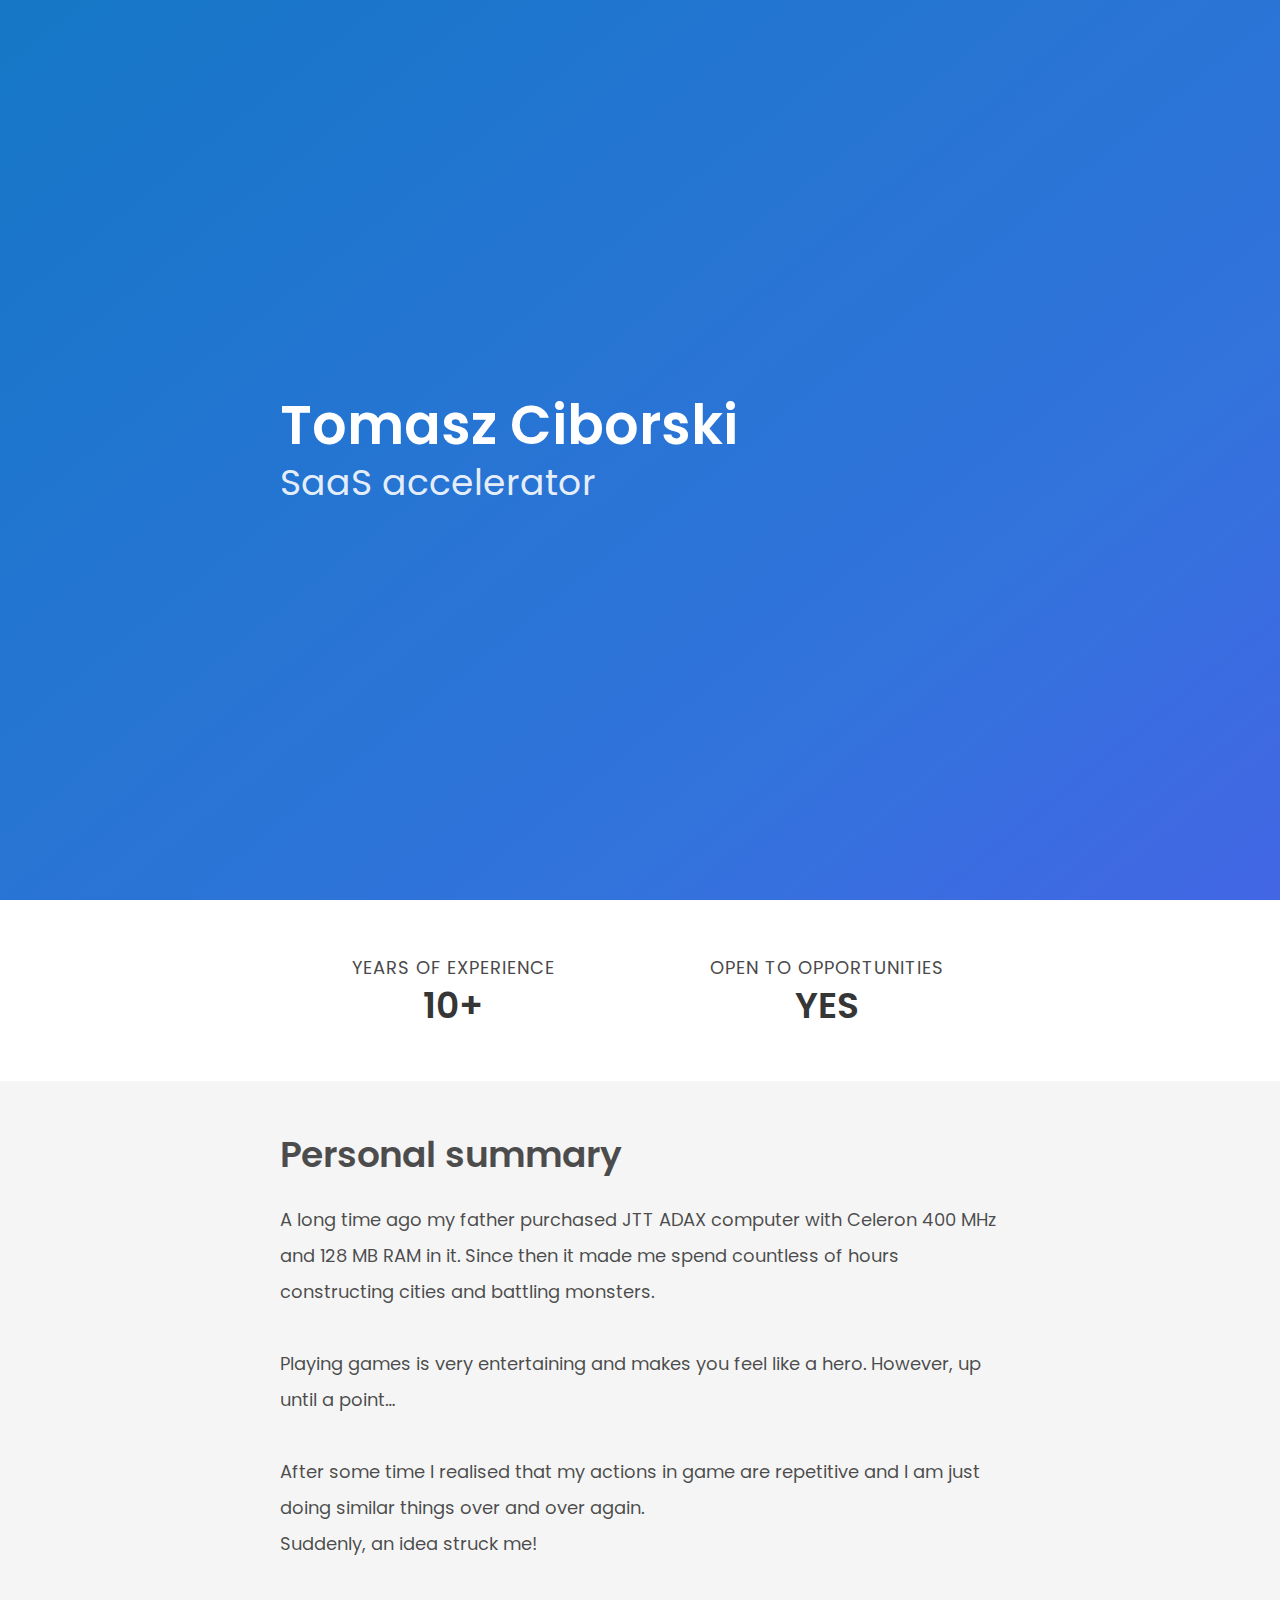
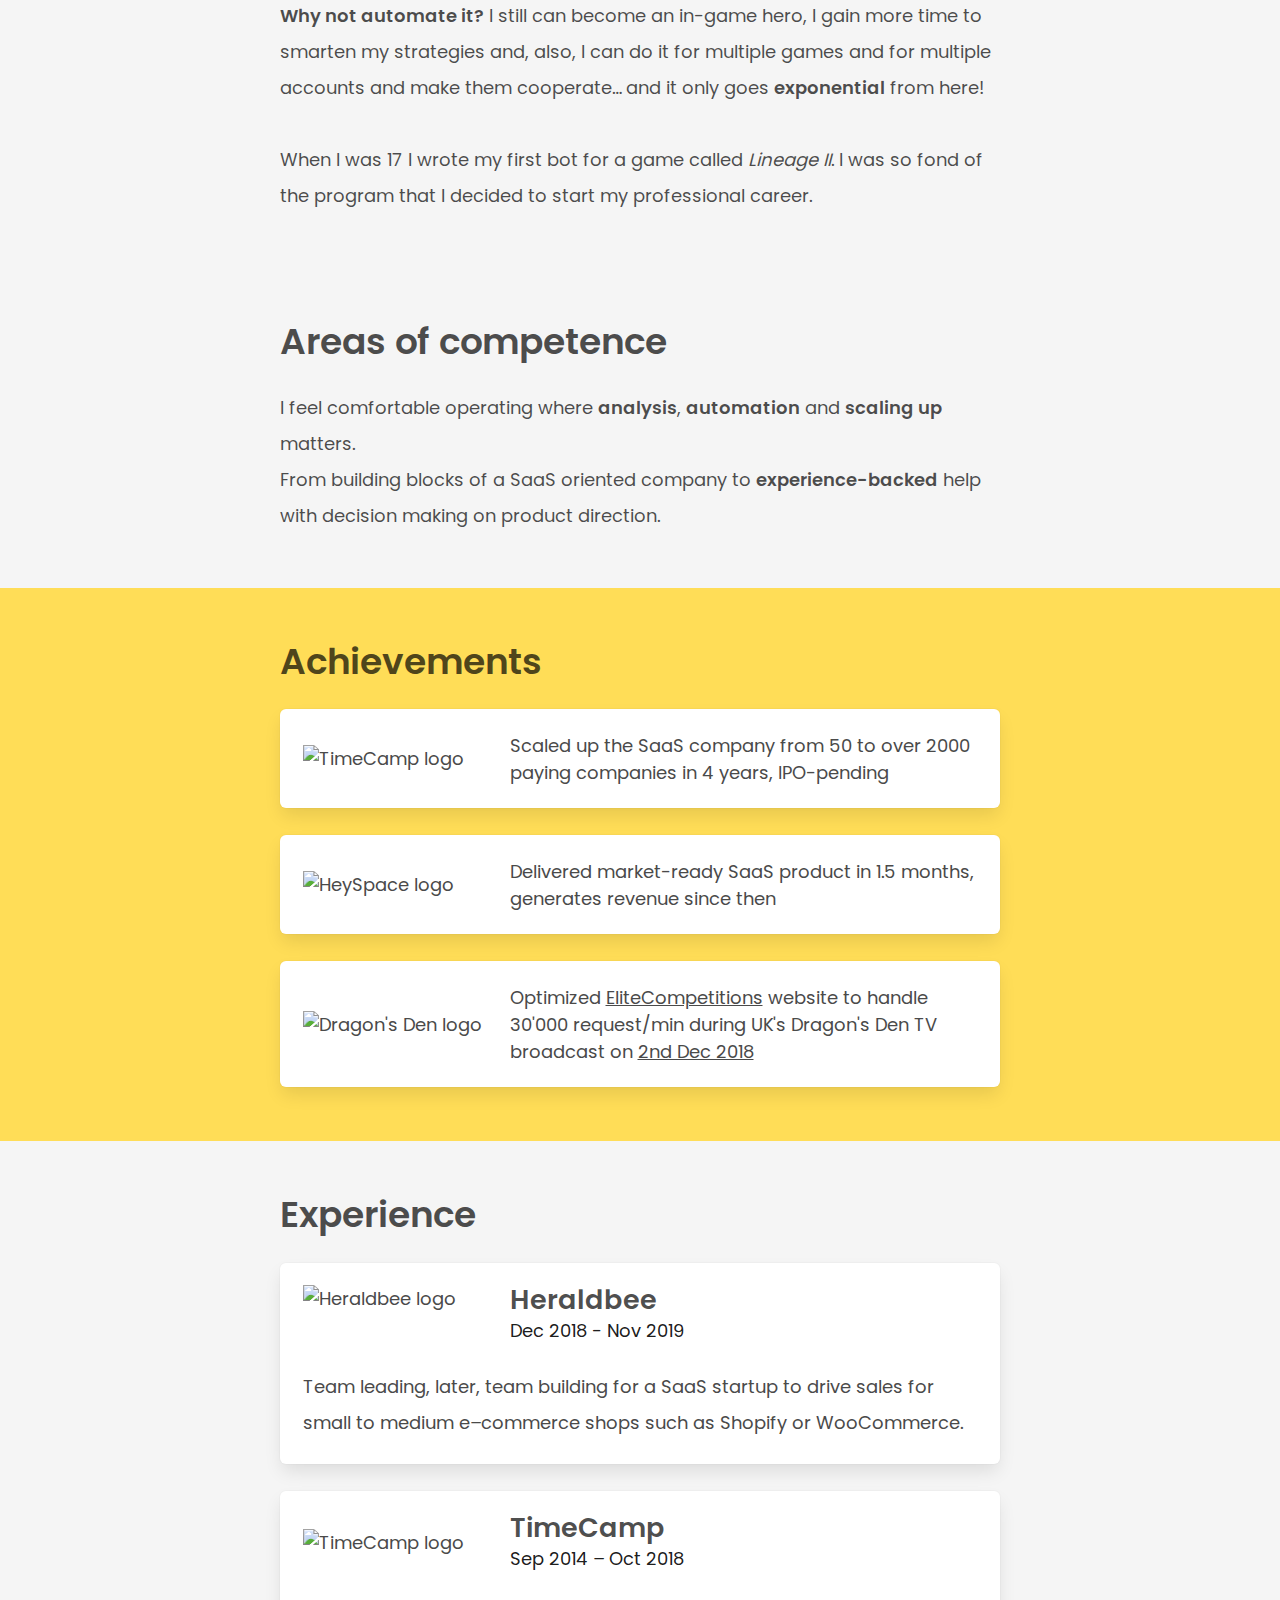
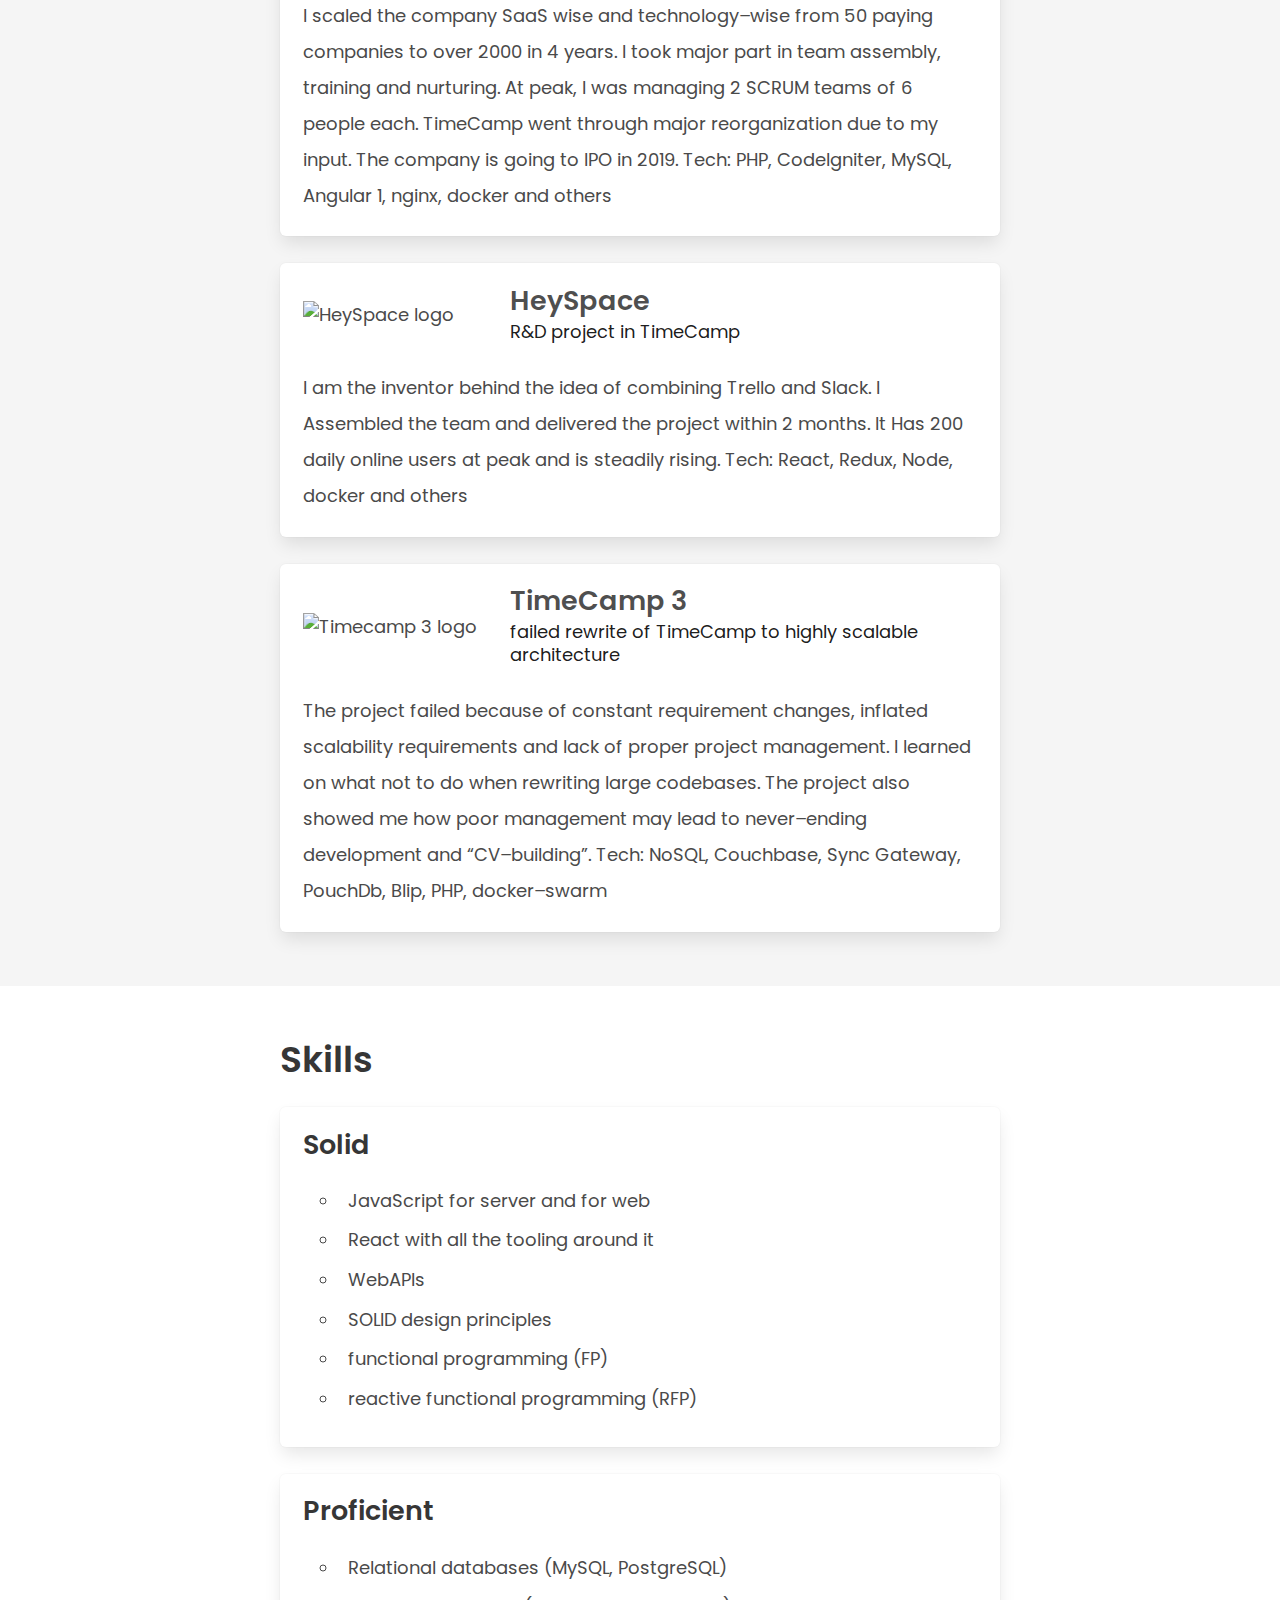
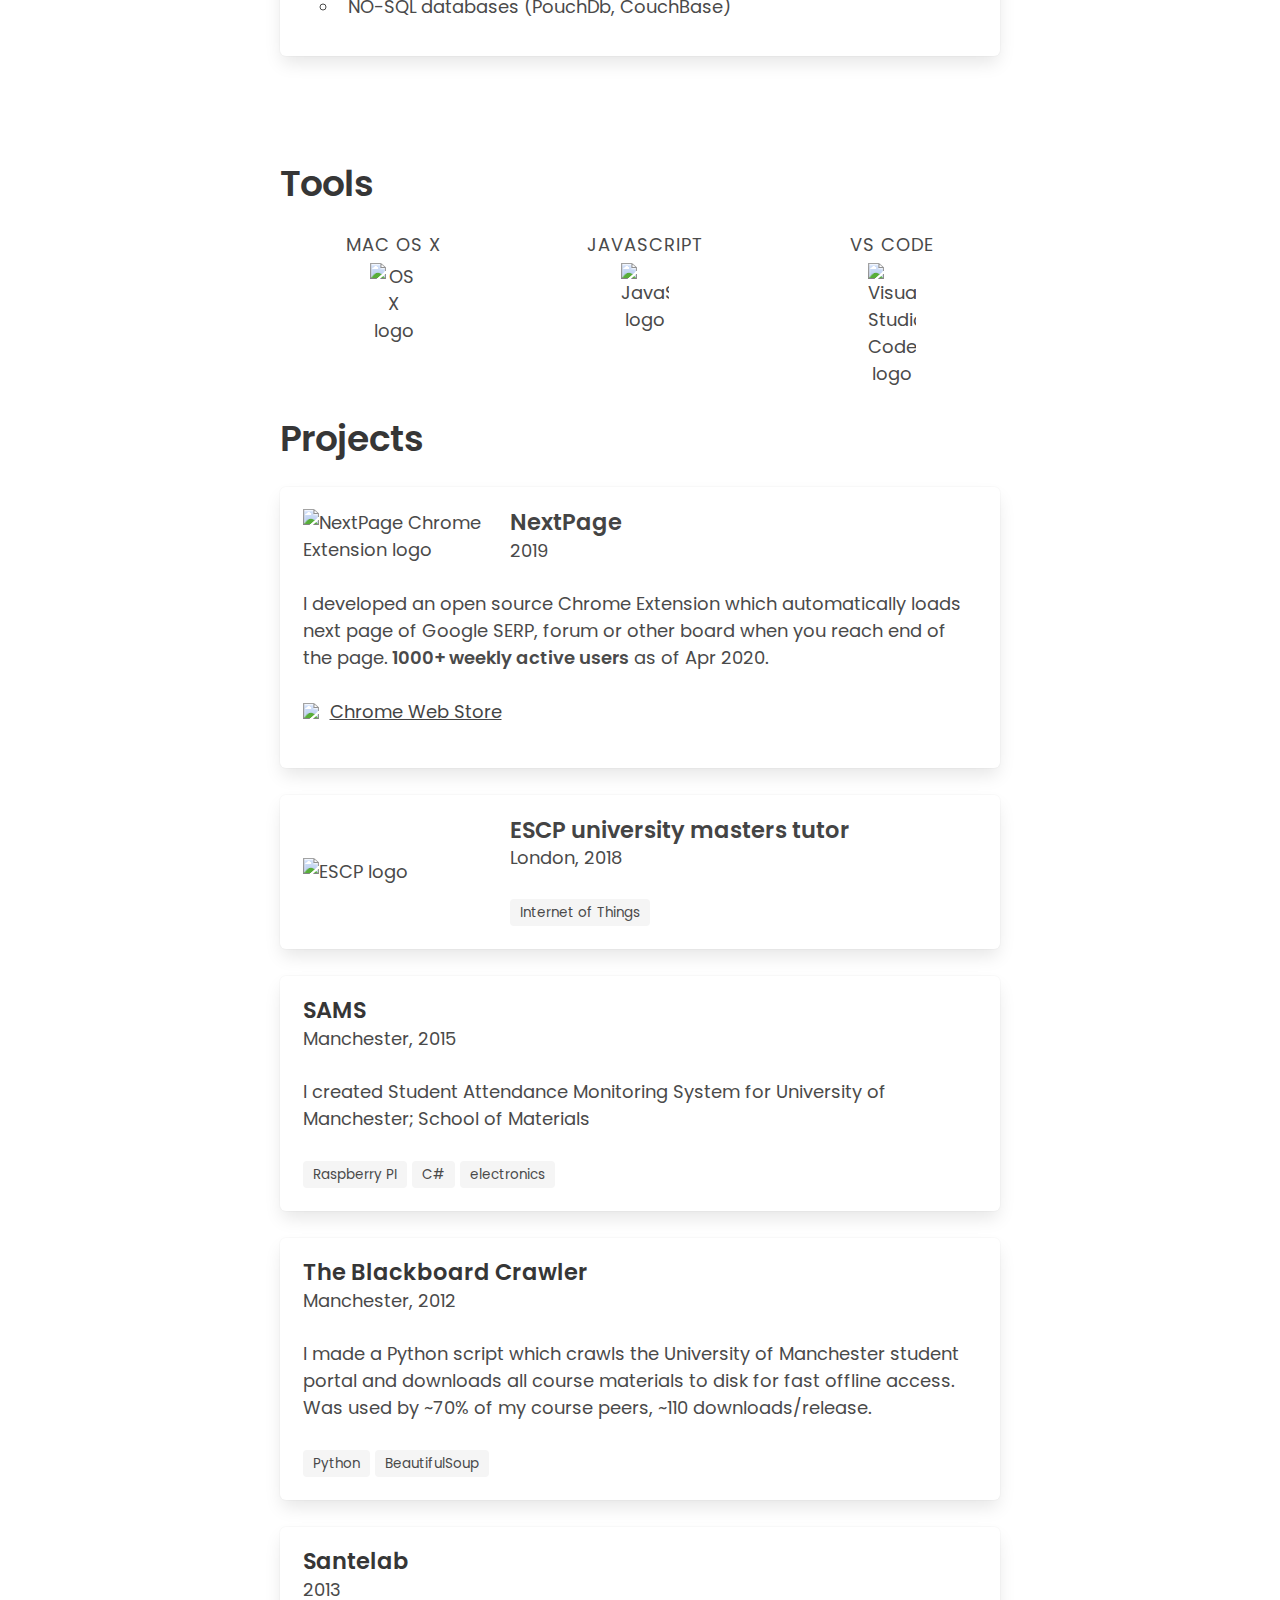
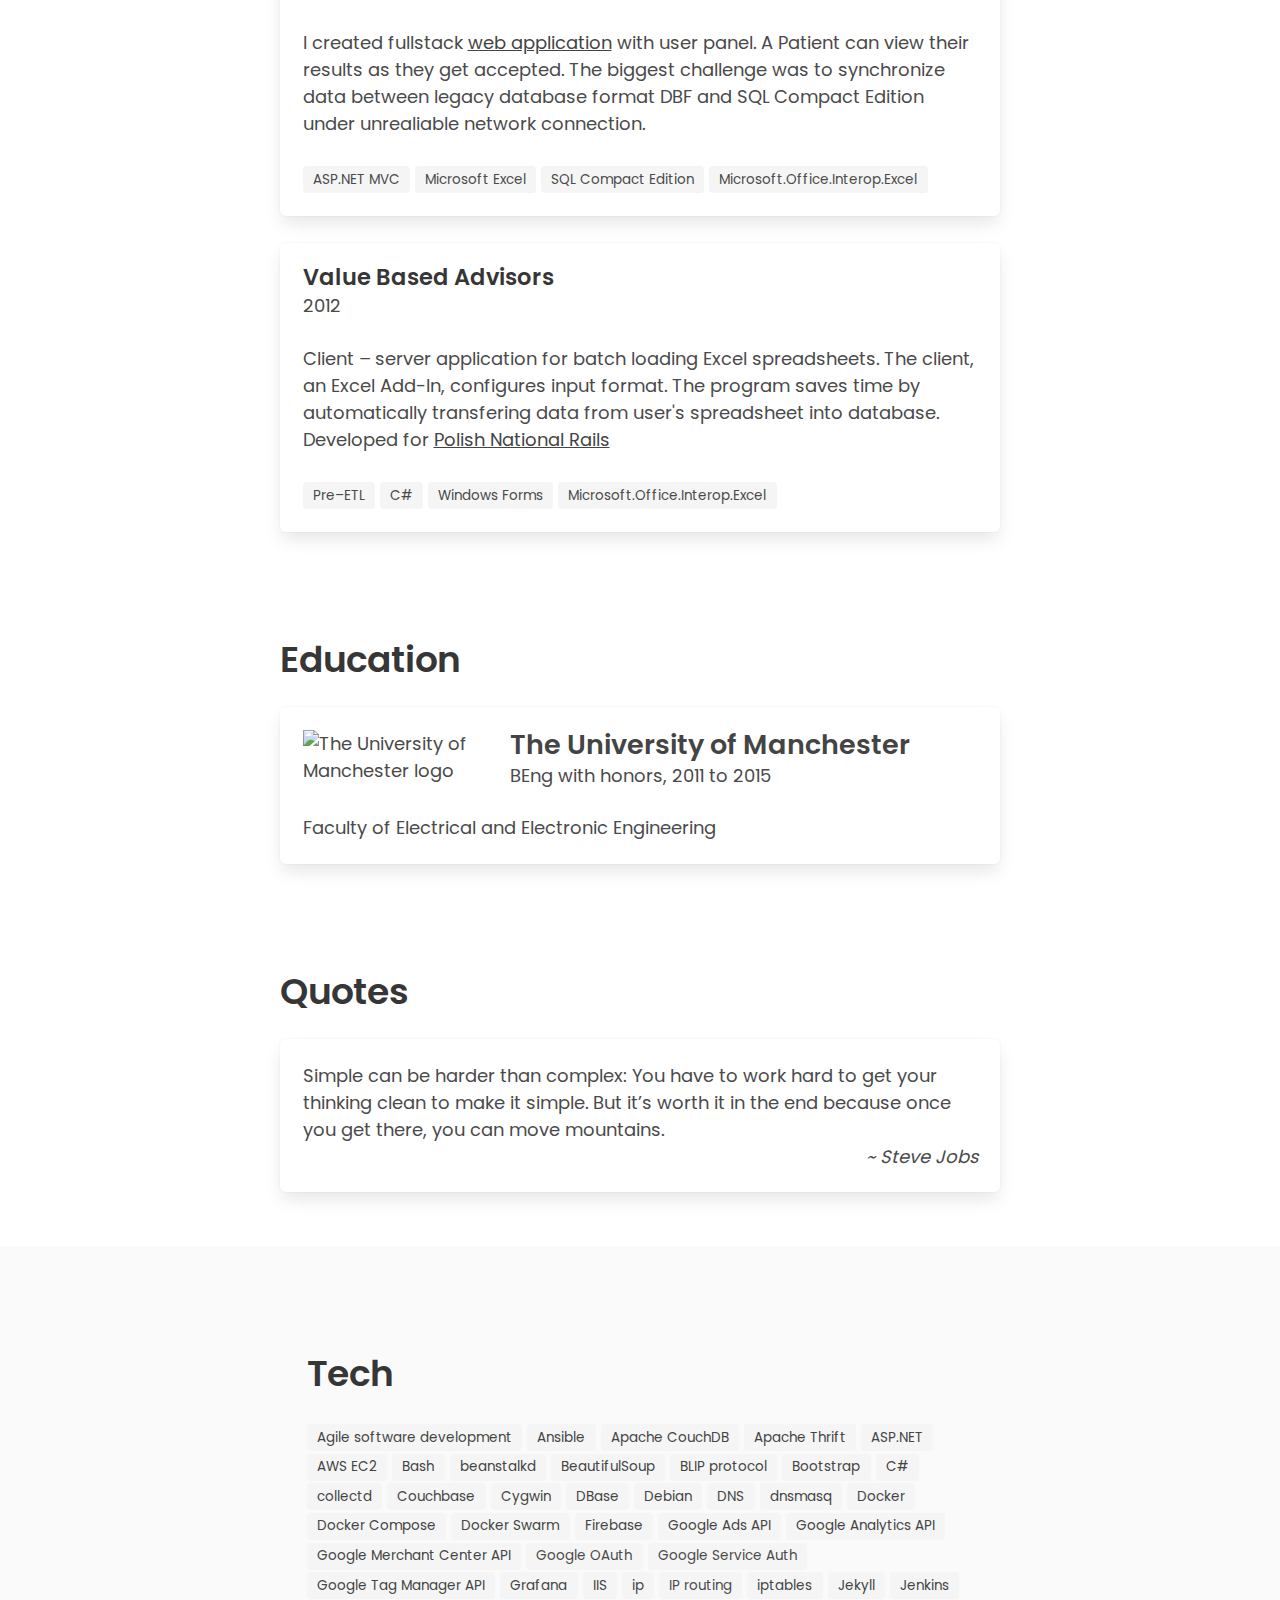
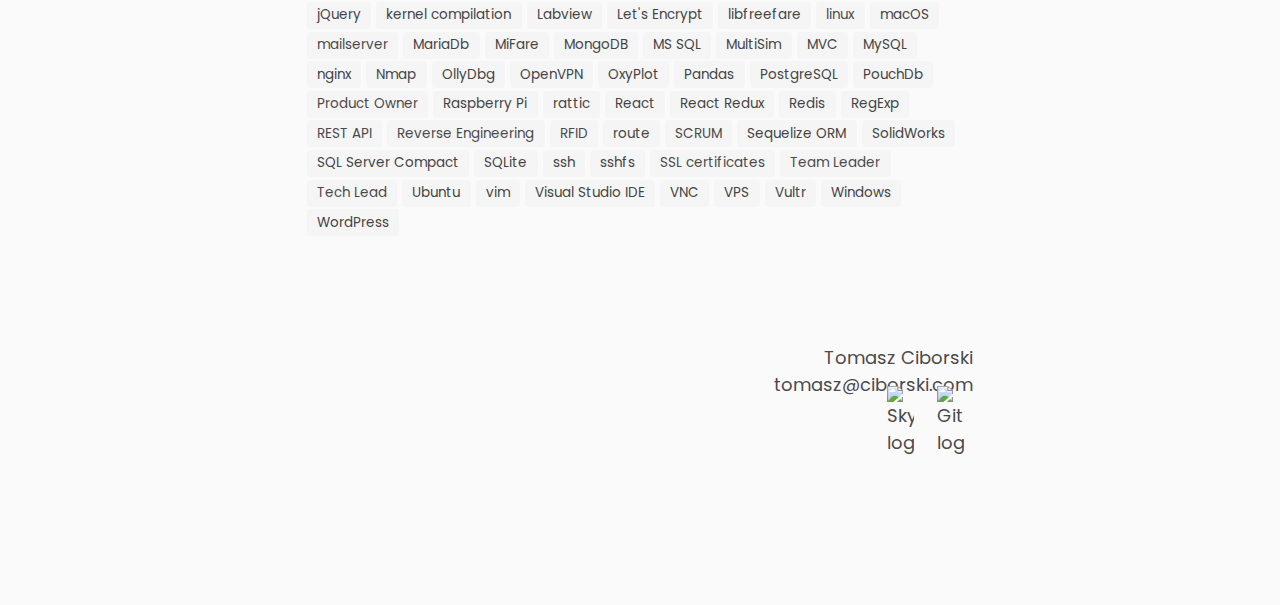
==== index.html @ 99faaf5c "bring old stuff to here" ====
<!DOCTYPE html>
<html lang="en">

<head>
    <meta charset="utf-8">
    <meta name="viewport" content="width=device-width, initial-scale=1">
    <meta name="Description" content="Tomasz Ciborski CV">
    <title>Tomasz Ciborski &middot; summary</title>
    <link rel="stylesheet" type="text/css" href="/assets/style.css">
    <script src="/assets/lozad.min.js"></script>
    <!-- Google Tag Manager -->
    <script>(function (w, d, s, l, i) {
            w[l] = w[l] || []; w[l].push({
                'gtm.start':
                    new Date().getTime(), event: 'gtm.js'
            }); var f = d.getElementsByTagName(s)[0],
                j = d.createElement(s), dl = l != 'dataLayer' ? '&l=' + l : ''; j.async = true; j.src =
                    'https://www.googletagmanager.com/gtm.js?id=' + i + dl; f.parentNode.insertBefore(j, f);
        })(window, document, 'script', 'dataLayer', 'GTM-WVVPSFJ');</script>
    <!-- End Google Tag Manager -->

    <link rel="apple-touch-icon" sizes="180x180" href="/apple-touch-icon.png?v=xQO565GLd0">
    <link rel="icon" type="image/png" sizes="32x32" href="/favicon-32x32.png?v=xQO565GLd0">
    <link rel="icon" type="image/png" sizes="16x16" href="/favicon-16x16.png?v=xQO565GLd0">
    <link rel="manifest" href="/site.webmanifest?v=xQO565GLd0">
    <link rel="mask-icon" href="/safari-pinned-tab.svg?v=xQO565GLd0" color="#2776d4">
    <link rel="shortcut icon" href="/favicon.ico?v=xQO565GLd0">
    <meta name="apple-mobile-web-app-title" content="Ciborski">
    <meta name="application-name" content="Ciborski">
    <meta name="msapplication-TileColor" content="#2b5797">
    <meta name="msapplication-TileImage" content="/mstile-144x144.png?v=xQO565GLd0">
    <meta name="theme-color" content="#2776d4">
</head>

<body>
    <!-- Google Tag Manager (noscript) -->
    <noscript><iframe src="https://www.googletagmanager.com/ns.html?id=GTM-WVVPSFJ" height="0" width="0"
            style="display:none;visibility:hidden"></iframe></noscript>
    <!-- End Google Tag Manager (noscript) -->

    <section class="hero is-link is-fullheight is-bold">
        <div class="hero-body">
            <div class="container for-reading">
                <h1 class="title is-1">
                    Tomasz Ciborski
                </h1>
                <h2 class="subtitle is-3">
                    SaaS accelerator
                </h2>
            </div>
        </div>
    </section>

    <section class="hero ">
        <div class="hero-body">
            <div class="container for-reading">
                <div class="columns">
                    <div class="column has-text-centered">
                        <div>
                            <p class="heading dont-break">Years of experience</p>
                            <p class="title">10+</p>
                        </div>
                    </div>

                    <div class="column has-text-centered">
                        <div>
                            <p class="heading dont-break">Open to opportunities
                            <p class="title">YES</p>
                        </div>
                    </div>
                </div>
            </div>
        </div>
    </section>


    
    <section class="hero is-light">
        <div class="hero-body">
            <div class="container for-reading">
                <h3 class="title is-3">
                    Personal summary
                </h3>

                <p class="is-long-text">

                    A long time ago my father purchased JTT ADAX computer with Celeron 400 MHz and 128 MB RAM in it. Since then it made me spend countless of hours constructing cities and battling monsters. </br>
                </br>
                    Playing games is very entertaining and makes you feel like a hero. However, up until a point…</br>
                </br>
                    After some time I realised that my actions in game are repetitive and I am just doing similar things over and over again.</br>
                    Suddenly, an idea struck me!</br>
                </br>
                    <b>Why not automate it?</b> I still can become an in-game hero, I gain more time to smarten my strategies and, also, I can do it for multiple games and for multiple accounts and make them cooperate… and it only goes <b>exponential</b> from here!</br>
                </br>
                    When I was 17 I wrote my first bot for a game called <i>Lineage II</i>. I was so fond of the program that I decided to start my professional career.</br>
                </p>
            </div>
        </div>
    </section>

    <section class="hero is-light">
        <div class="hero-body">
            <div class="container for-reading">
                <h3 class="title is-3">
                    Areas of competence
                </h3>

                <p class="is-long-text content">
                    I feel comfortable operating where <b>analysis</b>, <b>automation</b> and <b>scaling up</b> matters.<br />
                    From building blocks of a SaaS oriented company to <b>experience-backed</b> help with decision making on product direction.
                </p>
            </div>
        </div>
    </section>


    <section class="hero is-warning">
        <div class="hero-body">
            <div class="container for-reading">
                <h3 class="title is-3">
                    Achievements
                </h3>

                <div class="box">
                    <div class="columns is-vcentered">
                        <div class="column is-narrow">
                            <figure class="image logo">
                                <img alt="TimeCamp logo" class="lozad" data-src="/assets/timecamp.png">
                            </figure>
                        </div>
                        <div class="column">
                            <p>Scaled up the SaaS company from 50 to over 2000 paying companies in 4 years, IPO-pending
                            </p>
                        </div>
                    </div>
                </div>

                <div class="box">
                    <div class="columns is-vcentered">
                        <div class="column is-narrow">
                            <figure class="image logo">
                                <img alt="HeySpace logo" class="lozad" data-src="/assets/heyspace.svg">
                            </figure>
                        </div>
                        <div class="column">
                            <p>Delivered market-ready SaaS product in 1.5 months, generates revenue
                                since then</p>
                        </div>
                    </div>
                </div>

                <div class="box">
                    <div class="columns is-vcentered">
                        <div class="column is-narrow">
                            <figure class="image logo">
                                <img alt="Dragon's Den logo" class="lozad" data-src="/assets/dragons_den.jpeg">
                            </figure>
                        </div>
                        <div class="column">
                            <p>Optimized <a target="_blank" class="is-hyperlink in-text-link" rel="noopener nofollow"
                                    href="https://elitecompetitions.co.uk/">EliteCompetitions</a> website to handle
                                30'000
                                request/min during UK's Dragon's
                                Den TV broadcast on <a class="is-hyperlink in-text-link" target="_blank"
                                    rel="noopener nofollow" href="https://youtu.be/pZqvL4LUOiI">2nd Dec 2018</a></p>
                        </div>
                    </div>
                </div>
            </div>
        </div>
    </section>



    <section class="hero is-light">
        <div class="hero-body">
            <div class="container for-reading">


                <h1 class="title">
                    Experience
                </h1>


                <div class="box">
                    <div class="columns">
                        <div class="column is-narrow">
                            <figure class="image logo">
                                <img alt="Heraldbee logo" class="lozad" data-src="/assets/heraldbee.svg">
                            </figure>
                        </div>
                        <div class="column">
                            <p class="title is-4"><a target="_blank" rel="noopener nofollow"
                                    href="https://heraldbee.com/" class="is-hyperlink">Heraldbee</a></p>
                            <p class="subtitle is-6">Dec 2018 - Nov 2019</p>
                        </div>
                    </div>
                    <div class="content">
                        <p class="is-long-text">
                            Team leading, later, team building for a SaaS startup to drive sales for small
                            to
                            medium
                            e–commerce shops such as Shopify or WooCommerce.
                        </p>
                    </div>

                </div>

                <div class="box">

                    <div class="columns is-vcentered">
                        <div class="column is-narrow">
                            <figure class="image logo">
                                <img alt="TimeCamp logo" class="lozad" data-src="/assets/timecamp.png">
                            </figure>
                        </div>
                        <div class="column">
                            <p class="title is-4"><a target="_blank" rel="noopener nofollow"
                                    href="https://www.timecamp.com/" class="is-hyperlink">TimeCamp</a></p>
                            <p class="subtitle is-6">Sep 2014 – Oct 2018</p>
                        </div>
                    </div>
                    <div class="content">
                        <p class="is-long-text">
                            I scaled the company SaaS wise and technology–wise from 50 paying companies to over 2000
                            in 4
                            years.
                            I
                            took
                            major part in team assembly, training and nurturing. At peak, I was managing 2 SCRUM
                            teams of 6
                            people
                            each.
                            TimeCamp went through major reorganization due to my input. The company is going to IPO
                            in 2019.
                            Tech: PHP, CodeIgniter, MySQL, Angular 1, nginx, docker and others
                        </p>
                    </div>

                </div>

                <div class="box">
                    <div class="columns is-vcentered">
                        <div class="column is-narrow">
                            <figure class="image logo">
                                <img alt="HeySpace logo" class="lozad" data-src="/assets/heyspace.svg">
                            </figure>
                        </div>
                        <div class="column">
                            <p class="title is-4"><a target="_blank" rel="noopener nofollow" href="https://hey.space/"
                                    class="is-hyperlink">HeySpace</a></p>
                            <p class="subtitle is-6">R&D project in TimeCamp</p>
                        </div>
                    </div>
                    <div class="content">
                        <p class="is-long-text">
                            I am the inventor behind the idea of combining Trello and Slack. I Assembled the team and
                            delivered
                            the
                            project within 2 months. It Has 200 daily online users at peak and is steadily rising.
                            Tech: React, Redux, Node, docker and others
                        </p>
                    </div>
                </div>

                <div class="box">
                    <div class="columns is-vcentered">
                        <div class="column is-narrow">
                            <figure class="image logo">
                                <img alt="Timecamp 3 logo" class="lozad" data-src="/assets/timecamp3.svg">
                            </figure>
                        </div>
                        <div class="column">
                            <p class="title is-4">TimeCamp 3</p>
                            <p class="subtitle is-6">failed rewrite of TimeCamp to highly scalable architecture</p>
                        </div>
                    </div>
                    <div class="content">
                        <p class="is-long-text">
                            The project failed because of constant requirement changes, inflated scalability
                            requirements
                            and
                            lack
                            of
                            proper project management. I learned on what not to do when rewriting large codebases. The
                            project
                            also
                            showed me how poor management may lead to never–ending development and “CV–building”.
                            Tech: NoSQL, Couchbase, Sync Gateway, PouchDb, Blip, PHP, docker–swarm
                        </p>
                    </div>
                </div>

            </div>
        </div>
    </section>

    <section class="hero">
        <div class="hero-body">
            <div class="container for-reading">

                <h3 class="title is-3">
                    Skills
                </h3>

                <div class="box">
                    <h4 class="title is-4">Solid</h4>
                    <ul class="nice-list">
                        <li>JavaScript for server and for web</li>
                        <li>React with all the tooling around it</li>
                        <li>WebAPIs</li>
                        <li>SOLID design principles</li>
                        <li>functional programming (FP)</li>
                        <li>reactive functional programming (RFP)</li>
                    </ul>
                </div>
              <div class="box">
                    <h4 class="title is-4">Proficient</h4>
                    <ul class="nice-list">
                        <li>Relational databases (MySQL, PostgreSQL)</li>
                        <li>NO-SQL databases (PouchDb, CouchBase)</li>
                    </ul>
              </div>
            </div>
    </section>


    <section class="hero">
        <div class="hero-body">
            <div class="container for-reading">

                <h3 class="title is-3">
                    Tools
                </h3>

                <div class="level is-mobile">
                    <div class="level-item has-text-centered">
                        <a target="_blank" rel="noopener nofollow" href="https://www.apple.com/lae/macos">
                            <div>
                                <p class="heading">Mac OS X</p>
                                <figure class="image is-48x48 is-inline-block">
                                    <img alt="OS X logo" class="lozad" data-src="/assets/os_x.png">
                                </figure>
                            </div>
                        </a>
                    </div>
                    <div class="level-item has-text-centered">
                        <a target="_blank" rel="noopener nofollow"
                            href="https://www.ecma-international.org/publications/standards/Ecma-262.htm">
                            <div>
                                <p class="heading">JavaScript</p>
                                <figure class="image is-48x48 is-inline-block">
                                    <img alt="JavaScript logo" class="lozad" data-src="/assets/javascript.svg">
                                </figure>
                            </div>
                        </a>
                    </div>
                    <div class="level-item has-text-centered">
                        <a target="_blank" rel="noopener nofollow" href="https://code.visualstudio.com/">
                            <div>
                                <p class="heading">VS Code</p>
                                <figure class="image is-48x48 is-inline-block">
                                    <img alt="Visual Studio Code logo" class="lozad" data-src="/assets/vs_code.svg">
                                </figure>
                            </div>
                        </a>
                    </div>
                </div>
            </div>
    </section>



    <section class="section">
        <div class="container for-reading">

            <h3 class="title is-3">
                Projects
            </h3>

            <div class="box">
                <div class="columns is-vcentered">
                    <div class="column is-narrow">
                        <figure class="image logo">
                            <img alt="NextPage Chrome Extension logo" class="lozad" data-src="/assets/npce.svg">
                        </figure>
                    </div>
                    <div class="column">
                        <p class="title is-5"><a target="_blank" rel="noopener nofollow"
                                href="https://chrome.google.com/webstore/detail/nextpage-auto-load-next-p/iokagnmembcjfocpbfmdojdghbfjpmkb?hl=en"
                                class="is-hyperlink">NextPage</a></p>
                        <p class="subtitle is-6">2019</p>
                    </div>
                </div>
                <p class="content">
                    I developed an open source Chrome Extension which automatically loads next page of Google SERP, forum or other board when you
                    reach
                    end of the page. <b>1000+ weekly active users</b> as of Apr 2020.
                </p>
                <p class="content">
                    <a target="_blank" rel="noopener nofollow"
                        href="https://chrome.google.com/webstore/detail/nextpage-auto-load-next-p/iokagnmembcjfocpbfmdojdghbfjpmkb?hl=en"
                        class="is-hyperlink in-text-link with-icon">

                        <span class="icon">
                            <img alt="external link symbol" class="lozad is-inline-image" data-src="/assets/external-link-alt.svg">
                        </span>
                        Chrome Web Store
                    </a>

                </p>
            </div>

            <div class="box">
                <div class="columns is-vcentered">
                    <div class="column is-narrow">
                        <figure class="image logo">
                            <img alt="ESCP logo" class="lozad" data-src="/assets/escp.png">
                        </figure>
                    </div>
                    <div class="column">
                        <p class="title is-5"><a target="_blank" rel="noopener nofollow"
                                href="https://www.escpeurope.eu/" class="is-hyperlink">ESCP university masters tutor</a>
                        </p>
                        <p class="subtitle is-6">London, 2018</p>
                        <p class="content">
                            <span class="tag">Internet of Things</span>
                        </p>
                    </div>
                </div>
            </div>

            <div class="box">
                <div class="columns is-vcentered">

                    <div class="column">
                        <p class="title is-5">SAMS</p>
                        <p class="subtitle is-6">Manchester, 2015</p>
                    </div>
                </div>
                <p class="content">
                    I created Student Attendance Monitoring System for University of Manchester; School of
                    Materials
                </p>
                <p class="content">
                    <span class="tag">Raspberry PI</span>
                    <span class="tag">C#</span>
                    <span class="tag">electronics</span>
                </p>
            </div>

            <div class="box">
                <div class="columns is-vcentered">
                    <div class="column">
                        <p class="title is-5">The Blackboard Crawler</p>
                        <p class="subtitle is-6">Manchester, 2012</p>
                    </div>
                </div>
                <p class="content">
                    I made a Python script which crawls the University of Manchester student
                    portal
                    and
                    downloads all course materials to disk for fast offline access. Was used by ~70% of my course peers,
                    ~110 downloads/release.
                </p>
                <p class="content">
                    <span class="tag">Python</span>
                    <span class="tag">BeautifulSoup</span>
                </p>
            </div>

            <div class="box">
                <div class="columns is-vcentered">
                    <div class="column">
                        <p class="title is-5">Santelab</p>
                        <p class="subtitle is-6">2013</p>
                    </div>
                </div>

                <p class="content">
                    I created fullstack <a target="_blank" class="is-hyperlink in-text-link" rel="noopener nofollow"
                        href="https://santelab.pl/">web
                        application</a>
                    with user panel. A Patient can view their results as they get accepted. The biggest challenge
                    was to synchronize data between
                    legacy database format DBF and SQL Compact Edition under unrealiable network connection.
                </p>

                <p class="content">
                    <span class="tag">ASP.NET MVC</span>
                    <span class="tag">Microsoft Excel</span>
                    <span class="tag">SQL Compact Edition</span>
                    <span class="tag">Microsoft.Office.Interop.Excel</span>
                </p>
            </div>

            <div class="box">
                <div class="columns is-vcentered">
                    <div class="column">
                        <p class="title is-5">Value Based Advisors</p>
                        <p class="subtitle is-6">2012</p>
                    </div>
                </div>

                <p class="content">
                    Client – server application for batch loading Excel spreadsheets. The client, an Excel Add-In,
                    configures input format. The program saves time by automatically transfering data from user's
                    spreadsheet into database.
                    Developed for <span title="Polskie Koleje Panstwowe"><a class="is-hyperlink in-text-link"
                            target="_blank" rel="noopener nofollow" href="https://www.pkp.pl/">Polish National Rails</a></span>
                </p>
                <p class="content">
                    <span class="tag">Pre–ETL</span>
                    <span class="tag">C#</span>
                    <span class="tag">Windows Forms</span>
                    <span class="tag">Microsoft.Office.Interop.Excel</span>
                </p>
            </div>


        </div>
    </section>


    <section class="section">
        <div class="container for-reading">

            <h3 class="title is-3">
                Education
            </h3>

            <div class="box">

                <div class="columns">
                    <div class="column is-narrow">
                        <figure class="image logo">
                            <img alt="The University of Manchester logo" class="lozad"
                                data-src="/assets/the_university_of_manchester.png">
                        </figure>
                    </div>
                    <div class="column">
                        <p class="title is-4"><a target="_blank" rel="noopener nofollow"
                                href="https://www.manchester.ac.uk/" class="is-hyperlink">The University of
                                Manchester</a></p>
                        <p class="subtitle is-6">BEng with honors, 2011 to 2015</p>
                    </div>
                </div>
                <p>
                    Faculty of Electrical and Electronic Engineering
                </p>

            </div>
        </div>
    </section>

    <section class="section">
        <div class="container for-reading">

            <h3 class="title is-3">
                Quotes
            </h3>

            <div class="box">
                <p class="is-quote-string">
                    Simple can be harder than complex: You have to work hard to get your thinking clean to make it simple. But it’s worth it in the end because once you get there, you can move mountains.</p>
                <p class="is-italic has-text-right">~ Steve Jobs</p>
            </div>

        </div>
    </section>

    <footer class="footer">
        <div class="container for-reading">
            <section class="section">
                <h3 class="title is-3">
                    Tech
                </h3>

                <script>
                    (function () {
                        var tech = [{ name: "ASP.NET", url: 'https://dotnet.microsoft.com/' }, { name: "AWS EC2", url: 'https://aws.amazon.com/ec2/' }, { name: "Apache CouchDB", url: 'https://couchdb.apache.org/' }, { name: "BeautifulSoup", url: 'https://pypi.org/project/beautifulsoup4/' }, { name: "C#", url: 'https://en.wikipedia.org/wiki/C_Sharp_(programming_language)' }, { name: "Couchbase", url: 'https://www.couchbase.com/' }, { name: "DBase", url: 'https://en.wikipedia.org/wiki/.dbf' }, { name: "DNS", url: 'https://www.cloudflare.com/' }, { name: "Debian", url: 'https://www.debian.org/' }, { name: "Firebase", url: 'https://firebase.google.com/' }, { name: "Google Ads API", url: 'https://developers.google.com/adwords/api' }, { name: "Google Merchant Center API", url: 'https://developers.google.com/shopping-content/v2' }, { name: "Google Tag Manager API", url: 'https://tagmanager.google.com/' }, { name: 'Google Analytics API', url: 'https://analytics.google.com/' }, { name: 'Google OAuth' }, { name: 'Google Service Auth' }, { name: 'REST API' }, { name: "IIS", url: 'https://www.iis.net/' }, { name: "Labview", url: 'https://www.ni.com/en-us/shop/labview.html' }, { name: "MS SQL", url: 'https://www.microsoft.com/en-us/sql-server/sql-server-downloads' }, { name: "MVC", url: 'https://en.wikipedia.org/wiki/Model%E2%80%93view%E2%80%93controller' }, { name: "MariaDb", url: 'https://mariadb.org/' }, { name: "MiFare", url: 'https://www.mifare.net/en/products/chip-card-ics/mifare-desfire/' }, { name: "MongoDB", url: 'https://www.mongodb.com/' }, { name: "MultiSim", url: 'https://www.multisim.com/' }, { name: "MySQL", url: 'https://www.mysql.com/' }, { name: "PostgreSQL", url: 'https://www.postgresql.org/' }, { name: "PouchDb", url: 'https://pouchdb.com/' }, { name: "RFID" }, { name: "Raspberry Pi", url: 'https://www.raspberrypi.org/' }, { name: "React", url: 'https://reactjs.org/' }, { name: "Redis", url: 'https://redis.io/' }, { name: "React Redux", url: 'https://react-redux.js.org/' }, { name: "RegExp", url: 'https://developer.mozilla.org/en-US/docs/Web/JavaScript/Guide/Regular_Expressions' }, { name: "Reverse Engineering" }, { name: "SQL Server Compact", url: 'https://en.wikipedia.org/wiki/SQL_Server_Compact' }, { name: "SQLite", url: 'https://www.sqlite.org/' }, { name: "SSL certificates" }, { name: "SolidWorks", url: 'https://www.solidworks.com/' }, { name: "Ubuntu", url: 'https://ubuntu.com/' }, { name: "Visual Studio IDE", url: 'https://visualstudio.microsoft.com/' }, { name: "Vultr", url: 'https://www.vultr.com/' }, { name: "WordPress", url: 'https://wordpress.org/' }, { name: "Agile software development", url: 'https://en.wikipedia.org/wiki/Agile_software_development' }, { name: "Ansible", url: 'https://www.ansible.com/' }, { name: "Apache Thrift", url: 'https://thrift.apache.org/' }, { name: "Bash", url: 'https://www.gnu.org/software/bash/' }, { name: "beanstalkd", url: 'https://beanstalkd.github.io/' }, { name: "BLIP protocol", url: 'https://github.com/couchbaselabs/BLIP-Cocoa' }, { name: "Bootstrap", url: 'https://getbootstrap.com/' }, { name: "collectd", url: 'http://collectd.org/' }, { name: "Cygwin", url: 'https://www.cygwin.com/' }, { name: "dnsmasq", url: 'https://linux.die.net/man/8/dnsmasq' }, { name: "Docker", url: 'https://www.docker.com/' }, { name: "Docker Compose", url: 'https://github.com/docker/compose' }, { name: "Docker Swarm", url: 'https://github.com/docker/swarm' }, { name: "Grafana", url: 'https://grafana.com/' }, { name: "ip", url: 'https://linux.die.net/man/8/ip' }, { name: "iptables", url: 'https://linux.die.net/man/8/iptables' }, { name: "jQuery", url: 'https://jquery.com/' }, { name: "Jekyll", url: 'https://jekyllrb.com/' }, { name: "Jenkins", url: 'https://jenkins.io/' }, { name: "kernel compilation", url: 'https://www.kernel.org/' }, { name: "Let's Encrypt", url: 'https://letsencrypt.org/' }, { name: "libfreefare", url: 'https://github.com/episage/sharp-free-fare' }, { name: "linux" }, { name: "macOS", url: 'https://www.apple.com/lae/macos' }, { name: "mailserver" }, { name: "nginx", url: 'https://www.nginx.com/' }, { name: "Nmap", url: 'https://nmap.org/' }, { name: "OllyDbg", url: 'http://www.ollydbg.de/' }, { name: "OpenVPN", url: 'https://openvpn.net/' }, { name: "OxyPlot", url: 'https://oxyplot.github.io/' }, { name: "Pandas", url: 'https://pandas.pydata.org/' }, { name: "Product Owner" }, { name: "Team Leader" }, { name: "Tech Lead" }, { name: "rattic", url: 'https://github.com/tildaslash/RatticWeb' }, { name: "route", url: 'https://linux.die.net/man/8/route' }, { name: "IP routing" }, { name: "SCRUM" }, { name: "Sequelize ORM", url: 'https://sequelize.org/' }, { name: "ssh", url: 'https://linux.die.net/man/1/ssh' }, { name: "sshfs", url: 'https://linux.die.net/man/1/sshfs' }, { name: "vim", url: 'https://linux.die.net/man/1/vim' }, { name: "VNC", url: 'https://en.wikipedia.org/wiki/Virtual_Network_Computing' }, { name: "VPS", url: 'https://en.wikipedia.org/wiki/Virtual_private_server' }, { name: "Windows", url: 'https://www.microsoft.com/en-us/windows' },];
                        tech = tech.sort((a, b) => {
                            let nameA = a.name.toLowerCase();
                            let nameB = b.name.toLowerCase();
                            if (nameA < nameB) { return -1; }
                            if (nameA > nameB) { return 1; }
                            return 0;
                        });

                        tech.forEach(t => {
                            let begin = [];
                            let end = [];

                            begin.push(`<span class="tag">`);
                            end.unshift(`</span>\n`);

                            if (t.url) {
                                begin.push(`<a target="_blank" rel="noopener nofollow" href="${t.url}" class="is-hyperlink ">`);
                                end.unshift(`</a>`);
                            }

                            var s = begin.join('') + t.name + end.join('');

                            document.write(s);
                        });
                    })();
                </script>

            </section>
            <section class="section has-text-right">

                <p class="has-text-right">Tomasz Ciborski</p>
                <p class="has-text-right">
                    tomasz@cibo<span style="display:none">REMOVE_THIS@_TEXT</span>rski.com
                </p>
                <a target="_blank" rel="noopener nofollow" href="skype:episage?call">
                    <span class="icon is-footer-icon">
                        <img alt="Skype logo" class="lozad" data-src="image/fa/skype.svg">
                    </span>
                </a>
                <a target="_blank" rel="noopener nofollow" href="https://github.com/episage">
                    <span class="icon is-footer-icon">
                        <img alt="GitHub logo" class="lozad" data-src="image/fa/github.svg">
                    </span>
                </a>


            </section>


        </div>
    </footer>
    <script>
        const observer = lozad(); // lazy loads elements with default selector as '.lozad'
        observer.observe();
    </script>
</body>

</html>
---- assets/style.css ----
@charset "UTF-8";
@font-face {
  font-family: "Poppins";
  src: url("/assets/poppins-regular-subset.woff2") format("woff2");
  font-weight: 400;
}
@font-face {
  font-family: "Poppins";
  src: url("/assets/poppins-semibold-subset.woff2") format("woff2");
  font-weight: 600;
}
.heading {
  font-size: 1rem !important;
}

/*! bulma.io v0.8.0 | MIT License | github.com/jgthms/bulma */
@keyframes spinAround {
  from {
    transform: rotate(0deg);
  }
  to {
    transform: rotate(359deg);
  }
}
.tabs, .pagination-previous,
.pagination-next,
.pagination-link,
.pagination-ellipsis, .breadcrumb, .file, .button, .is-unselectable, .modal-close, .delete {
  -webkit-touch-callout: none;
  -webkit-user-select: none;
  -moz-user-select: none;
  -ms-user-select: none;
  user-select: none;
}

.navbar-link:not(.is-arrowless)::after, .select:not(.is-multiple):not(.is-loading)::after {
  border: 3px solid transparent;
  border-radius: 2px;
  border-right: 0;
  border-top: 0;
  content: " ";
  display: block;
  height: 0.625em;
  margin-top: -0.4375em;
  pointer-events: none;
  position: absolute;
  top: 50%;
  transform: rotate(-45deg);
  transform-origin: center;
  width: 0.625em;
}

.tabs:not(:last-child), .pagination:not(:last-child), .message:not(:last-child), .list:not(:last-child), .level:not(:last-child), .breadcrumb:not(:last-child), .highlight:not(:last-child), .block:not(:last-child), .title:not(:last-child),
.subtitle:not(:last-child), .table-container:not(:last-child), .table:not(:last-child), .progress:not(:last-child), .notification:not(:last-child), .content:not(:last-child), .box:not(:last-child) {
  margin-bottom: 1.5rem;
}

.modal-close, .delete {
  -moz-appearance: none;
  -webkit-appearance: none;
  background-color: rgba(10, 10, 10, 0.2);
  border: none;
  border-radius: 290486px;
  cursor: pointer;
  pointer-events: auto;
  display: inline-block;
  flex-grow: 0;
  flex-shrink: 0;
  font-size: 0;
  height: 20px;
  max-height: 20px;
  max-width: 20px;
  min-height: 20px;
  min-width: 20px;
  outline: none;
  position: relative;
  vertical-align: top;
  width: 20px;
}
.modal-close::before, .delete::before, .modal-close::after, .delete::after {
  background-color: white;
  content: "";
  display: block;
  left: 50%;
  position: absolute;
  top: 50%;
  transform: translateX(-50%) translateY(-50%) rotate(45deg);
  transform-origin: center center;
}
.modal-close::before, .delete::before {
  height: 2px;
  width: 50%;
}
.modal-close::after, .delete::after {
  height: 50%;
  width: 2px;
}
.modal-close:hover, .delete:hover, .modal-close:focus, .delete:focus {
  background-color: rgba(10, 10, 10, 0.3);
}
.modal-close:active, .delete:active {
  background-color: rgba(10, 10, 10, 0.4);
}
.is-small.modal-close, .is-small.delete {
  height: 16px;
  max-height: 16px;
  max-width: 16px;
  min-height: 16px;
  min-width: 16px;
  width: 16px;
}
.is-medium.modal-close, .is-medium.delete {
  height: 24px;
  max-height: 24px;
  max-width: 24px;
  min-height: 24px;
  min-width: 24px;
  width: 24px;
}
.is-large.modal-close, .is-large.delete {
  height: 32px;
  max-height: 32px;
  max-width: 32px;
  min-height: 32px;
  min-width: 32px;
  width: 32px;
}

.control.is-loading::after, .select.is-loading::after, .loader, .button.is-loading::after {
  animation: spinAround 500ms infinite linear;
  border: 2px solid #dbdbdb;
  border-radius: 290486px;
  border-right-color: transparent;
  border-top-color: transparent;
  content: "";
  display: block;
  height: 1em;
  position: relative;
  width: 1em;
}

.hero-video, .modal-background, .modal, .image.is-square img,
.image.is-square .has-ratio, .image.is-1by1 img,
.image.is-1by1 .has-ratio, .image.is-5by4 img,
.image.is-5by4 .has-ratio, .image.is-4by3 img,
.image.is-4by3 .has-ratio, .image.is-3by2 img,
.image.is-3by2 .has-ratio, .image.is-5by3 img,
.image.is-5by3 .has-ratio, .image.is-16by9 img,
.image.is-16by9 .has-ratio, .image.is-2by1 img,
.image.is-2by1 .has-ratio, .image.is-3by1 img,
.image.is-3by1 .has-ratio, .image.is-4by5 img,
.image.is-4by5 .has-ratio, .image.is-3by4 img,
.image.is-3by4 .has-ratio, .image.is-2by3 img,
.image.is-2by3 .has-ratio, .image.is-3by5 img,
.image.is-3by5 .has-ratio, .image.is-9by16 img,
.image.is-9by16 .has-ratio, .image.is-1by2 img,
.image.is-1by2 .has-ratio, .image.is-1by3 img,
.image.is-1by3 .has-ratio, .is-overlay {
  bottom: 0;
  left: 0;
  position: absolute;
  right: 0;
  top: 0;
}

.pagination-previous,
.pagination-next,
.pagination-link,
.pagination-ellipsis, .file-cta,
.file-name, .select select, .textarea, .input, .button {
  -moz-appearance: none;
  -webkit-appearance: none;
  align-items: center;
  border: 1px solid transparent;
  border-radius: 4px;
  box-shadow: none;
  display: inline-flex;
  font-size: 1rem;
  height: 2.5em;
  justify-content: flex-start;
  line-height: 1.5;
  padding-bottom: calc(0.5em - 1px);
  padding-left: calc(0.75em - 1px);
  padding-right: calc(0.75em - 1px);
  padding-top: calc(0.5em - 1px);
  position: relative;
  vertical-align: top;
}
.pagination-previous:focus,
.pagination-next:focus,
.pagination-link:focus,
.pagination-ellipsis:focus, .file-cta:focus,
.file-name:focus, .select select:focus, .textarea:focus, .input:focus, .button:focus, .is-focused.pagination-previous,
.is-focused.pagination-next,
.is-focused.pagination-link,
.is-focused.pagination-ellipsis, .is-focused.file-cta,
.is-focused.file-name, .select select.is-focused, .is-focused.textarea, .is-focused.input, .is-focused.button, .pagination-previous:active,
.pagination-next:active,
.pagination-link:active,
.pagination-ellipsis:active, .file-cta:active,
.file-name:active, .select select:active, .textarea:active, .input:active, .button:active, .is-active.pagination-previous,
.is-active.pagination-next,
.is-active.pagination-link,
.is-active.pagination-ellipsis, .is-active.file-cta,
.is-active.file-name, .select select.is-active, .is-active.textarea, .is-active.input, .is-active.button {
  outline: none;
}
[disabled].pagination-previous,
[disabled].pagination-next,
[disabled].pagination-link,
[disabled].pagination-ellipsis, [disabled].file-cta,
[disabled].file-name, .select select[disabled], [disabled].textarea, [disabled].input, [disabled].button, fieldset[disabled] .pagination-previous,
fieldset[disabled] .pagination-next,
fieldset[disabled] .pagination-link,
fieldset[disabled] .pagination-ellipsis, fieldset[disabled] .file-cta,
fieldset[disabled] .file-name, fieldset[disabled] .select select, .select fieldset[disabled] select, fieldset[disabled] .textarea, fieldset[disabled] .input, fieldset[disabled] .button {
  cursor: not-allowed;
}

/*! minireset.css v0.0.6 | MIT License | github.com/jgthms/minireset.css */
html,
body,
p,
ol,
ul,
li,
dl,
dt,
dd,
blockquote,
figure,
fieldset,
legend,
textarea,
pre,
iframe,
hr,
h1,
h2,
h3,
h4,
h5,
h6 {
  margin: 0;
  padding: 0;
}

h1,
h2,
h3,
h4,
h5,
h6 {
  font-size: 100%;
  font-weight: normal;
}

ul {
  list-style: none;
}

button,
input,
select,
textarea {
  margin: 0;
}

html {
  box-sizing: border-box;
}

*, *::before, *::after {
  box-sizing: inherit;
}

img,
video {
  height: auto;
  max-width: 100%;
}

iframe {
  border: 0;
}

table {
  border-collapse: collapse;
  border-spacing: 0;
}

td,
th {
  padding: 0;
}
td:not([align]),
th:not([align]) {
  text-align: left;
}

html {
  background-color: white;
  font-size: 18px;
  -moz-osx-font-smoothing: grayscale;
  -webkit-font-smoothing: antialiased;
  min-width: 300px;
  overflow-x: hidden;
  overflow-y: scroll;
  text-rendering: optimizeLegibility;
  text-size-adjust: 100%;
}

article,
aside,
figure,
footer,
header,
hgroup,
section {
  display: block;
}

body,
button,
input,
select,
textarea {
  font-family: "Poppins", sans-serif;
}

code,
pre {
  -moz-osx-font-smoothing: auto;
  -webkit-font-smoothing: auto;
  font-family: monospace;
}

body {
  color: #4a4a4a;
  font-size: 1em;
  font-weight: 400;
  line-height: 1.5;
}

a {
  color: #3273dc;
  cursor: pointer;
  text-decoration: none;
}
a strong {
  color: currentColor;
}
a:hover {
  color: #363636;
}

code {
  background-color: whitesmoke;
  color: #f14668;
  font-size: 0.875em;
  font-weight: normal;
  padding: 0.25em 0.5em 0.25em;
}

hr {
  background-color: whitesmoke;
  border: none;
  display: block;
  height: 2px;
  margin: 1.5rem 0;
}

img {
  height: auto;
  max-width: 100%;
}

input[type=checkbox],
input[type=radio] {
  vertical-align: baseline;
}

small {
  font-size: 0.875em;
}

span {
  font-style: inherit;
  font-weight: inherit;
}

strong {
  color: #363636;
  font-weight: 700;
}

fieldset {
  border: none;
}

pre {
  -webkit-overflow-scrolling: touch;
  background-color: whitesmoke;
  color: #4a4a4a;
  font-size: 0.875em;
  overflow-x: auto;
  padding: 1.25rem 1.5rem;
  white-space: pre;
  word-wrap: normal;
}
pre code {
  background-color: transparent;
  color: currentColor;
  font-size: 1em;
  padding: 0;
}

table td,
table th {
  vertical-align: top;
}
table td:not([align]),
table th:not([align]) {
  text-align: left;
}
table th {
  color: #363636;
}

.is-clearfix::after {
  clear: both;
  content: " ";
  display: table;
}

.is-pulled-left {
  float: left !important;
}

.is-pulled-right {
  float: right !important;
}

.is-clipped {
  overflow: hidden !important;
}

.is-size-1 {
  font-size: 3rem !important;
}

.is-size-2 {
  font-size: 2.5rem !important;
}

.is-size-3 {
  font-size: 2rem !important;
}

.is-size-4 {
  font-size: 1.5rem !important;
}

.is-size-5 {
  font-size: 1.25rem !important;
}

.is-size-6 {
  font-size: 1rem !important;
}

.is-size-7 {
  font-size: 0.75rem !important;
}

@media screen and (max-width: 768px) {
  .is-size-1-mobile {
    font-size: 3rem !important;
  }

  .is-size-2-mobile {
    font-size: 2.5rem !important;
  }

  .is-size-3-mobile {
    font-size: 2rem !important;
  }

  .is-size-4-mobile {
    font-size: 1.5rem !important;
  }

  .is-size-5-mobile {
    font-size: 1.25rem !important;
  }

  .is-size-6-mobile {
    font-size: 1rem !important;
  }

  .is-size-7-mobile {
    font-size: 0.75rem !important;
  }
}
@media screen and (min-width: 769px), print {
  .is-size-1-tablet {
    font-size: 3rem !important;
  }

  .is-size-2-tablet {
    font-size: 2.5rem !important;
  }

  .is-size-3-tablet {
    font-size: 2rem !important;
  }

  .is-size-4-tablet {
    font-size: 1.5rem !important;
  }

  .is-size-5-tablet {
    font-size: 1.25rem !important;
  }

  .is-size-6-tablet {
    font-size: 1rem !important;
  }

  .is-size-7-tablet {
    font-size: 0.75rem !important;
  }
}
@media screen and (max-width: 1023px) {
  .is-size-1-touch {
    font-size: 3rem !important;
  }

  .is-size-2-touch {
    font-size: 2.5rem !important;
  }

  .is-size-3-touch {
    font-size: 2rem !important;
  }

  .is-size-4-touch {
    font-size: 1.5rem !important;
  }

  .is-size-5-touch {
    font-size: 1.25rem !important;
  }

  .is-size-6-touch {
    font-size: 1rem !important;
  }

  .is-size-7-touch {
    font-size: 0.75rem !important;
  }
}
@media screen and (min-width: 1024px) {
  .is-size-1-desktop {
    font-size: 3rem !important;
  }

  .is-size-2-desktop {
    font-size: 2.5rem !important;
  }

  .is-size-3-desktop {
    font-size: 2rem !important;
  }

  .is-size-4-desktop {
    font-size: 1.5rem !important;
  }

  .is-size-5-desktop {
    font-size: 1.25rem !important;
  }

  .is-size-6-desktop {
    font-size: 1rem !important;
  }

  .is-size-7-desktop {
    font-size: 0.75rem !important;
  }
}
@media screen and (min-width: 1216px) {
  .is-size-1-widescreen {
    font-size: 3rem !important;
  }

  .is-size-2-widescreen {
    font-size: 2.5rem !important;
  }

  .is-size-3-widescreen {
    font-size: 2rem !important;
  }

  .is-size-4-widescreen {
    font-size: 1.5rem !important;
  }

  .is-size-5-widescreen {
    font-size: 1.25rem !important;
  }

  .is-size-6-widescreen {
    font-size: 1rem !important;
  }

  .is-size-7-widescreen {
    font-size: 0.75rem !important;
  }
}
@media screen and (min-width: 1408px) {
  .is-size-1-fullhd {
    font-size: 3rem !important;
  }

  .is-size-2-fullhd {
    font-size: 2.5rem !important;
  }

  .is-size-3-fullhd {
    font-size: 2rem !important;
  }

  .is-size-4-fullhd {
    font-size: 1.5rem !important;
  }

  .is-size-5-fullhd {
    font-size: 1.25rem !important;
  }

  .is-size-6-fullhd {
    font-size: 1rem !important;
  }

  .is-size-7-fullhd {
    font-size: 0.75rem !important;
  }
}
.has-text-centered {
  text-align: center !important;
}

.has-text-justified {
  text-align: justify !important;
}

.has-text-left {
  text-align: left !important;
}

.has-text-right {
  text-align: right !important;
}

@media screen and (max-width: 768px) {
  .has-text-centered-mobile {
    text-align: center !important;
  }
}
@media screen and (min-width: 769px), print {
  .has-text-centered-tablet {
    text-align: center !important;
  }
}
@media screen and (min-width: 769px) and (max-width: 1023px) {
  .has-text-centered-tablet-only {
    text-align: center !important;
  }
}
@media screen and (max-width: 1023px) {
  .has-text-centered-touch {
    text-align: center !important;
  }
}
@media screen and (min-width: 1024px) {
  .has-text-centered-desktop {
    text-align: center !important;
  }
}
@media screen and (min-width: 1024px) and (max-width: 1215px) {
  .has-text-centered-desktop-only {
    text-align: center !important;
  }
}
@media screen and (min-width: 1216px) {
  .has-text-centered-widescreen {
    text-align: center !important;
  }
}
@media screen and (min-width: 1216px) and (max-width: 1407px) {
  .has-text-centered-widescreen-only {
    text-align: center !important;
  }
}
@media screen and (min-width: 1408px) {
  .has-text-centered-fullhd {
    text-align: center !important;
  }
}
@media screen and (max-width: 768px) {
  .has-text-justified-mobile {
    text-align: justify !important;
  }
}
@media screen and (min-width: 769px), print {
  .has-text-justified-tablet {
    text-align: justify !important;
  }
}
@media screen and (min-width: 769px) and (max-width: 1023px) {
  .has-text-justified-tablet-only {
    text-align: justify !important;
  }
}
@media screen and (max-width: 1023px) {
  .has-text-justified-touch {
    text-align: justify !important;
  }
}
@media screen and (min-width: 1024px) {
  .has-text-justified-desktop {
    text-align: justify !important;
  }
}
@media screen and (min-width: 1024px) and (max-width: 1215px) {
  .has-text-justified-desktop-only {
    text-align: justify !important;
  }
}
@media screen and (min-width: 1216px) {
  .has-text-justified-widescreen {
    text-align: justify !important;
  }
}
@media screen and (min-width: 1216px) and (max-width: 1407px) {
  .has-text-justified-widescreen-only {
    text-align: justify !important;
  }
}
@media screen and (min-width: 1408px) {
  .has-text-justified-fullhd {
    text-align: justify !important;
  }
}
@media screen and (max-width: 768px) {
  .has-text-left-mobile {
    text-align: left !important;
  }
}
@media screen and (min-width: 769px), print {
  .has-text-left-tablet {
    text-align: left !important;
  }
}
@media screen and (min-width: 769px) and (max-width: 1023px) {
  .has-text-left-tablet-only {
    text-align: left !important;
  }
}
@media screen and (max-width: 1023px) {
  .has-text-left-touch {
    text-align: left !important;
  }
}
@media screen and (min-width: 1024px) {
  .has-text-left-desktop {
    text-align: left !important;
  }
}
@media screen and (min-width: 1024px) and (max-width: 1215px) {
  .has-text-left-desktop-only {
    text-align: left !important;
  }
}
@media screen and (min-width: 1216px) {
  .has-text-left-widescreen {
    text-align: left !important;
  }
}
@media screen and (min-width: 1216px) and (max-width: 1407px) {
  .has-text-left-widescreen-only {
    text-align: left !important;
  }
}
@media screen and (min-width: 1408px) {
  .has-text-left-fullhd {
    text-align: left !important;
  }
}
@media screen and (max-width: 768px) {
  .has-text-right-mobile {
    text-align: right !important;
  }
}
@media screen and (min-width: 769px), print {
  .has-text-right-tablet {
    text-align: right !important;
  }
}
@media screen and (min-width: 769px) and (max-width: 1023px) {
  .has-text-right-tablet-only {
    text-align: right !important;
  }
}
@media screen and (max-width: 1023px) {
  .has-text-right-touch {
    text-align: right !important;
  }
}
@media screen and (min-width: 1024px) {
  .has-text-right-desktop {
    text-align: right !important;
  }
}
@media screen and (min-width: 1024px) and (max-width: 1215px) {
  .has-text-right-desktop-only {
    text-align: right !important;
  }
}
@media screen and (min-width: 1216px) {
  .has-text-right-widescreen {
    text-align: right !important;
  }
}
@media screen and (min-width: 1216px) and (max-width: 1407px) {
  .has-text-right-widescreen-only {
    text-align: right !important;
  }
}
@media screen and (min-width: 1408px) {
  .has-text-right-fullhd {
    text-align: right !important;
  }
}
.is-capitalized {
  text-transform: capitalize !important;
}

.is-lowercase {
  text-transform: lowercase !important;
}

.is-uppercase {
  text-transform: uppercase !important;
}

.is-italic {
  font-style: italic !important;
}

.has-text-white {
  color: white !important;
}

a.has-text-white:hover, a.has-text-white:focus {
  color: #e6e6e6 !important;
}

.has-background-white {
  background-color: white !important;
}

.has-text-black {
  color: #0a0a0a !important;
}

a.has-text-black:hover, a.has-text-black:focus {
  color: black !important;
}

.has-background-black {
  background-color: #0a0a0a !important;
}

.has-text-light {
  color: whitesmoke !important;
}

a.has-text-light:hover, a.has-text-light:focus {
  color: #dbdbdb !important;
}

.has-background-light {
  background-color: whitesmoke !important;
}

.has-text-dark {
  color: #363636 !important;
}

a.has-text-dark:hover, a.has-text-dark:focus {
  color: #1c1c1c !important;
}

.has-background-dark {
  background-color: #363636 !important;
}

.has-text-primary {
  color: #00d1b2 !important;
}

a.has-text-primary:hover, a.has-text-primary:focus {
  color: #009e86 !important;
}

.has-background-primary {
  background-color: #00d1b2 !important;
}

.has-text-link {
  color: #3273dc !important;
}

a.has-text-link:hover, a.has-text-link:focus {
  color: #205bbc !important;
}

.has-background-link {
  background-color: #3273dc !important;
}

.has-text-info {
  color: #3298dc !important;
}

a.has-text-info:hover, a.has-text-info:focus {
  color: #207dbc !important;
}

.has-background-info {
  background-color: #3298dc !important;
}

.has-text-success {
  color: #48c774 !important;
}

a.has-text-success:hover, a.has-text-success:focus {
  color: #34a85c !important;
}

.has-background-success {
  background-color: #48c774 !important;
}

.has-text-warning {
  color: #ffdd57 !important;
}

a.has-text-warning:hover, a.has-text-warning:focus {
  color: #ffd324 !important;
}

.has-background-warning {
  background-color: #ffdd57 !important;
}

.has-text-danger {
  color: #f14668 !important;
}

a.has-text-danger:hover, a.has-text-danger:focus {
  color: #ee1742 !important;
}

.has-background-danger {
  background-color: #f14668 !important;
}

.has-text-black-bis {
  color: #121212 !important;
}

.has-background-black-bis {
  background-color: #121212 !important;
}

.has-text-black-ter {
  color: #242424 !important;
}

.has-background-black-ter {
  background-color: #242424 !important;
}

.has-text-grey-darker {
  color: #363636 !important;
}

.has-background-grey-darker {
  background-color: #363636 !important;
}

.has-text-grey-dark {
  color: #4a4a4a !important;
}

.has-background-grey-dark {
  background-color: #4a4a4a !important;
}

.has-text-grey {
  color: #7a7a7a !important;
}

.has-background-grey {
  background-color: #7a7a7a !important;
}

.has-text-grey-light {
  color: #b5b5b5 !important;
}

.has-background-grey-light {
  background-color: #b5b5b5 !important;
}

.has-text-grey-lighter {
  color: #dbdbdb !important;
}

.has-background-grey-lighter {
  background-color: #dbdbdb !important;
}

.has-text-white-ter {
  color: whitesmoke !important;
}

.has-background-white-ter {
  background-color: whitesmoke !important;
}

.has-text-white-bis {
  color: #fafafa !important;
}

.has-background-white-bis {
  background-color: #fafafa !important;
}

.has-text-weight-light {
  font-weight: 300 !important;
}

.has-text-weight-normal {
  font-weight: 400 !important;
}

.has-text-weight-medium {
  font-weight: 500 !important;
}

.has-text-weight-semibold {
  font-weight: 600 !important;
}

.has-text-weight-bold {
  font-weight: 700 !important;
}

.is-family-primary {
  font-family: "Poppins", sans-serif !important;
}

.is-family-secondary {
  font-family: BlinkMacSystemFont, -apple-system, "Segoe UI", "Roboto", "Oxygen", "Ubuntu", "Cantarell", "Fira Sans", "Droid Sans", "Helvetica Neue", "Helvetica", "Arial", sans-serif !important;
}

.is-family-sans-serif {
  font-family: BlinkMacSystemFont, -apple-system, "Segoe UI", "Roboto", "Oxygen", "Ubuntu", "Cantarell", "Fira Sans", "Droid Sans", "Helvetica Neue", "Helvetica", "Arial", sans-serif !important;
}

.is-family-monospace {
  font-family: monospace !important;
}

.is-family-code {
  font-family: monospace !important;
}

.is-block {
  display: block !important;
}

@media screen and (max-width: 768px) {
  .is-block-mobile {
    display: block !important;
  }
}
@media screen and (min-width: 769px), print {
  .is-block-tablet {
    display: block !important;
  }
}
@media screen and (min-width: 769px) and (max-width: 1023px) {
  .is-block-tablet-only {
    display: block !important;
  }
}
@media screen and (max-width: 1023px) {
  .is-block-touch {
    display: block !important;
  }
}
@media screen and (min-width: 1024px) {
  .is-block-desktop {
    display: block !important;
  }
}
@media screen and (min-width: 1024px) and (max-width: 1215px) {
  .is-block-desktop-only {
    display: block !important;
  }
}
@media screen and (min-width: 1216px) {
  .is-block-widescreen {
    display: block !important;
  }
}
@media screen and (min-width: 1216px) and (max-width: 1407px) {
  .is-block-widescreen-only {
    display: block !important;
  }
}
@media screen and (min-width: 1408px) {
  .is-block-fullhd {
    display: block !important;
  }
}
.is-flex {
  display: flex !important;
}

@media screen and (max-width: 768px) {
  .is-flex-mobile {
    display: flex !important;
  }
}
@media screen and (min-width: 769px), print {
  .is-flex-tablet {
    display: flex !important;
  }
}
@media screen and (min-width: 769px) and (max-width: 1023px) {
  .is-flex-tablet-only {
    display: flex !important;
  }
}
@media screen and (max-width: 1023px) {
  .is-flex-touch {
    display: flex !important;
  }
}
@media screen and (min-width: 1024px) {
  .is-flex-desktop {
    display: flex !important;
  }
}
@media screen and (min-width: 1024px) and (max-width: 1215px) {
  .is-flex-desktop-only {
    display: flex !important;
  }
}
@media screen and (min-width: 1216px) {
  .is-flex-widescreen {
    display: flex !important;
  }
}
@media screen and (min-width: 1216px) and (max-width: 1407px) {
  .is-flex-widescreen-only {
    display: flex !important;
  }
}
@media screen and (min-width: 1408px) {
  .is-flex-fullhd {
    display: flex !important;
  }
}
.is-inline {
  display: inline !important;
}

@media screen and (max-width: 768px) {
  .is-inline-mobile {
    display: inline !important;
  }
}
@media screen and (min-width: 769px), print {
  .is-inline-tablet {
    display: inline !important;
  }
}
@media screen and (min-width: 769px) and (max-width: 1023px) {
  .is-inline-tablet-only {
    display: inline !important;
  }
}
@media screen and (max-width: 1023px) {
  .is-inline-touch {
    display: inline !important;
  }
}
@media screen and (min-width: 1024px) {
  .is-inline-desktop {
    display: inline !important;
  }
}
@media screen and (min-width: 1024px) and (max-width: 1215px) {
  .is-inline-desktop-only {
    display: inline !important;
  }
}
@media screen and (min-width: 1216px) {
  .is-inline-widescreen {
    display: inline !important;
  }
}
@media screen and (min-width: 1216px) and (max-width: 1407px) {
  .is-inline-widescreen-only {
    display: inline !important;
  }
}
@media screen and (min-width: 1408px) {
  .is-inline-fullhd {
    display: inline !important;
  }
}
.is-inline-block {
  display: inline-block !important;
}

@media screen and (max-width: 768px) {
  .is-inline-block-mobile {
    display: inline-block !important;
  }
}
@media screen and (min-width: 769px), print {
  .is-inline-block-tablet {
    display: inline-block !important;
  }
}
@media screen and (min-width: 769px) and (max-width: 1023px) {
  .is-inline-block-tablet-only {
    display: inline-block !important;
  }
}
@media screen and (max-width: 1023px) {
  .is-inline-block-touch {
    display: inline-block !important;
  }
}
@media screen and (min-width: 1024px) {
  .is-inline-block-desktop {
    display: inline-block !important;
  }
}
@media screen and (min-width: 1024px) and (max-width: 1215px) {
  .is-inline-block-desktop-only {
    display: inline-block !important;
  }
}
@media screen and (min-width: 1216px) {
  .is-inline-block-widescreen {
    display: inline-block !important;
  }
}
@media screen and (min-width: 1216px) and (max-width: 1407px) {
  .is-inline-block-widescreen-only {
    display: inline-block !important;
  }
}
@media screen and (min-width: 1408px) {
  .is-inline-block-fullhd {
    display: inline-block !important;
  }
}
.is-inline-flex {
  display: inline-flex !important;
}

@media screen and (max-width: 768px) {
  .is-inline-flex-mobile {
    display: inline-flex !important;
  }
}
@media screen and (min-width: 769px), print {
  .is-inline-flex-tablet {
    display: inline-flex !important;
  }
}
@media screen and (min-width: 769px) and (max-width: 1023px) {
  .is-inline-flex-tablet-only {
    display: inline-flex !important;
  }
}
@media screen and (max-width: 1023px) {
  .is-inline-flex-touch {
    display: inline-flex !important;
  }
}
@media screen and (min-width: 1024px) {
  .is-inline-flex-desktop {
    display: inline-flex !important;
  }
}
@media screen and (min-width: 1024px) and (max-width: 1215px) {
  .is-inline-flex-desktop-only {
    display: inline-flex !important;
  }
}
@media screen and (min-width: 1216px) {
  .is-inline-flex-widescreen {
    display: inline-flex !important;
  }
}
@media screen and (min-width: 1216px) and (max-width: 1407px) {
  .is-inline-flex-widescreen-only {
    display: inline-flex !important;
  }
}
@media screen and (min-width: 1408px) {
  .is-inline-flex-fullhd {
    display: inline-flex !important;
  }
}
.is-hidden {
  display: none !important;
}

.is-sr-only {
  border: none !important;
  clip: rect(0, 0, 0, 0) !important;
  height: 0.01em !important;
  overflow: hidden !important;
  padding: 0 !important;
  position: absolute !important;
  white-space: nowrap !important;
  width: 0.01em !important;
}

@media screen and (max-width: 768px) {
  .is-hidden-mobile {
    display: none !important;
  }
}
@media screen and (min-width: 769px), print {
  .is-hidden-tablet {
    display: none !important;
  }
}
@media screen and (min-width: 769px) and (max-width: 1023px) {
  .is-hidden-tablet-only {
    display: none !important;
  }
}
@media screen and (max-width: 1023px) {
  .is-hidden-touch {
    display: none !important;
  }
}
@media screen and (min-width: 1024px) {
  .is-hidden-desktop {
    display: none !important;
  }
}
@media screen and (min-width: 1024px) and (max-width: 1215px) {
  .is-hidden-desktop-only {
    display: none !important;
  }
}
@media screen and (min-width: 1216px) {
  .is-hidden-widescreen {
    display: none !important;
  }
}
@media screen and (min-width: 1216px) and (max-width: 1407px) {
  .is-hidden-widescreen-only {
    display: none !important;
  }
}
@media screen and (min-width: 1408px) {
  .is-hidden-fullhd {
    display: none !important;
  }
}
.is-invisible {
  visibility: hidden !important;
}

@media screen and (max-width: 768px) {
  .is-invisible-mobile {
    visibility: hidden !important;
  }
}
@media screen and (min-width: 769px), print {
  .is-invisible-tablet {
    visibility: hidden !important;
  }
}
@media screen and (min-width: 769px) and (max-width: 1023px) {
  .is-invisible-tablet-only {
    visibility: hidden !important;
  }
}
@media screen and (max-width: 1023px) {
  .is-invisible-touch {
    visibility: hidden !important;
  }
}
@media screen and (min-width: 1024px) {
  .is-invisible-desktop {
    visibility: hidden !important;
  }
}
@media screen and (min-width: 1024px) and (max-width: 1215px) {
  .is-invisible-desktop-only {
    visibility: hidden !important;
  }
}
@media screen and (min-width: 1216px) {
  .is-invisible-widescreen {
    visibility: hidden !important;
  }
}
@media screen and (min-width: 1216px) and (max-width: 1407px) {
  .is-invisible-widescreen-only {
    visibility: hidden !important;
  }
}
@media screen and (min-width: 1408px) {
  .is-invisible-fullhd {
    visibility: hidden !important;
  }
}
.is-marginless {
  margin: 0 !important;
}

.is-paddingless {
  padding: 0 !important;
}

.is-radiusless {
  border-radius: 0 !important;
}

.is-shadowless {
  box-shadow: none !important;
}

.is-relative {
  position: relative !important;
}

.box {
  background-color: white;
  border-radius: 6px;
  box-shadow: 0 0.5em 1em -0.125em rgba(10, 10, 10, 0.1), 0 0px 0 1px rgba(10, 10, 10, 0.02);
  color: #4a4a4a;
  display: block;
  padding: 1.25rem;
}

a.box:hover, a.box:focus {
  box-shadow: 0 0.5em 1em -0.125em rgba(10, 10, 10, 0.1), 0 0 0 1px #3273dc;
}
a.box:active {
  box-shadow: inset 0 1px 2px rgba(10, 10, 10, 0.2), 0 0 0 1px #3273dc;
}

.button {
  background-color: white;
  border-color: #dbdbdb;
  border-width: 1px;
  color: #363636;
  cursor: pointer;
  justify-content: center;
  padding-bottom: calc(0.5em - 1px);
  padding-left: 1em;
  padding-right: 1em;
  padding-top: calc(0.5em - 1px);
  text-align: center;
  white-space: nowrap;
}
.button strong {
  color: inherit;
}
.button .icon, .button .icon.is-small, .button .icon.is-medium, .button .icon.is-large {
  height: 1.5em;
  width: 1.5em;
}
.button .icon:first-child:not(:last-child) {
  margin-left: calc(-0.5em - 1px);
  margin-right: 0.25em;
}
.button .icon:last-child:not(:first-child) {
  margin-left: 0.25em;
  margin-right: calc(-0.5em - 1px);
}
.button .icon:first-child:last-child {
  margin-left: calc(-0.5em - 1px);
  margin-right: calc(-0.5em - 1px);
}
.button:hover, .button.is-hovered {
  border-color: #b5b5b5;
  color: #363636;
}
.button:focus, .button.is-focused {
  border-color: #3273dc;
  color: #363636;
}
.button:focus:not(:active), .button.is-focused:not(:active) {
  box-shadow: 0 0 0 0.125em rgba(50, 115, 220, 0.25);
}
.button:active, .button.is-active {
  border-color: #4a4a4a;
  color: #363636;
}
.button.is-text {
  background-color: transparent;
  border-color: transparent;
  color: #4a4a4a;
  text-decoration: underline;
}
.button.is-text:hover, .button.is-text.is-hovered, .button.is-text:focus, .button.is-text.is-focused {
  background-color: whitesmoke;
  color: #363636;
}
.button.is-text:active, .button.is-text.is-active {
  background-color: #e8e8e8;
  color: #363636;
}
.button.is-text[disabled], fieldset[disabled] .button.is-text {
  background-color: transparent;
  border-color: transparent;
  box-shadow: none;
}
.button.is-white {
  background-color: white;
  border-color: transparent;
  color: #0a0a0a;
}
.button.is-white:hover, .button.is-white.is-hovered {
  background-color: #f9f9f9;
  border-color: transparent;
  color: #0a0a0a;
}
.button.is-white:focus, .button.is-white.is-focused {
  border-color: transparent;
  color: #0a0a0a;
}
.button.is-white:focus:not(:active), .button.is-white.is-focused:not(:active) {
  box-shadow: 0 0 0 0.125em rgba(255, 255, 255, 0.25);
}
.button.is-white:active, .button.is-white.is-active {
  background-color: #f2f2f2;
  border-color: transparent;
  color: #0a0a0a;
}
.button.is-white[disabled], fieldset[disabled] .button.is-white {
  background-color: white;
  border-color: transparent;
  box-shadow: none;
}
.button.is-white.is-inverted {
  background-color: #0a0a0a;
  color: white;
}
.button.is-white.is-inverted:hover, .button.is-white.is-inverted.is-hovered {
  background-color: black;
}
.button.is-white.is-inverted[disabled], fieldset[disabled] .button.is-white.is-inverted {
  background-color: #0a0a0a;
  border-color: transparent;
  box-shadow: none;
  color: white;
}
.button.is-white.is-loading::after {
  border-color: transparent transparent #0a0a0a #0a0a0a !important;
}
.button.is-white.is-outlined {
  background-color: transparent;
  border-color: white;
  color: white;
}
.button.is-white.is-outlined:hover, .button.is-white.is-outlined.is-hovered, .button.is-white.is-outlined:focus, .button.is-white.is-outlined.is-focused {
  background-color: white;
  border-color: white;
  color: #0a0a0a;
}
.button.is-white.is-outlined.is-loading::after {
  border-color: transparent transparent white white !important;
}
.button.is-white.is-outlined.is-loading:hover::after, .button.is-white.is-outlined.is-loading.is-hovered::after, .button.is-white.is-outlined.is-loading:focus::after, .button.is-white.is-outlined.is-loading.is-focused::after {
  border-color: transparent transparent #0a0a0a #0a0a0a !important;
}
.button.is-white.is-outlined[disabled], fieldset[disabled] .button.is-white.is-outlined {
  background-color: transparent;
  border-color: white;
  box-shadow: none;
  color: white;
}
.button.is-white.is-inverted.is-outlined {
  background-color: transparent;
  border-color: #0a0a0a;
  color: #0a0a0a;
}
.button.is-white.is-inverted.is-outlined:hover, .button.is-white.is-inverted.is-outlined.is-hovered, .button.is-white.is-inverted.is-outlined:focus, .button.is-white.is-inverted.is-outlined.is-focused {
  background-color: #0a0a0a;
  color: white;
}
.button.is-white.is-inverted.is-outlined.is-loading:hover::after, .button.is-white.is-inverted.is-outlined.is-loading.is-hovered::after, .button.is-white.is-inverted.is-outlined.is-loading:focus::after, .button.is-white.is-inverted.is-outlined.is-loading.is-focused::after {
  border-color: transparent transparent white white !important;
}
.button.is-white.is-inverted.is-outlined[disabled], fieldset[disabled] .button.is-white.is-inverted.is-outlined {
  background-color: transparent;
  border-color: #0a0a0a;
  box-shadow: none;
  color: #0a0a0a;
}
.button.is-black {
  background-color: #0a0a0a;
  border-color: transparent;
  color: white;
}
.button.is-black:hover, .button.is-black.is-hovered {
  background-color: #040404;
  border-color: transparent;
  color: white;
}
.button.is-black:focus, .button.is-black.is-focused {
  border-color: transparent;
  color: white;
}
.button.is-black:focus:not(:active), .button.is-black.is-focused:not(:active) {
  box-shadow: 0 0 0 0.125em rgba(10, 10, 10, 0.25);
}
.button.is-black:active, .button.is-black.is-active {
  background-color: black;
  border-color: transparent;
  color: white;
}
.button.is-black[disabled], fieldset[disabled] .button.is-black {
  background-color: #0a0a0a;
  border-color: transparent;
  box-shadow: none;
}
.button.is-black.is-inverted {
  background-color: white;
  color: #0a0a0a;
}
.button.is-black.is-inverted:hover, .button.is-black.is-inverted.is-hovered {
  background-color: #f2f2f2;
}
.button.is-black.is-inverted[disabled], fieldset[disabled] .button.is-black.is-inverted {
  background-color: white;
  border-color: transparent;
  box-shadow: none;
  color: #0a0a0a;
}
.button.is-black.is-loading::after {
  border-color: transparent transparent white white !important;
}
.button.is-black.is-outlined {
  background-color: transparent;
  border-color: #0a0a0a;
  color: #0a0a0a;
}
.button.is-black.is-outlined:hover, .button.is-black.is-outlined.is-hovered, .button.is-black.is-outlined:focus, .button.is-black.is-outlined.is-focused {
  background-color: #0a0a0a;
  border-color: #0a0a0a;
  color: white;
}
.button.is-black.is-outlined.is-loading::after {
  border-color: transparent transparent #0a0a0a #0a0a0a !important;
}
.button.is-black.is-outlined.is-loading:hover::after, .button.is-black.is-outlined.is-loading.is-hovered::after, .button.is-black.is-outlined.is-loading:focus::after, .button.is-black.is-outlined.is-loading.is-focused::after {
  border-color: transparent transparent white white !important;
}
.button.is-black.is-outlined[disabled], fieldset[disabled] .button.is-black.is-outlined {
  background-color: transparent;
  border-color: #0a0a0a;
  box-shadow: none;
  color: #0a0a0a;
}
.button.is-black.is-inverted.is-outlined {
  background-color: transparent;
  border-color: white;
  color: white;
}
.button.is-black.is-inverted.is-outlined:hover, .button.is-black.is-inverted.is-outlined.is-hovered, .button.is-black.is-inverted.is-outlined:focus, .button.is-black.is-inverted.is-outlined.is-focused {
  background-color: white;
  color: #0a0a0a;
}
.button.is-black.is-inverted.is-outlined.is-loading:hover::after, .button.is-black.is-inverted.is-outlined.is-loading.is-hovered::after, .button.is-black.is-inverted.is-outlined.is-loading:focus::after, .button.is-black.is-inverted.is-outlined.is-loading.is-focused::after {
  border-color: transparent transparent #0a0a0a #0a0a0a !important;
}
.button.is-black.is-inverted.is-outlined[disabled], fieldset[disabled] .button.is-black.is-inverted.is-outlined {
  background-color: transparent;
  border-color: white;
  box-shadow: none;
  color: white;
}
.button.is-light {
  background-color: whitesmoke;
  border-color: transparent;
  color: rgba(0, 0, 0, 0.7);
}
.button.is-light:hover, .button.is-light.is-hovered {
  background-color: #eeeeee;
  border-color: transparent;
  color: rgba(0, 0, 0, 0.7);
}
.button.is-light:focus, .button.is-light.is-focused {
  border-color: transparent;
  color: rgba(0, 0, 0, 0.7);
}
.button.is-light:focus:not(:active), .button.is-light.is-focused:not(:active) {
  box-shadow: 0 0 0 0.125em rgba(245, 245, 245, 0.25);
}
.button.is-light:active, .button.is-light.is-active {
  background-color: #e8e8e8;
  border-color: transparent;
  color: rgba(0, 0, 0, 0.7);
}
.button.is-light[disabled], fieldset[disabled] .button.is-light {
  background-color: whitesmoke;
  border-color: transparent;
  box-shadow: none;
}
.button.is-light.is-inverted {
  background-color: rgba(0, 0, 0, 0.7);
  color: whitesmoke;
}
.button.is-light.is-inverted:hover, .button.is-light.is-inverted.is-hovered {
  background-color: rgba(0, 0, 0, 0.7);
}
.button.is-light.is-inverted[disabled], fieldset[disabled] .button.is-light.is-inverted {
  background-color: rgba(0, 0, 0, 0.7);
  border-color: transparent;
  box-shadow: none;
  color: whitesmoke;
}
.button.is-light.is-loading::after {
  border-color: transparent transparent rgba(0, 0, 0, 0.7) rgba(0, 0, 0, 0.7) !important;
}
.button.is-light.is-outlined {
  background-color: transparent;
  border-color: whitesmoke;
  color: whitesmoke;
}
.button.is-light.is-outlined:hover, .button.is-light.is-outlined.is-hovered, .button.is-light.is-outlined:focus, .button.is-light.is-outlined.is-focused {
  background-color: whitesmoke;
  border-color: whitesmoke;
  color: rgba(0, 0, 0, 0.7);
}
.button.is-light.is-outlined.is-loading::after {
  border-color: transparent transparent whitesmoke whitesmoke !important;
}
.button.is-light.is-outlined.is-loading:hover::after, .button.is-light.is-outlined.is-loading.is-hovered::after, .button.is-light.is-outlined.is-loading:focus::after, .button.is-light.is-outlined.is-loading.is-focused::after {
  border-color: transparent transparent rgba(0, 0, 0, 0.7) rgba(0, 0, 0, 0.7) !important;
}
.button.is-light.is-outlined[disabled], fieldset[disabled] .button.is-light.is-outlined {
  background-color: transparent;
  border-color: whitesmoke;
  box-shadow: none;
  color: whitesmoke;
}
.button.is-light.is-inverted.is-outlined {
  background-color: transparent;
  border-color: rgba(0, 0, 0, 0.7);
  color: rgba(0, 0, 0, 0.7);
}
.button.is-light.is-inverted.is-outlined:hover, .button.is-light.is-inverted.is-outlined.is-hovered, .button.is-light.is-inverted.is-outlined:focus, .button.is-light.is-inverted.is-outlined.is-focused {
  background-color: rgba(0, 0, 0, 0.7);
  color: whitesmoke;
}
.button.is-light.is-inverted.is-outlined.is-loading:hover::after, .button.is-light.is-inverted.is-outlined.is-loading.is-hovered::after, .button.is-light.is-inverted.is-outlined.is-loading:focus::after, .button.is-light.is-inverted.is-outlined.is-loading.is-focused::after {
  border-color: transparent transparent whitesmoke whitesmoke !important;
}
.button.is-light.is-inverted.is-outlined[disabled], fieldset[disabled] .button.is-light.is-inverted.is-outlined {
  background-color: transparent;
  border-color: rgba(0, 0, 0, 0.7);
  box-shadow: none;
  color: rgba(0, 0, 0, 0.7);
}
.button.is-dark {
  background-color: #363636;
  border-color: transparent;
  color: #fff;
}
.button.is-dark:hover, .button.is-dark.is-hovered {
  background-color: #2f2f2f;
  border-color: transparent;
  color: #fff;
}
.button.is-dark:focus, .button.is-dark.is-focused {
  border-color: transparent;
  color: #fff;
}
.button.is-dark:focus:not(:active), .button.is-dark.is-focused:not(:active) {
  box-shadow: 0 0 0 0.125em rgba(54, 54, 54, 0.25);
}
.button.is-dark:active, .button.is-dark.is-active {
  background-color: #292929;
  border-color: transparent;
  color: #fff;
}
.button.is-dark[disabled], fieldset[disabled] .button.is-dark {
  background-color: #363636;
  border-color: transparent;
  box-shadow: none;
}
.button.is-dark.is-inverted {
  background-color: #fff;
  color: #363636;
}
.button.is-dark.is-inverted:hover, .button.is-dark.is-inverted.is-hovered {
  background-color: #f2f2f2;
}
.button.is-dark.is-inverted[disabled], fieldset[disabled] .button.is-dark.is-inverted {
  background-color: #fff;
  border-color: transparent;
  box-shadow: none;
  color: #363636;
}
.button.is-dark.is-loading::after {
  border-color: transparent transparent #fff #fff !important;
}
.button.is-dark.is-outlined {
  background-color: transparent;
  border-color: #363636;
  color: #363636;
}
.button.is-dark.is-outlined:hover, .button.is-dark.is-outlined.is-hovered, .button.is-dark.is-outlined:focus, .button.is-dark.is-outlined.is-focused {
  background-color: #363636;
  border-color: #363636;
  color: #fff;
}
.button.is-dark.is-outlined.is-loading::after {
  border-color: transparent transparent #363636 #363636 !important;
}
.button.is-dark.is-outlined.is-loading:hover::after, .button.is-dark.is-outlined.is-loading.is-hovered::after, .button.is-dark.is-outlined.is-loading:focus::after, .button.is-dark.is-outlined.is-loading.is-focused::after {
  border-color: transparent transparent #fff #fff !important;
}
.button.is-dark.is-outlined[disabled], fieldset[disabled] .button.is-dark.is-outlined {
  background-color: transparent;
  border-color: #363636;
  box-shadow: none;
  color: #363636;
}
.button.is-dark.is-inverted.is-outlined {
  background-color: transparent;
  border-color: #fff;
  color: #fff;
}
.button.is-dark.is-inverted.is-outlined:hover, .button.is-dark.is-inverted.is-outlined.is-hovered, .button.is-dark.is-inverted.is-outlined:focus, .button.is-dark.is-inverted.is-outlined.is-focused {
  background-color: #fff;
  color: #363636;
}
.button.is-dark.is-inverted.is-outlined.is-loading:hover::after, .button.is-dark.is-inverted.is-outlined.is-loading.is-hovered::after, .button.is-dark.is-inverted.is-outlined.is-loading:focus::after, .button.is-dark.is-inverted.is-outlined.is-loading.is-focused::after {
  border-color: transparent transparent #363636 #363636 !important;
}
.button.is-dark.is-inverted.is-outlined[disabled], fieldset[disabled] .button.is-dark.is-inverted.is-outlined {
  background-color: transparent;
  border-color: #fff;
  box-shadow: none;
  color: #fff;
}
.button.is-primary {
  background-color: #00d1b2;
  border-color: transparent;
  color: #fff;
}
.button.is-primary:hover, .button.is-primary.is-hovered {
  background-color: #00c4a7;
  border-color: transparent;
  color: #fff;
}
.button.is-primary:focus, .button.is-primary.is-focused {
  border-color: transparent;
  color: #fff;
}
.button.is-primary:focus:not(:active), .button.is-primary.is-focused:not(:active) {
  box-shadow: 0 0 0 0.125em rgba(0, 209, 178, 0.25);
}
.button.is-primary:active, .button.is-primary.is-active {
  background-color: #00b89c;
  border-color: transparent;
  color: #fff;
}
.button.is-primary[disabled], fieldset[disabled] .button.is-primary {
  background-color: #00d1b2;
  border-color: transparent;
  box-shadow: none;
}
.button.is-primary.is-inverted {
  background-color: #fff;
  color: #00d1b2;
}
.button.is-primary.is-inverted:hover, .button.is-primary.is-inverted.is-hovered {
  background-color: #f2f2f2;
}
.button.is-primary.is-inverted[disabled], fieldset[disabled] .button.is-primary.is-inverted {
  background-color: #fff;
  border-color: transparent;
  box-shadow: none;
  color: #00d1b2;
}
.button.is-primary.is-loading::after {
  border-color: transparent transparent #fff #fff !important;
}
.button.is-primary.is-outlined {
  background-color: transparent;
  border-color: #00d1b2;
  color: #00d1b2;
}
.button.is-primary.is-outlined:hover, .button.is-primary.is-outlined.is-hovered, .button.is-primary.is-outlined:focus, .button.is-primary.is-outlined.is-focused {
  background-color: #00d1b2;
  border-color: #00d1b2;
  color: #fff;
}
.button.is-primary.is-outlined.is-loading::after {
  border-color: transparent transparent #00d1b2 #00d1b2 !important;
}
.button.is-primary.is-outlined.is-loading:hover::after, .button.is-primary.is-outlined.is-loading.is-hovered::after, .button.is-primary.is-outlined.is-loading:focus::after, .button.is-primary.is-outlined.is-loading.is-focused::after {
  border-color: transparent transparent #fff #fff !important;
}
.button.is-primary.is-outlined[disabled], fieldset[disabled] .button.is-primary.is-outlined {
  background-color: transparent;
  border-color: #00d1b2;
  box-shadow: none;
  color: #00d1b2;
}
.button.is-primary.is-inverted.is-outlined {
  background-color: transparent;
  border-color: #fff;
  color: #fff;
}
.button.is-primary.is-inverted.is-outlined:hover, .button.is-primary.is-inverted.is-outlined.is-hovered, .button.is-primary.is-inverted.is-outlined:focus, .button.is-primary.is-inverted.is-outlined.is-focused {
  background-color: #fff;
  color: #00d1b2;
}
.button.is-primary.is-inverted.is-outlined.is-loading:hover::after, .button.is-primary.is-inverted.is-outlined.is-loading.is-hovered::after, .button.is-primary.is-inverted.is-outlined.is-loading:focus::after, .button.is-primary.is-inverted.is-outlined.is-loading.is-focused::after {
  border-color: transparent transparent #00d1b2 #00d1b2 !important;
}
.button.is-primary.is-inverted.is-outlined[disabled], fieldset[disabled] .button.is-primary.is-inverted.is-outlined {
  background-color: transparent;
  border-color: #fff;
  box-shadow: none;
  color: #fff;
}
.button.is-primary.is-light {
  background-color: #ebfffc;
  color: #00947e;
}
.button.is-primary.is-light:hover, .button.is-primary.is-light.is-hovered {
  background-color: #defffa;
  border-color: transparent;
  color: #00947e;
}
.button.is-primary.is-light:active, .button.is-primary.is-light.is-active {
  background-color: #d1fff8;
  border-color: transparent;
  color: #00947e;
}
.button.is-link {
  background-color: #3273dc;
  border-color: transparent;
  color: #fff;
}
.button.is-link:hover, .button.is-link.is-hovered {
  background-color: #276cda;
  border-color: transparent;
  color: #fff;
}
.button.is-link:focus, .button.is-link.is-focused {
  border-color: transparent;
  color: #fff;
}
.button.is-link:focus:not(:active), .button.is-link.is-focused:not(:active) {
  box-shadow: 0 0 0 0.125em rgba(50, 115, 220, 0.25);
}
.button.is-link:active, .button.is-link.is-active {
  background-color: #2366d1;
  border-color: transparent;
  color: #fff;
}
.button.is-link[disabled], fieldset[disabled] .button.is-link {
  background-color: #3273dc;
  border-color: transparent;
  box-shadow: none;
}
.button.is-link.is-inverted {
  background-color: #fff;
  color: #3273dc;
}
.button.is-link.is-inverted:hover, .button.is-link.is-inverted.is-hovered {
  background-color: #f2f2f2;
}
.button.is-link.is-inverted[disabled], fieldset[disabled] .button.is-link.is-inverted {
  background-color: #fff;
  border-color: transparent;
  box-shadow: none;
  color: #3273dc;
}
.button.is-link.is-loading::after {
  border-color: transparent transparent #fff #fff !important;
}
.button.is-link.is-outlined {
  background-color: transparent;
  border-color: #3273dc;
  color: #3273dc;
}
.button.is-link.is-outlined:hover, .button.is-link.is-outlined.is-hovered, .button.is-link.is-outlined:focus, .button.is-link.is-outlined.is-focused {
  background-color: #3273dc;
  border-color: #3273dc;
  color: #fff;
}
.button.is-link.is-outlined.is-loading::after {
  border-color: transparent transparent #3273dc #3273dc !important;
}
.button.is-link.is-outlined.is-loading:hover::after, .button.is-link.is-outlined.is-loading.is-hovered::after, .button.is-link.is-outlined.is-loading:focus::after, .button.is-link.is-outlined.is-loading.is-focused::after {
  border-color: transparent transparent #fff #fff !important;
}
.button.is-link.is-outlined[disabled], fieldset[disabled] .button.is-link.is-outlined {
  background-color: transparent;
  border-color: #3273dc;
  box-shadow: none;
  color: #3273dc;
}
.button.is-link.is-inverted.is-outlined {
  background-color: transparent;
  border-color: #fff;
  color: #fff;
}
.button.is-link.is-inverted.is-outlined:hover, .button.is-link.is-inverted.is-outlined.is-hovered, .button.is-link.is-inverted.is-outlined:focus, .button.is-link.is-inverted.is-outlined.is-focused {
  background-color: #fff;
  color: #3273dc;
}
.button.is-link.is-inverted.is-outlined.is-loading:hover::after, .button.is-link.is-inverted.is-outlined.is-loading.is-hovered::after, .button.is-link.is-inverted.is-outlined.is-loading:focus::after, .button.is-link.is-inverted.is-outlined.is-loading.is-focused::after {
  border-color: transparent transparent #3273dc #3273dc !important;
}
.button.is-link.is-inverted.is-outlined[disabled], fieldset[disabled] .button.is-link.is-inverted.is-outlined {
  background-color: transparent;
  border-color: #fff;
  box-shadow: none;
  color: #fff;
}
.button.is-link.is-light {
  background-color: #eef3fc;
  color: #2160c4;
}
.button.is-link.is-light:hover, .button.is-link.is-light.is-hovered {
  background-color: #e3ecfa;
  border-color: transparent;
  color: #2160c4;
}
.button.is-link.is-light:active, .button.is-link.is-light.is-active {
  background-color: #d8e4f8;
  border-color: transparent;
  color: #2160c4;
}
.button.is-info {
  background-color: #3298dc;
  border-color: transparent;
  color: #fff;
}
.button.is-info:hover, .button.is-info.is-hovered {
  background-color: #2793da;
  border-color: transparent;
  color: #fff;
}
.button.is-info:focus, .button.is-info.is-focused {
  border-color: transparent;
  color: #fff;
}
.button.is-info:focus:not(:active), .button.is-info.is-focused:not(:active) {
  box-shadow: 0 0 0 0.125em rgba(50, 152, 220, 0.25);
}
.button.is-info:active, .button.is-info.is-active {
  background-color: #238cd1;
  border-color: transparent;
  color: #fff;
}
.button.is-info[disabled], fieldset[disabled] .button.is-info {
  background-color: #3298dc;
  border-color: transparent;
  box-shadow: none;
}
.button.is-info.is-inverted {
  background-color: #fff;
  color: #3298dc;
}
.button.is-info.is-inverted:hover, .button.is-info.is-inverted.is-hovered {
  background-color: #f2f2f2;
}
.button.is-info.is-inverted[disabled], fieldset[disabled] .button.is-info.is-inverted {
  background-color: #fff;
  border-color: transparent;
  box-shadow: none;
  color: #3298dc;
}
.button.is-info.is-loading::after {
  border-color: transparent transparent #fff #fff !important;
}
.button.is-info.is-outlined {
  background-color: transparent;
  border-color: #3298dc;
  color: #3298dc;
}
.button.is-info.is-outlined:hover, .button.is-info.is-outlined.is-hovered, .button.is-info.is-outlined:focus, .button.is-info.is-outlined.is-focused {
  background-color: #3298dc;
  border-color: #3298dc;
  color: #fff;
}
.button.is-info.is-outlined.is-loading::after {
  border-color: transparent transparent #3298dc #3298dc !important;
}
.button.is-info.is-outlined.is-loading:hover::after, .button.is-info.is-outlined.is-loading.is-hovered::after, .button.is-info.is-outlined.is-loading:focus::after, .button.is-info.is-outlined.is-loading.is-focused::after {
  border-color: transparent transparent #fff #fff !important;
}
.button.is-info.is-outlined[disabled], fieldset[disabled] .button.is-info.is-outlined {
  background-color: transparent;
  border-color: #3298dc;
  box-shadow: none;
  color: #3298dc;
}
.button.is-info.is-inverted.is-outlined {
  background-color: transparent;
  border-color: #fff;
  color: #fff;
}
.button.is-info.is-inverted.is-outlined:hover, .button.is-info.is-inverted.is-outlined.is-hovered, .button.is-info.is-inverted.is-outlined:focus, .button.is-info.is-inverted.is-outlined.is-focused {
  background-color: #fff;
  color: #3298dc;
}
.button.is-info.is-inverted.is-outlined.is-loading:hover::after, .button.is-info.is-inverted.is-outlined.is-loading.is-hovered::after, .button.is-info.is-inverted.is-outlined.is-loading:focus::after, .button.is-info.is-inverted.is-outlined.is-loading.is-focused::after {
  border-color: transparent transparent #3298dc #3298dc !important;
}
.button.is-info.is-inverted.is-outlined[disabled], fieldset[disabled] .button.is-info.is-inverted.is-outlined {
  background-color: transparent;
  border-color: #fff;
  box-shadow: none;
  color: #fff;
}
.button.is-info.is-light {
  background-color: #eef6fc;
  color: #1d72aa;
}
.button.is-info.is-light:hover, .button.is-info.is-light.is-hovered {
  background-color: #e3f1fa;
  border-color: transparent;
  color: #1d72aa;
}
.button.is-info.is-light:active, .button.is-info.is-light.is-active {
  background-color: #d8ebf8;
  border-color: transparent;
  color: #1d72aa;
}
.button.is-success {
  background-color: #48c774;
  border-color: transparent;
  color: #fff;
}
.button.is-success:hover, .button.is-success.is-hovered {
  background-color: #3ec46d;
  border-color: transparent;
  color: #fff;
}
.button.is-success:focus, .button.is-success.is-focused {
  border-color: transparent;
  color: #fff;
}
.button.is-success:focus:not(:active), .button.is-success.is-focused:not(:active) {
  box-shadow: 0 0 0 0.125em rgba(72, 199, 116, 0.25);
}
.button.is-success:active, .button.is-success.is-active {
  background-color: #3abb67;
  border-color: transparent;
  color: #fff;
}
.button.is-success[disabled], fieldset[disabled] .button.is-success {
  background-color: #48c774;
  border-color: transparent;
  box-shadow: none;
}
.button.is-success.is-inverted {
  background-color: #fff;
  color: #48c774;
}
.button.is-success.is-inverted:hover, .button.is-success.is-inverted.is-hovered {
  background-color: #f2f2f2;
}
.button.is-success.is-inverted[disabled], fieldset[disabled] .button.is-success.is-inverted {
  background-color: #fff;
  border-color: transparent;
  box-shadow: none;
  color: #48c774;
}
.button.is-success.is-loading::after {
  border-color: transparent transparent #fff #fff !important;
}
.button.is-success.is-outlined {
  background-color: transparent;
  border-color: #48c774;
  color: #48c774;
}
.button.is-success.is-outlined:hover, .button.is-success.is-outlined.is-hovered, .button.is-success.is-outlined:focus, .button.is-success.is-outlined.is-focused {
  background-color: #48c774;
  border-color: #48c774;
  color: #fff;
}
.button.is-success.is-outlined.is-loading::after {
  border-color: transparent transparent #48c774 #48c774 !important;
}
.button.is-success.is-outlined.is-loading:hover::after, .button.is-success.is-outlined.is-loading.is-hovered::after, .button.is-success.is-outlined.is-loading:focus::after, .button.is-success.is-outlined.is-loading.is-focused::after {
  border-color: transparent transparent #fff #fff !important;
}
.button.is-success.is-outlined[disabled], fieldset[disabled] .button.is-success.is-outlined {
  background-color: transparent;
  border-color: #48c774;
  box-shadow: none;
  color: #48c774;
}
.button.is-success.is-inverted.is-outlined {
  background-color: transparent;
  border-color: #fff;
  color: #fff;
}
.button.is-success.is-inverted.is-outlined:hover, .button.is-success.is-inverted.is-outlined.is-hovered, .button.is-success.is-inverted.is-outlined:focus, .button.is-success.is-inverted.is-outlined.is-focused {
  background-color: #fff;
  color: #48c774;
}
.button.is-success.is-inverted.is-outlined.is-loading:hover::after, .button.is-success.is-inverted.is-outlined.is-loading.is-hovered::after, .button.is-success.is-inverted.is-outlined.is-loading:focus::after, .button.is-success.is-inverted.is-outlined.is-loading.is-focused::after {
  border-color: transparent transparent #48c774 #48c774 !important;
}
.button.is-success.is-inverted.is-outlined[disabled], fieldset[disabled] .button.is-success.is-inverted.is-outlined {
  background-color: transparent;
  border-color: #fff;
  box-shadow: none;
  color: #fff;
}
.button.is-success.is-light {
  background-color: #effaf3;
  color: #257942;
}
.button.is-success.is-light:hover, .button.is-success.is-light.is-hovered {
  background-color: #e6f7ec;
  border-color: transparent;
  color: #257942;
}
.button.is-success.is-light:active, .button.is-success.is-light.is-active {
  background-color: #dcf4e4;
  border-color: transparent;
  color: #257942;
}
.button.is-warning {
  background-color: #ffdd57;
  border-color: transparent;
  color: rgba(0, 0, 0, 0.7);
}
.button.is-warning:hover, .button.is-warning.is-hovered {
  background-color: #ffdb4a;
  border-color: transparent;
  color: rgba(0, 0, 0, 0.7);
}
.button.is-warning:focus, .button.is-warning.is-focused {
  border-color: transparent;
  color: rgba(0, 0, 0, 0.7);
}
.button.is-warning:focus:not(:active), .button.is-warning.is-focused:not(:active) {
  box-shadow: 0 0 0 0.125em rgba(255, 221, 87, 0.25);
}
.button.is-warning:active, .button.is-warning.is-active {
  background-color: #ffd83d;
  border-color: transparent;
  color: rgba(0, 0, 0, 0.7);
}
.button.is-warning[disabled], fieldset[disabled] .button.is-warning {
  background-color: #ffdd57;
  border-color: transparent;
  box-shadow: none;
}
.button.is-warning.is-inverted {
  background-color: rgba(0, 0, 0, 0.7);
  color: #ffdd57;
}
.button.is-warning.is-inverted:hover, .button.is-warning.is-inverted.is-hovered {
  background-color: rgba(0, 0, 0, 0.7);
}
.button.is-warning.is-inverted[disabled], fieldset[disabled] .button.is-warning.is-inverted {
  background-color: rgba(0, 0, 0, 0.7);
  border-color: transparent;
  box-shadow: none;
  color: #ffdd57;
}
.button.is-warning.is-loading::after {
  border-color: transparent transparent rgba(0, 0, 0, 0.7) rgba(0, 0, 0, 0.7) !important;
}
.button.is-warning.is-outlined {
  background-color: transparent;
  border-color: #ffdd57;
  color: #ffdd57;
}
.button.is-warning.is-outlined:hover, .button.is-warning.is-outlined.is-hovered, .button.is-warning.is-outlined:focus, .button.is-warning.is-outlined.is-focused {
  background-color: #ffdd57;
  border-color: #ffdd57;
  color: rgba(0, 0, 0, 0.7);
}
.button.is-warning.is-outlined.is-loading::after {
  border-color: transparent transparent #ffdd57 #ffdd57 !important;
}
.button.is-warning.is-outlined.is-loading:hover::after, .button.is-warning.is-outlined.is-loading.is-hovered::after, .button.is-warning.is-outlined.is-loading:focus::after, .button.is-warning.is-outlined.is-loading.is-focused::after {
  border-color: transparent transparent rgba(0, 0, 0, 0.7) rgba(0, 0, 0, 0.7) !important;
}
.button.is-warning.is-outlined[disabled], fieldset[disabled] .button.is-warning.is-outlined {
  background-color: transparent;
  border-color: #ffdd57;
  box-shadow: none;
  color: #ffdd57;
}
.button.is-warning.is-inverted.is-outlined {
  background-color: transparent;
  border-color: rgba(0, 0, 0, 0.7);
  color: rgba(0, 0, 0, 0.7);
}
.button.is-warning.is-inverted.is-outlined:hover, .button.is-warning.is-inverted.is-outlined.is-hovered, .button.is-warning.is-inverted.is-outlined:focus, .button.is-warning.is-inverted.is-outlined.is-focused {
  background-color: rgba(0, 0, 0, 0.7);
  color: #ffdd57;
}
.button.is-warning.is-inverted.is-outlined.is-loading:hover::after, .button.is-warning.is-inverted.is-outlined.is-loading.is-hovered::after, .button.is-warning.is-inverted.is-outlined.is-loading:focus::after, .button.is-warning.is-inverted.is-outlined.is-loading.is-focused::after {
  border-color: transparent transparent #ffdd57 #ffdd57 !important;
}
.button.is-warning.is-inverted.is-outlined[disabled], fieldset[disabled] .button.is-warning.is-inverted.is-outlined {
  background-color: transparent;
  border-color: rgba(0, 0, 0, 0.7);
  box-shadow: none;
  color: rgba(0, 0, 0, 0.7);
}
.button.is-warning.is-light {
  background-color: #fffbeb;
  color: #947600;
}
.button.is-warning.is-light:hover, .button.is-warning.is-light.is-hovered {
  background-color: #fff8de;
  border-color: transparent;
  color: #947600;
}
.button.is-warning.is-light:active, .button.is-warning.is-light.is-active {
  background-color: #fff6d1;
  border-color: transparent;
  color: #947600;
}
.button.is-danger {
  background-color: #f14668;
  border-color: transparent;
  color: #fff;
}
.button.is-danger:hover, .button.is-danger.is-hovered {
  background-color: #f03a5f;
  border-color: transparent;
  color: #fff;
}
.button.is-danger:focus, .button.is-danger.is-focused {
  border-color: transparent;
  color: #fff;
}
.button.is-danger:focus:not(:active), .button.is-danger.is-focused:not(:active) {
  box-shadow: 0 0 0 0.125em rgba(241, 70, 104, 0.25);
}
.button.is-danger:active, .button.is-danger.is-active {
  background-color: #ef2e55;
  border-color: transparent;
  color: #fff;
}
.button.is-danger[disabled], fieldset[disabled] .button.is-danger {
  background-color: #f14668;
  border-color: transparent;
  box-shadow: none;
}
.button.is-danger.is-inverted {
  background-color: #fff;
  color: #f14668;
}
.button.is-danger.is-inverted:hover, .button.is-danger.is-inverted.is-hovered {
  background-color: #f2f2f2;
}
.button.is-danger.is-inverted[disabled], fieldset[disabled] .button.is-danger.is-inverted {
  background-color: #fff;
  border-color: transparent;
  box-shadow: none;
  color: #f14668;
}
.button.is-danger.is-loading::after {
  border-color: transparent transparent #fff #fff !important;
}
.button.is-danger.is-outlined {
  background-color: transparent;
  border-color: #f14668;
  color: #f14668;
}
.button.is-danger.is-outlined:hover, .button.is-danger.is-outlined.is-hovered, .button.is-danger.is-outlined:focus, .button.is-danger.is-outlined.is-focused {
  background-color: #f14668;
  border-color: #f14668;
  color: #fff;
}
.button.is-danger.is-outlined.is-loading::after {
  border-color: transparent transparent #f14668 #f14668 !important;
}
.button.is-danger.is-outlined.is-loading:hover::after, .button.is-danger.is-outlined.is-loading.is-hovered::after, .button.is-danger.is-outlined.is-loading:focus::after, .button.is-danger.is-outlined.is-loading.is-focused::after {
  border-color: transparent transparent #fff #fff !important;
}
.button.is-danger.is-outlined[disabled], fieldset[disabled] .button.is-danger.is-outlined {
  background-color: transparent;
  border-color: #f14668;
  box-shadow: none;
  color: #f14668;
}
.button.is-danger.is-inverted.is-outlined {
  background-color: transparent;
  border-color: #fff;
  color: #fff;
}
.button.is-danger.is-inverted.is-outlined:hover, .button.is-danger.is-inverted.is-outlined.is-hovered, .button.is-danger.is-inverted.is-outlined:focus, .button.is-danger.is-inverted.is-outlined.is-focused {
  background-color: #fff;
  color: #f14668;
}
.button.is-danger.is-inverted.is-outlined.is-loading:hover::after, .button.is-danger.is-inverted.is-outlined.is-loading.is-hovered::after, .button.is-danger.is-inverted.is-outlined.is-loading:focus::after, .button.is-danger.is-inverted.is-outlined.is-loading.is-focused::after {
  border-color: transparent transparent #f14668 #f14668 !important;
}
.button.is-danger.is-inverted.is-outlined[disabled], fieldset[disabled] .button.is-danger.is-inverted.is-outlined {
  background-color: transparent;
  border-color: #fff;
  box-shadow: none;
  color: #fff;
}
.button.is-danger.is-light {
  background-color: #feecf0;
  color: #cc0f35;
}
.button.is-danger.is-light:hover, .button.is-danger.is-light.is-hovered {
  background-color: #fde0e6;
  border-color: transparent;
  color: #cc0f35;
}
.button.is-danger.is-light:active, .button.is-danger.is-light.is-active {
  background-color: #fcd4dc;
  border-color: transparent;
  color: #cc0f35;
}
.button.is-small {
  border-radius: 2px;
  font-size: 0.75rem;
}
.button.is-normal {
  font-size: 1rem;
}
.button.is-medium {
  font-size: 1.25rem;
}
.button.is-large {
  font-size: 1.5rem;
}
.button[disabled], fieldset[disabled] .button {
  background-color: white;
  border-color: #dbdbdb;
  box-shadow: none;
  opacity: 0.5;
}
.button.is-fullwidth {
  display: flex;
  width: 100%;
}
.button.is-loading {
  color: transparent !important;
  pointer-events: none;
}
.button.is-loading::after {
  position: absolute;
  left: calc(50% - (1em / 2));
  top: calc(50% - (1em / 2));
  position: absolute !important;
}
.button.is-static {
  background-color: whitesmoke;
  border-color: #dbdbdb;
  color: #7a7a7a;
  box-shadow: none;
  pointer-events: none;
}
.button.is-rounded {
  border-radius: 290486px;
  padding-left: calc(1em + 0.25em);
  padding-right: calc(1em + 0.25em);
}

.buttons {
  align-items: center;
  display: flex;
  flex-wrap: wrap;
  justify-content: flex-start;
}
.buttons .button {
  margin-bottom: 0.5rem;
}
.buttons .button:not(:last-child):not(.is-fullwidth) {
  margin-right: 0.5rem;
}
.buttons:last-child {
  margin-bottom: -0.5rem;
}
.buttons:not(:last-child) {
  margin-bottom: 1rem;
}
.buttons.are-small .button:not(.is-normal):not(.is-medium):not(.is-large) {
  border-radius: 2px;
  font-size: 0.75rem;
}
.buttons.are-medium .button:not(.is-small):not(.is-normal):not(.is-large) {
  font-size: 1.25rem;
}
.buttons.are-large .button:not(.is-small):not(.is-normal):not(.is-medium) {
  font-size: 1.5rem;
}
.buttons.has-addons .button:not(:first-child) {
  border-bottom-left-radius: 0;
  border-top-left-radius: 0;
}
.buttons.has-addons .button:not(:last-child) {
  border-bottom-right-radius: 0;
  border-top-right-radius: 0;
  margin-right: -1px;
}
.buttons.has-addons .button:last-child {
  margin-right: 0;
}
.buttons.has-addons .button:hover, .buttons.has-addons .button.is-hovered {
  z-index: 2;
}
.buttons.has-addons .button:focus, .buttons.has-addons .button.is-focused, .buttons.has-addons .button:active, .buttons.has-addons .button.is-active, .buttons.has-addons .button.is-selected {
  z-index: 3;
}
.buttons.has-addons .button:focus:hover, .buttons.has-addons .button.is-focused:hover, .buttons.has-addons .button:active:hover, .buttons.has-addons .button.is-active:hover, .buttons.has-addons .button.is-selected:hover {
  z-index: 4;
}
.buttons.has-addons .button.is-expanded {
  flex-grow: 1;
  flex-shrink: 1;
}
.buttons.is-centered {
  justify-content: center;
}
.buttons.is-centered:not(.has-addons) .button:not(.is-fullwidth) {
  margin-left: 0.25rem;
  margin-right: 0.25rem;
}
.buttons.is-right {
  justify-content: flex-end;
}
.buttons.is-right:not(.has-addons) .button:not(.is-fullwidth) {
  margin-left: 0.25rem;
  margin-right: 0.25rem;
}

.container {
  flex-grow: 1;
  margin: 0 auto;
  position: relative;
  width: auto;
}
.container.is-fluid {
  max-width: none;
  padding-left: 32px;
  padding-right: 32px;
  width: 100%;
}
@media screen and (min-width: 1024px) {
  .container {
    max-width: 960px;
  }
}
@media screen and (max-width: 1215px) {
  .container.is-widescreen {
    max-width: 1152px;
  }
}
@media screen and (max-width: 1407px) {
  .container.is-fullhd {
    max-width: 1344px;
  }
}
@media screen and (min-width: 1216px) {
  .container {
    max-width: 1152px;
  }
}
@media screen and (min-width: 1408px) {
  .container {
    max-width: 1344px;
  }
}

.content li + li {
  margin-top: 0.25em;
}
.content p:not(:last-child),
.content dl:not(:last-child),
.content ol:not(:last-child),
.content ul:not(:last-child),
.content blockquote:not(:last-child),
.content pre:not(:last-child),
.content table:not(:last-child) {
  margin-bottom: 1em;
}
.content h1,
.content h2,
.content h3,
.content h4,
.content h5,
.content h6 {
  color: #363636;
  font-weight: 600;
  line-height: 1.125;
}
.content h1 {
  font-size: 2em;
  margin-bottom: 0.5em;
}
.content h1:not(:first-child) {
  margin-top: 1em;
}
.content h2 {
  font-size: 1.75em;
  margin-bottom: 0.5714em;
}
.content h2:not(:first-child) {
  margin-top: 1.1428em;
}
.content h3 {
  font-size: 1.5em;
  margin-bottom: 0.6666em;
}
.content h3:not(:first-child) {
  margin-top: 1.3333em;
}
.content h4 {
  font-size: 1.25em;
  margin-bottom: 0.8em;
}
.content h5 {
  font-size: 1.125em;
  margin-bottom: 0.8888em;
}
.content h6 {
  font-size: 1em;
  margin-bottom: 1em;
}
.content blockquote {
  background-color: whitesmoke;
  border-left: 5px solid #dbdbdb;
  padding: 1.25em 1.5em;
}
.content ol {
  list-style-position: outside;
  margin-left: 2em;
  margin-top: 1em;
}
.content ol:not([type]) {
  list-style-type: decimal;
}
.content ol:not([type]).is-lower-alpha {
  list-style-type: lower-alpha;
}
.content ol:not([type]).is-lower-roman {
  list-style-type: lower-roman;
}
.content ol:not([type]).is-upper-alpha {
  list-style-type: upper-alpha;
}
.content ol:not([type]).is-upper-roman {
  list-style-type: upper-roman;
}
.content ul {
  list-style: disc outside;
  margin-left: 2em;
  margin-top: 1em;
}
.content ul ul {
  list-style-type: circle;
  margin-top: 0.5em;
}
.content ul ul ul {
  list-style-type: square;
}
.content dd {
  margin-left: 2em;
}
.content figure {
  margin-left: 2em;
  margin-right: 2em;
  text-align: center;
}
.content figure:not(:first-child) {
  margin-top: 2em;
}
.content figure:not(:last-child) {
  margin-bottom: 2em;
}
.content figure img {
  display: inline-block;
}
.content figure figcaption {
  font-style: italic;
}
.content pre {
  -webkit-overflow-scrolling: touch;
  overflow-x: auto;
  padding: 1.25em 1.5em;
  white-space: pre;
  word-wrap: normal;
}
.content sup,
.content sub {
  font-size: 75%;
}
.content table {
  width: 100%;
}
.content table td,
.content table th {
  border: 1px solid #dbdbdb;
  border-width: 0 0 1px;
  padding: 0.5em 0.75em;
  vertical-align: top;
}
.content table th {
  color: #363636;
}
.content table th:not([align]) {
  text-align: left;
}
.content table thead td,
.content table thead th {
  border-width: 0 0 2px;
  color: #363636;
}
.content table tfoot td,
.content table tfoot th {
  border-width: 2px 0 0;
  color: #363636;
}
.content table tbody tr:last-child td,
.content table tbody tr:last-child th {
  border-bottom-width: 0;
}
.content .tabs li + li {
  margin-top: 0;
}
.content.is-small {
  font-size: 0.75rem;
}
.content.is-medium {
  font-size: 1.25rem;
}
.content.is-large {
  font-size: 1.5rem;
}

.icon {
  align-items: center;
  display: inline-flex;
  justify-content: center;
  height: 1.5rem;
  width: 1.5rem;
}
.icon.is-small {
  height: 1rem;
  width: 1rem;
}
.icon.is-medium {
  height: 2rem;
  width: 2rem;
}
.icon.is-large {
  height: 3rem;
  width: 3rem;
}

.image {
  display: block;
  position: relative;
}
.image img {
  display: block;
  height: auto;
  width: 100%;
}
.image img.is-rounded {
  border-radius: 290486px;
}
.image.is-fullwidth {
  width: 100%;
}
.image.is-square img,
.image.is-square .has-ratio, .image.is-1by1 img,
.image.is-1by1 .has-ratio, .image.is-5by4 img,
.image.is-5by4 .has-ratio, .image.is-4by3 img,
.image.is-4by3 .has-ratio, .image.is-3by2 img,
.image.is-3by2 .has-ratio, .image.is-5by3 img,
.image.is-5by3 .has-ratio, .image.is-16by9 img,
.image.is-16by9 .has-ratio, .image.is-2by1 img,
.image.is-2by1 .has-ratio, .image.is-3by1 img,
.image.is-3by1 .has-ratio, .image.is-4by5 img,
.image.is-4by5 .has-ratio, .image.is-3by4 img,
.image.is-3by4 .has-ratio, .image.is-2by3 img,
.image.is-2by3 .has-ratio, .image.is-3by5 img,
.image.is-3by5 .has-ratio, .image.is-9by16 img,
.image.is-9by16 .has-ratio, .image.is-1by2 img,
.image.is-1by2 .has-ratio, .image.is-1by3 img,
.image.is-1by3 .has-ratio {
  height: 100%;
  width: 100%;
}
.image.is-square, .image.is-1by1 {
  padding-top: 100%;
}
.image.is-5by4 {
  padding-top: 80%;
}
.image.is-4by3 {
  padding-top: 75%;
}
.image.is-3by2 {
  padding-top: 66.6666%;
}
.image.is-5by3 {
  padding-top: 60%;
}
.image.is-16by9 {
  padding-top: 56.25%;
}
.image.is-2by1 {
  padding-top: 50%;
}
.image.is-3by1 {
  padding-top: 33.3333%;
}
.image.is-4by5 {
  padding-top: 125%;
}
.image.is-3by4 {
  padding-top: 133.3333%;
}
.image.is-2by3 {
  padding-top: 150%;
}
.image.is-3by5 {
  padding-top: 166.6666%;
}
.image.is-9by16 {
  padding-top: 177.7777%;
}
.image.is-1by2 {
  padding-top: 200%;
}
.image.is-1by3 {
  padding-top: 300%;
}
.image.is-16x16 {
  height: 16px;
  width: 16px;
}
.image.is-24x24 {
  height: 24px;
  width: 24px;
}
.image.is-32x32 {
  height: 32px;
  width: 32px;
}
.image.is-48x48 {
  height: 48px;
  width: 48px;
}
.image.is-64x64 {
  height: 64px;
  width: 64px;
}
.image.is-96x96 {
  height: 96px;
  width: 96px;
}
.image.is-128x128 {
  height: 128px;
  width: 128px;
}

.notification {
  background-color: whitesmoke;
  border-radius: 4px;
  padding: 1.25rem 2.5rem 1.25rem 1.5rem;
  position: relative;
}
.notification a:not(.button):not(.dropdown-item) {
  color: currentColor;
  text-decoration: underline;
}
.notification strong {
  color: currentColor;
}
.notification code,
.notification pre {
  background: white;
}
.notification pre code {
  background: transparent;
}
.notification > .delete {
  position: absolute;
  right: 0.5rem;
  top: 0.5rem;
}
.notification .title,
.notification .subtitle,
.notification .content {
  color: currentColor;
}
.notification.is-white {
  background-color: white;
  color: #0a0a0a;
}
.notification.is-black {
  background-color: #0a0a0a;
  color: white;
}
.notification.is-light {
  background-color: whitesmoke;
  color: rgba(0, 0, 0, 0.7);
}
.notification.is-dark {
  background-color: #363636;
  color: #fff;
}
.notification.is-primary {
  background-color: #00d1b2;
  color: #fff;
}
.notification.is-link {
  background-color: #3273dc;
  color: #fff;
}
.notification.is-info {
  background-color: #3298dc;
  color: #fff;
}
.notification.is-success {
  background-color: #48c774;
  color: #fff;
}
.notification.is-warning {
  background-color: #ffdd57;
  color: rgba(0, 0, 0, 0.7);
}
.notification.is-danger {
  background-color: #f14668;
  color: #fff;
}

.progress {
  -moz-appearance: none;
  -webkit-appearance: none;
  border: none;
  border-radius: 290486px;
  display: block;
  height: 1rem;
  overflow: hidden;
  padding: 0;
  width: 100%;
}
.progress::-webkit-progress-bar {
  background-color: #ededed;
}
.progress::-webkit-progress-value {
  background-color: #4a4a4a;
}
.progress::-moz-progress-bar {
  background-color: #4a4a4a;
}
.progress::-ms-fill {
  background-color: #4a4a4a;
  border: none;
}
.progress.is-white::-webkit-progress-value {
  background-color: white;
}
.progress.is-white::-moz-progress-bar {
  background-color: white;
}
.progress.is-white::-ms-fill {
  background-color: white;
}
.progress.is-white:indeterminate {
  background-image: linear-gradient(to right, white 30%, #ededed 30%);
}
.progress.is-black::-webkit-progress-value {
  background-color: #0a0a0a;
}
.progress.is-black::-moz-progress-bar {
  background-color: #0a0a0a;
}
.progress.is-black::-ms-fill {
  background-color: #0a0a0a;
}
.progress.is-black:indeterminate {
  background-image: linear-gradient(to right, #0a0a0a 30%, #ededed 30%);
}
.progress.is-light::-webkit-progress-value {
  background-color: whitesmoke;
}
.progress.is-light::-moz-progress-bar {
  background-color: whitesmoke;
}
.progress.is-light::-ms-fill {
  background-color: whitesmoke;
}
.progress.is-light:indeterminate {
  background-image: linear-gradient(to right, whitesmoke 30%, #ededed 30%);
}
.progress.is-dark::-webkit-progress-value {
  background-color: #363636;
}
.progress.is-dark::-moz-progress-bar {
  background-color: #363636;
}
.progress.is-dark::-ms-fill {
  background-color: #363636;
}
.progress.is-dark:indeterminate {
  background-image: linear-gradient(to right, #363636 30%, #ededed 30%);
}
.progress.is-primary::-webkit-progress-value {
  background-color: #00d1b2;
}
.progress.is-primary::-moz-progress-bar {
  background-color: #00d1b2;
}
.progress.is-primary::-ms-fill {
  background-color: #00d1b2;
}
.progress.is-primary:indeterminate {
  background-image: linear-gradient(to right, #00d1b2 30%, #ededed 30%);
}
.progress.is-link::-webkit-progress-value {
  background-color: #3273dc;
}
.progress.is-link::-moz-progress-bar {
  background-color: #3273dc;
}
.progress.is-link::-ms-fill {
  background-color: #3273dc;
}
.progress.is-link:indeterminate {
  background-image: linear-gradient(to right, #3273dc 30%, #ededed 30%);
}
.progress.is-info::-webkit-progress-value {
  background-color: #3298dc;
}
.progress.is-info::-moz-progress-bar {
  background-color: #3298dc;
}
.progress.is-info::-ms-fill {
  background-color: #3298dc;
}
.progress.is-info:indeterminate {
  background-image: linear-gradient(to right, #3298dc 30%, #ededed 30%);
}
.progress.is-success::-webkit-progress-value {
  background-color: #48c774;
}
.progress.is-success::-moz-progress-bar {
  background-color: #48c774;
}
.progress.is-success::-ms-fill {
  background-color: #48c774;
}
.progress.is-success:indeterminate {
  background-image: linear-gradient(to right, #48c774 30%, #ededed 30%);
}
.progress.is-warning::-webkit-progress-value {
  background-color: #ffdd57;
}
.progress.is-warning::-moz-progress-bar {
  background-color: #ffdd57;
}
.progress.is-warning::-ms-fill {
  background-color: #ffdd57;
}
.progress.is-warning:indeterminate {
  background-image: linear-gradient(to right, #ffdd57 30%, #ededed 30%);
}
.progress.is-danger::-webkit-progress-value {
  background-color: #f14668;
}
.progress.is-danger::-moz-progress-bar {
  background-color: #f14668;
}
.progress.is-danger::-ms-fill {
  background-color: #f14668;
}
.progress.is-danger:indeterminate {
  background-image: linear-gradient(to right, #f14668 30%, #ededed 30%);
}
.progress:indeterminate {
  animation-duration: 1.5s;
  animation-iteration-count: infinite;
  animation-name: moveIndeterminate;
  animation-timing-function: linear;
  background-color: #ededed;
  background-image: linear-gradient(to right, #4a4a4a 30%, #ededed 30%);
  background-position: top left;
  background-repeat: no-repeat;
  background-size: 150% 150%;
}
.progress:indeterminate::-webkit-progress-bar {
  background-color: transparent;
}
.progress:indeterminate::-moz-progress-bar {
  background-color: transparent;
}
.progress.is-small {
  height: 0.75rem;
}
.progress.is-medium {
  height: 1.25rem;
}
.progress.is-large {
  height: 1.5rem;
}

@keyframes moveIndeterminate {
  from {
    background-position: 200% 0;
  }
  to {
    background-position: -200% 0;
  }
}
.table {
  background-color: white;
  color: #363636;
}
.table td,
.table th {
  border: 1px solid #dbdbdb;
  border-width: 0 0 1px;
  padding: 0.5em 0.75em;
  vertical-align: top;
}
.table td.is-white,
.table th.is-white {
  background-color: white;
  border-color: white;
  color: #0a0a0a;
}
.table td.is-black,
.table th.is-black {
  background-color: #0a0a0a;
  border-color: #0a0a0a;
  color: white;
}
.table td.is-light,
.table th.is-light {
  background-color: whitesmoke;
  border-color: whitesmoke;
  color: rgba(0, 0, 0, 0.7);
}
.table td.is-dark,
.table th.is-dark {
  background-color: #363636;
  border-color: #363636;
  color: #fff;
}
.table td.is-primary,
.table th.is-primary {
  background-color: #00d1b2;
  border-color: #00d1b2;
  color: #fff;
}
.table td.is-link,
.table th.is-link {
  background-color: #3273dc;
  border-color: #3273dc;
  color: #fff;
}
.table td.is-info,
.table th.is-info {
  background-color: #3298dc;
  border-color: #3298dc;
  color: #fff;
}
.table td.is-success,
.table th.is-success {
  background-color: #48c774;
  border-color: #48c774;
  color: #fff;
}
.table td.is-warning,
.table th.is-warning {
  background-color: #ffdd57;
  border-color: #ffdd57;
  color: rgba(0, 0, 0, 0.7);
}
.table td.is-danger,
.table th.is-danger {
  background-color: #f14668;
  border-color: #f14668;
  color: #fff;
}
.table td.is-narrow,
.table th.is-narrow {
  white-space: nowrap;
  width: 1%;
}
.table td.is-selected,
.table th.is-selected {
  background-color: #00d1b2;
  color: #fff;
}
.table td.is-selected a,
.table td.is-selected strong,
.table th.is-selected a,
.table th.is-selected strong {
  color: currentColor;
}
.table th {
  color: #363636;
}
.table th:not([align]) {
  text-align: left;
}
.table tr.is-selected {
  background-color: #00d1b2;
  color: #fff;
}
.table tr.is-selected a,
.table tr.is-selected strong {
  color: currentColor;
}
.table tr.is-selected td,
.table tr.is-selected th {
  border-color: #fff;
  color: currentColor;
}
.table thead {
  background-color: transparent;
}
.table thead td,
.table thead th {
  border-width: 0 0 2px;
  color: #363636;
}
.table tfoot {
  background-color: transparent;
}
.table tfoot td,
.table tfoot th {
  border-width: 2px 0 0;
  color: #363636;
}
.table tbody {
  background-color: transparent;
}
.table tbody tr:last-child td,
.table tbody tr:last-child th {
  border-bottom-width: 0;
}
.table.is-bordered td,
.table.is-bordered th {
  border-width: 1px;
}
.table.is-bordered tr:last-child td,
.table.is-bordered tr:last-child th {
  border-bottom-width: 1px;
}
.table.is-fullwidth {
  width: 100%;
}
.table.is-hoverable tbody tr:not(.is-selected):hover {
  background-color: #fafafa;
}
.table.is-hoverable.is-striped tbody tr:not(.is-selected):hover {
  background-color: #fafafa;
}
.table.is-hoverable.is-striped tbody tr:not(.is-selected):hover:nth-child(even) {
  background-color: whitesmoke;
}
.table.is-narrow td,
.table.is-narrow th {
  padding: 0.25em 0.5em;
}
.table.is-striped tbody tr:not(.is-selected):nth-child(even) {
  background-color: #fafafa;
}

.table-container {
  -webkit-overflow-scrolling: touch;
  overflow: auto;
  overflow-y: hidden;
  max-width: 100%;
}

.tags {
  align-items: center;
  display: flex;
  flex-wrap: wrap;
  justify-content: flex-start;
}
.tags .tag {
  margin-bottom: 0.5rem;
}
.tags .tag:not(:last-child) {
  margin-right: 0.5rem;
}
.tags:last-child {
  margin-bottom: -0.5rem;
}
.tags:not(:last-child) {
  margin-bottom: 1rem;
}
.tags.are-medium .tag:not(.is-normal):not(.is-large) {
  font-size: 1rem;
}
.tags.are-large .tag:not(.is-normal):not(.is-medium) {
  font-size: 1.25rem;
}
.tags.is-centered {
  justify-content: center;
}
.tags.is-centered .tag {
  margin-right: 0.25rem;
  margin-left: 0.25rem;
}
.tags.is-right {
  justify-content: flex-end;
}
.tags.is-right .tag:not(:first-child) {
  margin-left: 0.5rem;
}
.tags.is-right .tag:not(:last-child) {
  margin-right: 0;
}
.tags.has-addons .tag {
  margin-right: 0;
}
.tags.has-addons .tag:not(:first-child) {
  margin-left: 0;
  border-bottom-left-radius: 0;
  border-top-left-radius: 0;
}
.tags.has-addons .tag:not(:last-child) {
  border-bottom-right-radius: 0;
  border-top-right-radius: 0;
}

.tag:not(body) {
  align-items: center;
  background-color: whitesmoke;
  border-radius: 4px;
  color: #4a4a4a;
  display: inline-flex;
  font-size: 0.75rem;
  height: 2em;
  justify-content: center;
  line-height: 1.5;
  padding-left: 0.75em;
  padding-right: 0.75em;
  white-space: nowrap;
}
.tag:not(body) .delete {
  margin-left: 0.25rem;
  margin-right: -0.375rem;
}
.tag:not(body).is-white {
  background-color: white;
  color: #0a0a0a;
}
.tag:not(body).is-black {
  background-color: #0a0a0a;
  color: white;
}
.tag:not(body).is-light {
  background-color: whitesmoke;
  color: rgba(0, 0, 0, 0.7);
}
.tag:not(body).is-dark {
  background-color: #363636;
  color: #fff;
}
.tag:not(body).is-primary {
  background-color: #00d1b2;
  color: #fff;
}
.tag:not(body).is-primary.is-light {
  background-color: #ebfffc;
  color: #00947e;
}
.tag:not(body).is-link {
  background-color: #3273dc;
  color: #fff;
}
.tag:not(body).is-link.is-light {
  background-color: #eef3fc;
  color: #2160c4;
}
.tag:not(body).is-info {
  background-color: #3298dc;
  color: #fff;
}
.tag:not(body).is-info.is-light {
  background-color: #eef6fc;
  color: #1d72aa;
}
.tag:not(body).is-success {
  background-color: #48c774;
  color: #fff;
}
.tag:not(body).is-success.is-light {
  background-color: #effaf3;
  color: #257942;
}
.tag:not(body).is-warning {
  background-color: #ffdd57;
  color: rgba(0, 0, 0, 0.7);
}
.tag:not(body).is-warning.is-light {
  background-color: #fffbeb;
  color: #947600;
}
.tag:not(body).is-danger {
  background-color: #f14668;
  color: #fff;
}
.tag:not(body).is-danger.is-light {
  background-color: #feecf0;
  color: #cc0f35;
}
.tag:not(body).is-normal {
  font-size: 0.75rem;
}
.tag:not(body).is-medium {
  font-size: 1rem;
}
.tag:not(body).is-large {
  font-size: 1.25rem;
}
.tag:not(body) .icon:first-child:not(:last-child) {
  margin-left: -0.375em;
  margin-right: 0.1875em;
}
.tag:not(body) .icon:last-child:not(:first-child) {
  margin-left: 0.1875em;
  margin-right: -0.375em;
}
.tag:not(body) .icon:first-child:last-child {
  margin-left: -0.375em;
  margin-right: -0.375em;
}
.tag:not(body).is-delete {
  margin-left: 1px;
  padding: 0;
  position: relative;
  width: 2em;
}
.tag:not(body).is-delete::before, .tag:not(body).is-delete::after {
  background-color: currentColor;
  content: "";
  display: block;
  left: 50%;
  position: absolute;
  top: 50%;
  transform: translateX(-50%) translateY(-50%) rotate(45deg);
  transform-origin: center center;
}
.tag:not(body).is-delete::before {
  height: 1px;
  width: 50%;
}
.tag:not(body).is-delete::after {
  height: 50%;
  width: 1px;
}
.tag:not(body).is-delete:hover, .tag:not(body).is-delete:focus {
  background-color: #e8e8e8;
}
.tag:not(body).is-delete:active {
  background-color: #dbdbdb;
}
.tag:not(body).is-rounded {
  border-radius: 290486px;
}

a.tag:hover {
  text-decoration: underline;
}

.title,
.subtitle {
  word-break: break-word;
}
.title em,
.title span,
.subtitle em,
.subtitle span {
  font-weight: inherit;
}
.title sub,
.subtitle sub {
  font-size: 0.75em;
}
.title sup,
.subtitle sup {
  font-size: 0.75em;
}
.title .tag,
.subtitle .tag {
  vertical-align: middle;
}

.title {
  color: #363636;
  font-size: 2rem;
  font-weight: 600;
  line-height: 1.125;
}
.title strong {
  color: inherit;
  font-weight: inherit;
}
.title + .highlight {
  margin-top: -0.75rem;
}
.title:not(.is-spaced) + .subtitle {
  margin-top: -1.25rem;
}
.title.is-1 {
  font-size: 3rem;
}
.title.is-2 {
  font-size: 2.5rem;
}
.title.is-3 {
  font-size: 2rem;
}
.title.is-4 {
  font-size: 1.5rem;
}
.title.is-5 {
  font-size: 1.25rem;
}
.title.is-6 {
  font-size: 1rem;
}
.title.is-7 {
  font-size: 0.75rem;
}

.subtitle {
  color: #4a4a4a;
  font-size: 1.25rem;
  font-weight: 400;
  line-height: 1.25;
}
.subtitle strong {
  color: #363636;
  font-weight: 600;
}
.subtitle:not(.is-spaced) + .title {
  margin-top: -1.25rem;
}
.subtitle.is-1 {
  font-size: 3rem;
}
.subtitle.is-2 {
  font-size: 2.5rem;
}
.subtitle.is-3 {
  font-size: 2rem;
}
.subtitle.is-4 {
  font-size: 1.5rem;
}
.subtitle.is-5 {
  font-size: 1.25rem;
}
.subtitle.is-6 {
  font-size: 1rem;
}
.subtitle.is-7 {
  font-size: 0.75rem;
}

.heading {
  display: block;
  font-size: 11px;
  letter-spacing: 1px;
  margin-bottom: 5px;
  text-transform: uppercase;
}

.highlight {
  font-weight: 400;
  max-width: 100%;
  overflow: hidden;
  padding: 0;
}
.highlight pre {
  overflow: auto;
  max-width: 100%;
}

.number {
  align-items: center;
  background-color: whitesmoke;
  border-radius: 290486px;
  display: inline-flex;
  font-size: 1.25rem;
  height: 2em;
  justify-content: center;
  margin-right: 1.5rem;
  min-width: 2.5em;
  padding: 0.25rem 0.5rem;
  text-align: center;
  vertical-align: top;
}

.select select, .textarea, .input {
  background-color: white;
  border-color: #dbdbdb;
  border-radius: 4px;
  color: #363636;
}
.select select::-moz-placeholder, .textarea::-moz-placeholder, .input::-moz-placeholder {
  color: rgba(54, 54, 54, 0.3);
}
.select select::-webkit-input-placeholder, .textarea::-webkit-input-placeholder, .input::-webkit-input-placeholder {
  color: rgba(54, 54, 54, 0.3);
}
.select select:-moz-placeholder, .textarea:-moz-placeholder, .input:-moz-placeholder {
  color: rgba(54, 54, 54, 0.3);
}
.select select:-ms-input-placeholder, .textarea:-ms-input-placeholder, .input:-ms-input-placeholder {
  color: rgba(54, 54, 54, 0.3);
}
.select select:hover, .textarea:hover, .input:hover, .select select.is-hovered, .is-hovered.textarea, .is-hovered.input {
  border-color: #b5b5b5;
}
.select select:focus, .textarea:focus, .input:focus, .select select.is-focused, .is-focused.textarea, .is-focused.input, .select select:active, .textarea:active, .input:active, .select select.is-active, .is-active.textarea, .is-active.input {
  border-color: #3273dc;
  box-shadow: 0 0 0 0.125em rgba(50, 115, 220, 0.25);
}
.select select[disabled], [disabled].textarea, [disabled].input, fieldset[disabled] .select select, .select fieldset[disabled] select, fieldset[disabled] .textarea, fieldset[disabled] .input {
  background-color: whitesmoke;
  border-color: whitesmoke;
  box-shadow: none;
  color: #7a7a7a;
}
.select select[disabled]::-moz-placeholder, [disabled].textarea::-moz-placeholder, [disabled].input::-moz-placeholder, fieldset[disabled] .select select::-moz-placeholder, .select fieldset[disabled] select::-moz-placeholder, fieldset[disabled] .textarea::-moz-placeholder, fieldset[disabled] .input::-moz-placeholder {
  color: rgba(122, 122, 122, 0.3);
}
.select select[disabled]::-webkit-input-placeholder, [disabled].textarea::-webkit-input-placeholder, [disabled].input::-webkit-input-placeholder, fieldset[disabled] .select select::-webkit-input-placeholder, .select fieldset[disabled] select::-webkit-input-placeholder, fieldset[disabled] .textarea::-webkit-input-placeholder, fieldset[disabled] .input::-webkit-input-placeholder {
  color: rgba(122, 122, 122, 0.3);
}
.select select[disabled]:-moz-placeholder, [disabled].textarea:-moz-placeholder, [disabled].input:-moz-placeholder, fieldset[disabled] .select select:-moz-placeholder, .select fieldset[disabled] select:-moz-placeholder, fieldset[disabled] .textarea:-moz-placeholder, fieldset[disabled] .input:-moz-placeholder {
  color: rgba(122, 122, 122, 0.3);
}
.select select[disabled]:-ms-input-placeholder, [disabled].textarea:-ms-input-placeholder, [disabled].input:-ms-input-placeholder, fieldset[disabled] .select select:-ms-input-placeholder, .select fieldset[disabled] select:-ms-input-placeholder, fieldset[disabled] .textarea:-ms-input-placeholder, fieldset[disabled] .input:-ms-input-placeholder {
  color: rgba(122, 122, 122, 0.3);
}

.textarea, .input {
  box-shadow: inset 0 0.0625em 0.125em rgba(10, 10, 10, 0.05);
  max-width: 100%;
  width: 100%;
}
[readonly].textarea, [readonly].input {
  box-shadow: none;
}
.is-white.textarea, .is-white.input {
  border-color: white;
}
.is-white.textarea:focus, .is-white.input:focus, .is-white.is-focused.textarea, .is-white.is-focused.input, .is-white.textarea:active, .is-white.input:active, .is-white.is-active.textarea, .is-white.is-active.input {
  box-shadow: 0 0 0 0.125em rgba(255, 255, 255, 0.25);
}
.is-black.textarea, .is-black.input {
  border-color: #0a0a0a;
}
.is-black.textarea:focus, .is-black.input:focus, .is-black.is-focused.textarea, .is-black.is-focused.input, .is-black.textarea:active, .is-black.input:active, .is-black.is-active.textarea, .is-black.is-active.input {
  box-shadow: 0 0 0 0.125em rgba(10, 10, 10, 0.25);
}
.is-light.textarea, .is-light.input {
  border-color: whitesmoke;
}
.is-light.textarea:focus, .is-light.input:focus, .is-light.is-focused.textarea, .is-light.is-focused.input, .is-light.textarea:active, .is-light.input:active, .is-light.is-active.textarea, .is-light.is-active.input {
  box-shadow: 0 0 0 0.125em rgba(245, 245, 245, 0.25);
}
.is-dark.textarea, .is-dark.input {
  border-color: #363636;
}
.is-dark.textarea:focus, .is-dark.input:focus, .is-dark.is-focused.textarea, .is-dark.is-focused.input, .is-dark.textarea:active, .is-dark.input:active, .is-dark.is-active.textarea, .is-dark.is-active.input {
  box-shadow: 0 0 0 0.125em rgba(54, 54, 54, 0.25);
}
.is-primary.textarea, .is-primary.input {
  border-color: #00d1b2;
}
.is-primary.textarea:focus, .is-primary.input:focus, .is-primary.is-focused.textarea, .is-primary.is-focused.input, .is-primary.textarea:active, .is-primary.input:active, .is-primary.is-active.textarea, .is-primary.is-active.input {
  box-shadow: 0 0 0 0.125em rgba(0, 209, 178, 0.25);
}
.is-link.textarea, .is-link.input {
  border-color: #3273dc;
}
.is-link.textarea:focus, .is-link.input:focus, .is-link.is-focused.textarea, .is-link.is-focused.input, .is-link.textarea:active, .is-link.input:active, .is-link.is-active.textarea, .is-link.is-active.input {
  box-shadow: 0 0 0 0.125em rgba(50, 115, 220, 0.25);
}
.is-info.textarea, .is-info.input {
  border-color: #3298dc;
}
.is-info.textarea:focus, .is-info.input:focus, .is-info.is-focused.textarea, .is-info.is-focused.input, .is-info.textarea:active, .is-info.input:active, .is-info.is-active.textarea, .is-info.is-active.input {
  box-shadow: 0 0 0 0.125em rgba(50, 152, 220, 0.25);
}
.is-success.textarea, .is-success.input {
  border-color: #48c774;
}
.is-success.textarea:focus, .is-success.input:focus, .is-success.is-focused.textarea, .is-success.is-focused.input, .is-success.textarea:active, .is-success.input:active, .is-success.is-active.textarea, .is-success.is-active.input {
  box-shadow: 0 0 0 0.125em rgba(72, 199, 116, 0.25);
}
.is-warning.textarea, .is-warning.input {
  border-color: #ffdd57;
}
.is-warning.textarea:focus, .is-warning.input:focus, .is-warning.is-focused.textarea, .is-warning.is-focused.input, .is-warning.textarea:active, .is-warning.input:active, .is-warning.is-active.textarea, .is-warning.is-active.input {
  box-shadow: 0 0 0 0.125em rgba(255, 221, 87, 0.25);
}
.is-danger.textarea, .is-danger.input {
  border-color: #f14668;
}
.is-danger.textarea:focus, .is-danger.input:focus, .is-danger.is-focused.textarea, .is-danger.is-focused.input, .is-danger.textarea:active, .is-danger.input:active, .is-danger.is-active.textarea, .is-danger.is-active.input {
  box-shadow: 0 0 0 0.125em rgba(241, 70, 104, 0.25);
}
.is-small.textarea, .is-small.input {
  border-radius: 2px;
  font-size: 0.75rem;
}
.is-medium.textarea, .is-medium.input {
  font-size: 1.25rem;
}
.is-large.textarea, .is-large.input {
  font-size: 1.5rem;
}
.is-fullwidth.textarea, .is-fullwidth.input {
  display: block;
  width: 100%;
}
.is-inline.textarea, .is-inline.input {
  display: inline;
  width: auto;
}

.input.is-rounded {
  border-radius: 290486px;
  padding-left: calc(calc(0.75em - 1px) + 0.375em);
  padding-right: calc(calc(0.75em - 1px) + 0.375em);
}
.input.is-static {
  background-color: transparent;
  border-color: transparent;
  box-shadow: none;
  padding-left: 0;
  padding-right: 0;
}

.textarea {
  display: block;
  max-width: 100%;
  min-width: 100%;
  padding: calc(0.75em - 1px);
  resize: vertical;
}
.textarea:not([rows]) {
  max-height: 40em;
  min-height: 8em;
}
.textarea[rows] {
  height: initial;
}
.textarea.has-fixed-size {
  resize: none;
}

.radio, .checkbox {
  cursor: pointer;
  display: inline-block;
  line-height: 1.25;
  position: relative;
}
.radio input, .checkbox input {
  cursor: pointer;
}
.radio:hover, .checkbox:hover {
  color: #363636;
}
[disabled].radio, [disabled].checkbox, fieldset[disabled] .radio, fieldset[disabled] .checkbox {
  color: #7a7a7a;
  cursor: not-allowed;
}

.radio + .radio {
  margin-left: 0.5em;
}

.select {
  display: inline-block;
  max-width: 100%;
  position: relative;
  vertical-align: top;
}
.select:not(.is-multiple) {
  height: 2.5em;
}
.select:not(.is-multiple):not(.is-loading)::after {
  border-color: #3273dc;
  right: 1.125em;
  z-index: 4;
}
.select.is-rounded select {
  border-radius: 290486px;
  padding-left: 1em;
}
.select select {
  cursor: pointer;
  display: block;
  font-size: 1em;
  max-width: 100%;
  outline: none;
}
.select select::-ms-expand {
  display: none;
}
.select select[disabled]:hover, fieldset[disabled] .select select:hover {
  border-color: whitesmoke;
}
.select select:not([multiple]) {
  padding-right: 2.5em;
}
.select select[multiple] {
  height: auto;
  padding: 0;
}
.select select[multiple] option {
  padding: 0.5em 1em;
}
.select:not(.is-multiple):not(.is-loading):hover::after {
  border-color: #363636;
}
.select.is-white:not(:hover)::after {
  border-color: white;
}
.select.is-white select {
  border-color: white;
}
.select.is-white select:hover, .select.is-white select.is-hovered {
  border-color: #f2f2f2;
}
.select.is-white select:focus, .select.is-white select.is-focused, .select.is-white select:active, .select.is-white select.is-active {
  box-shadow: 0 0 0 0.125em rgba(255, 255, 255, 0.25);
}
.select.is-black:not(:hover)::after {
  border-color: #0a0a0a;
}
.select.is-black select {
  border-color: #0a0a0a;
}
.select.is-black select:hover, .select.is-black select.is-hovered {
  border-color: black;
}
.select.is-black select:focus, .select.is-black select.is-focused, .select.is-black select:active, .select.is-black select.is-active {
  box-shadow: 0 0 0 0.125em rgba(10, 10, 10, 0.25);
}
.select.is-light:not(:hover)::after {
  border-color: whitesmoke;
}
.select.is-light select {
  border-color: whitesmoke;
}
.select.is-light select:hover, .select.is-light select.is-hovered {
  border-color: #e8e8e8;
}
.select.is-light select:focus, .select.is-light select.is-focused, .select.is-light select:active, .select.is-light select.is-active {
  box-shadow: 0 0 0 0.125em rgba(245, 245, 245, 0.25);
}
.select.is-dark:not(:hover)::after {
  border-color: #363636;
}
.select.is-dark select {
  border-color: #363636;
}
.select.is-dark select:hover, .select.is-dark select.is-hovered {
  border-color: #292929;
}
.select.is-dark select:focus, .select.is-dark select.is-focused, .select.is-dark select:active, .select.is-dark select.is-active {
  box-shadow: 0 0 0 0.125em rgba(54, 54, 54, 0.25);
}
.select.is-primary:not(:hover)::after {
  border-color: #00d1b2;
}
.select.is-primary select {
  border-color: #00d1b2;
}
.select.is-primary select:hover, .select.is-primary select.is-hovered {
  border-color: #00b89c;
}
.select.is-primary select:focus, .select.is-primary select.is-focused, .select.is-primary select:active, .select.is-primary select.is-active {
  box-shadow: 0 0 0 0.125em rgba(0, 209, 178, 0.25);
}
.select.is-link:not(:hover)::after {
  border-color: #3273dc;
}
.select.is-link select {
  border-color: #3273dc;
}
.select.is-link select:hover, .select.is-link select.is-hovered {
  border-color: #2366d1;
}
.select.is-link select:focus, .select.is-link select.is-focused, .select.is-link select:active, .select.is-link select.is-active {
  box-shadow: 0 0 0 0.125em rgba(50, 115, 220, 0.25);
}
.select.is-info:not(:hover)::after {
  border-color: #3298dc;
}
.select.is-info select {
  border-color: #3298dc;
}
.select.is-info select:hover, .select.is-info select.is-hovered {
  border-color: #238cd1;
}
.select.is-info select:focus, .select.is-info select.is-focused, .select.is-info select:active, .select.is-info select.is-active {
  box-shadow: 0 0 0 0.125em rgba(50, 152, 220, 0.25);
}
.select.is-success:not(:hover)::after {
  border-color: #48c774;
}
.select.is-success select {
  border-color: #48c774;
}
.select.is-success select:hover, .select.is-success select.is-hovered {
  border-color: #3abb67;
}
.select.is-success select:focus, .select.is-success select.is-focused, .select.is-success select:active, .select.is-success select.is-active {
  box-shadow: 0 0 0 0.125em rgba(72, 199, 116, 0.25);
}
.select.is-warning:not(:hover)::after {
  border-color: #ffdd57;
}
.select.is-warning select {
  border-color: #ffdd57;
}
.select.is-warning select:hover, .select.is-warning select.is-hovered {
  border-color: #ffd83d;
}
.select.is-warning select:focus, .select.is-warning select.is-focused, .select.is-warning select:active, .select.is-warning select.is-active {
  box-shadow: 0 0 0 0.125em rgba(255, 221, 87, 0.25);
}
.select.is-danger:not(:hover)::after {
  border-color: #f14668;
}
.select.is-danger select {
  border-color: #f14668;
}
.select.is-danger select:hover, .select.is-danger select.is-hovered {
  border-color: #ef2e55;
}
.select.is-danger select:focus, .select.is-danger select.is-focused, .select.is-danger select:active, .select.is-danger select.is-active {
  box-shadow: 0 0 0 0.125em rgba(241, 70, 104, 0.25);
}
.select.is-small {
  border-radius: 2px;
  font-size: 0.75rem;
}
.select.is-medium {
  font-size: 1.25rem;
}
.select.is-large {
  font-size: 1.5rem;
}
.select.is-disabled::after {
  border-color: #7a7a7a;
}
.select.is-fullwidth {
  width: 100%;
}
.select.is-fullwidth select {
  width: 100%;
}
.select.is-loading::after {
  margin-top: 0;
  position: absolute;
  right: 0.625em;
  top: 0.625em;
  transform: none;
}
.select.is-loading.is-small:after {
  font-size: 0.75rem;
}
.select.is-loading.is-medium:after {
  font-size: 1.25rem;
}
.select.is-loading.is-large:after {
  font-size: 1.5rem;
}

.file {
  align-items: stretch;
  display: flex;
  justify-content: flex-start;
  position: relative;
}
.file.is-white .file-cta {
  background-color: white;
  border-color: transparent;
  color: #0a0a0a;
}
.file.is-white:hover .file-cta, .file.is-white.is-hovered .file-cta {
  background-color: #f9f9f9;
  border-color: transparent;
  color: #0a0a0a;
}
.file.is-white:focus .file-cta, .file.is-white.is-focused .file-cta {
  border-color: transparent;
  box-shadow: 0 0 0.5em rgba(255, 255, 255, 0.25);
  color: #0a0a0a;
}
.file.is-white:active .file-cta, .file.is-white.is-active .file-cta {
  background-color: #f2f2f2;
  border-color: transparent;
  color: #0a0a0a;
}
.file.is-black .file-cta {
  background-color: #0a0a0a;
  border-color: transparent;
  color: white;
}
.file.is-black:hover .file-cta, .file.is-black.is-hovered .file-cta {
  background-color: #040404;
  border-color: transparent;
  color: white;
}
.file.is-black:focus .file-cta, .file.is-black.is-focused .file-cta {
  border-color: transparent;
  box-shadow: 0 0 0.5em rgba(10, 10, 10, 0.25);
  color: white;
}
.file.is-black:active .file-cta, .file.is-black.is-active .file-cta {
  background-color: black;
  border-color: transparent;
  color: white;
}
.file.is-light .file-cta {
  background-color: whitesmoke;
  border-color: transparent;
  color: rgba(0, 0, 0, 0.7);
}
.file.is-light:hover .file-cta, .file.is-light.is-hovered .file-cta {
  background-color: #eeeeee;
  border-color: transparent;
  color: rgba(0, 0, 0, 0.7);
}
.file.is-light:focus .file-cta, .file.is-light.is-focused .file-cta {
  border-color: transparent;
  box-shadow: 0 0 0.5em rgba(245, 245, 245, 0.25);
  color: rgba(0, 0, 0, 0.7);
}
.file.is-light:active .file-cta, .file.is-light.is-active .file-cta {
  background-color: #e8e8e8;
  border-color: transparent;
  color: rgba(0, 0, 0, 0.7);
}
.file.is-dark .file-cta {
  background-color: #363636;
  border-color: transparent;
  color: #fff;
}
.file.is-dark:hover .file-cta, .file.is-dark.is-hovered .file-cta {
  background-color: #2f2f2f;
  border-color: transparent;
  color: #fff;
}
.file.is-dark:focus .file-cta, .file.is-dark.is-focused .file-cta {
  border-color: transparent;
  box-shadow: 0 0 0.5em rgba(54, 54, 54, 0.25);
  color: #fff;
}
.file.is-dark:active .file-cta, .file.is-dark.is-active .file-cta {
  background-color: #292929;
  border-color: transparent;
  color: #fff;
}
.file.is-primary .file-cta {
  background-color: #00d1b2;
  border-color: transparent;
  color: #fff;
}
.file.is-primary:hover .file-cta, .file.is-primary.is-hovered .file-cta {
  background-color: #00c4a7;
  border-color: transparent;
  color: #fff;
}
.file.is-primary:focus .file-cta, .file.is-primary.is-focused .file-cta {
  border-color: transparent;
  box-shadow: 0 0 0.5em rgba(0, 209, 178, 0.25);
  color: #fff;
}
.file.is-primary:active .file-cta, .file.is-primary.is-active .file-cta {
  background-color: #00b89c;
  border-color: transparent;
  color: #fff;
}
.file.is-link .file-cta {
  background-color: #3273dc;
  border-color: transparent;
  color: #fff;
}
.file.is-link:hover .file-cta, .file.is-link.is-hovered .file-cta {
  background-color: #276cda;
  border-color: transparent;
  color: #fff;
}
.file.is-link:focus .file-cta, .file.is-link.is-focused .file-cta {
  border-color: transparent;
  box-shadow: 0 0 0.5em rgba(50, 115, 220, 0.25);
  color: #fff;
}
.file.is-link:active .file-cta, .file.is-link.is-active .file-cta {
  background-color: #2366d1;
  border-color: transparent;
  color: #fff;
}
.file.is-info .file-cta {
  background-color: #3298dc;
  border-color: transparent;
  color: #fff;
}
.file.is-info:hover .file-cta, .file.is-info.is-hovered .file-cta {
  background-color: #2793da;
  border-color: transparent;
  color: #fff;
}
.file.is-info:focus .file-cta, .file.is-info.is-focused .file-cta {
  border-color: transparent;
  box-shadow: 0 0 0.5em rgba(50, 152, 220, 0.25);
  color: #fff;
}
.file.is-info:active .file-cta, .file.is-info.is-active .file-cta {
  background-color: #238cd1;
  border-color: transparent;
  color: #fff;
}
.file.is-success .file-cta {
  background-color: #48c774;
  border-color: transparent;
  color: #fff;
}
.file.is-success:hover .file-cta, .file.is-success.is-hovered .file-cta {
  background-color: #3ec46d;
  border-color: transparent;
  color: #fff;
}
.file.is-success:focus .file-cta, .file.is-success.is-focused .file-cta {
  border-color: transparent;
  box-shadow: 0 0 0.5em rgba(72, 199, 116, 0.25);
  color: #fff;
}
.file.is-success:active .file-cta, .file.is-success.is-active .file-cta {
  background-color: #3abb67;
  border-color: transparent;
  color: #fff;
}
.file.is-warning .file-cta {
  background-color: #ffdd57;
  border-color: transparent;
  color: rgba(0, 0, 0, 0.7);
}
.file.is-warning:hover .file-cta, .file.is-warning.is-hovered .file-cta {
  background-color: #ffdb4a;
  border-color: transparent;
  color: rgba(0, 0, 0, 0.7);
}
.file.is-warning:focus .file-cta, .file.is-warning.is-focused .file-cta {
  border-color: transparent;
  box-shadow: 0 0 0.5em rgba(255, 221, 87, 0.25);
  color: rgba(0, 0, 0, 0.7);
}
.file.is-warning:active .file-cta, .file.is-warning.is-active .file-cta {
  background-color: #ffd83d;
  border-color: transparent;
  color: rgba(0, 0, 0, 0.7);
}
.file.is-danger .file-cta {
  background-color: #f14668;
  border-color: transparent;
  color: #fff;
}
.file.is-danger:hover .file-cta, .file.is-danger.is-hovered .file-cta {
  background-color: #f03a5f;
  border-color: transparent;
  color: #fff;
}
.file.is-danger:focus .file-cta, .file.is-danger.is-focused .file-cta {
  border-color: transparent;
  box-shadow: 0 0 0.5em rgba(241, 70, 104, 0.25);
  color: #fff;
}
.file.is-danger:active .file-cta, .file.is-danger.is-active .file-cta {
  background-color: #ef2e55;
  border-color: transparent;
  color: #fff;
}
.file.is-small {
  font-size: 0.75rem;
}
.file.is-medium {
  font-size: 1.25rem;
}
.file.is-medium .file-icon .fa {
  font-size: 21px;
}
.file.is-large {
  font-size: 1.5rem;
}
.file.is-large .file-icon .fa {
  font-size: 28px;
}
.file.has-name .file-cta {
  border-bottom-right-radius: 0;
  border-top-right-radius: 0;
}
.file.has-name .file-name {
  border-bottom-left-radius: 0;
  border-top-left-radius: 0;
}
.file.has-name.is-empty .file-cta {
  border-radius: 4px;
}
.file.has-name.is-empty .file-name {
  display: none;
}
.file.is-boxed .file-label {
  flex-direction: column;
}
.file.is-boxed .file-cta {
  flex-direction: column;
  height: auto;
  padding: 1em 3em;
}
.file.is-boxed .file-name {
  border-width: 0 1px 1px;
}
.file.is-boxed .file-icon {
  height: 1.5em;
  width: 1.5em;
}
.file.is-boxed .file-icon .fa {
  font-size: 21px;
}
.file.is-boxed.is-small .file-icon .fa {
  font-size: 14px;
}
.file.is-boxed.is-medium .file-icon .fa {
  font-size: 28px;
}
.file.is-boxed.is-large .file-icon .fa {
  font-size: 35px;
}
.file.is-boxed.has-name .file-cta {
  border-radius: 4px 4px 0 0;
}
.file.is-boxed.has-name .file-name {
  border-radius: 0 0 4px 4px;
  border-width: 0 1px 1px;
}
.file.is-centered {
  justify-content: center;
}
.file.is-fullwidth .file-label {
  width: 100%;
}
.file.is-fullwidth .file-name {
  flex-grow: 1;
  max-width: none;
}
.file.is-right {
  justify-content: flex-end;
}
.file.is-right .file-cta {
  border-radius: 0 4px 4px 0;
}
.file.is-right .file-name {
  border-radius: 4px 0 0 4px;
  border-width: 1px 0 1px 1px;
  order: -1;
}

.file-label {
  align-items: stretch;
  display: flex;
  cursor: pointer;
  justify-content: flex-start;
  overflow: hidden;
  position: relative;
}
.file-label:hover .file-cta {
  background-color: #eeeeee;
  color: #363636;
}
.file-label:hover .file-name {
  border-color: #d5d5d5;
}
.file-label:active .file-cta {
  background-color: #e8e8e8;
  color: #363636;
}
.file-label:active .file-name {
  border-color: #cfcfcf;
}

.file-input {
  height: 100%;
  left: 0;
  opacity: 0;
  outline: none;
  position: absolute;
  top: 0;
  width: 100%;
}

.file-cta,
.file-name {
  border-color: #dbdbdb;
  border-radius: 4px;
  font-size: 1em;
  padding-left: 1em;
  padding-right: 1em;
  white-space: nowrap;
}

.file-cta {
  background-color: whitesmoke;
  color: #4a4a4a;
}

.file-name {
  border-color: #dbdbdb;
  border-style: solid;
  border-width: 1px 1px 1px 0;
  display: block;
  max-width: 16em;
  overflow: hidden;
  text-align: left;
  text-overflow: ellipsis;
}

.file-icon {
  align-items: center;
  display: flex;
  height: 1em;
  justify-content: center;
  margin-right: 0.5em;
  width: 1em;
}
.file-icon .fa {
  font-size: 14px;
}

.label {
  color: #363636;
  display: block;
  font-size: 1rem;
  font-weight: 700;
}
.label:not(:last-child) {
  margin-bottom: 0.5em;
}
.label.is-small {
  font-size: 0.75rem;
}
.label.is-medium {
  font-size: 1.25rem;
}
.label.is-large {
  font-size: 1.5rem;
}

.help {
  display: block;
  font-size: 0.75rem;
  margin-top: 0.25rem;
}
.help.is-white {
  color: white;
}
.help.is-black {
  color: #0a0a0a;
}
.help.is-light {
  color: whitesmoke;
}
.help.is-dark {
  color: #363636;
}
.help.is-primary {
  color: #00d1b2;
}
.help.is-link {
  color: #3273dc;
}
.help.is-info {
  color: #3298dc;
}
.help.is-success {
  color: #48c774;
}
.help.is-warning {
  color: #ffdd57;
}
.help.is-danger {
  color: #f14668;
}

.field:not(:last-child) {
  margin-bottom: 0.75rem;
}
.field.has-addons {
  display: flex;
  justify-content: flex-start;
}
.field.has-addons .control:not(:last-child) {
  margin-right: -1px;
}
.field.has-addons .control:not(:first-child):not(:last-child) .button,
.field.has-addons .control:not(:first-child):not(:last-child) .input,
.field.has-addons .control:not(:first-child):not(:last-child) .select select {
  border-radius: 0;
}
.field.has-addons .control:first-child:not(:only-child) .button,
.field.has-addons .control:first-child:not(:only-child) .input,
.field.has-addons .control:first-child:not(:only-child) .select select {
  border-bottom-right-radius: 0;
  border-top-right-radius: 0;
}
.field.has-addons .control:last-child:not(:only-child) .button,
.field.has-addons .control:last-child:not(:only-child) .input,
.field.has-addons .control:last-child:not(:only-child) .select select {
  border-bottom-left-radius: 0;
  border-top-left-radius: 0;
}
.field.has-addons .control .button:not([disabled]):hover, .field.has-addons .control .button:not([disabled]).is-hovered,
.field.has-addons .control .input:not([disabled]):hover,
.field.has-addons .control .input:not([disabled]).is-hovered,
.field.has-addons .control .select select:not([disabled]):hover,
.field.has-addons .control .select select:not([disabled]).is-hovered {
  z-index: 2;
}
.field.has-addons .control .button:not([disabled]):focus, .field.has-addons .control .button:not([disabled]).is-focused, .field.has-addons .control .button:not([disabled]):active, .field.has-addons .control .button:not([disabled]).is-active,
.field.has-addons .control .input:not([disabled]):focus,
.field.has-addons .control .input:not([disabled]).is-focused,
.field.has-addons .control .input:not([disabled]):active,
.field.has-addons .control .input:not([disabled]).is-active,
.field.has-addons .control .select select:not([disabled]):focus,
.field.has-addons .control .select select:not([disabled]).is-focused,
.field.has-addons .control .select select:not([disabled]):active,
.field.has-addons .control .select select:not([disabled]).is-active {
  z-index: 3;
}
.field.has-addons .control .button:not([disabled]):focus:hover, .field.has-addons .control .button:not([disabled]).is-focused:hover, .field.has-addons .control .button:not([disabled]):active:hover, .field.has-addons .control .button:not([disabled]).is-active:hover,
.field.has-addons .control .input:not([disabled]):focus:hover,
.field.has-addons .control .input:not([disabled]).is-focused:hover,
.field.has-addons .control .input:not([disabled]):active:hover,
.field.has-addons .control .input:not([disabled]).is-active:hover,
.field.has-addons .control .select select:not([disabled]):focus:hover,
.field.has-addons .control .select select:not([disabled]).is-focused:hover,
.field.has-addons .control .select select:not([disabled]):active:hover,
.field.has-addons .control .select select:not([disabled]).is-active:hover {
  z-index: 4;
}
.field.has-addons .control.is-expanded {
  flex-grow: 1;
  flex-shrink: 1;
}
.field.has-addons.has-addons-centered {
  justify-content: center;
}
.field.has-addons.has-addons-right {
  justify-content: flex-end;
}
.field.has-addons.has-addons-fullwidth .control {
  flex-grow: 1;
  flex-shrink: 0;
}
.field.is-grouped {
  display: flex;
  justify-content: flex-start;
}
.field.is-grouped > .control {
  flex-shrink: 0;
}
.field.is-grouped > .control:not(:last-child) {
  margin-bottom: 0;
  margin-right: 0.75rem;
}
.field.is-grouped > .control.is-expanded {
  flex-grow: 1;
  flex-shrink: 1;
}
.field.is-grouped.is-grouped-centered {
  justify-content: center;
}
.field.is-grouped.is-grouped-right {
  justify-content: flex-end;
}
.field.is-grouped.is-grouped-multiline {
  flex-wrap: wrap;
}
.field.is-grouped.is-grouped-multiline > .control:last-child, .field.is-grouped.is-grouped-multiline > .control:not(:last-child) {
  margin-bottom: 0.75rem;
}
.field.is-grouped.is-grouped-multiline:last-child {
  margin-bottom: -0.75rem;
}
.field.is-grouped.is-grouped-multiline:not(:last-child) {
  margin-bottom: 0;
}
@media screen and (min-width: 769px), print {
  .field.is-horizontal {
    display: flex;
  }
}

.field-label .label {
  font-size: inherit;
}
@media screen and (max-width: 768px) {
  .field-label {
    margin-bottom: 0.5rem;
  }
}
@media screen and (min-width: 769px), print {
  .field-label {
    flex-basis: 0;
    flex-grow: 1;
    flex-shrink: 0;
    margin-right: 1.5rem;
    text-align: right;
  }
  .field-label.is-small {
    font-size: 0.75rem;
    padding-top: 0.375em;
  }
  .field-label.is-normal {
    padding-top: 0.375em;
  }
  .field-label.is-medium {
    font-size: 1.25rem;
    padding-top: 0.375em;
  }
  .field-label.is-large {
    font-size: 1.5rem;
    padding-top: 0.375em;
  }
}

.field-body .field .field {
  margin-bottom: 0;
}
@media screen and (min-width: 769px), print {
  .field-body {
    display: flex;
    flex-basis: 0;
    flex-grow: 5;
    flex-shrink: 1;
  }
  .field-body .field {
    margin-bottom: 0;
  }
  .field-body > .field {
    flex-shrink: 1;
  }
  .field-body > .field:not(.is-narrow) {
    flex-grow: 1;
  }
  .field-body > .field:not(:last-child) {
    margin-right: 0.75rem;
  }
}

.control {
  box-sizing: border-box;
  clear: both;
  font-size: 1rem;
  position: relative;
  text-align: left;
}
.control.has-icons-left .input:focus ~ .icon,
.control.has-icons-left .select:focus ~ .icon, .control.has-icons-right .input:focus ~ .icon,
.control.has-icons-right .select:focus ~ .icon {
  color: #4a4a4a;
}
.control.has-icons-left .input.is-small ~ .icon,
.control.has-icons-left .select.is-small ~ .icon, .control.has-icons-right .input.is-small ~ .icon,
.control.has-icons-right .select.is-small ~ .icon {
  font-size: 0.75rem;
}
.control.has-icons-left .input.is-medium ~ .icon,
.control.has-icons-left .select.is-medium ~ .icon, .control.has-icons-right .input.is-medium ~ .icon,
.control.has-icons-right .select.is-medium ~ .icon {
  font-size: 1.25rem;
}
.control.has-icons-left .input.is-large ~ .icon,
.control.has-icons-left .select.is-large ~ .icon, .control.has-icons-right .input.is-large ~ .icon,
.control.has-icons-right .select.is-large ~ .icon {
  font-size: 1.5rem;
}
.control.has-icons-left .icon, .control.has-icons-right .icon {
  color: #dbdbdb;
  height: 2.5em;
  pointer-events: none;
  position: absolute;
  top: 0;
  width: 2.5em;
  z-index: 4;
}
.control.has-icons-left .input,
.control.has-icons-left .select select {
  padding-left: 2.5em;
}
.control.has-icons-left .icon.is-left {
  left: 0;
}
.control.has-icons-right .input,
.control.has-icons-right .select select {
  padding-right: 2.5em;
}
.control.has-icons-right .icon.is-right {
  right: 0;
}
.control.is-loading::after {
  position: absolute !important;
  right: 0.625em;
  top: 0.625em;
  z-index: 4;
}
.control.is-loading.is-small:after {
  font-size: 0.75rem;
}
.control.is-loading.is-medium:after {
  font-size: 1.25rem;
}
.control.is-loading.is-large:after {
  font-size: 1.5rem;
}

.breadcrumb {
  font-size: 1rem;
  white-space: nowrap;
}
.breadcrumb a {
  align-items: center;
  color: #3273dc;
  display: flex;
  justify-content: center;
  padding: 0 0.75em;
}
.breadcrumb a:hover {
  color: #363636;
}
.breadcrumb li {
  align-items: center;
  display: flex;
}
.breadcrumb li:first-child a {
  padding-left: 0;
}
.breadcrumb li.is-active a {
  color: #363636;
  cursor: default;
  pointer-events: none;
}
.breadcrumb li + li::before {
  color: #b5b5b5;
  content: "/";
}
.breadcrumb ul,
.breadcrumb ol {
  align-items: flex-start;
  display: flex;
  flex-wrap: wrap;
  justify-content: flex-start;
}
.breadcrumb .icon:first-child {
  margin-right: 0.5em;
}
.breadcrumb .icon:last-child {
  margin-left: 0.5em;
}
.breadcrumb.is-centered ol,
.breadcrumb.is-centered ul {
  justify-content: center;
}
.breadcrumb.is-right ol,
.breadcrumb.is-right ul {
  justify-content: flex-end;
}
.breadcrumb.is-small {
  font-size: 0.75rem;
}
.breadcrumb.is-medium {
  font-size: 1.25rem;
}
.breadcrumb.is-large {
  font-size: 1.5rem;
}
.breadcrumb.has-arrow-separator li + li::before {
  content: "→";
}
.breadcrumb.has-bullet-separator li + li::before {
  content: "•";
}
.breadcrumb.has-dot-separator li + li::before {
  content: "·";
}
.breadcrumb.has-succeeds-separator li + li::before {
  content: "≻";
}

.card {
  background-color: white;
  box-shadow: 0 0.5em 1em -0.125em rgba(10, 10, 10, 0.1), 0 0px 0 1px rgba(10, 10, 10, 0.02);
  color: #4a4a4a;
  max-width: 100%;
  position: relative;
}

.card-header {
  background-color: transparent;
  align-items: stretch;
  box-shadow: 0 0.125em 0.25em rgba(10, 10, 10, 0.1);
  display: flex;
}

.card-header-title {
  align-items: center;
  color: #363636;
  display: flex;
  flex-grow: 1;
  font-weight: 700;
  padding: 0.75rem 1rem;
}
.card-header-title.is-centered {
  justify-content: center;
}

.card-header-icon {
  align-items: center;
  cursor: pointer;
  display: flex;
  justify-content: center;
  padding: 0.75rem 1rem;
}

.card-image {
  display: block;
  position: relative;
}

.card-content {
  background-color: transparent;
  padding: 1.5rem;
}

.card-footer {
  background-color: transparent;
  border-top: 1px solid #ededed;
  align-items: stretch;
  display: flex;
}

.card-footer-item {
  align-items: center;
  display: flex;
  flex-basis: 0;
  flex-grow: 1;
  flex-shrink: 0;
  justify-content: center;
  padding: 0.75rem;
}
.card-footer-item:not(:last-child) {
  border-right: 1px solid #ededed;
}

.card .media:not(:last-child) {
  margin-bottom: 1.5rem;
}

.dropdown {
  display: inline-flex;
  position: relative;
  vertical-align: top;
}
.dropdown.is-active .dropdown-menu, .dropdown.is-hoverable:hover .dropdown-menu {
  display: block;
}
.dropdown.is-right .dropdown-menu {
  left: auto;
  right: 0;
}
.dropdown.is-up .dropdown-menu {
  bottom: 100%;
  padding-bottom: 4px;
  padding-top: initial;
  top: auto;
}

.dropdown-menu {
  display: none;
  left: 0;
  min-width: 12rem;
  padding-top: 4px;
  position: absolute;
  top: 100%;
  z-index: 20;
}

.dropdown-content {
  background-color: white;
  border-radius: 4px;
  box-shadow: 0 0.5em 1em -0.125em rgba(10, 10, 10, 0.1), 0 0px 0 1px rgba(10, 10, 10, 0.02);
  padding-bottom: 0.5rem;
  padding-top: 0.5rem;
}

.dropdown-item {
  color: #4a4a4a;
  display: block;
  font-size: 0.875rem;
  line-height: 1.5;
  padding: 0.375rem 1rem;
  position: relative;
}

a.dropdown-item,
button.dropdown-item {
  padding-right: 3rem;
  text-align: left;
  white-space: nowrap;
  width: 100%;
}
a.dropdown-item:hover,
button.dropdown-item:hover {
  background-color: whitesmoke;
  color: #0a0a0a;
}
a.dropdown-item.is-active,
button.dropdown-item.is-active {
  background-color: #3273dc;
  color: #fff;
}

.dropdown-divider {
  background-color: #ededed;
  border: none;
  display: block;
  height: 1px;
  margin: 0.5rem 0;
}

.level {
  align-items: center;
  justify-content: space-between;
}
.level code {
  border-radius: 4px;
}
.level img {
  display: inline-block;
  vertical-align: top;
}
.level.is-mobile {
  display: flex;
}
.level.is-mobile .level-left,
.level.is-mobile .level-right {
  display: flex;
}
.level.is-mobile .level-left + .level-right {
  margin-top: 0;
}
.level.is-mobile .level-item:not(:last-child) {
  margin-bottom: 0;
  margin-right: 0.75rem;
}
.level.is-mobile .level-item:not(.is-narrow) {
  flex-grow: 1;
}
@media screen and (min-width: 769px), print {
  .level {
    display: flex;
  }
  .level > .level-item:not(.is-narrow) {
    flex-grow: 1;
  }
}

.level-item {
  align-items: center;
  display: flex;
  flex-basis: auto;
  flex-grow: 0;
  flex-shrink: 0;
  justify-content: center;
}
.level-item .title,
.level-item .subtitle {
  margin-bottom: 0;
}
@media screen and (max-width: 768px) {
  .level-item:not(:last-child) {
    margin-bottom: 0.75rem;
  }
}

.level-left,
.level-right {
  flex-basis: auto;
  flex-grow: 0;
  flex-shrink: 0;
}
.level-left .level-item.is-flexible,
.level-right .level-item.is-flexible {
  flex-grow: 1;
}
@media screen and (min-width: 769px), print {
  .level-left .level-item:not(:last-child),
.level-right .level-item:not(:last-child) {
    margin-right: 0.75rem;
  }
}

.level-left {
  align-items: center;
  justify-content: flex-start;
}
@media screen and (max-width: 768px) {
  .level-left + .level-right {
    margin-top: 1.5rem;
  }
}
@media screen and (min-width: 769px), print {
  .level-left {
    display: flex;
  }
}

.level-right {
  align-items: center;
  justify-content: flex-end;
}
@media screen and (min-width: 769px), print {
  .level-right {
    display: flex;
  }
}

.list {
  background-color: white;
  border-radius: 4px;
  box-shadow: 0 2px 3px rgba(10, 10, 10, 0.1), 0 0 0 1px rgba(10, 10, 10, 0.1);
}

.list-item {
  display: block;
  padding: 0.5em 1em;
}
.list-item:not(a) {
  color: #4a4a4a;
}
.list-item:first-child {
  border-top-left-radius: 4px;
  border-top-right-radius: 4px;
}
.list-item:last-child {
  border-bottom-left-radius: 4px;
  border-bottom-right-radius: 4px;
}
.list-item:not(:last-child) {
  border-bottom: 1px solid #dbdbdb;
}
.list-item.is-active {
  background-color: #3273dc;
  color: #fff;
}

a.list-item {
  background-color: whitesmoke;
  cursor: pointer;
}

.media {
  align-items: flex-start;
  display: flex;
  text-align: left;
}
.media .content:not(:last-child) {
  margin-bottom: 0.75rem;
}
.media .media {
  border-top: 1px solid rgba(219, 219, 219, 0.5);
  display: flex;
  padding-top: 0.75rem;
}
.media .media .content:not(:last-child),
.media .media .control:not(:last-child) {
  margin-bottom: 0.5rem;
}
.media .media .media {
  padding-top: 0.5rem;
}
.media .media .media + .media {
  margin-top: 0.5rem;
}
.media + .media {
  border-top: 1px solid rgba(219, 219, 219, 0.5);
  margin-top: 1rem;
  padding-top: 1rem;
}
.media.is-large + .media {
  margin-top: 1.5rem;
  padding-top: 1.5rem;
}

.media-left,
.media-right {
  flex-basis: auto;
  flex-grow: 0;
  flex-shrink: 0;
}

.media-left {
  margin-right: 1rem;
}

.media-right {
  margin-left: 1rem;
}

.media-content {
  flex-basis: auto;
  flex-grow: 1;
  flex-shrink: 1;
  text-align: left;
}

@media screen and (max-width: 768px) {
  .media-content {
    overflow-x: auto;
  }
}
.menu {
  font-size: 1rem;
}
.menu.is-small {
  font-size: 0.75rem;
}
.menu.is-medium {
  font-size: 1.25rem;
}
.menu.is-large {
  font-size: 1.5rem;
}

.menu-list {
  line-height: 1.25;
}
.menu-list a {
  border-radius: 2px;
  color: #4a4a4a;
  display: block;
  padding: 0.5em 0.75em;
}
.menu-list a:hover {
  background-color: whitesmoke;
  color: #363636;
}
.menu-list a.is-active {
  background-color: #3273dc;
  color: #fff;
}
.menu-list li ul {
  border-left: 1px solid #dbdbdb;
  margin: 0.75em;
  padding-left: 0.75em;
}

.menu-label {
  color: #7a7a7a;
  font-size: 0.75em;
  letter-spacing: 0.1em;
  text-transform: uppercase;
}
.menu-label:not(:first-child) {
  margin-top: 1em;
}
.menu-label:not(:last-child) {
  margin-bottom: 1em;
}

.message {
  background-color: whitesmoke;
  border-radius: 4px;
  font-size: 1rem;
}
.message strong {
  color: currentColor;
}
.message a:not(.button):not(.tag):not(.dropdown-item) {
  color: currentColor;
  text-decoration: underline;
}
.message.is-small {
  font-size: 0.75rem;
}
.message.is-medium {
  font-size: 1.25rem;
}
.message.is-large {
  font-size: 1.5rem;
}
.message.is-white {
  background-color: white;
}
.message.is-white .message-header {
  background-color: white;
  color: #0a0a0a;
}
.message.is-white .message-body {
  border-color: white;
}
.message.is-black {
  background-color: #fafafa;
}
.message.is-black .message-header {
  background-color: #0a0a0a;
  color: white;
}
.message.is-black .message-body {
  border-color: #0a0a0a;
}
.message.is-light {
  background-color: #fafafa;
}
.message.is-light .message-header {
  background-color: whitesmoke;
  color: rgba(0, 0, 0, 0.7);
}
.message.is-light .message-body {
  border-color: whitesmoke;
}
.message.is-dark {
  background-color: #fafafa;
}
.message.is-dark .message-header {
  background-color: #363636;
  color: #fff;
}
.message.is-dark .message-body {
  border-color: #363636;
}
.message.is-primary {
  background-color: #ebfffc;
}
.message.is-primary .message-header {
  background-color: #00d1b2;
  color: #fff;
}
.message.is-primary .message-body {
  border-color: #00d1b2;
  color: #00947e;
}
.message.is-link {
  background-color: #eef3fc;
}
.message.is-link .message-header {
  background-color: #3273dc;
  color: #fff;
}
.message.is-link .message-body {
  border-color: #3273dc;
  color: #2160c4;
}
.message.is-info {
  background-color: #eef6fc;
}
.message.is-info .message-header {
  background-color: #3298dc;
  color: #fff;
}
.message.is-info .message-body {
  border-color: #3298dc;
  color: #1d72aa;
}
.message.is-success {
  background-color: #effaf3;
}
.message.is-success .message-header {
  background-color: #48c774;
  color: #fff;
}
.message.is-success .message-body {
  border-color: #48c774;
  color: #257942;
}
.message.is-warning {
  background-color: #fffbeb;
}
.message.is-warning .message-header {
  background-color: #ffdd57;
  color: rgba(0, 0, 0, 0.7);
}
.message.is-warning .message-body {
  border-color: #ffdd57;
  color: #947600;
}
.message.is-danger {
  background-color: #feecf0;
}
.message.is-danger .message-header {
  background-color: #f14668;
  color: #fff;
}
.message.is-danger .message-body {
  border-color: #f14668;
  color: #cc0f35;
}

.message-header {
  align-items: center;
  background-color: #4a4a4a;
  border-radius: 4px 4px 0 0;
  color: #fff;
  display: flex;
  font-weight: 700;
  justify-content: space-between;
  line-height: 1.25;
  padding: 0.75em 1em;
  position: relative;
}
.message-header .delete {
  flex-grow: 0;
  flex-shrink: 0;
  margin-left: 0.75em;
}
.message-header + .message-body {
  border-width: 0;
  border-top-left-radius: 0;
  border-top-right-radius: 0;
}

.message-body {
  border-color: #dbdbdb;
  border-radius: 4px;
  border-style: solid;
  border-width: 0 0 0 4px;
  color: #4a4a4a;
  padding: 1.25em 1.5em;
}
.message-body code,
.message-body pre {
  background-color: white;
}
.message-body pre code {
  background-color: transparent;
}

.modal {
  align-items: center;
  display: none;
  flex-direction: column;
  justify-content: center;
  overflow: hidden;
  position: fixed;
  z-index: 40;
}
.modal.is-active {
  display: flex;
}

.modal-background {
  background-color: rgba(10, 10, 10, 0.86);
}

.modal-content,
.modal-card {
  margin: 0 20px;
  max-height: calc(100vh - 160px);
  overflow: auto;
  position: relative;
  width: 100%;
}
@media screen and (min-width: 769px), print {
  .modal-content,
.modal-card {
    margin: 0 auto;
    max-height: calc(100vh - 40px);
    width: 640px;
  }
}

.modal-close {
  background: none;
  height: 40px;
  position: fixed;
  right: 20px;
  top: 20px;
  width: 40px;
}

.modal-card {
  display: flex;
  flex-direction: column;
  max-height: calc(100vh - 40px);
  overflow: hidden;
  -ms-overflow-y: visible;
}

.modal-card-head,
.modal-card-foot {
  align-items: center;
  background-color: whitesmoke;
  display: flex;
  flex-shrink: 0;
  justify-content: flex-start;
  padding: 20px;
  position: relative;
}

.modal-card-head {
  border-bottom: 1px solid #dbdbdb;
  border-top-left-radius: 6px;
  border-top-right-radius: 6px;
}

.modal-card-title {
  color: #363636;
  flex-grow: 1;
  flex-shrink: 0;
  font-size: 1.5rem;
  line-height: 1;
}

.modal-card-foot {
  border-bottom-left-radius: 6px;
  border-bottom-right-radius: 6px;
  border-top: 1px solid #dbdbdb;
}
.modal-card-foot .button:not(:last-child) {
  margin-right: 0.5em;
}

.modal-card-body {
  -webkit-overflow-scrolling: touch;
  background-color: white;
  flex-grow: 1;
  flex-shrink: 1;
  overflow: auto;
  padding: 20px;
}

.navbar {
  background-color: white;
  min-height: 3.25rem;
  position: relative;
  z-index: 30;
}
.navbar.is-white {
  background-color: white;
  color: #0a0a0a;
}
.navbar.is-white .navbar-brand > .navbar-item,
.navbar.is-white .navbar-brand .navbar-link {
  color: #0a0a0a;
}
.navbar.is-white .navbar-brand > a.navbar-item:focus, .navbar.is-white .navbar-brand > a.navbar-item:hover, .navbar.is-white .navbar-brand > a.navbar-item.is-active,
.navbar.is-white .navbar-brand .navbar-link:focus,
.navbar.is-white .navbar-brand .navbar-link:hover,
.navbar.is-white .navbar-brand .navbar-link.is-active {
  background-color: #f2f2f2;
  color: #0a0a0a;
}
.navbar.is-white .navbar-brand .navbar-link::after {
  border-color: #0a0a0a;
}
.navbar.is-white .navbar-burger {
  color: #0a0a0a;
}
@media screen and (min-width: 1024px) {
  .navbar.is-white .navbar-start > .navbar-item,
.navbar.is-white .navbar-start .navbar-link,
.navbar.is-white .navbar-end > .navbar-item,
.navbar.is-white .navbar-end .navbar-link {
    color: #0a0a0a;
  }
  .navbar.is-white .navbar-start > a.navbar-item:focus, .navbar.is-white .navbar-start > a.navbar-item:hover, .navbar.is-white .navbar-start > a.navbar-item.is-active,
.navbar.is-white .navbar-start .navbar-link:focus,
.navbar.is-white .navbar-start .navbar-link:hover,
.navbar.is-white .navbar-start .navbar-link.is-active,
.navbar.is-white .navbar-end > a.navbar-item:focus,
.navbar.is-white .navbar-end > a.navbar-item:hover,
.navbar.is-white .navbar-end > a.navbar-item.is-active,
.navbar.is-white .navbar-end .navbar-link:focus,
.navbar.is-white .navbar-end .navbar-link:hover,
.navbar.is-white .navbar-end .navbar-link.is-active {
    background-color: #f2f2f2;
    color: #0a0a0a;
  }
  .navbar.is-white .navbar-start .navbar-link::after,
.navbar.is-white .navbar-end .navbar-link::after {
    border-color: #0a0a0a;
  }
  .navbar.is-white .navbar-item.has-dropdown:focus .navbar-link,
.navbar.is-white .navbar-item.has-dropdown:hover .navbar-link,
.navbar.is-white .navbar-item.has-dropdown.is-active .navbar-link {
    background-color: #f2f2f2;
    color: #0a0a0a;
  }
  .navbar.is-white .navbar-dropdown a.navbar-item.is-active {
    background-color: white;
    color: #0a0a0a;
  }
}
.navbar.is-black {
  background-color: #0a0a0a;
  color: white;
}
.navbar.is-black .navbar-brand > .navbar-item,
.navbar.is-black .navbar-brand .navbar-link {
  color: white;
}
.navbar.is-black .navbar-brand > a.navbar-item:focus, .navbar.is-black .navbar-brand > a.navbar-item:hover, .navbar.is-black .navbar-brand > a.navbar-item.is-active,
.navbar.is-black .navbar-brand .navbar-link:focus,
.navbar.is-black .navbar-brand .navbar-link:hover,
.navbar.is-black .navbar-brand .navbar-link.is-active {
  background-color: black;
  color: white;
}
.navbar.is-black .navbar-brand .navbar-link::after {
  border-color: white;
}
.navbar.is-black .navbar-burger {
  color: white;
}
@media screen and (min-width: 1024px) {
  .navbar.is-black .navbar-start > .navbar-item,
.navbar.is-black .navbar-start .navbar-link,
.navbar.is-black .navbar-end > .navbar-item,
.navbar.is-black .navbar-end .navbar-link {
    color: white;
  }
  .navbar.is-black .navbar-start > a.navbar-item:focus, .navbar.is-black .navbar-start > a.navbar-item:hover, .navbar.is-black .navbar-start > a.navbar-item.is-active,
.navbar.is-black .navbar-start .navbar-link:focus,
.navbar.is-black .navbar-start .navbar-link:hover,
.navbar.is-black .navbar-start .navbar-link.is-active,
.navbar.is-black .navbar-end > a.navbar-item:focus,
.navbar.is-black .navbar-end > a.navbar-item:hover,
.navbar.is-black .navbar-end > a.navbar-item.is-active,
.navbar.is-black .navbar-end .navbar-link:focus,
.navbar.is-black .navbar-end .navbar-link:hover,
.navbar.is-black .navbar-end .navbar-link.is-active {
    background-color: black;
    color: white;
  }
  .navbar.is-black .navbar-start .navbar-link::after,
.navbar.is-black .navbar-end .navbar-link::after {
    border-color: white;
  }
  .navbar.is-black .navbar-item.has-dropdown:focus .navbar-link,
.navbar.is-black .navbar-item.has-dropdown:hover .navbar-link,
.navbar.is-black .navbar-item.has-dropdown.is-active .navbar-link {
    background-color: black;
    color: white;
  }
  .navbar.is-black .navbar-dropdown a.navbar-item.is-active {
    background-color: #0a0a0a;
    color: white;
  }
}
.navbar.is-light {
  background-color: whitesmoke;
  color: rgba(0, 0, 0, 0.7);
}
.navbar.is-light .navbar-brand > .navbar-item,
.navbar.is-light .navbar-brand .navbar-link {
  color: rgba(0, 0, 0, 0.7);
}
.navbar.is-light .navbar-brand > a.navbar-item:focus, .navbar.is-light .navbar-brand > a.navbar-item:hover, .navbar.is-light .navbar-brand > a.navbar-item.is-active,
.navbar.is-light .navbar-brand .navbar-link:focus,
.navbar.is-light .navbar-brand .navbar-link:hover,
.navbar.is-light .navbar-brand .navbar-link.is-active {
  background-color: #e8e8e8;
  color: rgba(0, 0, 0, 0.7);
}
.navbar.is-light .navbar-brand .navbar-link::after {
  border-color: rgba(0, 0, 0, 0.7);
}
.navbar.is-light .navbar-burger {
  color: rgba(0, 0, 0, 0.7);
}
@media screen and (min-width: 1024px) {
  .navbar.is-light .navbar-start > .navbar-item,
.navbar.is-light .navbar-start .navbar-link,
.navbar.is-light .navbar-end > .navbar-item,
.navbar.is-light .navbar-end .navbar-link {
    color: rgba(0, 0, 0, 0.7);
  }
  .navbar.is-light .navbar-start > a.navbar-item:focus, .navbar.is-light .navbar-start > a.navbar-item:hover, .navbar.is-light .navbar-start > a.navbar-item.is-active,
.navbar.is-light .navbar-start .navbar-link:focus,
.navbar.is-light .navbar-start .navbar-link:hover,
.navbar.is-light .navbar-start .navbar-link.is-active,
.navbar.is-light .navbar-end > a.navbar-item:focus,
.navbar.is-light .navbar-end > a.navbar-item:hover,
.navbar.is-light .navbar-end > a.navbar-item.is-active,
.navbar.is-light .navbar-end .navbar-link:focus,
.navbar.is-light .navbar-end .navbar-link:hover,
.navbar.is-light .navbar-end .navbar-link.is-active {
    background-color: #e8e8e8;
    color: rgba(0, 0, 0, 0.7);
  }
  .navbar.is-light .navbar-start .navbar-link::after,
.navbar.is-light .navbar-end .navbar-link::after {
    border-color: rgba(0, 0, 0, 0.7);
  }
  .navbar.is-light .navbar-item.has-dropdown:focus .navbar-link,
.navbar.is-light .navbar-item.has-dropdown:hover .navbar-link,
.navbar.is-light .navbar-item.has-dropdown.is-active .navbar-link {
    background-color: #e8e8e8;
    color: rgba(0, 0, 0, 0.7);
  }
  .navbar.is-light .navbar-dropdown a.navbar-item.is-active {
    background-color: whitesmoke;
    color: rgba(0, 0, 0, 0.7);
  }
}
.navbar.is-dark {
  background-color: #363636;
  color: #fff;
}
.navbar.is-dark .navbar-brand > .navbar-item,
.navbar.is-dark .navbar-brand .navbar-link {
  color: #fff;
}
.navbar.is-dark .navbar-brand > a.navbar-item:focus, .navbar.is-dark .navbar-brand > a.navbar-item:hover, .navbar.is-dark .navbar-brand > a.navbar-item.is-active,
.navbar.is-dark .navbar-brand .navbar-link:focus,
.navbar.is-dark .navbar-brand .navbar-link:hover,
.navbar.is-dark .navbar-brand .navbar-link.is-active {
  background-color: #292929;
  color: #fff;
}
.navbar.is-dark .navbar-brand .navbar-link::after {
  border-color: #fff;
}
.navbar.is-dark .navbar-burger {
  color: #fff;
}
@media screen and (min-width: 1024px) {
  .navbar.is-dark .navbar-start > .navbar-item,
.navbar.is-dark .navbar-start .navbar-link,
.navbar.is-dark .navbar-end > .navbar-item,
.navbar.is-dark .navbar-end .navbar-link {
    color: #fff;
  }
  .navbar.is-dark .navbar-start > a.navbar-item:focus, .navbar.is-dark .navbar-start > a.navbar-item:hover, .navbar.is-dark .navbar-start > a.navbar-item.is-active,
.navbar.is-dark .navbar-start .navbar-link:focus,
.navbar.is-dark .navbar-start .navbar-link:hover,
.navbar.is-dark .navbar-start .navbar-link.is-active,
.navbar.is-dark .navbar-end > a.navbar-item:focus,
.navbar.is-dark .navbar-end > a.navbar-item:hover,
.navbar.is-dark .navbar-end > a.navbar-item.is-active,
.navbar.is-dark .navbar-end .navbar-link:focus,
.navbar.is-dark .navbar-end .navbar-link:hover,
.navbar.is-dark .navbar-end .navbar-link.is-active {
    background-color: #292929;
    color: #fff;
  }
  .navbar.is-dark .navbar-start .navbar-link::after,
.navbar.is-dark .navbar-end .navbar-link::after {
    border-color: #fff;
  }
  .navbar.is-dark .navbar-item.has-dropdown:focus .navbar-link,
.navbar.is-dark .navbar-item.has-dropdown:hover .navbar-link,
.navbar.is-dark .navbar-item.has-dropdown.is-active .navbar-link {
    background-color: #292929;
    color: #fff;
  }
  .navbar.is-dark .navbar-dropdown a.navbar-item.is-active {
    background-color: #363636;
    color: #fff;
  }
}
.navbar.is-primary {
  background-color: #00d1b2;
  color: #fff;
}
.navbar.is-primary .navbar-brand > .navbar-item,
.navbar.is-primary .navbar-brand .navbar-link {
  color: #fff;
}
.navbar.is-primary .navbar-brand > a.navbar-item:focus, .navbar.is-primary .navbar-brand > a.navbar-item:hover, .navbar.is-primary .navbar-brand > a.navbar-item.is-active,
.navbar.is-primary .navbar-brand .navbar-link:focus,
.navbar.is-primary .navbar-brand .navbar-link:hover,
.navbar.is-primary .navbar-brand .navbar-link.is-active {
  background-color: #00b89c;
  color: #fff;
}
.navbar.is-primary .navbar-brand .navbar-link::after {
  border-color: #fff;
}
.navbar.is-primary .navbar-burger {
  color: #fff;
}
@media screen and (min-width: 1024px) {
  .navbar.is-primary .navbar-start > .navbar-item,
.navbar.is-primary .navbar-start .navbar-link,
.navbar.is-primary .navbar-end > .navbar-item,
.navbar.is-primary .navbar-end .navbar-link {
    color: #fff;
  }
  .navbar.is-primary .navbar-start > a.navbar-item:focus, .navbar.is-primary .navbar-start > a.navbar-item:hover, .navbar.is-primary .navbar-start > a.navbar-item.is-active,
.navbar.is-primary .navbar-start .navbar-link:focus,
.navbar.is-primary .navbar-start .navbar-link:hover,
.navbar.is-primary .navbar-start .navbar-link.is-active,
.navbar.is-primary .navbar-end > a.navbar-item:focus,
.navbar.is-primary .navbar-end > a.navbar-item:hover,
.navbar.is-primary .navbar-end > a.navbar-item.is-active,
.navbar.is-primary .navbar-end .navbar-link:focus,
.navbar.is-primary .navbar-end .navbar-link:hover,
.navbar.is-primary .navbar-end .navbar-link.is-active {
    background-color: #00b89c;
    color: #fff;
  }
  .navbar.is-primary .navbar-start .navbar-link::after,
.navbar.is-primary .navbar-end .navbar-link::after {
    border-color: #fff;
  }
  .navbar.is-primary .navbar-item.has-dropdown:focus .navbar-link,
.navbar.is-primary .navbar-item.has-dropdown:hover .navbar-link,
.navbar.is-primary .navbar-item.has-dropdown.is-active .navbar-link {
    background-color: #00b89c;
    color: #fff;
  }
  .navbar.is-primary .navbar-dropdown a.navbar-item.is-active {
    background-color: #00d1b2;
    color: #fff;
  }
}
.navbar.is-link {
  background-color: #3273dc;
  color: #fff;
}
.navbar.is-link .navbar-brand > .navbar-item,
.navbar.is-link .navbar-brand .navbar-link {
  color: #fff;
}
.navbar.is-link .navbar-brand > a.navbar-item:focus, .navbar.is-link .navbar-brand > a.navbar-item:hover, .navbar.is-link .navbar-brand > a.navbar-item.is-active,
.navbar.is-link .navbar-brand .navbar-link:focus,
.navbar.is-link .navbar-brand .navbar-link:hover,
.navbar.is-link .navbar-brand .navbar-link.is-active {
  background-color: #2366d1;
  color: #fff;
}
.navbar.is-link .navbar-brand .navbar-link::after {
  border-color: #fff;
}
.navbar.is-link .navbar-burger {
  color: #fff;
}
@media screen and (min-width: 1024px) {
  .navbar.is-link .navbar-start > .navbar-item,
.navbar.is-link .navbar-start .navbar-link,
.navbar.is-link .navbar-end > .navbar-item,
.navbar.is-link .navbar-end .navbar-link {
    color: #fff;
  }
  .navbar.is-link .navbar-start > a.navbar-item:focus, .navbar.is-link .navbar-start > a.navbar-item:hover, .navbar.is-link .navbar-start > a.navbar-item.is-active,
.navbar.is-link .navbar-start .navbar-link:focus,
.navbar.is-link .navbar-start .navbar-link:hover,
.navbar.is-link .navbar-start .navbar-link.is-active,
.navbar.is-link .navbar-end > a.navbar-item:focus,
.navbar.is-link .navbar-end > a.navbar-item:hover,
.navbar.is-link .navbar-end > a.navbar-item.is-active,
.navbar.is-link .navbar-end .navbar-link:focus,
.navbar.is-link .navbar-end .navbar-link:hover,
.navbar.is-link .navbar-end .navbar-link.is-active {
    background-color: #2366d1;
    color: #fff;
  }
  .navbar.is-link .navbar-start .navbar-link::after,
.navbar.is-link .navbar-end .navbar-link::after {
    border-color: #fff;
  }
  .navbar.is-link .navbar-item.has-dropdown:focus .navbar-link,
.navbar.is-link .navbar-item.has-dropdown:hover .navbar-link,
.navbar.is-link .navbar-item.has-dropdown.is-active .navbar-link {
    background-color: #2366d1;
    color: #fff;
  }
  .navbar.is-link .navbar-dropdown a.navbar-item.is-active {
    background-color: #3273dc;
    color: #fff;
  }
}
.navbar.is-info {
  background-color: #3298dc;
  color: #fff;
}
.navbar.is-info .navbar-brand > .navbar-item,
.navbar.is-info .navbar-brand .navbar-link {
  color: #fff;
}
.navbar.is-info .navbar-brand > a.navbar-item:focus, .navbar.is-info .navbar-brand > a.navbar-item:hover, .navbar.is-info .navbar-brand > a.navbar-item.is-active,
.navbar.is-info .navbar-brand .navbar-link:focus,
.navbar.is-info .navbar-brand .navbar-link:hover,
.navbar.is-info .navbar-brand .navbar-link.is-active {
  background-color: #238cd1;
  color: #fff;
}
.navbar.is-info .navbar-brand .navbar-link::after {
  border-color: #fff;
}
.navbar.is-info .navbar-burger {
  color: #fff;
}
@media screen and (min-width: 1024px) {
  .navbar.is-info .navbar-start > .navbar-item,
.navbar.is-info .navbar-start .navbar-link,
.navbar.is-info .navbar-end > .navbar-item,
.navbar.is-info .navbar-end .navbar-link {
    color: #fff;
  }
  .navbar.is-info .navbar-start > a.navbar-item:focus, .navbar.is-info .navbar-start > a.navbar-item:hover, .navbar.is-info .navbar-start > a.navbar-item.is-active,
.navbar.is-info .navbar-start .navbar-link:focus,
.navbar.is-info .navbar-start .navbar-link:hover,
.navbar.is-info .navbar-start .navbar-link.is-active,
.navbar.is-info .navbar-end > a.navbar-item:focus,
.navbar.is-info .navbar-end > a.navbar-item:hover,
.navbar.is-info .navbar-end > a.navbar-item.is-active,
.navbar.is-info .navbar-end .navbar-link:focus,
.navbar.is-info .navbar-end .navbar-link:hover,
.navbar.is-info .navbar-end .navbar-link.is-active {
    background-color: #238cd1;
    color: #fff;
  }
  .navbar.is-info .navbar-start .navbar-link::after,
.navbar.is-info .navbar-end .navbar-link::after {
    border-color: #fff;
  }
  .navbar.is-info .navbar-item.has-dropdown:focus .navbar-link,
.navbar.is-info .navbar-item.has-dropdown:hover .navbar-link,
.navbar.is-info .navbar-item.has-dropdown.is-active .navbar-link {
    background-color: #238cd1;
    color: #fff;
  }
  .navbar.is-info .navbar-dropdown a.navbar-item.is-active {
    background-color: #3298dc;
    color: #fff;
  }
}
.navbar.is-success {
  background-color: #48c774;
  color: #fff;
}
.navbar.is-success .navbar-brand > .navbar-item,
.navbar.is-success .navbar-brand .navbar-link {
  color: #fff;
}
.navbar.is-success .navbar-brand > a.navbar-item:focus, .navbar.is-success .navbar-brand > a.navbar-item:hover, .navbar.is-success .navbar-brand > a.navbar-item.is-active,
.navbar.is-success .navbar-brand .navbar-link:focus,
.navbar.is-success .navbar-brand .navbar-link:hover,
.navbar.is-success .navbar-brand .navbar-link.is-active {
  background-color: #3abb67;
  color: #fff;
}
.navbar.is-success .navbar-brand .navbar-link::after {
  border-color: #fff;
}
.navbar.is-success .navbar-burger {
  color: #fff;
}
@media screen and (min-width: 1024px) {
  .navbar.is-success .navbar-start > .navbar-item,
.navbar.is-success .navbar-start .navbar-link,
.navbar.is-success .navbar-end > .navbar-item,
.navbar.is-success .navbar-end .navbar-link {
    color: #fff;
  }
  .navbar.is-success .navbar-start > a.navbar-item:focus, .navbar.is-success .navbar-start > a.navbar-item:hover, .navbar.is-success .navbar-start > a.navbar-item.is-active,
.navbar.is-success .navbar-start .navbar-link:focus,
.navbar.is-success .navbar-start .navbar-link:hover,
.navbar.is-success .navbar-start .navbar-link.is-active,
.navbar.is-success .navbar-end > a.navbar-item:focus,
.navbar.is-success .navbar-end > a.navbar-item:hover,
.navbar.is-success .navbar-end > a.navbar-item.is-active,
.navbar.is-success .navbar-end .navbar-link:focus,
.navbar.is-success .navbar-end .navbar-link:hover,
.navbar.is-success .navbar-end .navbar-link.is-active {
    background-color: #3abb67;
    color: #fff;
  }
  .navbar.is-success .navbar-start .navbar-link::after,
.navbar.is-success .navbar-end .navbar-link::after {
    border-color: #fff;
  }
  .navbar.is-success .navbar-item.has-dropdown:focus .navbar-link,
.navbar.is-success .navbar-item.has-dropdown:hover .navbar-link,
.navbar.is-success .navbar-item.has-dropdown.is-active .navbar-link {
    background-color: #3abb67;
    color: #fff;
  }
  .navbar.is-success .navbar-dropdown a.navbar-item.is-active {
    background-color: #48c774;
    color: #fff;
  }
}
.navbar.is-warning {
  background-color: #ffdd57;
  color: rgba(0, 0, 0, 0.7);
}
.navbar.is-warning .navbar-brand > .navbar-item,
.navbar.is-warning .navbar-brand .navbar-link {
  color: rgba(0, 0, 0, 0.7);
}
.navbar.is-warning .navbar-brand > a.navbar-item:focus, .navbar.is-warning .navbar-brand > a.navbar-item:hover, .navbar.is-warning .navbar-brand > a.navbar-item.is-active,
.navbar.is-warning .navbar-brand .navbar-link:focus,
.navbar.is-warning .navbar-brand .navbar-link:hover,
.navbar.is-warning .navbar-brand .navbar-link.is-active {
  background-color: #ffd83d;
  color: rgba(0, 0, 0, 0.7);
}
.navbar.is-warning .navbar-brand .navbar-link::after {
  border-color: rgba(0, 0, 0, 0.7);
}
.navbar.is-warning .navbar-burger {
  color: rgba(0, 0, 0, 0.7);
}
@media screen and (min-width: 1024px) {
  .navbar.is-warning .navbar-start > .navbar-item,
.navbar.is-warning .navbar-start .navbar-link,
.navbar.is-warning .navbar-end > .navbar-item,
.navbar.is-warning .navbar-end .navbar-link {
    color: rgba(0, 0, 0, 0.7);
  }
  .navbar.is-warning .navbar-start > a.navbar-item:focus, .navbar.is-warning .navbar-start > a.navbar-item:hover, .navbar.is-warning .navbar-start > a.navbar-item.is-active,
.navbar.is-warning .navbar-start .navbar-link:focus,
.navbar.is-warning .navbar-start .navbar-link:hover,
.navbar.is-warning .navbar-start .navbar-link.is-active,
.navbar.is-warning .navbar-end > a.navbar-item:focus,
.navbar.is-warning .navbar-end > a.navbar-item:hover,
.navbar.is-warning .navbar-end > a.navbar-item.is-active,
.navbar.is-warning .navbar-end .navbar-link:focus,
.navbar.is-warning .navbar-end .navbar-link:hover,
.navbar.is-warning .navbar-end .navbar-link.is-active {
    background-color: #ffd83d;
    color: rgba(0, 0, 0, 0.7);
  }
  .navbar.is-warning .navbar-start .navbar-link::after,
.navbar.is-warning .navbar-end .navbar-link::after {
    border-color: rgba(0, 0, 0, 0.7);
  }
  .navbar.is-warning .navbar-item.has-dropdown:focus .navbar-link,
.navbar.is-warning .navbar-item.has-dropdown:hover .navbar-link,
.navbar.is-warning .navbar-item.has-dropdown.is-active .navbar-link {
    background-color: #ffd83d;
    color: rgba(0, 0, 0, 0.7);
  }
  .navbar.is-warning .navbar-dropdown a.navbar-item.is-active {
    background-color: #ffdd57;
    color: rgba(0, 0, 0, 0.7);
  }
}
.navbar.is-danger {
  background-color: #f14668;
  color: #fff;
}
.navbar.is-danger .navbar-brand > .navbar-item,
.navbar.is-danger .navbar-brand .navbar-link {
  color: #fff;
}
.navbar.is-danger .navbar-brand > a.navbar-item:focus, .navbar.is-danger .navbar-brand > a.navbar-item:hover, .navbar.is-danger .navbar-brand > a.navbar-item.is-active,
.navbar.is-danger .navbar-brand .navbar-link:focus,
.navbar.is-danger .navbar-brand .navbar-link:hover,
.navbar.is-danger .navbar-brand .navbar-link.is-active {
  background-color: #ef2e55;
  color: #fff;
}
.navbar.is-danger .navbar-brand .navbar-link::after {
  border-color: #fff;
}
.navbar.is-danger .navbar-burger {
  color: #fff;
}
@media screen and (min-width: 1024px) {
  .navbar.is-danger .navbar-start > .navbar-item,
.navbar.is-danger .navbar-start .navbar-link,
.navbar.is-danger .navbar-end > .navbar-item,
.navbar.is-danger .navbar-end .navbar-link {
    color: #fff;
  }
  .navbar.is-danger .navbar-start > a.navbar-item:focus, .navbar.is-danger .navbar-start > a.navbar-item:hover, .navbar.is-danger .navbar-start > a.navbar-item.is-active,
.navbar.is-danger .navbar-start .navbar-link:focus,
.navbar.is-danger .navbar-start .navbar-link:hover,
.navbar.is-danger .navbar-start .navbar-link.is-active,
.navbar.is-danger .navbar-end > a.navbar-item:focus,
.navbar.is-danger .navbar-end > a.navbar-item:hover,
.navbar.is-danger .navbar-end > a.navbar-item.is-active,
.navbar.is-danger .navbar-end .navbar-link:focus,
.navbar.is-danger .navbar-end .navbar-link:hover,
.navbar.is-danger .navbar-end .navbar-link.is-active {
    background-color: #ef2e55;
    color: #fff;
  }
  .navbar.is-danger .navbar-start .navbar-link::after,
.navbar.is-danger .navbar-end .navbar-link::after {
    border-color: #fff;
  }
  .navbar.is-danger .navbar-item.has-dropdown:focus .navbar-link,
.navbar.is-danger .navbar-item.has-dropdown:hover .navbar-link,
.navbar.is-danger .navbar-item.has-dropdown.is-active .navbar-link {
    background-color: #ef2e55;
    color: #fff;
  }
  .navbar.is-danger .navbar-dropdown a.navbar-item.is-active {
    background-color: #f14668;
    color: #fff;
  }
}
.navbar > .container {
  align-items: stretch;
  display: flex;
  min-height: 3.25rem;
  width: 100%;
}
.navbar.has-shadow {
  box-shadow: 0 2px 0 0 whitesmoke;
}
.navbar.is-fixed-bottom, .navbar.is-fixed-top {
  left: 0;
  position: fixed;
  right: 0;
  z-index: 30;
}
.navbar.is-fixed-bottom {
  bottom: 0;
}
.navbar.is-fixed-bottom.has-shadow {
  box-shadow: 0 -2px 0 0 whitesmoke;
}
.navbar.is-fixed-top {
  top: 0;
}

html.has-navbar-fixed-top,
body.has-navbar-fixed-top {
  padding-top: 3.25rem;
}
html.has-navbar-fixed-bottom,
body.has-navbar-fixed-bottom {
  padding-bottom: 3.25rem;
}

.navbar-brand,
.navbar-tabs {
  align-items: stretch;
  display: flex;
  flex-shrink: 0;
  min-height: 3.25rem;
}

.navbar-brand a.navbar-item:focus, .navbar-brand a.navbar-item:hover {
  background-color: transparent;
}

.navbar-tabs {
  -webkit-overflow-scrolling: touch;
  max-width: 100vw;
  overflow-x: auto;
  overflow-y: hidden;
}

.navbar-burger {
  color: #4a4a4a;
  cursor: pointer;
  display: block;
  height: 3.25rem;
  position: relative;
  width: 3.25rem;
  margin-left: auto;
}
.navbar-burger span {
  background-color: currentColor;
  display: block;
  height: 1px;
  left: calc(50% - 8px);
  position: absolute;
  transform-origin: center;
  transition-duration: 86ms;
  transition-property: background-color, opacity, transform;
  transition-timing-function: ease-out;
  width: 16px;
}
.navbar-burger span:nth-child(1) {
  top: calc(50% - 6px);
}
.navbar-burger span:nth-child(2) {
  top: calc(50% - 1px);
}
.navbar-burger span:nth-child(3) {
  top: calc(50% + 4px);
}
.navbar-burger:hover {
  background-color: rgba(0, 0, 0, 0.05);
}
.navbar-burger.is-active span:nth-child(1) {
  transform: translateY(5px) rotate(45deg);
}
.navbar-burger.is-active span:nth-child(2) {
  opacity: 0;
}
.navbar-burger.is-active span:nth-child(3) {
  transform: translateY(-5px) rotate(-45deg);
}

.navbar-menu {
  display: none;
}

.navbar-item,
.navbar-link {
  color: #4a4a4a;
  display: block;
  line-height: 1.5;
  padding: 0.5rem 0.75rem;
  position: relative;
}
.navbar-item .icon:only-child,
.navbar-link .icon:only-child {
  margin-left: -0.25rem;
  margin-right: -0.25rem;
}

a.navbar-item,
.navbar-link {
  cursor: pointer;
}
a.navbar-item:focus, a.navbar-item:focus-within, a.navbar-item:hover, a.navbar-item.is-active,
.navbar-link:focus,
.navbar-link:focus-within,
.navbar-link:hover,
.navbar-link.is-active {
  background-color: #fafafa;
  color: #3273dc;
}

.navbar-item {
  display: block;
  flex-grow: 0;
  flex-shrink: 0;
}
.navbar-item img {
  max-height: 1.75rem;
}
.navbar-item.has-dropdown {
  padding: 0;
}
.navbar-item.is-expanded {
  flex-grow: 1;
  flex-shrink: 1;
}
.navbar-item.is-tab {
  border-bottom: 1px solid transparent;
  min-height: 3.25rem;
  padding-bottom: calc(0.5rem - 1px);
}
.navbar-item.is-tab:focus, .navbar-item.is-tab:hover {
  background-color: transparent;
  border-bottom-color: #3273dc;
}
.navbar-item.is-tab.is-active {
  background-color: transparent;
  border-bottom-color: #3273dc;
  border-bottom-style: solid;
  border-bottom-width: 3px;
  color: #3273dc;
  padding-bottom: calc(0.5rem - 3px);
}

.navbar-content {
  flex-grow: 1;
  flex-shrink: 1;
}

.navbar-link:not(.is-arrowless) {
  padding-right: 2.5em;
}
.navbar-link:not(.is-arrowless)::after {
  border-color: #3273dc;
  margin-top: -0.375em;
  right: 1.125em;
}

.navbar-dropdown {
  font-size: 0.875rem;
  padding-bottom: 0.5rem;
  padding-top: 0.5rem;
}
.navbar-dropdown .navbar-item {
  padding-left: 1.5rem;
  padding-right: 1.5rem;
}

.navbar-divider {
  background-color: whitesmoke;
  border: none;
  display: none;
  height: 2px;
  margin: 0.5rem 0;
}

@media screen and (max-width: 1023px) {
  .navbar > .container {
    display: block;
  }

  .navbar-brand .navbar-item,
.navbar-tabs .navbar-item {
    align-items: center;
    display: flex;
  }

  .navbar-link::after {
    display: none;
  }

  .navbar-menu {
    background-color: white;
    box-shadow: 0 8px 16px rgba(10, 10, 10, 0.1);
    padding: 0.5rem 0;
  }
  .navbar-menu.is-active {
    display: block;
  }

  .navbar.is-fixed-bottom-touch, .navbar.is-fixed-top-touch {
    left: 0;
    position: fixed;
    right: 0;
    z-index: 30;
  }
  .navbar.is-fixed-bottom-touch {
    bottom: 0;
  }
  .navbar.is-fixed-bottom-touch.has-shadow {
    box-shadow: 0 -2px 3px rgba(10, 10, 10, 0.1);
  }
  .navbar.is-fixed-top-touch {
    top: 0;
  }
  .navbar.is-fixed-top .navbar-menu, .navbar.is-fixed-top-touch .navbar-menu {
    -webkit-overflow-scrolling: touch;
    max-height: calc(100vh - 3.25rem);
    overflow: auto;
  }

  html.has-navbar-fixed-top-touch,
body.has-navbar-fixed-top-touch {
    padding-top: 3.25rem;
  }
  html.has-navbar-fixed-bottom-touch,
body.has-navbar-fixed-bottom-touch {
    padding-bottom: 3.25rem;
  }
}
@media screen and (min-width: 1024px) {
  .navbar,
.navbar-menu,
.navbar-start,
.navbar-end {
    align-items: stretch;
    display: flex;
  }

  .navbar {
    min-height: 3.25rem;
  }
  .navbar.is-spaced {
    padding: 1rem 2rem;
  }
  .navbar.is-spaced .navbar-start,
.navbar.is-spaced .navbar-end {
    align-items: center;
  }
  .navbar.is-spaced a.navbar-item,
.navbar.is-spaced .navbar-link {
    border-radius: 4px;
  }
  .navbar.is-transparent a.navbar-item:focus, .navbar.is-transparent a.navbar-item:hover, .navbar.is-transparent a.navbar-item.is-active,
.navbar.is-transparent .navbar-link:focus,
.navbar.is-transparent .navbar-link:hover,
.navbar.is-transparent .navbar-link.is-active {
    background-color: transparent !important;
  }
  .navbar.is-transparent .navbar-item.has-dropdown.is-active .navbar-link, .navbar.is-transparent .navbar-item.has-dropdown.is-hoverable:focus .navbar-link, .navbar.is-transparent .navbar-item.has-dropdown.is-hoverable:focus-within .navbar-link, .navbar.is-transparent .navbar-item.has-dropdown.is-hoverable:hover .navbar-link {
    background-color: transparent !important;
  }
  .navbar.is-transparent .navbar-dropdown a.navbar-item:focus, .navbar.is-transparent .navbar-dropdown a.navbar-item:hover {
    background-color: whitesmoke;
    color: #0a0a0a;
  }
  .navbar.is-transparent .navbar-dropdown a.navbar-item.is-active {
    background-color: whitesmoke;
    color: #3273dc;
  }

  .navbar-burger {
    display: none;
  }

  .navbar-item,
.navbar-link {
    align-items: center;
    display: flex;
  }

  .navbar-item {
    display: flex;
  }
  .navbar-item.has-dropdown {
    align-items: stretch;
  }
  .navbar-item.has-dropdown-up .navbar-link::after {
    transform: rotate(135deg) translate(0.25em, -0.25em);
  }
  .navbar-item.has-dropdown-up .navbar-dropdown {
    border-bottom: 2px solid #dbdbdb;
    border-radius: 6px 6px 0 0;
    border-top: none;
    bottom: 100%;
    box-shadow: 0 -8px 8px rgba(10, 10, 10, 0.1);
    top: auto;
  }
  .navbar-item.is-active .navbar-dropdown, .navbar-item.is-hoverable:focus .navbar-dropdown, .navbar-item.is-hoverable:focus-within .navbar-dropdown, .navbar-item.is-hoverable:hover .navbar-dropdown {
    display: block;
  }
  .navbar.is-spaced .navbar-item.is-active .navbar-dropdown, .navbar-item.is-active .navbar-dropdown.is-boxed, .navbar.is-spaced .navbar-item.is-hoverable:focus .navbar-dropdown, .navbar-item.is-hoverable:focus .navbar-dropdown.is-boxed, .navbar.is-spaced .navbar-item.is-hoverable:focus-within .navbar-dropdown, .navbar-item.is-hoverable:focus-within .navbar-dropdown.is-boxed, .navbar.is-spaced .navbar-item.is-hoverable:hover .navbar-dropdown, .navbar-item.is-hoverable:hover .navbar-dropdown.is-boxed {
    opacity: 1;
    pointer-events: auto;
    transform: translateY(0);
  }

  .navbar-menu {
    flex-grow: 1;
    flex-shrink: 0;
  }

  .navbar-start {
    justify-content: flex-start;
    margin-right: auto;
  }

  .navbar-end {
    justify-content: flex-end;
    margin-left: auto;
  }

  .navbar-dropdown {
    background-color: white;
    border-bottom-left-radius: 6px;
    border-bottom-right-radius: 6px;
    border-top: 2px solid #dbdbdb;
    box-shadow: 0 8px 8px rgba(10, 10, 10, 0.1);
    display: none;
    font-size: 0.875rem;
    left: 0;
    min-width: 100%;
    position: absolute;
    top: 100%;
    z-index: 20;
  }
  .navbar-dropdown .navbar-item {
    padding: 0.375rem 1rem;
    white-space: nowrap;
  }
  .navbar-dropdown a.navbar-item {
    padding-right: 3rem;
  }
  .navbar-dropdown a.navbar-item:focus, .navbar-dropdown a.navbar-item:hover {
    background-color: whitesmoke;
    color: #0a0a0a;
  }
  .navbar-dropdown a.navbar-item.is-active {
    background-color: whitesmoke;
    color: #3273dc;
  }
  .navbar.is-spaced .navbar-dropdown, .navbar-dropdown.is-boxed {
    border-radius: 6px;
    border-top: none;
    box-shadow: 0 8px 8px rgba(10, 10, 10, 0.1), 0 0 0 1px rgba(10, 10, 10, 0.1);
    display: block;
    opacity: 0;
    pointer-events: none;
    top: calc(100% + (-4px));
    transform: translateY(-5px);
    transition-duration: 86ms;
    transition-property: opacity, transform;
  }
  .navbar-dropdown.is-right {
    left: auto;
    right: 0;
  }

  .navbar-divider {
    display: block;
  }

  .navbar > .container .navbar-brand,
.container > .navbar .navbar-brand {
    margin-left: -0.75rem;
  }
  .navbar > .container .navbar-menu,
.container > .navbar .navbar-menu {
    margin-right: -0.75rem;
  }

  .navbar.is-fixed-bottom-desktop, .navbar.is-fixed-top-desktop {
    left: 0;
    position: fixed;
    right: 0;
    z-index: 30;
  }
  .navbar.is-fixed-bottom-desktop {
    bottom: 0;
  }
  .navbar.is-fixed-bottom-desktop.has-shadow {
    box-shadow: 0 -2px 3px rgba(10, 10, 10, 0.1);
  }
  .navbar.is-fixed-top-desktop {
    top: 0;
  }

  html.has-navbar-fixed-top-desktop,
body.has-navbar-fixed-top-desktop {
    padding-top: 3.25rem;
  }
  html.has-navbar-fixed-bottom-desktop,
body.has-navbar-fixed-bottom-desktop {
    padding-bottom: 3.25rem;
  }
  html.has-spaced-navbar-fixed-top,
body.has-spaced-navbar-fixed-top {
    padding-top: 5.25rem;
  }
  html.has-spaced-navbar-fixed-bottom,
body.has-spaced-navbar-fixed-bottom {
    padding-bottom: 5.25rem;
  }

  a.navbar-item.is-active,
.navbar-link.is-active {
    color: #0a0a0a;
  }
  a.navbar-item.is-active:not(:focus):not(:hover),
.navbar-link.is-active:not(:focus):not(:hover) {
    background-color: transparent;
  }

  .navbar-item.has-dropdown:focus .navbar-link, .navbar-item.has-dropdown:hover .navbar-link, .navbar-item.has-dropdown.is-active .navbar-link {
    background-color: #fafafa;
  }
}
.hero.is-fullheight-with-navbar {
  min-height: calc(100vh - 3.25rem);
}

.pagination {
  font-size: 1rem;
  margin: -0.25rem;
}
.pagination.is-small {
  font-size: 0.75rem;
}
.pagination.is-medium {
  font-size: 1.25rem;
}
.pagination.is-large {
  font-size: 1.5rem;
}
.pagination.is-rounded .pagination-previous,
.pagination.is-rounded .pagination-next {
  padding-left: 1em;
  padding-right: 1em;
  border-radius: 290486px;
}
.pagination.is-rounded .pagination-link {
  border-radius: 290486px;
}

.pagination,
.pagination-list {
  align-items: center;
  display: flex;
  justify-content: center;
  text-align: center;
}

.pagination-previous,
.pagination-next,
.pagination-link,
.pagination-ellipsis {
  font-size: 1em;
  justify-content: center;
  margin: 0.25rem;
  padding-left: 0.5em;
  padding-right: 0.5em;
  text-align: center;
}

.pagination-previous,
.pagination-next,
.pagination-link {
  border-color: #dbdbdb;
  color: #363636;
  min-width: 2.5em;
}
.pagination-previous:hover,
.pagination-next:hover,
.pagination-link:hover {
  border-color: #b5b5b5;
  color: #363636;
}
.pagination-previous:focus,
.pagination-next:focus,
.pagination-link:focus {
  border-color: #3273dc;
}
.pagination-previous:active,
.pagination-next:active,
.pagination-link:active {
  box-shadow: inset 0 1px 2px rgba(10, 10, 10, 0.2);
}
.pagination-previous[disabled],
.pagination-next[disabled],
.pagination-link[disabled] {
  background-color: #dbdbdb;
  border-color: #dbdbdb;
  box-shadow: none;
  color: #7a7a7a;
  opacity: 0.5;
}

.pagination-previous,
.pagination-next {
  padding-left: 0.75em;
  padding-right: 0.75em;
  white-space: nowrap;
}

.pagination-link.is-current {
  background-color: #3273dc;
  border-color: #3273dc;
  color: #fff;
}

.pagination-ellipsis {
  color: #b5b5b5;
  pointer-events: none;
}

.pagination-list {
  flex-wrap: wrap;
}

@media screen and (max-width: 768px) {
  .pagination {
    flex-wrap: wrap;
  }

  .pagination-previous,
.pagination-next {
    flex-grow: 1;
    flex-shrink: 1;
  }

  .pagination-list li {
    flex-grow: 1;
    flex-shrink: 1;
  }
}
@media screen and (min-width: 769px), print {
  .pagination-list {
    flex-grow: 1;
    flex-shrink: 1;
    justify-content: flex-start;
    order: 1;
  }

  .pagination-previous {
    order: 2;
  }

  .pagination-next {
    order: 3;
  }

  .pagination {
    justify-content: space-between;
  }
  .pagination.is-centered .pagination-previous {
    order: 1;
  }
  .pagination.is-centered .pagination-list {
    justify-content: center;
    order: 2;
  }
  .pagination.is-centered .pagination-next {
    order: 3;
  }
  .pagination.is-right .pagination-previous {
    order: 1;
  }
  .pagination.is-right .pagination-next {
    order: 2;
  }
  .pagination.is-right .pagination-list {
    justify-content: flex-end;
    order: 3;
  }
}
.panel {
  border-radius: 6px;
  box-shadow: 0 0.5em 1em -0.125em rgba(10, 10, 10, 0.1), 0 0px 0 1px rgba(10, 10, 10, 0.02);
  font-size: 1rem;
}
.panel:not(:last-child) {
  margin-bottom: 1.5rem;
}
.panel.is-white .panel-heading {
  background-color: white;
  color: #0a0a0a;
}
.panel.is-white .panel-tabs a.is-active {
  border-bottom-color: white;
}
.panel.is-white .panel-block.is-active .panel-icon {
  color: white;
}
.panel.is-black .panel-heading {
  background-color: #0a0a0a;
  color: white;
}
.panel.is-black .panel-tabs a.is-active {
  border-bottom-color: #0a0a0a;
}
.panel.is-black .panel-block.is-active .panel-icon {
  color: #0a0a0a;
}
.panel.is-light .panel-heading {
  background-color: whitesmoke;
  color: rgba(0, 0, 0, 0.7);
}
.panel.is-light .panel-tabs a.is-active {
  border-bottom-color: whitesmoke;
}
.panel.is-light .panel-block.is-active .panel-icon {
  color: whitesmoke;
}
.panel.is-dark .panel-heading {
  background-color: #363636;
  color: #fff;
}
.panel.is-dark .panel-tabs a.is-active {
  border-bottom-color: #363636;
}
.panel.is-dark .panel-block.is-active .panel-icon {
  color: #363636;
}
.panel.is-primary .panel-heading {
  background-color: #00d1b2;
  color: #fff;
}
.panel.is-primary .panel-tabs a.is-active {
  border-bottom-color: #00d1b2;
}
.panel.is-primary .panel-block.is-active .panel-icon {
  color: #00d1b2;
}
.panel.is-link .panel-heading {
  background-color: #3273dc;
  color: #fff;
}
.panel.is-link .panel-tabs a.is-active {
  border-bottom-color: #3273dc;
}
.panel.is-link .panel-block.is-active .panel-icon {
  color: #3273dc;
}
.panel.is-info .panel-heading {
  background-color: #3298dc;
  color: #fff;
}
.panel.is-info .panel-tabs a.is-active {
  border-bottom-color: #3298dc;
}
.panel.is-info .panel-block.is-active .panel-icon {
  color: #3298dc;
}
.panel.is-success .panel-heading {
  background-color: #48c774;
  color: #fff;
}
.panel.is-success .panel-tabs a.is-active {
  border-bottom-color: #48c774;
}
.panel.is-success .panel-block.is-active .panel-icon {
  color: #48c774;
}
.panel.is-warning .panel-heading {
  background-color: #ffdd57;
  color: rgba(0, 0, 0, 0.7);
}
.panel.is-warning .panel-tabs a.is-active {
  border-bottom-color: #ffdd57;
}
.panel.is-warning .panel-block.is-active .panel-icon {
  color: #ffdd57;
}
.panel.is-danger .panel-heading {
  background-color: #f14668;
  color: #fff;
}
.panel.is-danger .panel-tabs a.is-active {
  border-bottom-color: #f14668;
}
.panel.is-danger .panel-block.is-active .panel-icon {
  color: #f14668;
}

.panel-tabs:not(:last-child),
.panel-block:not(:last-child) {
  border-bottom: 1px solid #ededed;
}

.panel-heading {
  background-color: #ededed;
  border-radius: 6px 6px 0 0;
  color: #363636;
  font-size: 1.25em;
  font-weight: 700;
  line-height: 1.25;
  padding: 0.75em 1em;
}

.panel-tabs {
  align-items: flex-end;
  display: flex;
  font-size: 0.875em;
  justify-content: center;
}
.panel-tabs a {
  border-bottom: 1px solid #dbdbdb;
  margin-bottom: -1px;
  padding: 0.5em;
}
.panel-tabs a.is-active {
  border-bottom-color: #4a4a4a;
  color: #363636;
}

.panel-list a {
  color: #4a4a4a;
}
.panel-list a:hover {
  color: #3273dc;
}

.panel-block {
  align-items: center;
  color: #363636;
  display: flex;
  justify-content: flex-start;
  padding: 0.5em 0.75em;
}
.panel-block input[type=checkbox] {
  margin-right: 0.75em;
}
.panel-block > .control {
  flex-grow: 1;
  flex-shrink: 1;
  width: 100%;
}
.panel-block.is-wrapped {
  flex-wrap: wrap;
}
.panel-block.is-active {
  border-left-color: #3273dc;
  color: #363636;
}
.panel-block.is-active .panel-icon {
  color: #3273dc;
}
.panel-block:last-child {
  border-bottom-left-radius: 6px;
  border-bottom-right-radius: 6px;
}

a.panel-block,
label.panel-block {
  cursor: pointer;
}
a.panel-block:hover,
label.panel-block:hover {
  background-color: whitesmoke;
}

.panel-icon {
  display: inline-block;
  font-size: 14px;
  height: 1em;
  line-height: 1em;
  text-align: center;
  vertical-align: top;
  width: 1em;
  color: #7a7a7a;
  margin-right: 0.75em;
}
.panel-icon .fa {
  font-size: inherit;
  line-height: inherit;
}

.tabs {
  -webkit-overflow-scrolling: touch;
  align-items: stretch;
  display: flex;
  font-size: 1rem;
  justify-content: space-between;
  overflow: hidden;
  overflow-x: auto;
  white-space: nowrap;
}
.tabs a {
  align-items: center;
  border-bottom-color: #dbdbdb;
  border-bottom-style: solid;
  border-bottom-width: 1px;
  color: #4a4a4a;
  display: flex;
  justify-content: center;
  margin-bottom: -1px;
  padding: 0.5em 1em;
  vertical-align: top;
}
.tabs a:hover {
  border-bottom-color: #363636;
  color: #363636;
}
.tabs li {
  display: block;
}
.tabs li.is-active a {
  border-bottom-color: #3273dc;
  color: #3273dc;
}
.tabs ul {
  align-items: center;
  border-bottom-color: #dbdbdb;
  border-bottom-style: solid;
  border-bottom-width: 1px;
  display: flex;
  flex-grow: 1;
  flex-shrink: 0;
  justify-content: flex-start;
}
.tabs ul.is-left {
  padding-right: 0.75em;
}
.tabs ul.is-center {
  flex: none;
  justify-content: center;
  padding-left: 0.75em;
  padding-right: 0.75em;
}
.tabs ul.is-right {
  justify-content: flex-end;
  padding-left: 0.75em;
}
.tabs .icon:first-child {
  margin-right: 0.5em;
}
.tabs .icon:last-child {
  margin-left: 0.5em;
}
.tabs.is-centered ul {
  justify-content: center;
}
.tabs.is-right ul {
  justify-content: flex-end;
}
.tabs.is-boxed a {
  border: 1px solid transparent;
  border-radius: 4px 4px 0 0;
}
.tabs.is-boxed a:hover {
  background-color: whitesmoke;
  border-bottom-color: #dbdbdb;
}
.tabs.is-boxed li.is-active a {
  background-color: white;
  border-color: #dbdbdb;
  border-bottom-color: transparent !important;
}
.tabs.is-fullwidth li {
  flex-grow: 1;
  flex-shrink: 0;
}
.tabs.is-toggle a {
  border-color: #dbdbdb;
  border-style: solid;
  border-width: 1px;
  margin-bottom: 0;
  position: relative;
}
.tabs.is-toggle a:hover {
  background-color: whitesmoke;
  border-color: #b5b5b5;
  z-index: 2;
}
.tabs.is-toggle li + li {
  margin-left: -1px;
}
.tabs.is-toggle li:first-child a {
  border-radius: 4px 0 0 4px;
}
.tabs.is-toggle li:last-child a {
  border-radius: 0 4px 4px 0;
}
.tabs.is-toggle li.is-active a {
  background-color: #3273dc;
  border-color: #3273dc;
  color: #fff;
  z-index: 1;
}
.tabs.is-toggle ul {
  border-bottom: none;
}
.tabs.is-toggle.is-toggle-rounded li:first-child a {
  border-bottom-left-radius: 290486px;
  border-top-left-radius: 290486px;
  padding-left: 1.25em;
}
.tabs.is-toggle.is-toggle-rounded li:last-child a {
  border-bottom-right-radius: 290486px;
  border-top-right-radius: 290486px;
  padding-right: 1.25em;
}
.tabs.is-small {
  font-size: 0.75rem;
}
.tabs.is-medium {
  font-size: 1.25rem;
}
.tabs.is-large {
  font-size: 1.5rem;
}

.column {
  display: block;
  flex-basis: 0;
  flex-grow: 1;
  flex-shrink: 1;
  padding: 0.75rem;
}
.columns.is-mobile > .column.is-narrow {
  flex: none;
}
.columns.is-mobile > .column.is-full {
  flex: none;
  width: 100%;
}
.columns.is-mobile > .column.is-three-quarters {
  flex: none;
  width: 75%;
}
.columns.is-mobile > .column.is-two-thirds {
  flex: none;
  width: 66.6666%;
}
.columns.is-mobile > .column.is-half {
  flex: none;
  width: 50%;
}
.columns.is-mobile > .column.is-one-third {
  flex: none;
  width: 33.3333%;
}
.columns.is-mobile > .column.is-one-quarter {
  flex: none;
  width: 25%;
}
.columns.is-mobile > .column.is-one-fifth {
  flex: none;
  width: 20%;
}
.columns.is-mobile > .column.is-two-fifths {
  flex: none;
  width: 40%;
}
.columns.is-mobile > .column.is-three-fifths {
  flex: none;
  width: 60%;
}
.columns.is-mobile > .column.is-four-fifths {
  flex: none;
  width: 80%;
}
.columns.is-mobile > .column.is-offset-three-quarters {
  margin-left: 75%;
}
.columns.is-mobile > .column.is-offset-two-thirds {
  margin-left: 66.6666%;
}
.columns.is-mobile > .column.is-offset-half {
  margin-left: 50%;
}
.columns.is-mobile > .column.is-offset-one-third {
  margin-left: 33.3333%;
}
.columns.is-mobile > .column.is-offset-one-quarter {
  margin-left: 25%;
}
.columns.is-mobile > .column.is-offset-one-fifth {
  margin-left: 20%;
}
.columns.is-mobile > .column.is-offset-two-fifths {
  margin-left: 40%;
}
.columns.is-mobile > .column.is-offset-three-fifths {
  margin-left: 60%;
}
.columns.is-mobile > .column.is-offset-four-fifths {
  margin-left: 80%;
}
.columns.is-mobile > .column.is-0 {
  flex: none;
  width: 0%;
}
.columns.is-mobile > .column.is-offset-0 {
  margin-left: 0%;
}
.columns.is-mobile > .column.is-1 {
  flex: none;
  width: 8.3333333333%;
}
.columns.is-mobile > .column.is-offset-1 {
  margin-left: 8.3333333333%;
}
.columns.is-mobile > .column.is-2 {
  flex: none;
  width: 16.6666666667%;
}
.columns.is-mobile > .column.is-offset-2 {
  margin-left: 16.6666666667%;
}
.columns.is-mobile > .column.is-3 {
  flex: none;
  width: 25%;
}
.columns.is-mobile > .column.is-offset-3 {
  margin-left: 25%;
}
.columns.is-mobile > .column.is-4 {
  flex: none;
  width: 33.3333333333%;
}
.columns.is-mobile > .column.is-offset-4 {
  margin-left: 33.3333333333%;
}
.columns.is-mobile > .column.is-5 {
  flex: none;
  width: 41.6666666667%;
}
.columns.is-mobile > .column.is-offset-5 {
  margin-left: 41.6666666667%;
}
.columns.is-mobile > .column.is-6 {
  flex: none;
  width: 50%;
}
.columns.is-mobile > .column.is-offset-6 {
  margin-left: 50%;
}
.columns.is-mobile > .column.is-7 {
  flex: none;
  width: 58.3333333333%;
}
.columns.is-mobile > .column.is-offset-7 {
  margin-left: 58.3333333333%;
}
.columns.is-mobile > .column.is-8 {
  flex: none;
  width: 66.6666666667%;
}
.columns.is-mobile > .column.is-offset-8 {
  margin-left: 66.6666666667%;
}
.columns.is-mobile > .column.is-9 {
  flex: none;
  width: 75%;
}
.columns.is-mobile > .column.is-offset-9 {
  margin-left: 75%;
}
.columns.is-mobile > .column.is-10 {
  flex: none;
  width: 83.3333333333%;
}
.columns.is-mobile > .column.is-offset-10 {
  margin-left: 83.3333333333%;
}
.columns.is-mobile > .column.is-11 {
  flex: none;
  width: 91.6666666667%;
}
.columns.is-mobile > .column.is-offset-11 {
  margin-left: 91.6666666667%;
}
.columns.is-mobile > .column.is-12 {
  flex: none;
  width: 100%;
}
.columns.is-mobile > .column.is-offset-12 {
  margin-left: 100%;
}
@media screen and (max-width: 768px) {
  .column.is-narrow-mobile {
    flex: none;
  }
  .column.is-full-mobile {
    flex: none;
    width: 100%;
  }
  .column.is-three-quarters-mobile {
    flex: none;
    width: 75%;
  }
  .column.is-two-thirds-mobile {
    flex: none;
    width: 66.6666%;
  }
  .column.is-half-mobile {
    flex: none;
    width: 50%;
  }
  .column.is-one-third-mobile {
    flex: none;
    width: 33.3333%;
  }
  .column.is-one-quarter-mobile {
    flex: none;
    width: 25%;
  }
  .column.is-one-fifth-mobile {
    flex: none;
    width: 20%;
  }
  .column.is-two-fifths-mobile {
    flex: none;
    width: 40%;
  }
  .column.is-three-fifths-mobile {
    flex: none;
    width: 60%;
  }
  .column.is-four-fifths-mobile {
    flex: none;
    width: 80%;
  }
  .column.is-offset-three-quarters-mobile {
    margin-left: 75%;
  }
  .column.is-offset-two-thirds-mobile {
    margin-left: 66.6666%;
  }
  .column.is-offset-half-mobile {
    margin-left: 50%;
  }
  .column.is-offset-one-third-mobile {
    margin-left: 33.3333%;
  }
  .column.is-offset-one-quarter-mobile {
    margin-left: 25%;
  }
  .column.is-offset-one-fifth-mobile {
    margin-left: 20%;
  }
  .column.is-offset-two-fifths-mobile {
    margin-left: 40%;
  }
  .column.is-offset-three-fifths-mobile {
    margin-left: 60%;
  }
  .column.is-offset-four-fifths-mobile {
    margin-left: 80%;
  }
  .column.is-0-mobile {
    flex: none;
    width: 0%;
  }
  .column.is-offset-0-mobile {
    margin-left: 0%;
  }
  .column.is-1-mobile {
    flex: none;
    width: 8.3333333333%;
  }
  .column.is-offset-1-mobile {
    margin-left: 8.3333333333%;
  }
  .column.is-2-mobile {
    flex: none;
    width: 16.6666666667%;
  }
  .column.is-offset-2-mobile {
    margin-left: 16.6666666667%;
  }
  .column.is-3-mobile {
    flex: none;
    width: 25%;
  }
  .column.is-offset-3-mobile {
    margin-left: 25%;
  }
  .column.is-4-mobile {
    flex: none;
    width: 33.3333333333%;
  }
  .column.is-offset-4-mobile {
    margin-left: 33.3333333333%;
  }
  .column.is-5-mobile {
    flex: none;
    width: 41.6666666667%;
  }
  .column.is-offset-5-mobile {
    margin-left: 41.6666666667%;
  }
  .column.is-6-mobile {
    flex: none;
    width: 50%;
  }
  .column.is-offset-6-mobile {
    margin-left: 50%;
  }
  .column.is-7-mobile {
    flex: none;
    width: 58.3333333333%;
  }
  .column.is-offset-7-mobile {
    margin-left: 58.3333333333%;
  }
  .column.is-8-mobile {
    flex: none;
    width: 66.6666666667%;
  }
  .column.is-offset-8-mobile {
    margin-left: 66.6666666667%;
  }
  .column.is-9-mobile {
    flex: none;
    width: 75%;
  }
  .column.is-offset-9-mobile {
    margin-left: 75%;
  }
  .column.is-10-mobile {
    flex: none;
    width: 83.3333333333%;
  }
  .column.is-offset-10-mobile {
    margin-left: 83.3333333333%;
  }
  .column.is-11-mobile {
    flex: none;
    width: 91.6666666667%;
  }
  .column.is-offset-11-mobile {
    margin-left: 91.6666666667%;
  }
  .column.is-12-mobile {
    flex: none;
    width: 100%;
  }
  .column.is-offset-12-mobile {
    margin-left: 100%;
  }
}
@media screen and (min-width: 769px), print {
  .column.is-narrow, .column.is-narrow-tablet {
    flex: none;
  }
  .column.is-full, .column.is-full-tablet {
    flex: none;
    width: 100%;
  }
  .column.is-three-quarters, .column.is-three-quarters-tablet {
    flex: none;
    width: 75%;
  }
  .column.is-two-thirds, .column.is-two-thirds-tablet {
    flex: none;
    width: 66.6666%;
  }
  .column.is-half, .column.is-half-tablet {
    flex: none;
    width: 50%;
  }
  .column.is-one-third, .column.is-one-third-tablet {
    flex: none;
    width: 33.3333%;
  }
  .column.is-one-quarter, .column.is-one-quarter-tablet {
    flex: none;
    width: 25%;
  }
  .column.is-one-fifth, .column.is-one-fifth-tablet {
    flex: none;
    width: 20%;
  }
  .column.is-two-fifths, .column.is-two-fifths-tablet {
    flex: none;
    width: 40%;
  }
  .column.is-three-fifths, .column.is-three-fifths-tablet {
    flex: none;
    width: 60%;
  }
  .column.is-four-fifths, .column.is-four-fifths-tablet {
    flex: none;
    width: 80%;
  }
  .column.is-offset-three-quarters, .column.is-offset-three-quarters-tablet {
    margin-left: 75%;
  }
  .column.is-offset-two-thirds, .column.is-offset-two-thirds-tablet {
    margin-left: 66.6666%;
  }
  .column.is-offset-half, .column.is-offset-half-tablet {
    margin-left: 50%;
  }
  .column.is-offset-one-third, .column.is-offset-one-third-tablet {
    margin-left: 33.3333%;
  }
  .column.is-offset-one-quarter, .column.is-offset-one-quarter-tablet {
    margin-left: 25%;
  }
  .column.is-offset-one-fifth, .column.is-offset-one-fifth-tablet {
    margin-left: 20%;
  }
  .column.is-offset-two-fifths, .column.is-offset-two-fifths-tablet {
    margin-left: 40%;
  }
  .column.is-offset-three-fifths, .column.is-offset-three-fifths-tablet {
    margin-left: 60%;
  }
  .column.is-offset-four-fifths, .column.is-offset-four-fifths-tablet {
    margin-left: 80%;
  }
  .column.is-0, .column.is-0-tablet {
    flex: none;
    width: 0%;
  }
  .column.is-offset-0, .column.is-offset-0-tablet {
    margin-left: 0%;
  }
  .column.is-1, .column.is-1-tablet {
    flex: none;
    width: 8.3333333333%;
  }
  .column.is-offset-1, .column.is-offset-1-tablet {
    margin-left: 8.3333333333%;
  }
  .column.is-2, .column.is-2-tablet {
    flex: none;
    width: 16.6666666667%;
  }
  .column.is-offset-2, .column.is-offset-2-tablet {
    margin-left: 16.6666666667%;
  }
  .column.is-3, .column.is-3-tablet {
    flex: none;
    width: 25%;
  }
  .column.is-offset-3, .column.is-offset-3-tablet {
    margin-left: 25%;
  }
  .column.is-4, .column.is-4-tablet {
    flex: none;
    width: 33.3333333333%;
  }
  .column.is-offset-4, .column.is-offset-4-tablet {
    margin-left: 33.3333333333%;
  }
  .column.is-5, .column.is-5-tablet {
    flex: none;
    width: 41.6666666667%;
  }
  .column.is-offset-5, .column.is-offset-5-tablet {
    margin-left: 41.6666666667%;
  }
  .column.is-6, .column.is-6-tablet {
    flex: none;
    width: 50%;
  }
  .column.is-offset-6, .column.is-offset-6-tablet {
    margin-left: 50%;
  }
  .column.is-7, .column.is-7-tablet {
    flex: none;
    width: 58.3333333333%;
  }
  .column.is-offset-7, .column.is-offset-7-tablet {
    margin-left: 58.3333333333%;
  }
  .column.is-8, .column.is-8-tablet {
    flex: none;
    width: 66.6666666667%;
  }
  .column.is-offset-8, .column.is-offset-8-tablet {
    margin-left: 66.6666666667%;
  }
  .column.is-9, .column.is-9-tablet {
    flex: none;
    width: 75%;
  }
  .column.is-offset-9, .column.is-offset-9-tablet {
    margin-left: 75%;
  }
  .column.is-10, .column.is-10-tablet {
    flex: none;
    width: 83.3333333333%;
  }
  .column.is-offset-10, .column.is-offset-10-tablet {
    margin-left: 83.3333333333%;
  }
  .column.is-11, .column.is-11-tablet {
    flex: none;
    width: 91.6666666667%;
  }
  .column.is-offset-11, .column.is-offset-11-tablet {
    margin-left: 91.6666666667%;
  }
  .column.is-12, .column.is-12-tablet {
    flex: none;
    width: 100%;
  }
  .column.is-offset-12, .column.is-offset-12-tablet {
    margin-left: 100%;
  }
}
@media screen and (max-width: 1023px) {
  .column.is-narrow-touch {
    flex: none;
  }
  .column.is-full-touch {
    flex: none;
    width: 100%;
  }
  .column.is-three-quarters-touch {
    flex: none;
    width: 75%;
  }
  .column.is-two-thirds-touch {
    flex: none;
    width: 66.6666%;
  }
  .column.is-half-touch {
    flex: none;
    width: 50%;
  }
  .column.is-one-third-touch {
    flex: none;
    width: 33.3333%;
  }
  .column.is-one-quarter-touch {
    flex: none;
    width: 25%;
  }
  .column.is-one-fifth-touch {
    flex: none;
    width: 20%;
  }
  .column.is-two-fifths-touch {
    flex: none;
    width: 40%;
  }
  .column.is-three-fifths-touch {
    flex: none;
    width: 60%;
  }
  .column.is-four-fifths-touch {
    flex: none;
    width: 80%;
  }
  .column.is-offset-three-quarters-touch {
    margin-left: 75%;
  }
  .column.is-offset-two-thirds-touch {
    margin-left: 66.6666%;
  }
  .column.is-offset-half-touch {
    margin-left: 50%;
  }
  .column.is-offset-one-third-touch {
    margin-left: 33.3333%;
  }
  .column.is-offset-one-quarter-touch {
    margin-left: 25%;
  }
  .column.is-offset-one-fifth-touch {
    margin-left: 20%;
  }
  .column.is-offset-two-fifths-touch {
    margin-left: 40%;
  }
  .column.is-offset-three-fifths-touch {
    margin-left: 60%;
  }
  .column.is-offset-four-fifths-touch {
    margin-left: 80%;
  }
  .column.is-0-touch {
    flex: none;
    width: 0%;
  }
  .column.is-offset-0-touch {
    margin-left: 0%;
  }
  .column.is-1-touch {
    flex: none;
    width: 8.3333333333%;
  }
  .column.is-offset-1-touch {
    margin-left: 8.3333333333%;
  }
  .column.is-2-touch {
    flex: none;
    width: 16.6666666667%;
  }
  .column.is-offset-2-touch {
    margin-left: 16.6666666667%;
  }
  .column.is-3-touch {
    flex: none;
    width: 25%;
  }
  .column.is-offset-3-touch {
    margin-left: 25%;
  }
  .column.is-4-touch {
    flex: none;
    width: 33.3333333333%;
  }
  .column.is-offset-4-touch {
    margin-left: 33.3333333333%;
  }
  .column.is-5-touch {
    flex: none;
    width: 41.6666666667%;
  }
  .column.is-offset-5-touch {
    margin-left: 41.6666666667%;
  }
  .column.is-6-touch {
    flex: none;
    width: 50%;
  }
  .column.is-offset-6-touch {
    margin-left: 50%;
  }
  .column.is-7-touch {
    flex: none;
    width: 58.3333333333%;
  }
  .column.is-offset-7-touch {
    margin-left: 58.3333333333%;
  }
  .column.is-8-touch {
    flex: none;
    width: 66.6666666667%;
  }
  .column.is-offset-8-touch {
    margin-left: 66.6666666667%;
  }
  .column.is-9-touch {
    flex: none;
    width: 75%;
  }
  .column.is-offset-9-touch {
    margin-left: 75%;
  }
  .column.is-10-touch {
    flex: none;
    width: 83.3333333333%;
  }
  .column.is-offset-10-touch {
    margin-left: 83.3333333333%;
  }
  .column.is-11-touch {
    flex: none;
    width: 91.6666666667%;
  }
  .column.is-offset-11-touch {
    margin-left: 91.6666666667%;
  }
  .column.is-12-touch {
    flex: none;
    width: 100%;
  }
  .column.is-offset-12-touch {
    margin-left: 100%;
  }
}
@media screen and (min-width: 1024px) {
  .column.is-narrow-desktop {
    flex: none;
  }
  .column.is-full-desktop {
    flex: none;
    width: 100%;
  }
  .column.is-three-quarters-desktop {
    flex: none;
    width: 75%;
  }
  .column.is-two-thirds-desktop {
    flex: none;
    width: 66.6666%;
  }
  .column.is-half-desktop {
    flex: none;
    width: 50%;
  }
  .column.is-one-third-desktop {
    flex: none;
    width: 33.3333%;
  }
  .column.is-one-quarter-desktop {
    flex: none;
    width: 25%;
  }
  .column.is-one-fifth-desktop {
    flex: none;
    width: 20%;
  }
  .column.is-two-fifths-desktop {
    flex: none;
    width: 40%;
  }
  .column.is-three-fifths-desktop {
    flex: none;
    width: 60%;
  }
  .column.is-four-fifths-desktop {
    flex: none;
    width: 80%;
  }
  .column.is-offset-three-quarters-desktop {
    margin-left: 75%;
  }
  .column.is-offset-two-thirds-desktop {
    margin-left: 66.6666%;
  }
  .column.is-offset-half-desktop {
    margin-left: 50%;
  }
  .column.is-offset-one-third-desktop {
    margin-left: 33.3333%;
  }
  .column.is-offset-one-quarter-desktop {
    margin-left: 25%;
  }
  .column.is-offset-one-fifth-desktop {
    margin-left: 20%;
  }
  .column.is-offset-two-fifths-desktop {
    margin-left: 40%;
  }
  .column.is-offset-three-fifths-desktop {
    margin-left: 60%;
  }
  .column.is-offset-four-fifths-desktop {
    margin-left: 80%;
  }
  .column.is-0-desktop {
    flex: none;
    width: 0%;
  }
  .column.is-offset-0-desktop {
    margin-left: 0%;
  }
  .column.is-1-desktop {
    flex: none;
    width: 8.3333333333%;
  }
  .column.is-offset-1-desktop {
    margin-left: 8.3333333333%;
  }
  .column.is-2-desktop {
    flex: none;
    width: 16.6666666667%;
  }
  .column.is-offset-2-desktop {
    margin-left: 16.6666666667%;
  }
  .column.is-3-desktop {
    flex: none;
    width: 25%;
  }
  .column.is-offset-3-desktop {
    margin-left: 25%;
  }
  .column.is-4-desktop {
    flex: none;
    width: 33.3333333333%;
  }
  .column.is-offset-4-desktop {
    margin-left: 33.3333333333%;
  }
  .column.is-5-desktop {
    flex: none;
    width: 41.6666666667%;
  }
  .column.is-offset-5-desktop {
    margin-left: 41.6666666667%;
  }
  .column.is-6-desktop {
    flex: none;
    width: 50%;
  }
  .column.is-offset-6-desktop {
    margin-left: 50%;
  }
  .column.is-7-desktop {
    flex: none;
    width: 58.3333333333%;
  }
  .column.is-offset-7-desktop {
    margin-left: 58.3333333333%;
  }
  .column.is-8-desktop {
    flex: none;
    width: 66.6666666667%;
  }
  .column.is-offset-8-desktop {
    margin-left: 66.6666666667%;
  }
  .column.is-9-desktop {
    flex: none;
    width: 75%;
  }
  .column.is-offset-9-desktop {
    margin-left: 75%;
  }
  .column.is-10-desktop {
    flex: none;
    width: 83.3333333333%;
  }
  .column.is-offset-10-desktop {
    margin-left: 83.3333333333%;
  }
  .column.is-11-desktop {
    flex: none;
    width: 91.6666666667%;
  }
  .column.is-offset-11-desktop {
    margin-left: 91.6666666667%;
  }
  .column.is-12-desktop {
    flex: none;
    width: 100%;
  }
  .column.is-offset-12-desktop {
    margin-left: 100%;
  }
}
@media screen and (min-width: 1216px) {
  .column.is-narrow-widescreen {
    flex: none;
  }
  .column.is-full-widescreen {
    flex: none;
    width: 100%;
  }
  .column.is-three-quarters-widescreen {
    flex: none;
    width: 75%;
  }
  .column.is-two-thirds-widescreen {
    flex: none;
    width: 66.6666%;
  }
  .column.is-half-widescreen {
    flex: none;
    width: 50%;
  }
  .column.is-one-third-widescreen {
    flex: none;
    width: 33.3333%;
  }
  .column.is-one-quarter-widescreen {
    flex: none;
    width: 25%;
  }
  .column.is-one-fifth-widescreen {
    flex: none;
    width: 20%;
  }
  .column.is-two-fifths-widescreen {
    flex: none;
    width: 40%;
  }
  .column.is-three-fifths-widescreen {
    flex: none;
    width: 60%;
  }
  .column.is-four-fifths-widescreen {
    flex: none;
    width: 80%;
  }
  .column.is-offset-three-quarters-widescreen {
    margin-left: 75%;
  }
  .column.is-offset-two-thirds-widescreen {
    margin-left: 66.6666%;
  }
  .column.is-offset-half-widescreen {
    margin-left: 50%;
  }
  .column.is-offset-one-third-widescreen {
    margin-left: 33.3333%;
  }
  .column.is-offset-one-quarter-widescreen {
    margin-left: 25%;
  }
  .column.is-offset-one-fifth-widescreen {
    margin-left: 20%;
  }
  .column.is-offset-two-fifths-widescreen {
    margin-left: 40%;
  }
  .column.is-offset-three-fifths-widescreen {
    margin-left: 60%;
  }
  .column.is-offset-four-fifths-widescreen {
    margin-left: 80%;
  }
  .column.is-0-widescreen {
    flex: none;
    width: 0%;
  }
  .column.is-offset-0-widescreen {
    margin-left: 0%;
  }
  .column.is-1-widescreen {
    flex: none;
    width: 8.3333333333%;
  }
  .column.is-offset-1-widescreen {
    margin-left: 8.3333333333%;
  }
  .column.is-2-widescreen {
    flex: none;
    width: 16.6666666667%;
  }
  .column.is-offset-2-widescreen {
    margin-left: 16.6666666667%;
  }
  .column.is-3-widescreen {
    flex: none;
    width: 25%;
  }
  .column.is-offset-3-widescreen {
    margin-left: 25%;
  }
  .column.is-4-widescreen {
    flex: none;
    width: 33.3333333333%;
  }
  .column.is-offset-4-widescreen {
    margin-left: 33.3333333333%;
  }
  .column.is-5-widescreen {
    flex: none;
    width: 41.6666666667%;
  }
  .column.is-offset-5-widescreen {
    margin-left: 41.6666666667%;
  }
  .column.is-6-widescreen {
    flex: none;
    width: 50%;
  }
  .column.is-offset-6-widescreen {
    margin-left: 50%;
  }
  .column.is-7-widescreen {
    flex: none;
    width: 58.3333333333%;
  }
  .column.is-offset-7-widescreen {
    margin-left: 58.3333333333%;
  }
  .column.is-8-widescreen {
    flex: none;
    width: 66.6666666667%;
  }
  .column.is-offset-8-widescreen {
    margin-left: 66.6666666667%;
  }
  .column.is-9-widescreen {
    flex: none;
    width: 75%;
  }
  .column.is-offset-9-widescreen {
    margin-left: 75%;
  }
  .column.is-10-widescreen {
    flex: none;
    width: 83.3333333333%;
  }
  .column.is-offset-10-widescreen {
    margin-left: 83.3333333333%;
  }
  .column.is-11-widescreen {
    flex: none;
    width: 91.6666666667%;
  }
  .column.is-offset-11-widescreen {
    margin-left: 91.6666666667%;
  }
  .column.is-12-widescreen {
    flex: none;
    width: 100%;
  }
  .column.is-offset-12-widescreen {
    margin-left: 100%;
  }
}
@media screen and (min-width: 1408px) {
  .column.is-narrow-fullhd {
    flex: none;
  }
  .column.is-full-fullhd {
    flex: none;
    width: 100%;
  }
  .column.is-three-quarters-fullhd {
    flex: none;
    width: 75%;
  }
  .column.is-two-thirds-fullhd {
    flex: none;
    width: 66.6666%;
  }
  .column.is-half-fullhd {
    flex: none;
    width: 50%;
  }
  .column.is-one-third-fullhd {
    flex: none;
    width: 33.3333%;
  }
  .column.is-one-quarter-fullhd {
    flex: none;
    width: 25%;
  }
  .column.is-one-fifth-fullhd {
    flex: none;
    width: 20%;
  }
  .column.is-two-fifths-fullhd {
    flex: none;
    width: 40%;
  }
  .column.is-three-fifths-fullhd {
    flex: none;
    width: 60%;
  }
  .column.is-four-fifths-fullhd {
    flex: none;
    width: 80%;
  }
  .column.is-offset-three-quarters-fullhd {
    margin-left: 75%;
  }
  .column.is-offset-two-thirds-fullhd {
    margin-left: 66.6666%;
  }
  .column.is-offset-half-fullhd {
    margin-left: 50%;
  }
  .column.is-offset-one-third-fullhd {
    margin-left: 33.3333%;
  }
  .column.is-offset-one-quarter-fullhd {
    margin-left: 25%;
  }
  .column.is-offset-one-fifth-fullhd {
    margin-left: 20%;
  }
  .column.is-offset-two-fifths-fullhd {
    margin-left: 40%;
  }
  .column.is-offset-three-fifths-fullhd {
    margin-left: 60%;
  }
  .column.is-offset-four-fifths-fullhd {
    margin-left: 80%;
  }
  .column.is-0-fullhd {
    flex: none;
    width: 0%;
  }
  .column.is-offset-0-fullhd {
    margin-left: 0%;
  }
  .column.is-1-fullhd {
    flex: none;
    width: 8.3333333333%;
  }
  .column.is-offset-1-fullhd {
    margin-left: 8.3333333333%;
  }
  .column.is-2-fullhd {
    flex: none;
    width: 16.6666666667%;
  }
  .column.is-offset-2-fullhd {
    margin-left: 16.6666666667%;
  }
  .column.is-3-fullhd {
    flex: none;
    width: 25%;
  }
  .column.is-offset-3-fullhd {
    margin-left: 25%;
  }
  .column.is-4-fullhd {
    flex: none;
    width: 33.3333333333%;
  }
  .column.is-offset-4-fullhd {
    margin-left: 33.3333333333%;
  }
  .column.is-5-fullhd {
    flex: none;
    width: 41.6666666667%;
  }
  .column.is-offset-5-fullhd {
    margin-left: 41.6666666667%;
  }
  .column.is-6-fullhd {
    flex: none;
    width: 50%;
  }
  .column.is-offset-6-fullhd {
    margin-left: 50%;
  }
  .column.is-7-fullhd {
    flex: none;
    width: 58.3333333333%;
  }
  .column.is-offset-7-fullhd {
    margin-left: 58.3333333333%;
  }
  .column.is-8-fullhd {
    flex: none;
    width: 66.6666666667%;
  }
  .column.is-offset-8-fullhd {
    margin-left: 66.6666666667%;
  }
  .column.is-9-fullhd {
    flex: none;
    width: 75%;
  }
  .column.is-offset-9-fullhd {
    margin-left: 75%;
  }
  .column.is-10-fullhd {
    flex: none;
    width: 83.3333333333%;
  }
  .column.is-offset-10-fullhd {
    margin-left: 83.3333333333%;
  }
  .column.is-11-fullhd {
    flex: none;
    width: 91.6666666667%;
  }
  .column.is-offset-11-fullhd {
    margin-left: 91.6666666667%;
  }
  .column.is-12-fullhd {
    flex: none;
    width: 100%;
  }
  .column.is-offset-12-fullhd {
    margin-left: 100%;
  }
}

.columns {
  margin-left: -0.75rem;
  margin-right: -0.75rem;
  margin-top: -0.75rem;
}
.columns:last-child {
  margin-bottom: -0.75rem;
}
.columns:not(:last-child) {
  margin-bottom: calc(1.5rem - 0.75rem);
}
.columns.is-centered {
  justify-content: center;
}
.columns.is-gapless {
  margin-left: 0;
  margin-right: 0;
  margin-top: 0;
}
.columns.is-gapless > .column {
  margin: 0;
  padding: 0 !important;
}
.columns.is-gapless:not(:last-child) {
  margin-bottom: 1.5rem;
}
.columns.is-gapless:last-child {
  margin-bottom: 0;
}
.columns.is-mobile {
  display: flex;
}
.columns.is-multiline {
  flex-wrap: wrap;
}
.columns.is-vcentered {
  align-items: center;
}
@media screen and (min-width: 769px), print {
  .columns:not(.is-desktop) {
    display: flex;
  }
}
@media screen and (min-width: 1024px) {
  .columns.is-desktop {
    display: flex;
  }
}

.columns.is-variable {
  --columnGap: 0.75rem;
  margin-left: calc(-1 * var(--columnGap));
  margin-right: calc(-1 * var(--columnGap));
}
.columns.is-variable .column {
  padding-left: var(--columnGap);
  padding-right: var(--columnGap);
}
.columns.is-variable.is-0 {
  --columnGap: 0rem;
}
@media screen and (max-width: 768px) {
  .columns.is-variable.is-0-mobile {
    --columnGap: 0rem;
  }
}
@media screen and (min-width: 769px), print {
  .columns.is-variable.is-0-tablet {
    --columnGap: 0rem;
  }
}
@media screen and (min-width: 769px) and (max-width: 1023px) {
  .columns.is-variable.is-0-tablet-only {
    --columnGap: 0rem;
  }
}
@media screen and (max-width: 1023px) {
  .columns.is-variable.is-0-touch {
    --columnGap: 0rem;
  }
}
@media screen and (min-width: 1024px) {
  .columns.is-variable.is-0-desktop {
    --columnGap: 0rem;
  }
}
@media screen and (min-width: 1024px) and (max-width: 1215px) {
  .columns.is-variable.is-0-desktop-only {
    --columnGap: 0rem;
  }
}
@media screen and (min-width: 1216px) {
  .columns.is-variable.is-0-widescreen {
    --columnGap: 0rem;
  }
}
@media screen and (min-width: 1216px) and (max-width: 1407px) {
  .columns.is-variable.is-0-widescreen-only {
    --columnGap: 0rem;
  }
}
@media screen and (min-width: 1408px) {
  .columns.is-variable.is-0-fullhd {
    --columnGap: 0rem;
  }
}
.columns.is-variable.is-1 {
  --columnGap: 0.25rem;
}
@media screen and (max-width: 768px) {
  .columns.is-variable.is-1-mobile {
    --columnGap: 0.25rem;
  }
}
@media screen and (min-width: 769px), print {
  .columns.is-variable.is-1-tablet {
    --columnGap: 0.25rem;
  }
}
@media screen and (min-width: 769px) and (max-width: 1023px) {
  .columns.is-variable.is-1-tablet-only {
    --columnGap: 0.25rem;
  }
}
@media screen and (max-width: 1023px) {
  .columns.is-variable.is-1-touch {
    --columnGap: 0.25rem;
  }
}
@media screen and (min-width: 1024px) {
  .columns.is-variable.is-1-desktop {
    --columnGap: 0.25rem;
  }
}
@media screen and (min-width: 1024px) and (max-width: 1215px) {
  .columns.is-variable.is-1-desktop-only {
    --columnGap: 0.25rem;
  }
}
@media screen and (min-width: 1216px) {
  .columns.is-variable.is-1-widescreen {
    --columnGap: 0.25rem;
  }
}
@media screen and (min-width: 1216px) and (max-width: 1407px) {
  .columns.is-variable.is-1-widescreen-only {
    --columnGap: 0.25rem;
  }
}
@media screen and (min-width: 1408px) {
  .columns.is-variable.is-1-fullhd {
    --columnGap: 0.25rem;
  }
}
.columns.is-variable.is-2 {
  --columnGap: 0.5rem;
}
@media screen and (max-width: 768px) {
  .columns.is-variable.is-2-mobile {
    --columnGap: 0.5rem;
  }
}
@media screen and (min-width: 769px), print {
  .columns.is-variable.is-2-tablet {
    --columnGap: 0.5rem;
  }
}
@media screen and (min-width: 769px) and (max-width: 1023px) {
  .columns.is-variable.is-2-tablet-only {
    --columnGap: 0.5rem;
  }
}
@media screen and (max-width: 1023px) {
  .columns.is-variable.is-2-touch {
    --columnGap: 0.5rem;
  }
}
@media screen and (min-width: 1024px) {
  .columns.is-variable.is-2-desktop {
    --columnGap: 0.5rem;
  }
}
@media screen and (min-width: 1024px) and (max-width: 1215px) {
  .columns.is-variable.is-2-desktop-only {
    --columnGap: 0.5rem;
  }
}
@media screen and (min-width: 1216px) {
  .columns.is-variable.is-2-widescreen {
    --columnGap: 0.5rem;
  }
}
@media screen and (min-width: 1216px) and (max-width: 1407px) {
  .columns.is-variable.is-2-widescreen-only {
    --columnGap: 0.5rem;
  }
}
@media screen and (min-width: 1408px) {
  .columns.is-variable.is-2-fullhd {
    --columnGap: 0.5rem;
  }
}
.columns.is-variable.is-3 {
  --columnGap: 0.75rem;
}
@media screen and (max-width: 768px) {
  .columns.is-variable.is-3-mobile {
    --columnGap: 0.75rem;
  }
}
@media screen and (min-width: 769px), print {
  .columns.is-variable.is-3-tablet {
    --columnGap: 0.75rem;
  }
}
@media screen and (min-width: 769px) and (max-width: 1023px) {
  .columns.is-variable.is-3-tablet-only {
    --columnGap: 0.75rem;
  }
}
@media screen and (max-width: 1023px) {
  .columns.is-variable.is-3-touch {
    --columnGap: 0.75rem;
  }
}
@media screen and (min-width: 1024px) {
  .columns.is-variable.is-3-desktop {
    --columnGap: 0.75rem;
  }
}
@media screen and (min-width: 1024px) and (max-width: 1215px) {
  .columns.is-variable.is-3-desktop-only {
    --columnGap: 0.75rem;
  }
}
@media screen and (min-width: 1216px) {
  .columns.is-variable.is-3-widescreen {
    --columnGap: 0.75rem;
  }
}
@media screen and (min-width: 1216px) and (max-width: 1407px) {
  .columns.is-variable.is-3-widescreen-only {
    --columnGap: 0.75rem;
  }
}
@media screen and (min-width: 1408px) {
  .columns.is-variable.is-3-fullhd {
    --columnGap: 0.75rem;
  }
}
.columns.is-variable.is-4 {
  --columnGap: 1rem;
}
@media screen and (max-width: 768px) {
  .columns.is-variable.is-4-mobile {
    --columnGap: 1rem;
  }
}
@media screen and (min-width: 769px), print {
  .columns.is-variable.is-4-tablet {
    --columnGap: 1rem;
  }
}
@media screen and (min-width: 769px) and (max-width: 1023px) {
  .columns.is-variable.is-4-tablet-only {
    --columnGap: 1rem;
  }
}
@media screen and (max-width: 1023px) {
  .columns.is-variable.is-4-touch {
    --columnGap: 1rem;
  }
}
@media screen and (min-width: 1024px) {
  .columns.is-variable.is-4-desktop {
    --columnGap: 1rem;
  }
}
@media screen and (min-width: 1024px) and (max-width: 1215px) {
  .columns.is-variable.is-4-desktop-only {
    --columnGap: 1rem;
  }
}
@media screen and (min-width: 1216px) {
  .columns.is-variable.is-4-widescreen {
    --columnGap: 1rem;
  }
}
@media screen and (min-width: 1216px) and (max-width: 1407px) {
  .columns.is-variable.is-4-widescreen-only {
    --columnGap: 1rem;
  }
}
@media screen and (min-width: 1408px) {
  .columns.is-variable.is-4-fullhd {
    --columnGap: 1rem;
  }
}
.columns.is-variable.is-5 {
  --columnGap: 1.25rem;
}
@media screen and (max-width: 768px) {
  .columns.is-variable.is-5-mobile {
    --columnGap: 1.25rem;
  }
}
@media screen and (min-width: 769px), print {
  .columns.is-variable.is-5-tablet {
    --columnGap: 1.25rem;
  }
}
@media screen and (min-width: 769px) and (max-width: 1023px) {
  .columns.is-variable.is-5-tablet-only {
    --columnGap: 1.25rem;
  }
}
@media screen and (max-width: 1023px) {
  .columns.is-variable.is-5-touch {
    --columnGap: 1.25rem;
  }
}
@media screen and (min-width: 1024px) {
  .columns.is-variable.is-5-desktop {
    --columnGap: 1.25rem;
  }
}
@media screen and (min-width: 1024px) and (max-width: 1215px) {
  .columns.is-variable.is-5-desktop-only {
    --columnGap: 1.25rem;
  }
}
@media screen and (min-width: 1216px) {
  .columns.is-variable.is-5-widescreen {
    --columnGap: 1.25rem;
  }
}
@media screen and (min-width: 1216px) and (max-width: 1407px) {
  .columns.is-variable.is-5-widescreen-only {
    --columnGap: 1.25rem;
  }
}
@media screen and (min-width: 1408px) {
  .columns.is-variable.is-5-fullhd {
    --columnGap: 1.25rem;
  }
}
.columns.is-variable.is-6 {
  --columnGap: 1.5rem;
}
@media screen and (max-width: 768px) {
  .columns.is-variable.is-6-mobile {
    --columnGap: 1.5rem;
  }
}
@media screen and (min-width: 769px), print {
  .columns.is-variable.is-6-tablet {
    --columnGap: 1.5rem;
  }
}
@media screen and (min-width: 769px) and (max-width: 1023px) {
  .columns.is-variable.is-6-tablet-only {
    --columnGap: 1.5rem;
  }
}
@media screen and (max-width: 1023px) {
  .columns.is-variable.is-6-touch {
    --columnGap: 1.5rem;
  }
}
@media screen and (min-width: 1024px) {
  .columns.is-variable.is-6-desktop {
    --columnGap: 1.5rem;
  }
}
@media screen and (min-width: 1024px) and (max-width: 1215px) {
  .columns.is-variable.is-6-desktop-only {
    --columnGap: 1.5rem;
  }
}
@media screen and (min-width: 1216px) {
  .columns.is-variable.is-6-widescreen {
    --columnGap: 1.5rem;
  }
}
@media screen and (min-width: 1216px) and (max-width: 1407px) {
  .columns.is-variable.is-6-widescreen-only {
    --columnGap: 1.5rem;
  }
}
@media screen and (min-width: 1408px) {
  .columns.is-variable.is-6-fullhd {
    --columnGap: 1.5rem;
  }
}
.columns.is-variable.is-7 {
  --columnGap: 1.75rem;
}
@media screen and (max-width: 768px) {
  .columns.is-variable.is-7-mobile {
    --columnGap: 1.75rem;
  }
}
@media screen and (min-width: 769px), print {
  .columns.is-variable.is-7-tablet {
    --columnGap: 1.75rem;
  }
}
@media screen and (min-width: 769px) and (max-width: 1023px) {
  .columns.is-variable.is-7-tablet-only {
    --columnGap: 1.75rem;
  }
}
@media screen and (max-width: 1023px) {
  .columns.is-variable.is-7-touch {
    --columnGap: 1.75rem;
  }
}
@media screen and (min-width: 1024px) {
  .columns.is-variable.is-7-desktop {
    --columnGap: 1.75rem;
  }
}
@media screen and (min-width: 1024px) and (max-width: 1215px) {
  .columns.is-variable.is-7-desktop-only {
    --columnGap: 1.75rem;
  }
}
@media screen and (min-width: 1216px) {
  .columns.is-variable.is-7-widescreen {
    --columnGap: 1.75rem;
  }
}
@media screen and (min-width: 1216px) and (max-width: 1407px) {
  .columns.is-variable.is-7-widescreen-only {
    --columnGap: 1.75rem;
  }
}
@media screen and (min-width: 1408px) {
  .columns.is-variable.is-7-fullhd {
    --columnGap: 1.75rem;
  }
}
.columns.is-variable.is-8 {
  --columnGap: 2rem;
}
@media screen and (max-width: 768px) {
  .columns.is-variable.is-8-mobile {
    --columnGap: 2rem;
  }
}
@media screen and (min-width: 769px), print {
  .columns.is-variable.is-8-tablet {
    --columnGap: 2rem;
  }
}
@media screen and (min-width: 769px) and (max-width: 1023px) {
  .columns.is-variable.is-8-tablet-only {
    --columnGap: 2rem;
  }
}
@media screen and (max-width: 1023px) {
  .columns.is-variable.is-8-touch {
    --columnGap: 2rem;
  }
}
@media screen and (min-width: 1024px) {
  .columns.is-variable.is-8-desktop {
    --columnGap: 2rem;
  }
}
@media screen and (min-width: 1024px) and (max-width: 1215px) {
  .columns.is-variable.is-8-desktop-only {
    --columnGap: 2rem;
  }
}
@media screen and (min-width: 1216px) {
  .columns.is-variable.is-8-widescreen {
    --columnGap: 2rem;
  }
}
@media screen and (min-width: 1216px) and (max-width: 1407px) {
  .columns.is-variable.is-8-widescreen-only {
    --columnGap: 2rem;
  }
}
@media screen and (min-width: 1408px) {
  .columns.is-variable.is-8-fullhd {
    --columnGap: 2rem;
  }
}

.tile {
  align-items: stretch;
  display: block;
  flex-basis: 0;
  flex-grow: 1;
  flex-shrink: 1;
  min-height: min-content;
}
.tile.is-ancestor {
  margin-left: -0.75rem;
  margin-right: -0.75rem;
  margin-top: -0.75rem;
}
.tile.is-ancestor:last-child {
  margin-bottom: -0.75rem;
}
.tile.is-ancestor:not(:last-child) {
  margin-bottom: 0.75rem;
}
.tile.is-child {
  margin: 0 !important;
}
.tile.is-parent {
  padding: 0.75rem;
}
.tile.is-vertical {
  flex-direction: column;
}
.tile.is-vertical > .tile.is-child:not(:last-child) {
  margin-bottom: 1.5rem !important;
}
@media screen and (min-width: 769px), print {
  .tile:not(.is-child) {
    display: flex;
  }
  .tile.is-1 {
    flex: none;
    width: 8.3333333333%;
  }
  .tile.is-2 {
    flex: none;
    width: 16.6666666667%;
  }
  .tile.is-3 {
    flex: none;
    width: 25%;
  }
  .tile.is-4 {
    flex: none;
    width: 33.3333333333%;
  }
  .tile.is-5 {
    flex: none;
    width: 41.6666666667%;
  }
  .tile.is-6 {
    flex: none;
    width: 50%;
  }
  .tile.is-7 {
    flex: none;
    width: 58.3333333333%;
  }
  .tile.is-8 {
    flex: none;
    width: 66.6666666667%;
  }
  .tile.is-9 {
    flex: none;
    width: 75%;
  }
  .tile.is-10 {
    flex: none;
    width: 83.3333333333%;
  }
  .tile.is-11 {
    flex: none;
    width: 91.6666666667%;
  }
  .tile.is-12 {
    flex: none;
    width: 100%;
  }
}

.hero {
  align-items: stretch;
  display: flex;
  flex-direction: column;
  justify-content: space-between;
}
.hero .navbar {
  background: none;
}
.hero .tabs ul {
  border-bottom: none;
}
.hero.is-white {
  background-color: white;
  color: #0a0a0a;
}
.hero.is-white a:not(.button):not(.dropdown-item):not(.tag):not(.pagination-link.is-current),
.hero.is-white strong {
  color: inherit;
}
.hero.is-white .title {
  color: #0a0a0a;
}
.hero.is-white .subtitle {
  color: rgba(10, 10, 10, 0.9);
}
.hero.is-white .subtitle a:not(.button),
.hero.is-white .subtitle strong {
  color: #0a0a0a;
}
@media screen and (max-width: 1023px) {
  .hero.is-white .navbar-menu {
    background-color: white;
  }
}
.hero.is-white .navbar-item,
.hero.is-white .navbar-link {
  color: rgba(10, 10, 10, 0.7);
}
.hero.is-white a.navbar-item:hover, .hero.is-white a.navbar-item.is-active,
.hero.is-white .navbar-link:hover,
.hero.is-white .navbar-link.is-active {
  background-color: #f2f2f2;
  color: #0a0a0a;
}
.hero.is-white .tabs a {
  color: #0a0a0a;
  opacity: 0.9;
}
.hero.is-white .tabs a:hover {
  opacity: 1;
}
.hero.is-white .tabs li.is-active a {
  opacity: 1;
}
.hero.is-white .tabs.is-boxed a, .hero.is-white .tabs.is-toggle a {
  color: #0a0a0a;
}
.hero.is-white .tabs.is-boxed a:hover, .hero.is-white .tabs.is-toggle a:hover {
  background-color: rgba(10, 10, 10, 0.1);
}
.hero.is-white .tabs.is-boxed li.is-active a, .hero.is-white .tabs.is-boxed li.is-active a:hover, .hero.is-white .tabs.is-toggle li.is-active a, .hero.is-white .tabs.is-toggle li.is-active a:hover {
  background-color: #0a0a0a;
  border-color: #0a0a0a;
  color: white;
}
.hero.is-white.is-bold {
  background-image: linear-gradient(141deg, #e8e3e4 0%, white 71%, white 100%);
}
@media screen and (max-width: 768px) {
  .hero.is-white.is-bold .navbar-menu {
    background-image: linear-gradient(141deg, #e8e3e4 0%, white 71%, white 100%);
  }
}
.hero.is-black {
  background-color: #0a0a0a;
  color: white;
}
.hero.is-black a:not(.button):not(.dropdown-item):not(.tag):not(.pagination-link.is-current),
.hero.is-black strong {
  color: inherit;
}
.hero.is-black .title {
  color: white;
}
.hero.is-black .subtitle {
  color: rgba(255, 255, 255, 0.9);
}
.hero.is-black .subtitle a:not(.button),
.hero.is-black .subtitle strong {
  color: white;
}
@media screen and (max-width: 1023px) {
  .hero.is-black .navbar-menu {
    background-color: #0a0a0a;
  }
}
.hero.is-black .navbar-item,
.hero.is-black .navbar-link {
  color: rgba(255, 255, 255, 0.7);
}
.hero.is-black a.navbar-item:hover, .hero.is-black a.navbar-item.is-active,
.hero.is-black .navbar-link:hover,
.hero.is-black .navbar-link.is-active {
  background-color: black;
  color: white;
}
.hero.is-black .tabs a {
  color: white;
  opacity: 0.9;
}
.hero.is-black .tabs a:hover {
  opacity: 1;
}
.hero.is-black .tabs li.is-active a {
  opacity: 1;
}
.hero.is-black .tabs.is-boxed a, .hero.is-black .tabs.is-toggle a {
  color: white;
}
.hero.is-black .tabs.is-boxed a:hover, .hero.is-black .tabs.is-toggle a:hover {
  background-color: rgba(10, 10, 10, 0.1);
}
.hero.is-black .tabs.is-boxed li.is-active a, .hero.is-black .tabs.is-boxed li.is-active a:hover, .hero.is-black .tabs.is-toggle li.is-active a, .hero.is-black .tabs.is-toggle li.is-active a:hover {
  background-color: white;
  border-color: white;
  color: #0a0a0a;
}
.hero.is-black.is-bold {
  background-image: linear-gradient(141deg, black 0%, #0a0a0a 71%, #181616 100%);
}
@media screen and (max-width: 768px) {
  .hero.is-black.is-bold .navbar-menu {
    background-image: linear-gradient(141deg, black 0%, #0a0a0a 71%, #181616 100%);
  }
}
.hero.is-light {
  background-color: whitesmoke;
  color: rgba(0, 0, 0, 0.7);
}
.hero.is-light a:not(.button):not(.dropdown-item):not(.tag):not(.pagination-link.is-current),
.hero.is-light strong {
  color: inherit;
}
.hero.is-light .title {
  color: rgba(0, 0, 0, 0.7);
}
.hero.is-light .subtitle {
  color: rgba(0, 0, 0, 0.9);
}
.hero.is-light .subtitle a:not(.button),
.hero.is-light .subtitle strong {
  color: rgba(0, 0, 0, 0.7);
}
@media screen and (max-width: 1023px) {
  .hero.is-light .navbar-menu {
    background-color: whitesmoke;
  }
}
.hero.is-light .navbar-item,
.hero.is-light .navbar-link {
  color: rgba(0, 0, 0, 0.7);
}
.hero.is-light a.navbar-item:hover, .hero.is-light a.navbar-item.is-active,
.hero.is-light .navbar-link:hover,
.hero.is-light .navbar-link.is-active {
  background-color: #e8e8e8;
  color: rgba(0, 0, 0, 0.7);
}
.hero.is-light .tabs a {
  color: rgba(0, 0, 0, 0.7);
  opacity: 0.9;
}
.hero.is-light .tabs a:hover {
  opacity: 1;
}
.hero.is-light .tabs li.is-active a {
  opacity: 1;
}
.hero.is-light .tabs.is-boxed a, .hero.is-light .tabs.is-toggle a {
  color: rgba(0, 0, 0, 0.7);
}
.hero.is-light .tabs.is-boxed a:hover, .hero.is-light .tabs.is-toggle a:hover {
  background-color: rgba(10, 10, 10, 0.1);
}
.hero.is-light .tabs.is-boxed li.is-active a, .hero.is-light .tabs.is-boxed li.is-active a:hover, .hero.is-light .tabs.is-toggle li.is-active a, .hero.is-light .tabs.is-toggle li.is-active a:hover {
  background-color: rgba(0, 0, 0, 0.7);
  border-color: rgba(0, 0, 0, 0.7);
  color: whitesmoke;
}
.hero.is-light.is-bold {
  background-image: linear-gradient(141deg, #dfd8d9 0%, whitesmoke 71%, white 100%);
}
@media screen and (max-width: 768px) {
  .hero.is-light.is-bold .navbar-menu {
    background-image: linear-gradient(141deg, #dfd8d9 0%, whitesmoke 71%, white 100%);
  }
}
.hero.is-dark {
  background-color: #363636;
  color: #fff;
}
.hero.is-dark a:not(.button):not(.dropdown-item):not(.tag):not(.pagination-link.is-current),
.hero.is-dark strong {
  color: inherit;
}
.hero.is-dark .title {
  color: #fff;
}
.hero.is-dark .subtitle {
  color: rgba(255, 255, 255, 0.9);
}
.hero.is-dark .subtitle a:not(.button),
.hero.is-dark .subtitle strong {
  color: #fff;
}
@media screen and (max-width: 1023px) {
  .hero.is-dark .navbar-menu {
    background-color: #363636;
  }
}
.hero.is-dark .navbar-item,
.hero.is-dark .navbar-link {
  color: rgba(255, 255, 255, 0.7);
}
.hero.is-dark a.navbar-item:hover, .hero.is-dark a.navbar-item.is-active,
.hero.is-dark .navbar-link:hover,
.hero.is-dark .navbar-link.is-active {
  background-color: #292929;
  color: #fff;
}
.hero.is-dark .tabs a {
  color: #fff;
  opacity: 0.9;
}
.hero.is-dark .tabs a:hover {
  opacity: 1;
}
.hero.is-dark .tabs li.is-active a {
  opacity: 1;
}
.hero.is-dark .tabs.is-boxed a, .hero.is-dark .tabs.is-toggle a {
  color: #fff;
}
.hero.is-dark .tabs.is-boxed a:hover, .hero.is-dark .tabs.is-toggle a:hover {
  background-color: rgba(10, 10, 10, 0.1);
}
.hero.is-dark .tabs.is-boxed li.is-active a, .hero.is-dark .tabs.is-boxed li.is-active a:hover, .hero.is-dark .tabs.is-toggle li.is-active a, .hero.is-dark .tabs.is-toggle li.is-active a:hover {
  background-color: #fff;
  border-color: #fff;
  color: #363636;
}
.hero.is-dark.is-bold {
  background-image: linear-gradient(141deg, #1f191a 0%, #363636 71%, #46403f 100%);
}
@media screen and (max-width: 768px) {
  .hero.is-dark.is-bold .navbar-menu {
    background-image: linear-gradient(141deg, #1f191a 0%, #363636 71%, #46403f 100%);
  }
}
.hero.is-primary {
  background-color: #00d1b2;
  color: #fff;
}
.hero.is-primary a:not(.button):not(.dropdown-item):not(.tag):not(.pagination-link.is-current),
.hero.is-primary strong {
  color: inherit;
}
.hero.is-primary .title {
  color: #fff;
}
.hero.is-primary .subtitle {
  color: rgba(255, 255, 255, 0.9);
}
.hero.is-primary .subtitle a:not(.button),
.hero.is-primary .subtitle strong {
  color: #fff;
}
@media screen and (max-width: 1023px) {
  .hero.is-primary .navbar-menu {
    background-color: #00d1b2;
  }
}
.hero.is-primary .navbar-item,
.hero.is-primary .navbar-link {
  color: rgba(255, 255, 255, 0.7);
}
.hero.is-primary a.navbar-item:hover, .hero.is-primary a.navbar-item.is-active,
.hero.is-primary .navbar-link:hover,
.hero.is-primary .navbar-link.is-active {
  background-color: #00b89c;
  color: #fff;
}
.hero.is-primary .tabs a {
  color: #fff;
  opacity: 0.9;
}
.hero.is-primary .tabs a:hover {
  opacity: 1;
}
.hero.is-primary .tabs li.is-active a {
  opacity: 1;
}
.hero.is-primary .tabs.is-boxed a, .hero.is-primary .tabs.is-toggle a {
  color: #fff;
}
.hero.is-primary .tabs.is-boxed a:hover, .hero.is-primary .tabs.is-toggle a:hover {
  background-color: rgba(10, 10, 10, 0.1);
}
.hero.is-primary .tabs.is-boxed li.is-active a, .hero.is-primary .tabs.is-boxed li.is-active a:hover, .hero.is-primary .tabs.is-toggle li.is-active a, .hero.is-primary .tabs.is-toggle li.is-active a:hover {
  background-color: #fff;
  border-color: #fff;
  color: #00d1b2;
}
.hero.is-primary.is-bold {
  background-image: linear-gradient(141deg, #009e6c 0%, #00d1b2 71%, #00e7eb 100%);
}
@media screen and (max-width: 768px) {
  .hero.is-primary.is-bold .navbar-menu {
    background-image: linear-gradient(141deg, #009e6c 0%, #00d1b2 71%, #00e7eb 100%);
  }
}
.hero.is-link {
  background-color: #3273dc;
  color: #fff;
}
.hero.is-link a:not(.button):not(.dropdown-item):not(.tag):not(.pagination-link.is-current),
.hero.is-link strong {
  color: inherit;
}
.hero.is-link .title {
  color: #fff;
}
.hero.is-link .subtitle {
  color: rgba(255, 255, 255, 0.9);
}
.hero.is-link .subtitle a:not(.button),
.hero.is-link .subtitle strong {
  color: #fff;
}
@media screen and (max-width: 1023px) {
  .hero.is-link .navbar-menu {
    background-color: #3273dc;
  }
}
.hero.is-link .navbar-item,
.hero.is-link .navbar-link {
  color: rgba(255, 255, 255, 0.7);
}
.hero.is-link a.navbar-item:hover, .hero.is-link a.navbar-item.is-active,
.hero.is-link .navbar-link:hover,
.hero.is-link .navbar-link.is-active {
  background-color: #2366d1;
  color: #fff;
}
.hero.is-link .tabs a {
  color: #fff;
  opacity: 0.9;
}
.hero.is-link .tabs a:hover {
  opacity: 1;
}
.hero.is-link .tabs li.is-active a {
  opacity: 1;
}
.hero.is-link .tabs.is-boxed a, .hero.is-link .tabs.is-toggle a {
  color: #fff;
}
.hero.is-link .tabs.is-boxed a:hover, .hero.is-link .tabs.is-toggle a:hover {
  background-color: rgba(10, 10, 10, 0.1);
}
.hero.is-link .tabs.is-boxed li.is-active a, .hero.is-link .tabs.is-boxed li.is-active a:hover, .hero.is-link .tabs.is-toggle li.is-active a, .hero.is-link .tabs.is-toggle li.is-active a:hover {
  background-color: #fff;
  border-color: #fff;
  color: #3273dc;
}
.hero.is-link.is-bold {
  background-image: linear-gradient(141deg, #1577c6 0%, #3273dc 71%, #4366e5 100%);
}
@media screen and (max-width: 768px) {
  .hero.is-link.is-bold .navbar-menu {
    background-image: linear-gradient(141deg, #1577c6 0%, #3273dc 71%, #4366e5 100%);
  }
}
.hero.is-info {
  background-color: #3298dc;
  color: #fff;
}
.hero.is-info a:not(.button):not(.dropdown-item):not(.tag):not(.pagination-link.is-current),
.hero.is-info strong {
  color: inherit;
}
.hero.is-info .title {
  color: #fff;
}
.hero.is-info .subtitle {
  color: rgba(255, 255, 255, 0.9);
}
.hero.is-info .subtitle a:not(.button),
.hero.is-info .subtitle strong {
  color: #fff;
}
@media screen and (max-width: 1023px) {
  .hero.is-info .navbar-menu {
    background-color: #3298dc;
  }
}
.hero.is-info .navbar-item,
.hero.is-info .navbar-link {
  color: rgba(255, 255, 255, 0.7);
}
.hero.is-info a.navbar-item:hover, .hero.is-info a.navbar-item.is-active,
.hero.is-info .navbar-link:hover,
.hero.is-info .navbar-link.is-active {
  background-color: #238cd1;
  color: #fff;
}
.hero.is-info .tabs a {
  color: #fff;
  opacity: 0.9;
}
.hero.is-info .tabs a:hover {
  opacity: 1;
}
.hero.is-info .tabs li.is-active a {
  opacity: 1;
}
.hero.is-info .tabs.is-boxed a, .hero.is-info .tabs.is-toggle a {
  color: #fff;
}
.hero.is-info .tabs.is-boxed a:hover, .hero.is-info .tabs.is-toggle a:hover {
  background-color: rgba(10, 10, 10, 0.1);
}
.hero.is-info .tabs.is-boxed li.is-active a, .hero.is-info .tabs.is-boxed li.is-active a:hover, .hero.is-info .tabs.is-toggle li.is-active a, .hero.is-info .tabs.is-toggle li.is-active a:hover {
  background-color: #fff;
  border-color: #fff;
  color: #3298dc;
}
.hero.is-info.is-bold {
  background-image: linear-gradient(141deg, #159dc6 0%, #3298dc 71%, #4389e5 100%);
}
@media screen and (max-width: 768px) {
  .hero.is-info.is-bold .navbar-menu {
    background-image: linear-gradient(141deg, #159dc6 0%, #3298dc 71%, #4389e5 100%);
  }
}
.hero.is-success {
  background-color: #48c774;
  color: #fff;
}
.hero.is-success a:not(.button):not(.dropdown-item):not(.tag):not(.pagination-link.is-current),
.hero.is-success strong {
  color: inherit;
}
.hero.is-success .title {
  color: #fff;
}
.hero.is-success .subtitle {
  color: rgba(255, 255, 255, 0.9);
}
.hero.is-success .subtitle a:not(.button),
.hero.is-success .subtitle strong {
  color: #fff;
}
@media screen and (max-width: 1023px) {
  .hero.is-success .navbar-menu {
    background-color: #48c774;
  }
}
.hero.is-success .navbar-item,
.hero.is-success .navbar-link {
  color: rgba(255, 255, 255, 0.7);
}
.hero.is-success a.navbar-item:hover, .hero.is-success a.navbar-item.is-active,
.hero.is-success .navbar-link:hover,
.hero.is-success .navbar-link.is-active {
  background-color: #3abb67;
  color: #fff;
}
.hero.is-success .tabs a {
  color: #fff;
  opacity: 0.9;
}
.hero.is-success .tabs a:hover {
  opacity: 1;
}
.hero.is-success .tabs li.is-active a {
  opacity: 1;
}
.hero.is-success .tabs.is-boxed a, .hero.is-success .tabs.is-toggle a {
  color: #fff;
}
.hero.is-success .tabs.is-boxed a:hover, .hero.is-success .tabs.is-toggle a:hover {
  background-color: rgba(10, 10, 10, 0.1);
}
.hero.is-success .tabs.is-boxed li.is-active a, .hero.is-success .tabs.is-boxed li.is-active a:hover, .hero.is-success .tabs.is-toggle li.is-active a, .hero.is-success .tabs.is-toggle li.is-active a:hover {
  background-color: #fff;
  border-color: #fff;
  color: #48c774;
}
.hero.is-success.is-bold {
  background-image: linear-gradient(141deg, #29b342 0%, #48c774 71%, #56d296 100%);
}
@media screen and (max-width: 768px) {
  .hero.is-success.is-bold .navbar-menu {
    background-image: linear-gradient(141deg, #29b342 0%, #48c774 71%, #56d296 100%);
  }
}
.hero.is-warning {
  background-color: #ffdd57;
  color: rgba(0, 0, 0, 0.7);
}
.hero.is-warning a:not(.button):not(.dropdown-item):not(.tag):not(.pagination-link.is-current),
.hero.is-warning strong {
  color: inherit;
}
.hero.is-warning .title {
  color: rgba(0, 0, 0, 0.7);
}
.hero.is-warning .subtitle {
  color: rgba(0, 0, 0, 0.9);
}
.hero.is-warning .subtitle a:not(.button),
.hero.is-warning .subtitle strong {
  color: rgba(0, 0, 0, 0.7);
}
@media screen and (max-width: 1023px) {
  .hero.is-warning .navbar-menu {
    background-color: #ffdd57;
  }
}
.hero.is-warning .navbar-item,
.hero.is-warning .navbar-link {
  color: rgba(0, 0, 0, 0.7);
}
.hero.is-warning a.navbar-item:hover, .hero.is-warning a.navbar-item.is-active,
.hero.is-warning .navbar-link:hover,
.hero.is-warning .navbar-link.is-active {
  background-color: #ffd83d;
  color: rgba(0, 0, 0, 0.7);
}
.hero.is-warning .tabs a {
  color: rgba(0, 0, 0, 0.7);
  opacity: 0.9;
}
.hero.is-warning .tabs a:hover {
  opacity: 1;
}
.hero.is-warning .tabs li.is-active a {
  opacity: 1;
}
.hero.is-warning .tabs.is-boxed a, .hero.is-warning .tabs.is-toggle a {
  color: rgba(0, 0, 0, 0.7);
}
.hero.is-warning .tabs.is-boxed a:hover, .hero.is-warning .tabs.is-toggle a:hover {
  background-color: rgba(10, 10, 10, 0.1);
}
.hero.is-warning .tabs.is-boxed li.is-active a, .hero.is-warning .tabs.is-boxed li.is-active a:hover, .hero.is-warning .tabs.is-toggle li.is-active a, .hero.is-warning .tabs.is-toggle li.is-active a:hover {
  background-color: rgba(0, 0, 0, 0.7);
  border-color: rgba(0, 0, 0, 0.7);
  color: #ffdd57;
}
.hero.is-warning.is-bold {
  background-image: linear-gradient(141deg, #ffaf24 0%, #ffdd57 71%, #fffa70 100%);
}
@media screen and (max-width: 768px) {
  .hero.is-warning.is-bold .navbar-menu {
    background-image: linear-gradient(141deg, #ffaf24 0%, #ffdd57 71%, #fffa70 100%);
  }
}
.hero.is-danger {
  background-color: #f14668;
  color: #fff;
}
.hero.is-danger a:not(.button):not(.dropdown-item):not(.tag):not(.pagination-link.is-current),
.hero.is-danger strong {
  color: inherit;
}
.hero.is-danger .title {
  color: #fff;
}
.hero.is-danger .subtitle {
  color: rgba(255, 255, 255, 0.9);
}
.hero.is-danger .subtitle a:not(.button),
.hero.is-danger .subtitle strong {
  color: #fff;
}
@media screen and (max-width: 1023px) {
  .hero.is-danger .navbar-menu {
    background-color: #f14668;
  }
}
.hero.is-danger .navbar-item,
.hero.is-danger .navbar-link {
  color: rgba(255, 255, 255, 0.7);
}
.hero.is-danger a.navbar-item:hover, .hero.is-danger a.navbar-item.is-active,
.hero.is-danger .navbar-link:hover,
.hero.is-danger .navbar-link.is-active {
  background-color: #ef2e55;
  color: #fff;
}
.hero.is-danger .tabs a {
  color: #fff;
  opacity: 0.9;
}
.hero.is-danger .tabs a:hover {
  opacity: 1;
}
.hero.is-danger .tabs li.is-active a {
  opacity: 1;
}
.hero.is-danger .tabs.is-boxed a, .hero.is-danger .tabs.is-toggle a {
  color: #fff;
}
.hero.is-danger .tabs.is-boxed a:hover, .hero.is-danger .tabs.is-toggle a:hover {
  background-color: rgba(10, 10, 10, 0.1);
}
.hero.is-danger .tabs.is-boxed li.is-active a, .hero.is-danger .tabs.is-boxed li.is-active a:hover, .hero.is-danger .tabs.is-toggle li.is-active a, .hero.is-danger .tabs.is-toggle li.is-active a:hover {
  background-color: #fff;
  border-color: #fff;
  color: #f14668;
}
.hero.is-danger.is-bold {
  background-image: linear-gradient(141deg, #fa0a62 0%, #f14668 71%, #f7595f 100%);
}
@media screen and (max-width: 768px) {
  .hero.is-danger.is-bold .navbar-menu {
    background-image: linear-gradient(141deg, #fa0a62 0%, #f14668 71%, #f7595f 100%);
  }
}
.hero.is-small .hero-body {
  padding-bottom: 1.5rem;
  padding-top: 1.5rem;
}
@media screen and (min-width: 769px), print {
  .hero.is-medium .hero-body {
    padding-bottom: 9rem;
    padding-top: 9rem;
  }
}
@media screen and (min-width: 769px), print {
  .hero.is-large .hero-body {
    padding-bottom: 18rem;
    padding-top: 18rem;
  }
}
.hero.is-halfheight .hero-body, .hero.is-fullheight .hero-body, .hero.is-fullheight-with-navbar .hero-body {
  align-items: center;
  display: flex;
}
.hero.is-halfheight .hero-body > .container, .hero.is-fullheight .hero-body > .container, .hero.is-fullheight-with-navbar .hero-body > .container {
  flex-grow: 1;
  flex-shrink: 1;
}
.hero.is-halfheight {
  min-height: 50vh;
}
.hero.is-fullheight {
  min-height: 100vh;
}

.hero-video {
  overflow: hidden;
}
.hero-video video {
  left: 50%;
  min-height: 100%;
  min-width: 100%;
  position: absolute;
  top: 50%;
  transform: translate3d(-50%, -50%, 0);
}
.hero-video.is-transparent {
  opacity: 0.3;
}
@media screen and (max-width: 768px) {
  .hero-video {
    display: none;
  }
}

.hero-buttons {
  margin-top: 1.5rem;
}
@media screen and (max-width: 768px) {
  .hero-buttons .button {
    display: flex;
  }
  .hero-buttons .button:not(:last-child) {
    margin-bottom: 0.75rem;
  }
}
@media screen and (min-width: 769px), print {
  .hero-buttons {
    display: flex;
    justify-content: center;
  }
  .hero-buttons .button:not(:last-child) {
    margin-right: 1.5rem;
  }
}

.hero-head,
.hero-foot {
  flex-grow: 0;
  flex-shrink: 0;
}

.hero-body {
  flex-grow: 1;
  flex-shrink: 0;
  padding: 3rem 1.5rem;
}

.section {
  padding: 3rem 1.5rem;
}
@media screen and (min-width: 1024px) {
  .section.is-medium {
    padding: 9rem 1.5rem;
  }
  .section.is-large {
    padding: 18rem 1.5rem;
  }
}

.footer {
  background-color: #fafafa;
  padding: 3rem 1.5rem 6rem;
}

a {
  color: inherit;
}

.is-long-text {
  line-height: 2rem;
}

.for-reading {
  max-width: 40em;
}

.logo {
  width: 10em;
}

.is-hyperlink {
  color: #444;
  font-size: 1em;
}
.is-hyperlink:hover {
  background: #f0f0ff;
  font-size: 1em;
  text-decoration: underline;
}
.is-hyperlink:active {
  background-color: #427fed;
  color: #fffff6;
  color: white;
  font-size: 1em;
}
.is-hyperlink.in-text-link {
  text-decoration: underline;
}
.is-hyperlink.with-icon {
  display: inline-flex;
  align-items: center;
}

@media print {
  .box {
    page-break-inside: avoid;
  }

  .title {
    page-break-after: avoid;
  }
}
.with-help-cursor {
  cursor: help;
}

.dont-break {
  white-space: nowrap;
}

.is-footer-icon {
  margin: 0.5rem;
}

.is-inline-image {
  height: 1rem;
}

.nice-list li {
  list-style-type: circle;
  margin-bottom: 0.7rem;
  margin-left: 2rem;
  padding-left: 0.5rem;
}

/*# sourceMappingURL=style.css.map */
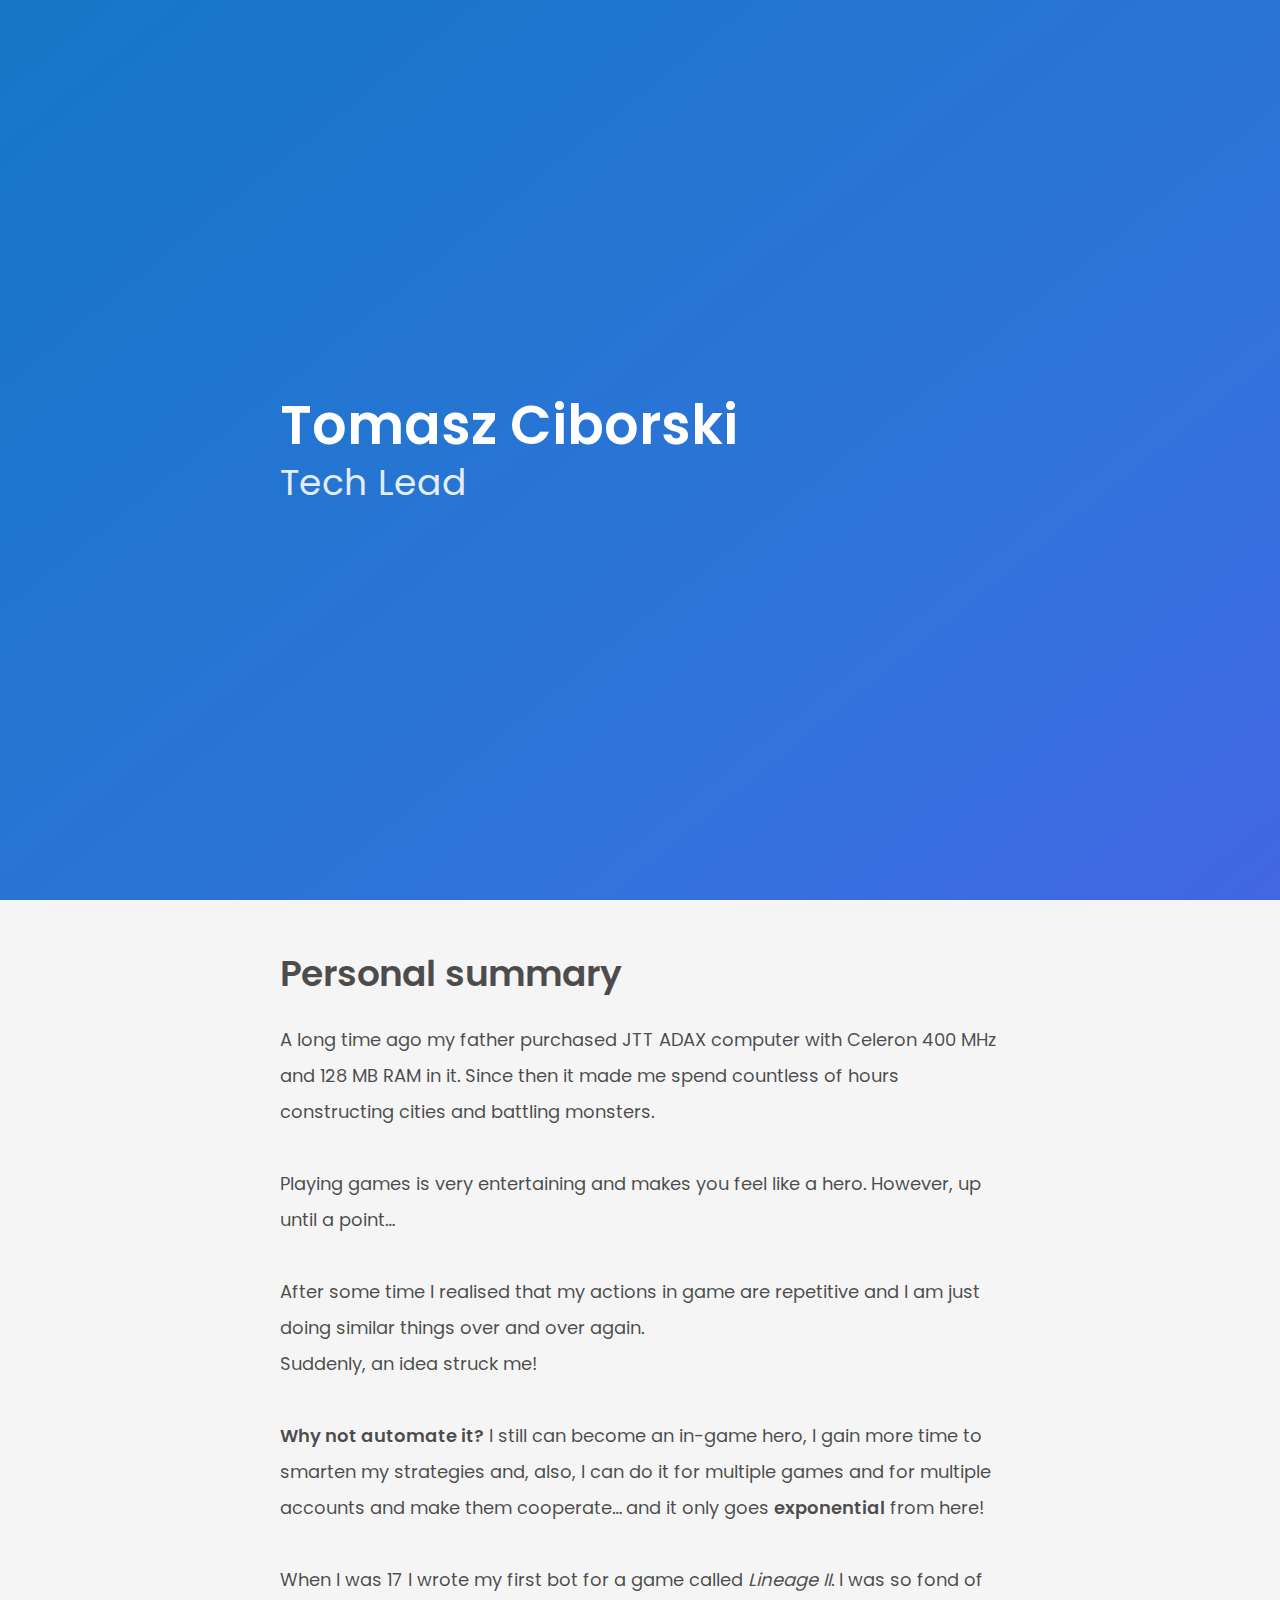
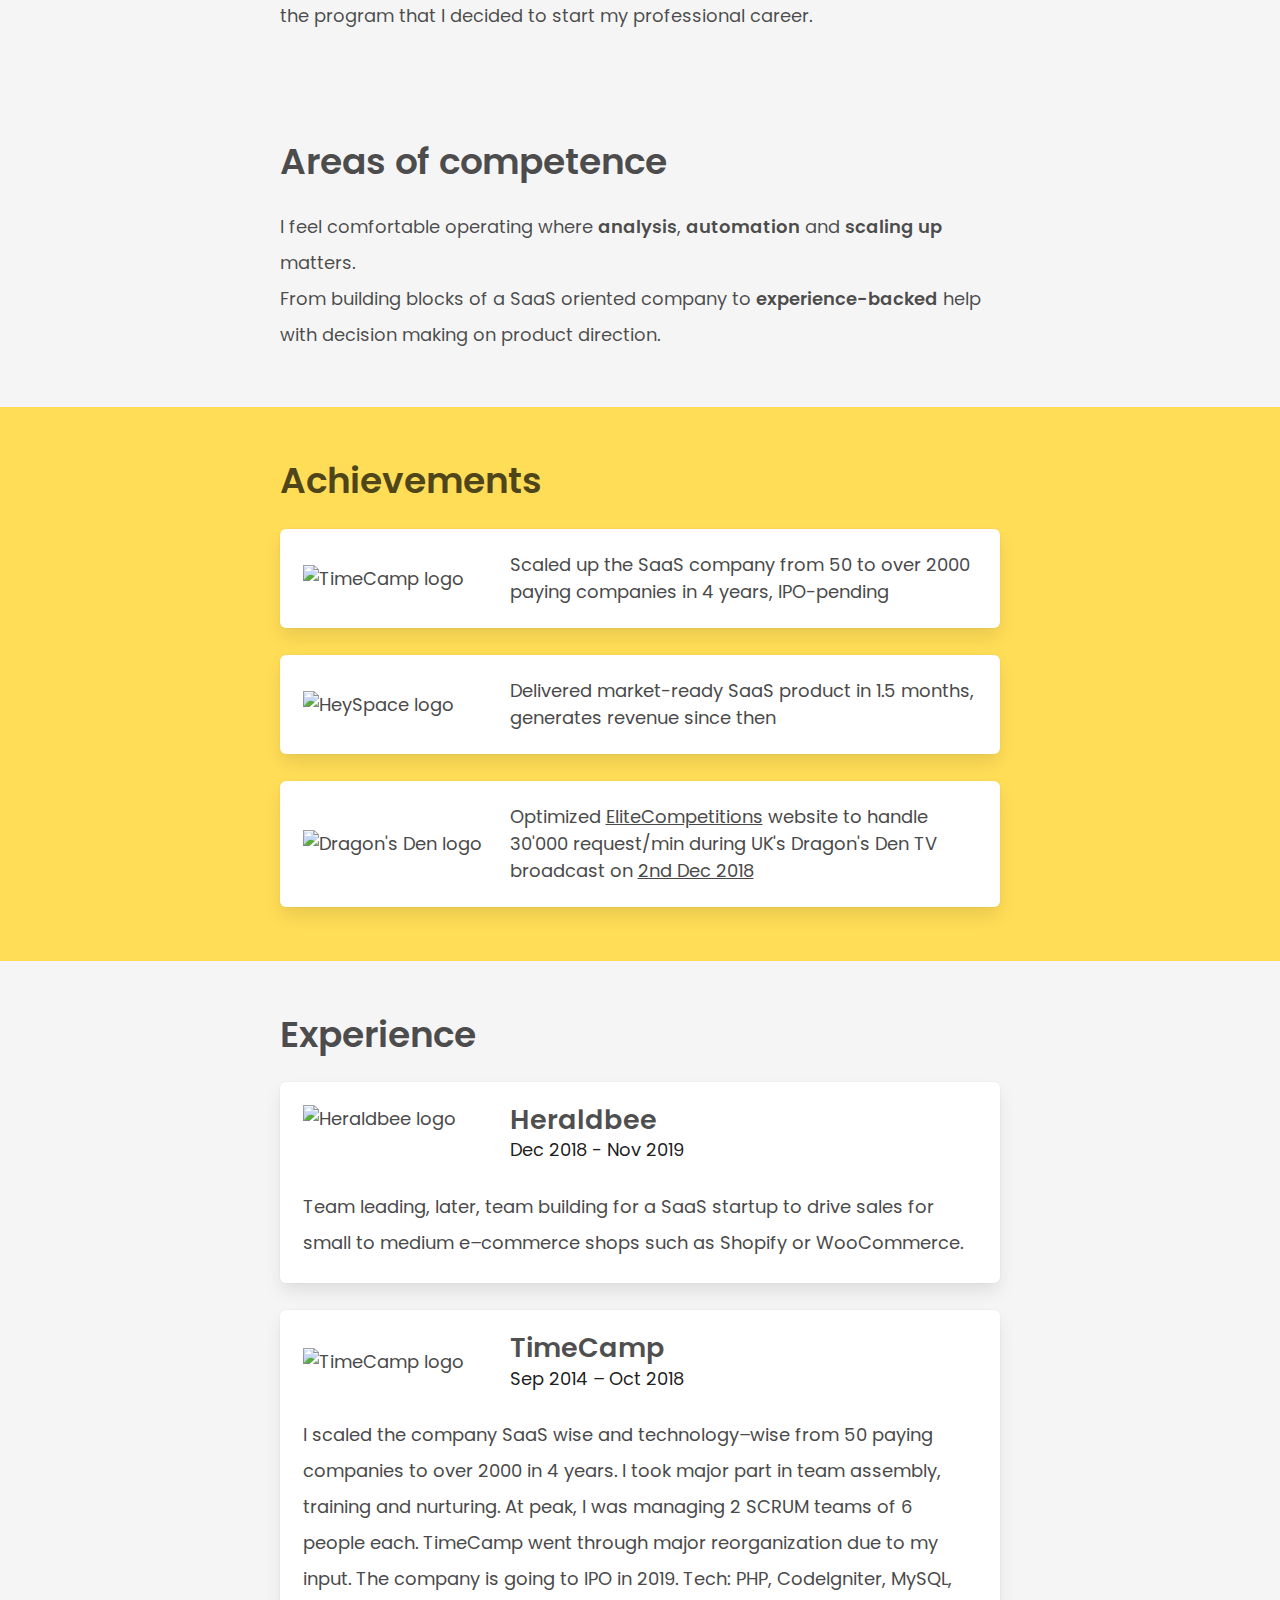
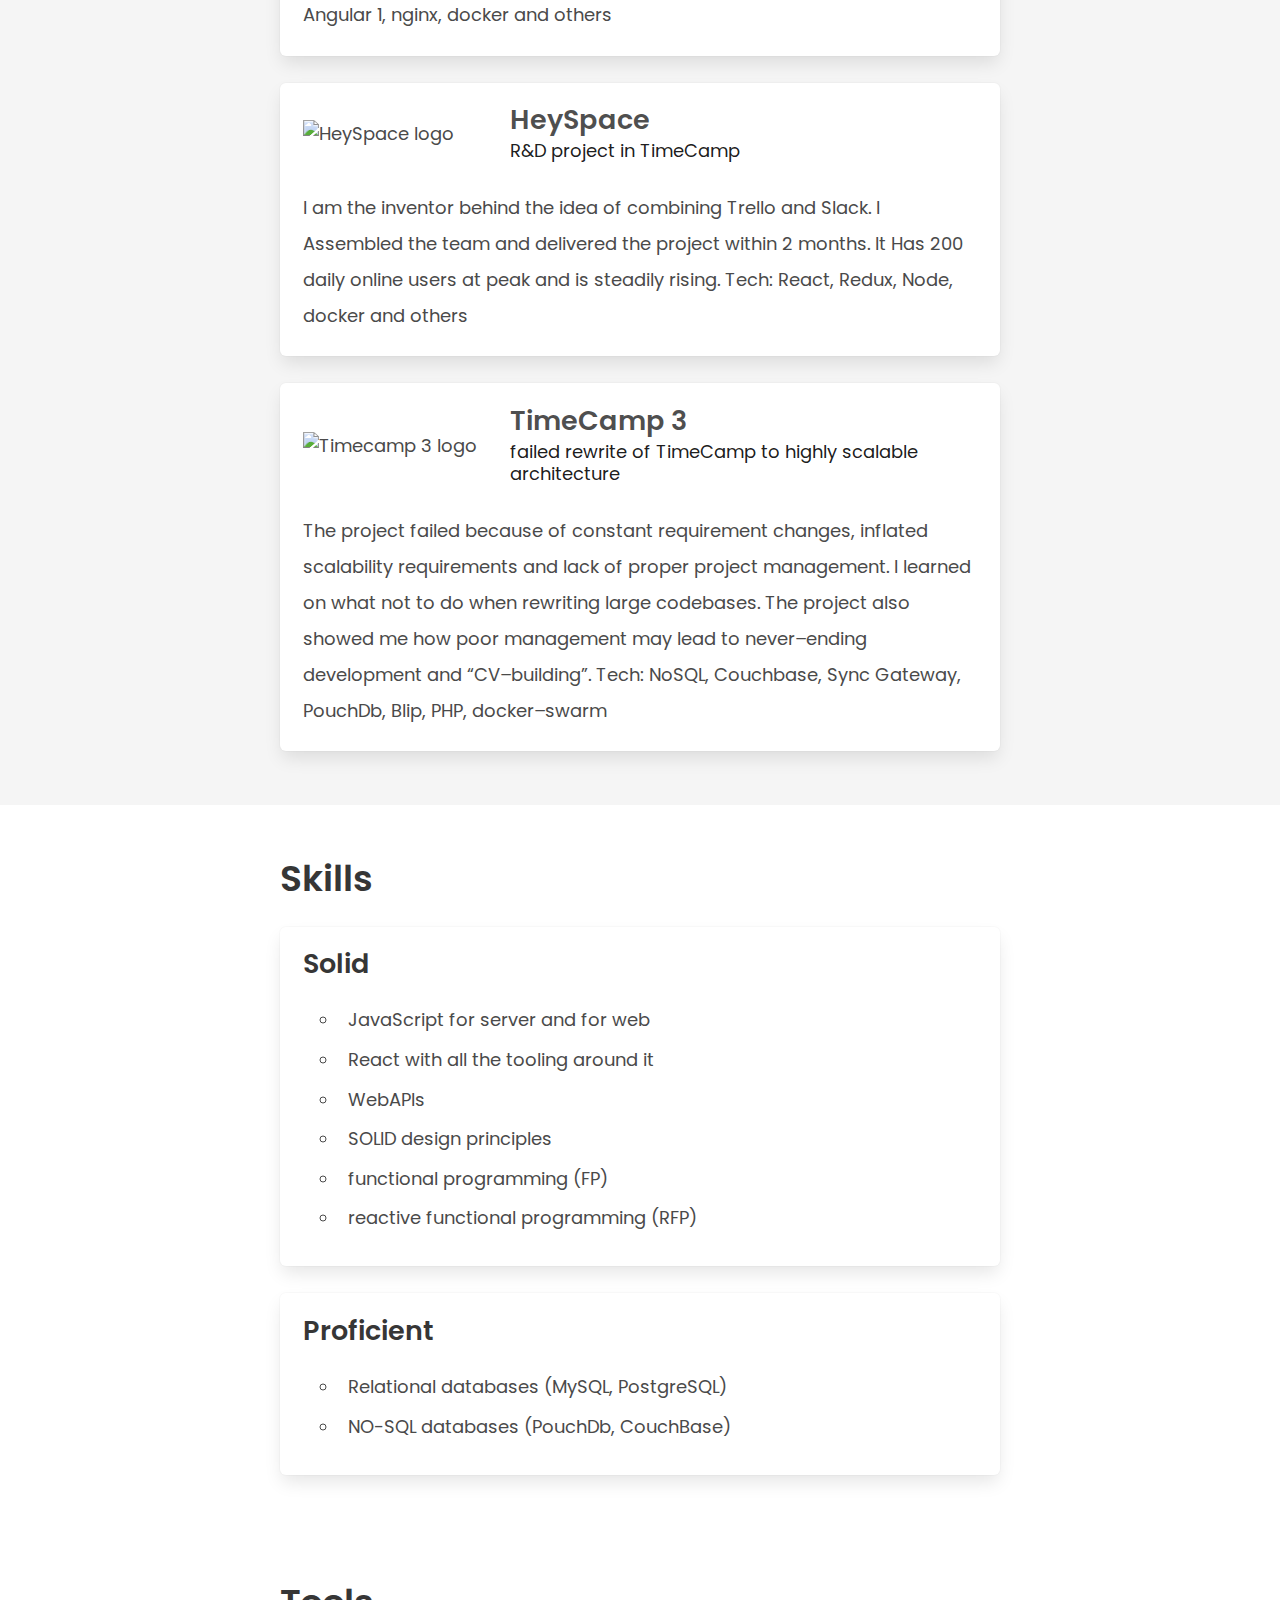
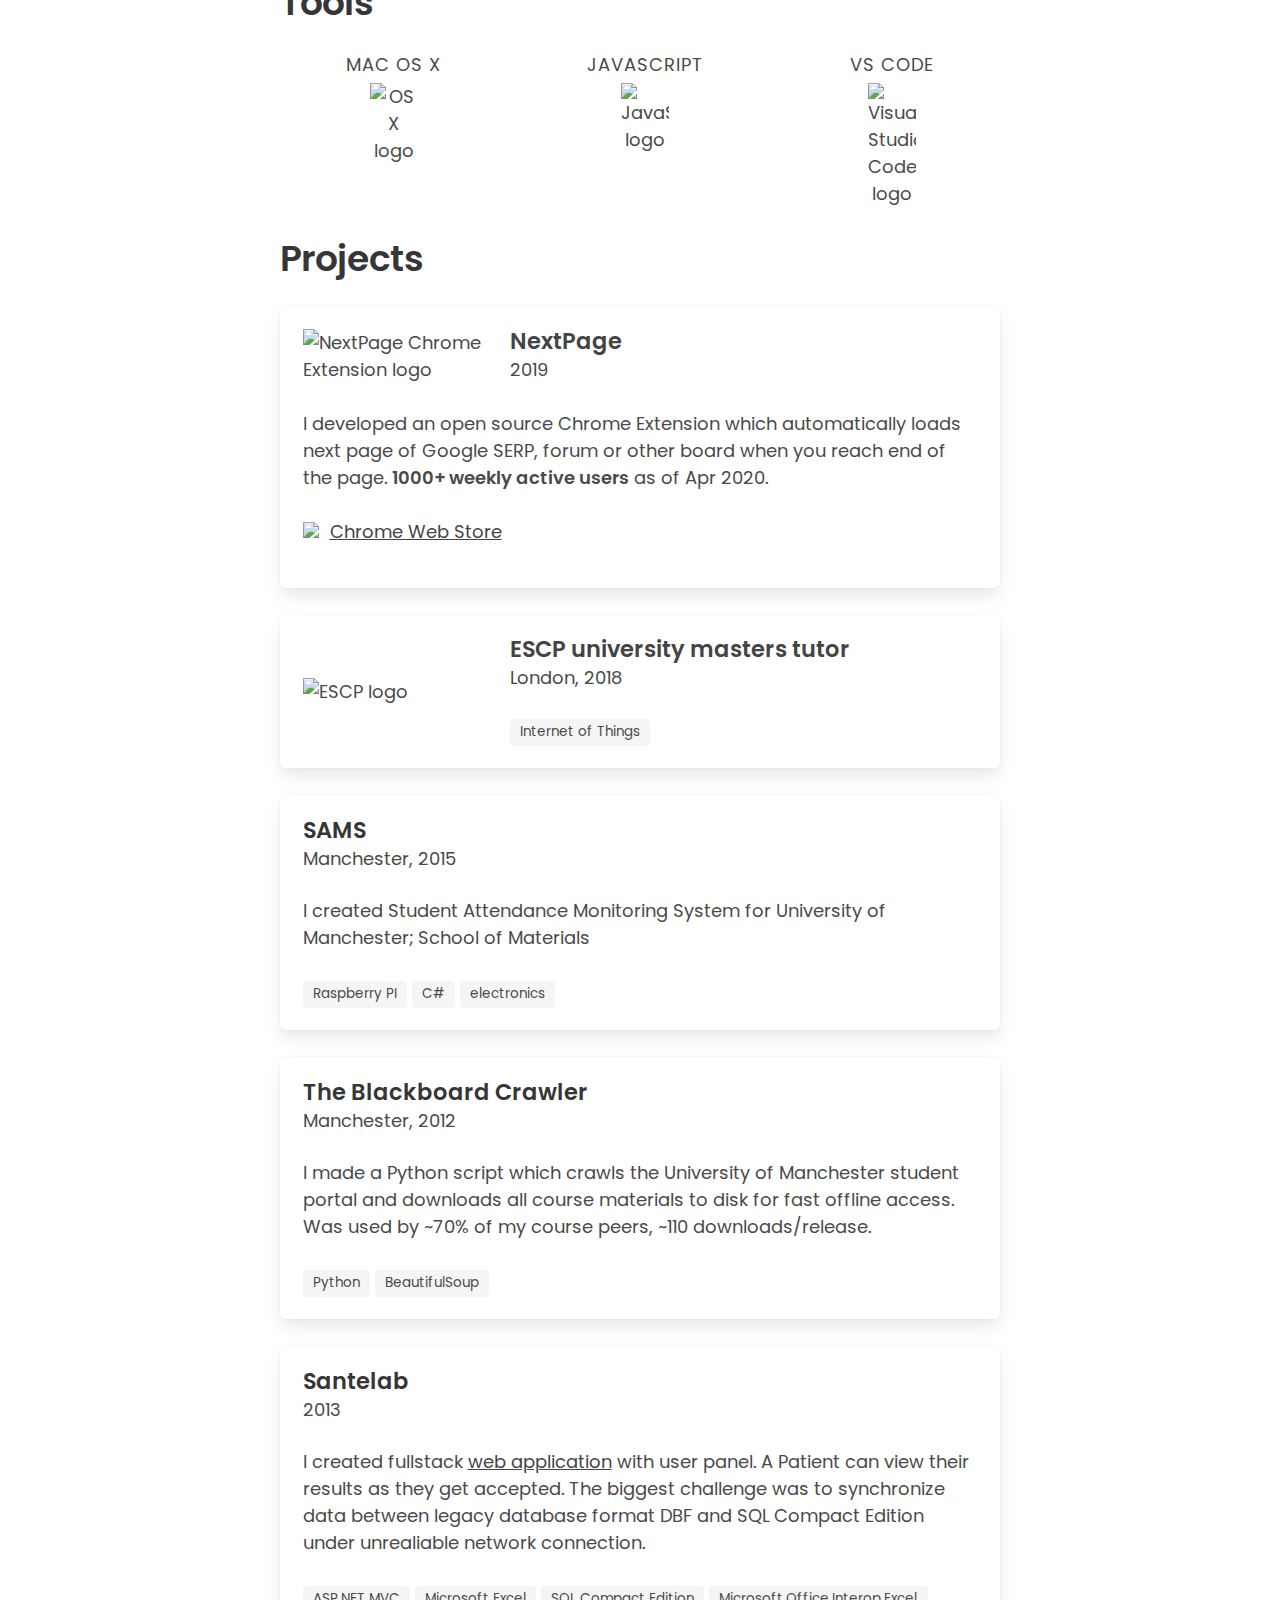
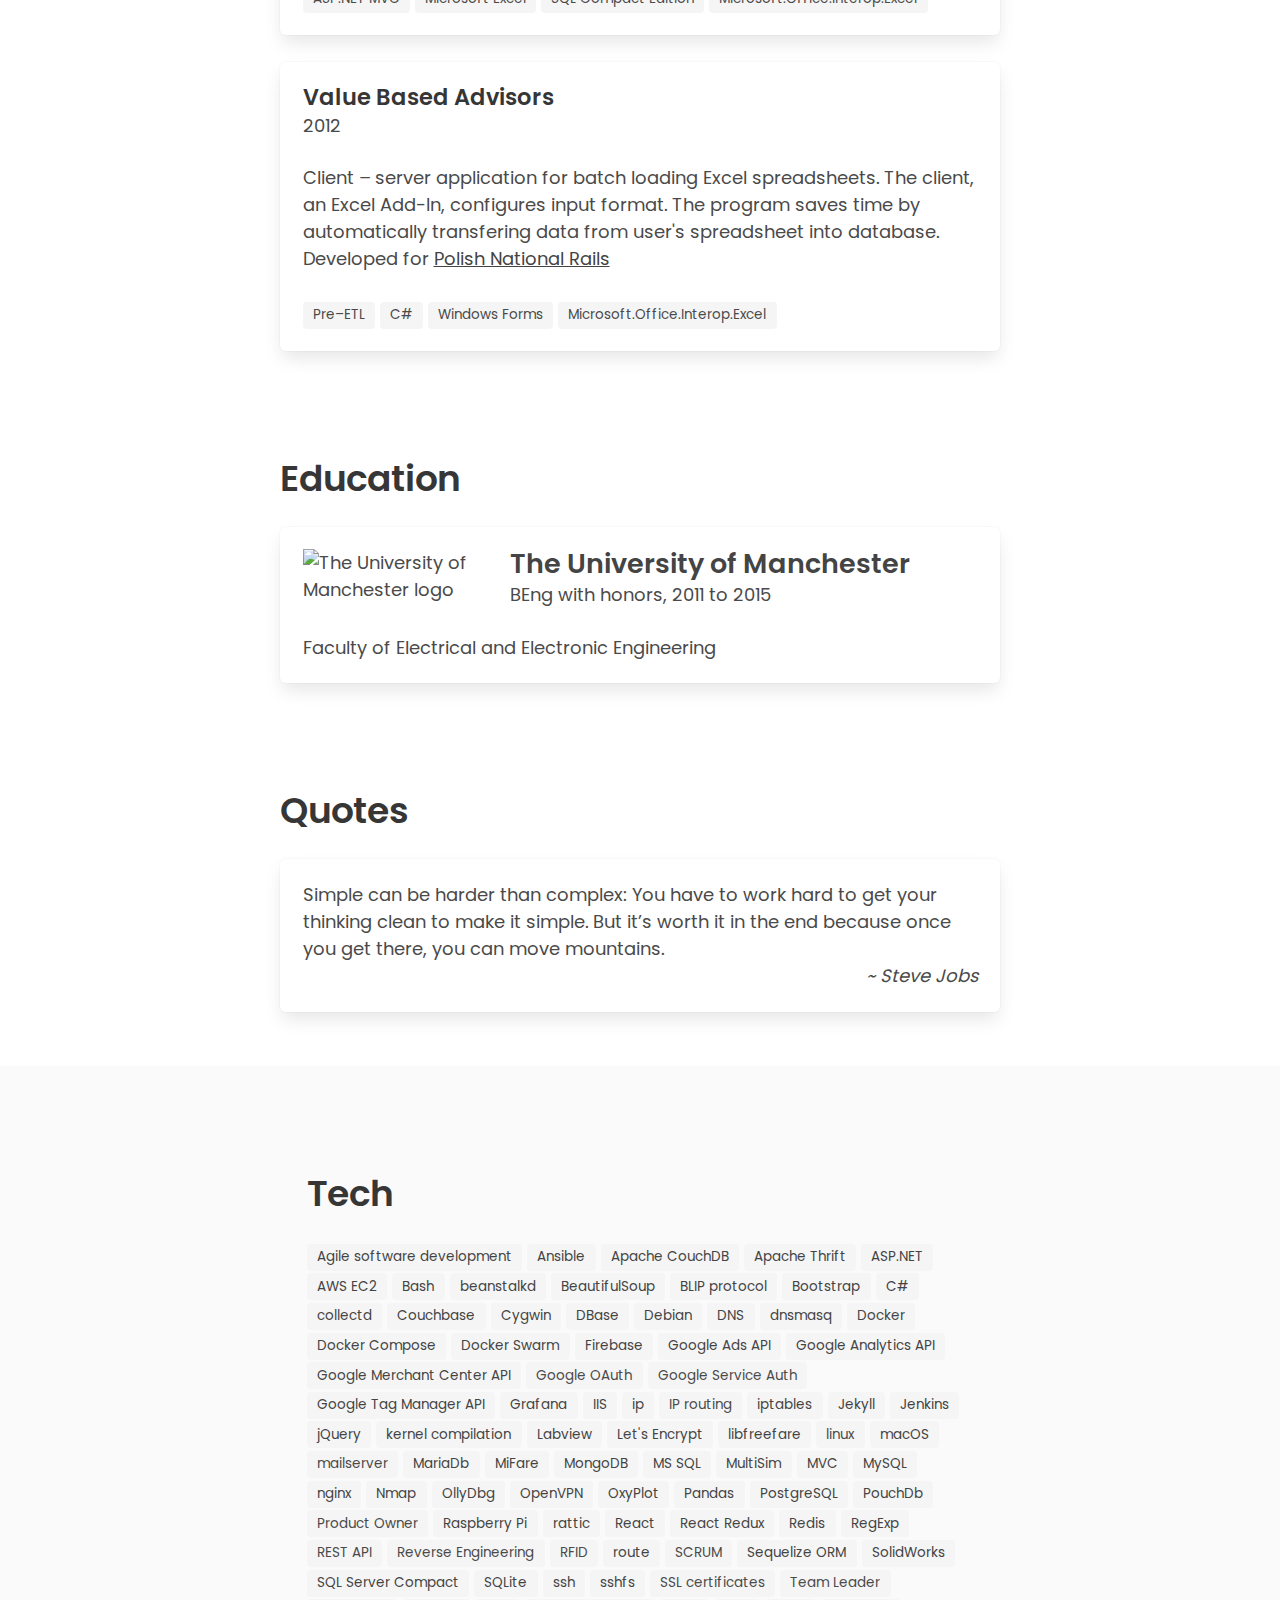
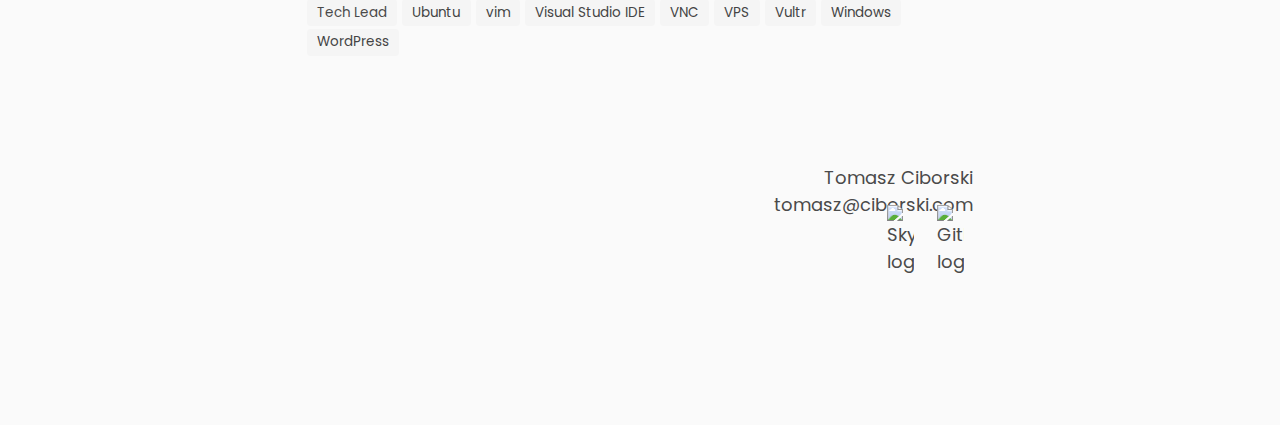
==== commit e957f012: "copywriting" ====
--- a/index.html
+++ b/index.html
@@ -45,13 +45,13 @@
                     Tomasz Ciborski
                 </h1>
                 <h2 class="subtitle is-3">
-                    SaaS accelerator
+                    Tech Lead
                 </h2>
             </div>
         </div>
     </section>
 
-    <section class="hero ">
+    <!-- <section class="hero ">
         <div class="hero-body">
             <div class="container for-reading">
                 <div class="columns">
@@ -71,7 +71,7 @@
                 </div>
             </div>
         </div>
-    </section>
+    </section> -->
 
 
     
@@ -616,12 +616,12 @@
                 </p>
                 <a target="_blank" rel="noopener nofollow" href="skype:episage?call">
                     <span class="icon is-footer-icon">
-                        <img alt="Skype logo" class="lozad" data-src="image/fa/skype.svg">
+                        <img alt="Skype logo" class="lozad" data-src="/assets/skype.svg">
                     </span>
                 </a>
                 <a target="_blank" rel="noopener nofollow" href="https://github.com/episage">
                     <span class="icon is-footer-icon">
-                        <img alt="GitHub logo" class="lozad" data-src="image/fa/github.svg">
+                        <img alt="GitHub logo" class="lozad" data-src="/assets/github.svg">
                     </span>
                 </a>
 
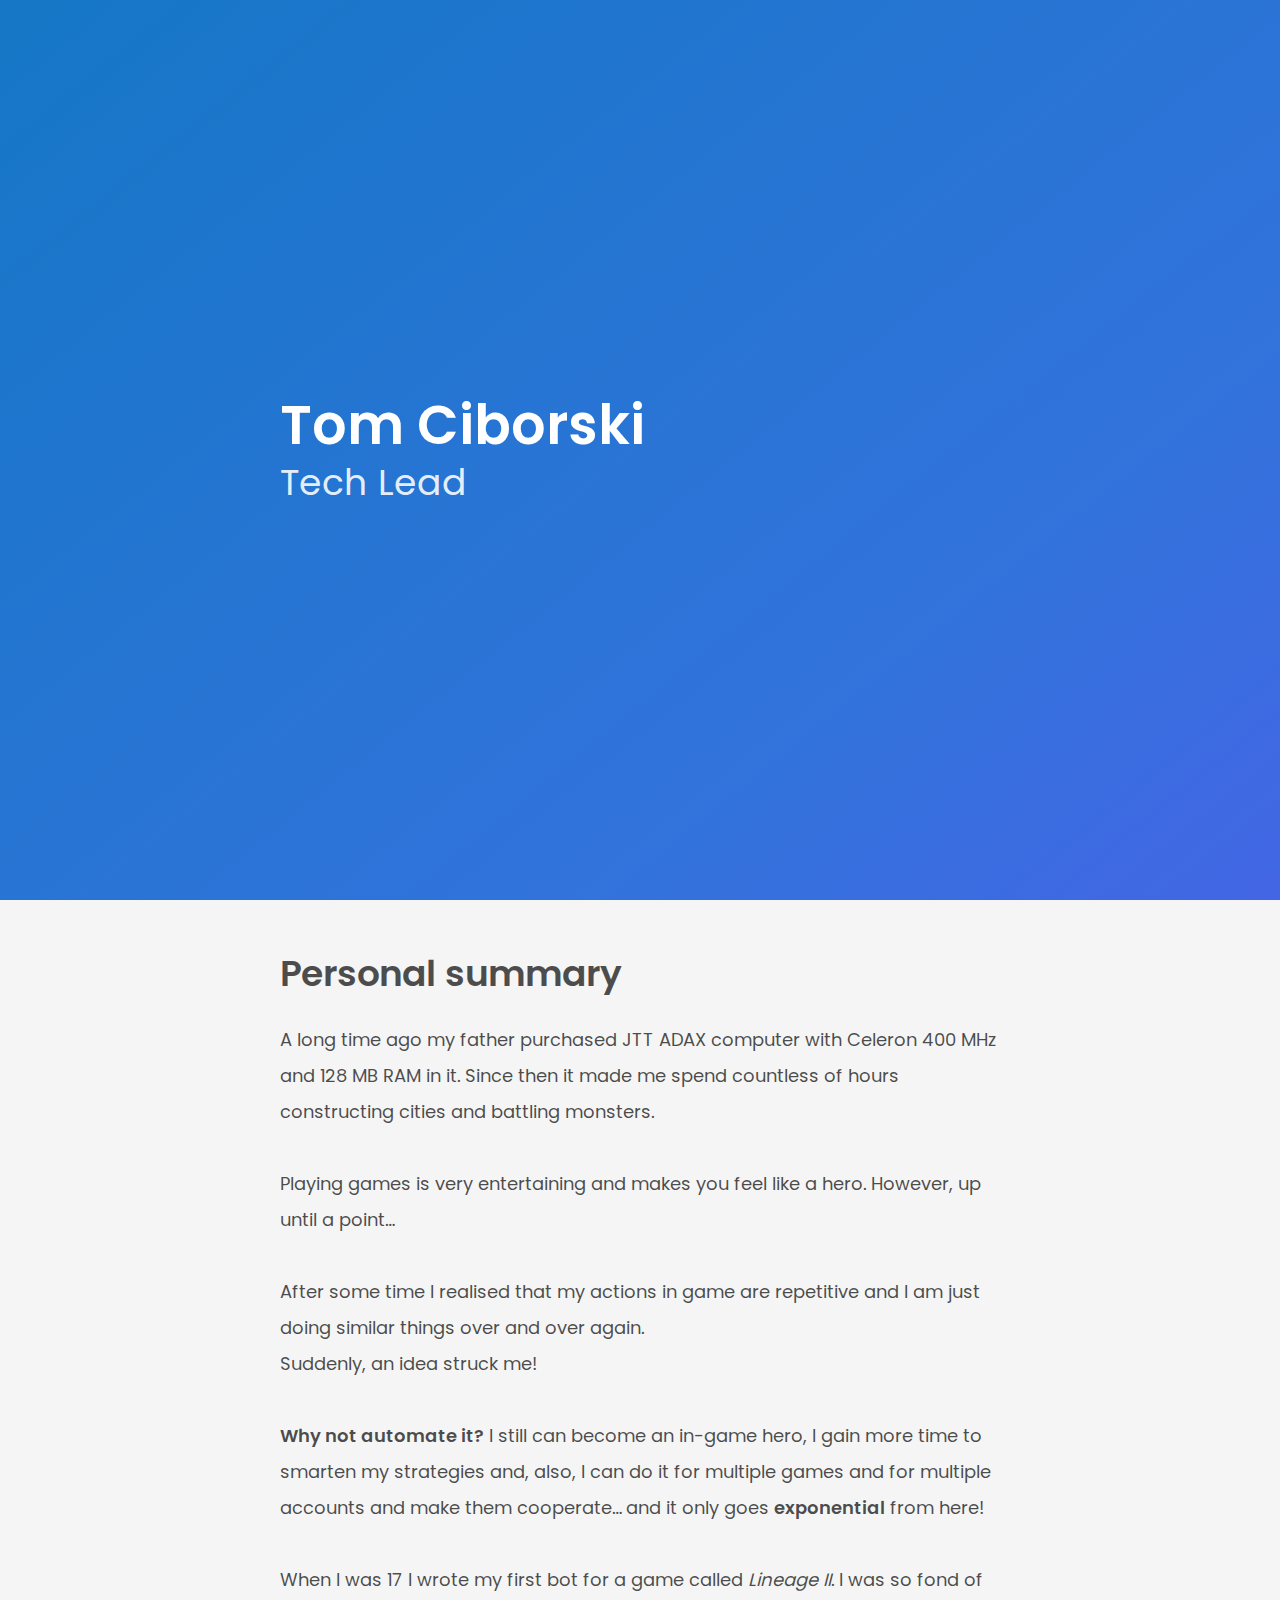
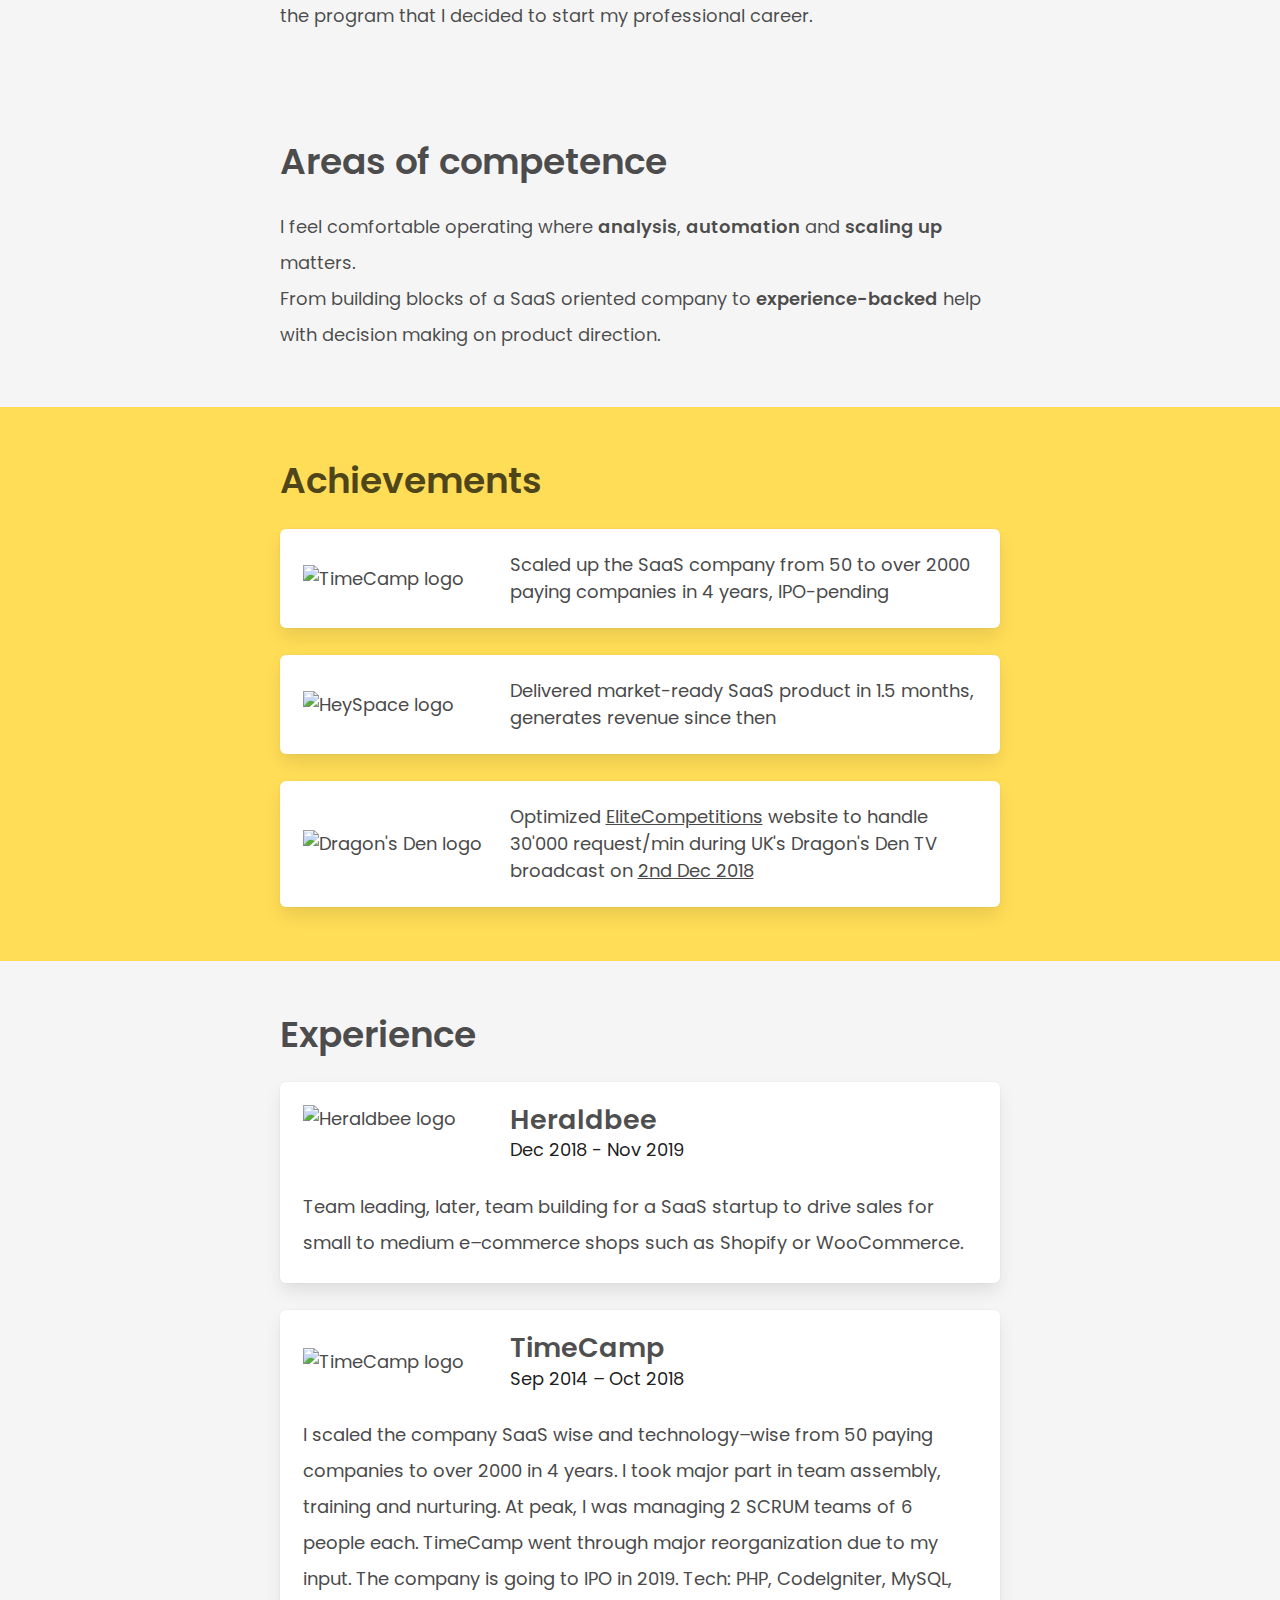
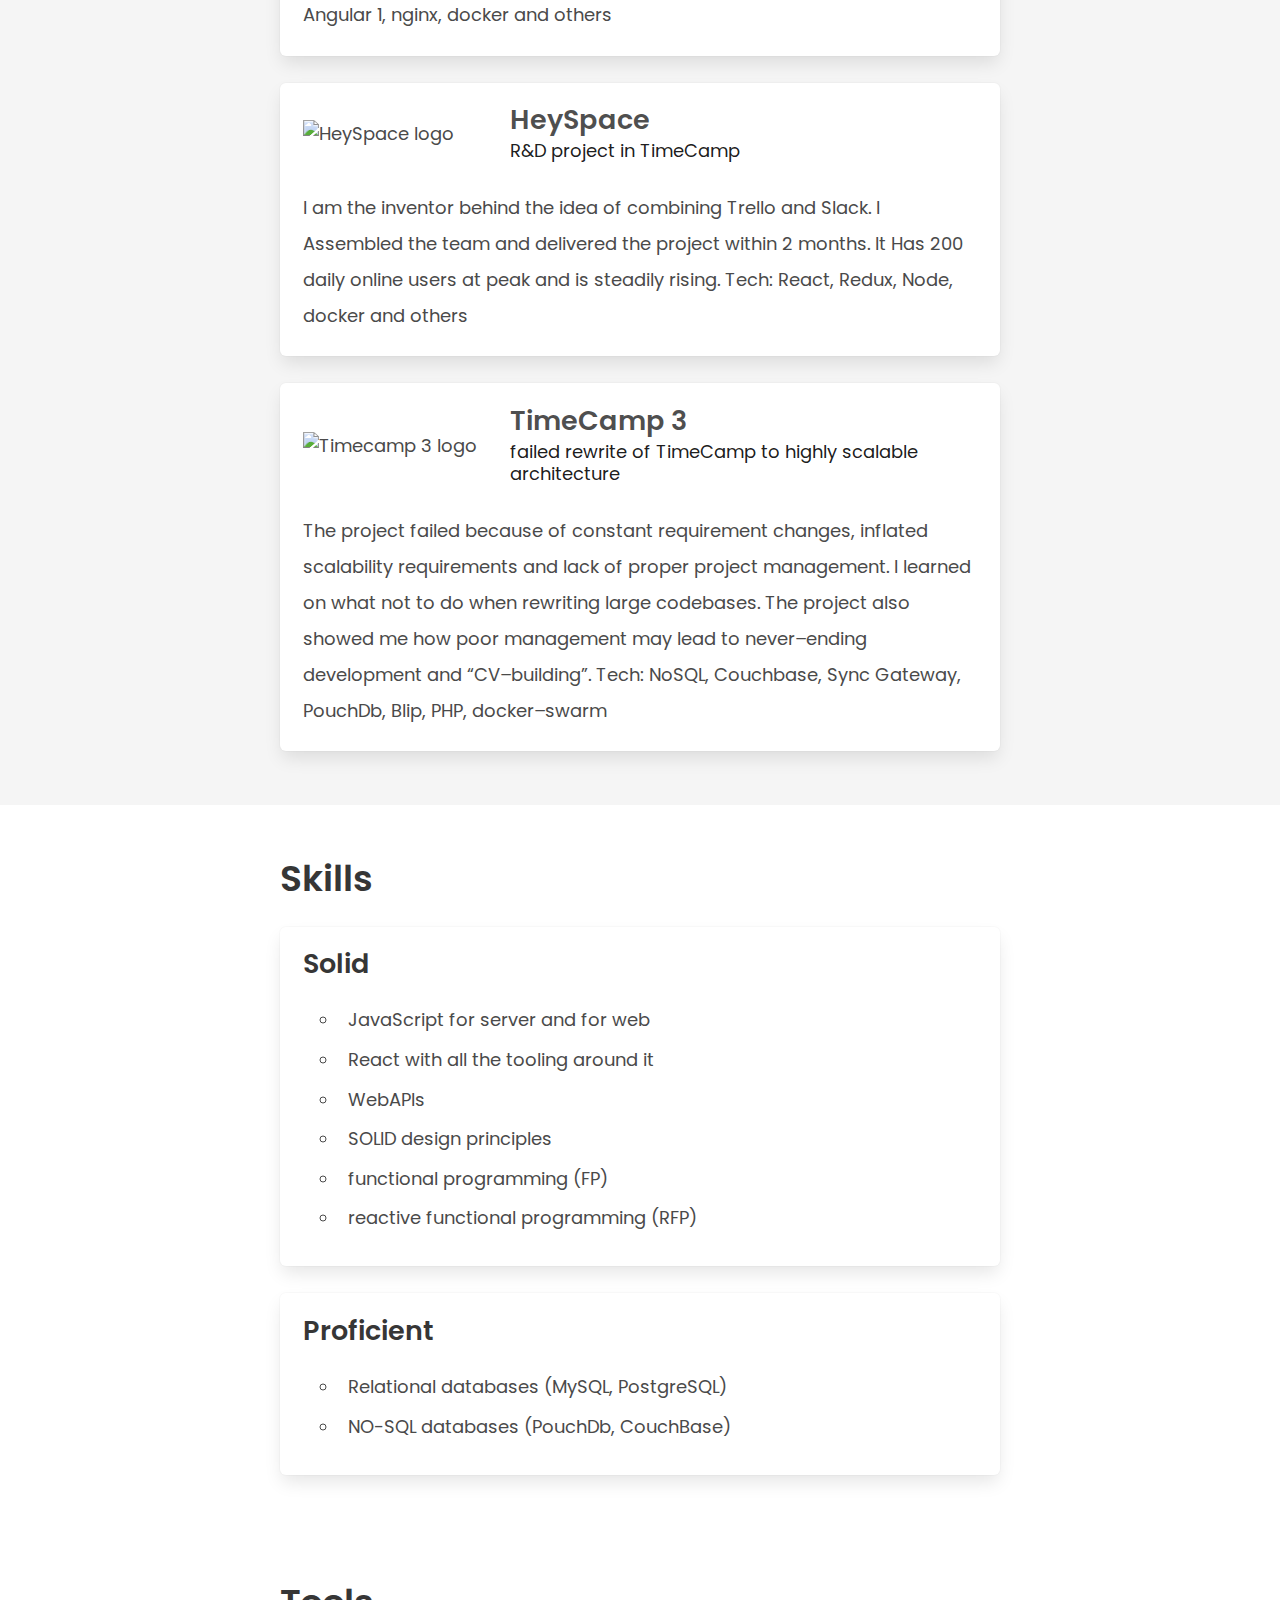
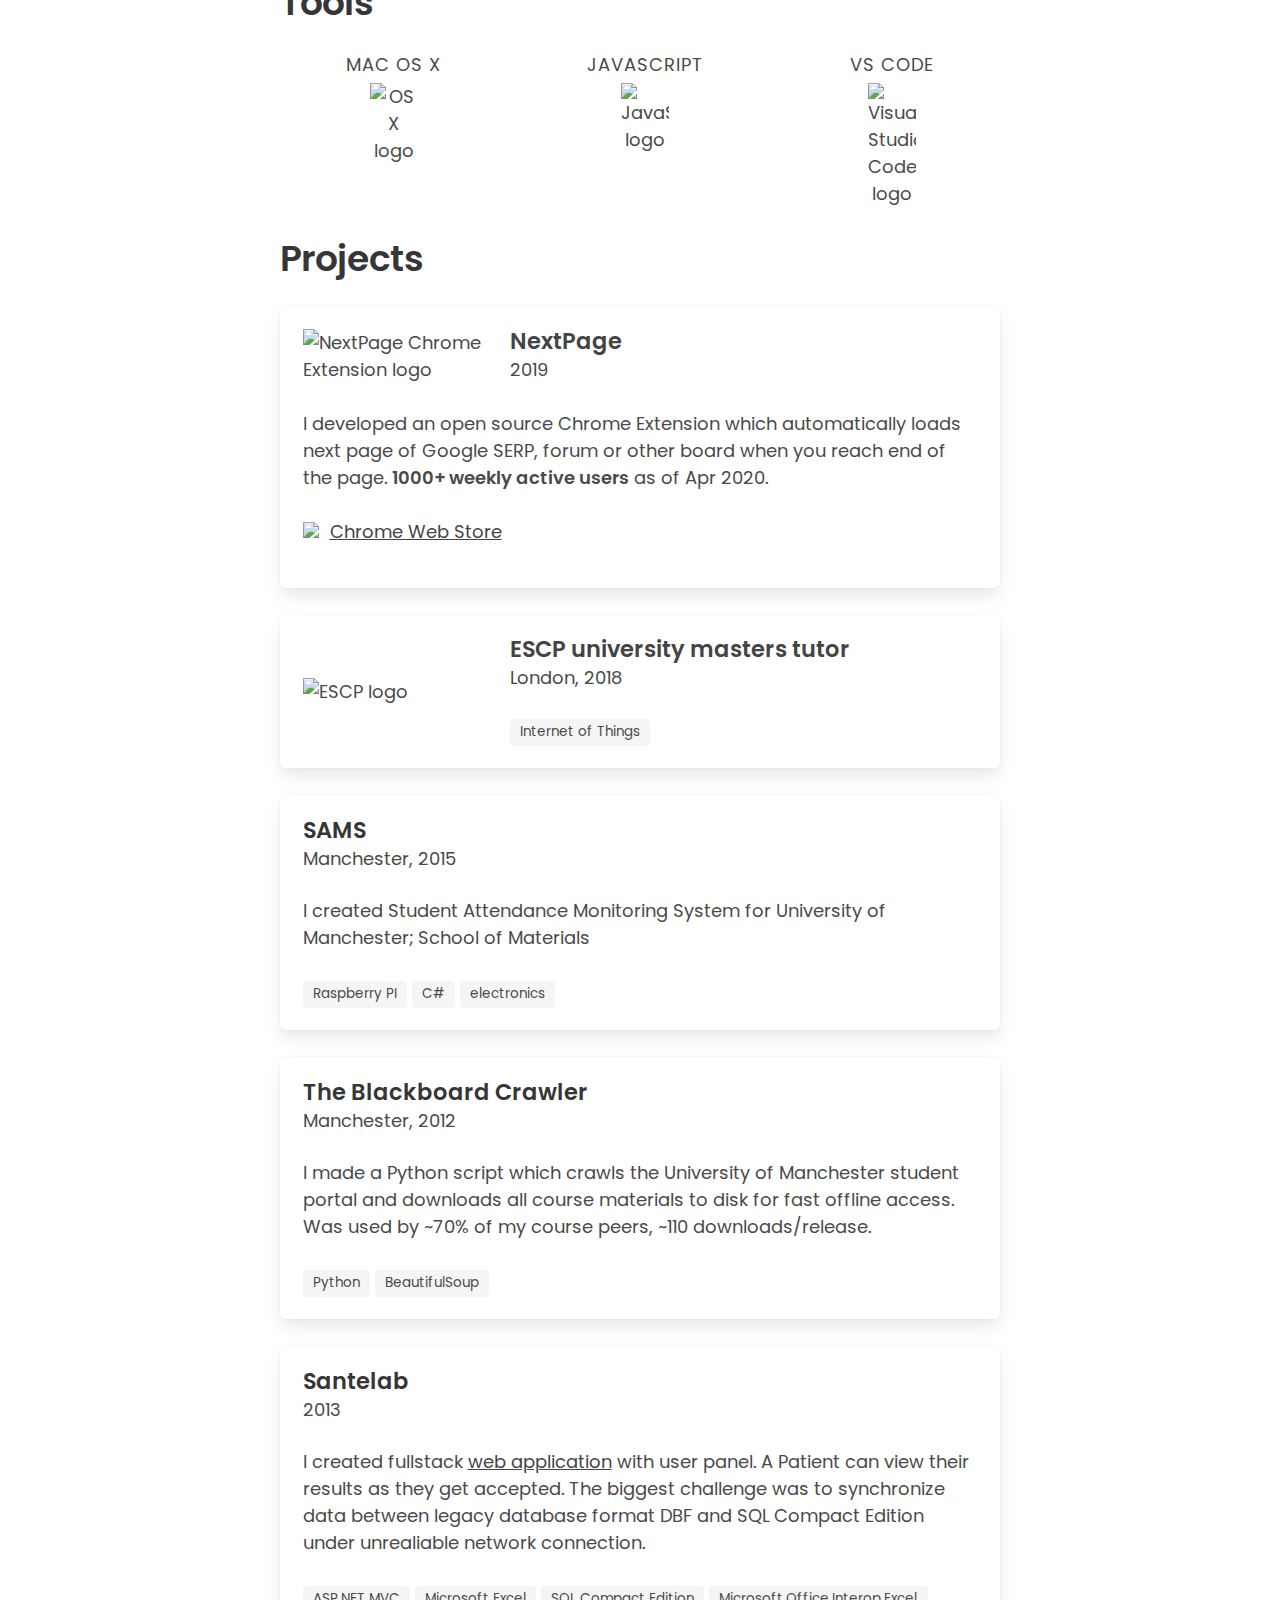
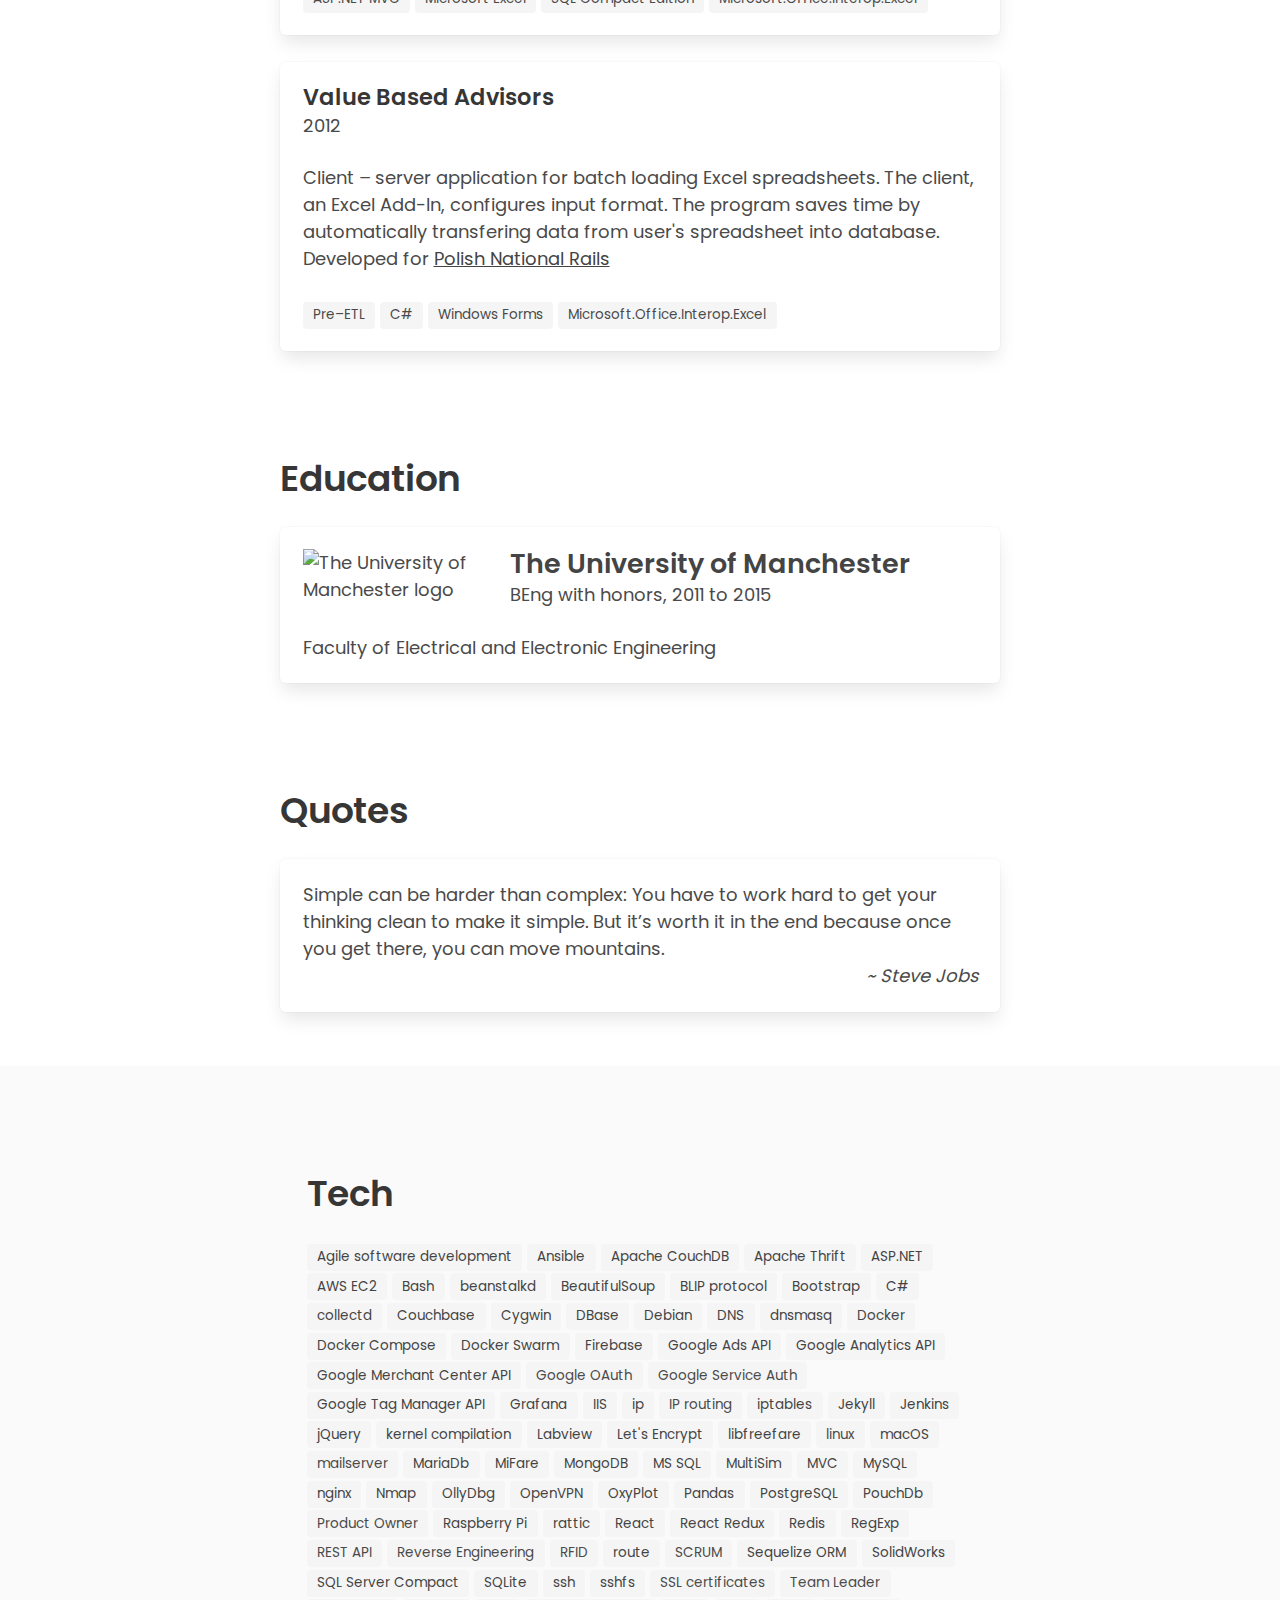
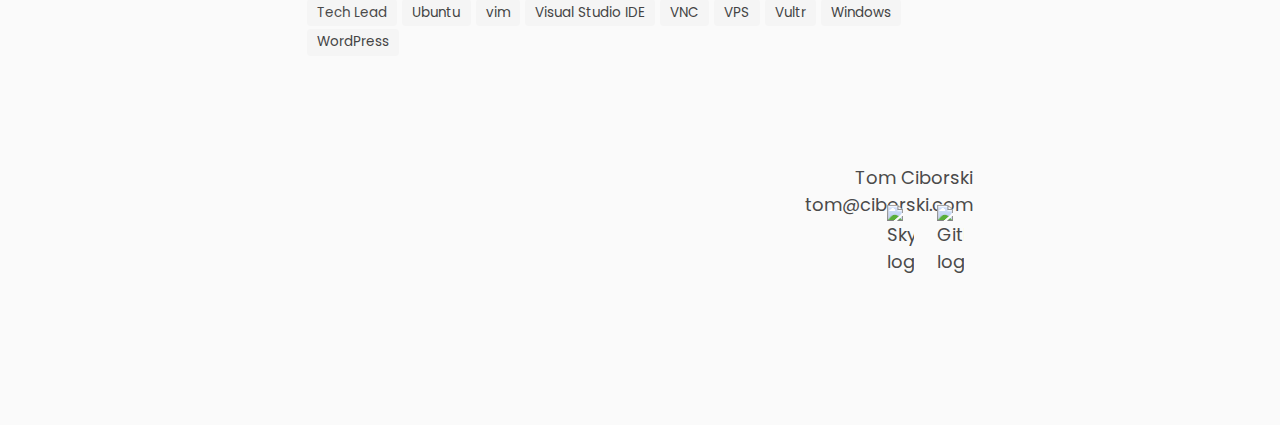
==== commit 05761c42: "copywriting" ====
--- a/index.html
+++ b/index.html
@@ -4,8 +4,8 @@
 <head>
     <meta charset="utf-8">
     <meta name="viewport" content="width=device-width, initial-scale=1">
-    <meta name="Description" content="Tomasz Ciborski CV">
-    <title>Tomasz Ciborski &middot; summary</title>
+    <meta name="Description" content="Tom Ciborski">
+    <title>Tom Ciborski &middot; summary</title>
     <link rel="stylesheet" type="text/css" href="/assets/style.css">
     <script src="/assets/lozad.min.js"></script>
     <!-- Google Tag Manager -->
@@ -42,7 +42,7 @@
         <div class="hero-body">
             <div class="container for-reading">
                 <h1 class="title is-1">
-                    Tomasz Ciborski
+                    Tom Ciborski
                 </h1>
                 <h2 class="subtitle is-3">
                     Tech Lead
@@ -610,9 +610,9 @@
             </section>
             <section class="section has-text-right">
 
-                <p class="has-text-right">Tomasz Ciborski</p>
+                <p class="has-text-right">Tom Ciborski</p>
                 <p class="has-text-right">
-                    tomasz@cibo<span style="display:none">REMOVE_THIS@_TEXT</span>rski.com
+                    tom@cibo<span style="display:none">REMOVE_THIS@_TEXT</span>rski.com
                 </p>
                 <a target="_blank" rel="noopener nofollow" href="skype:episage?call">
                     <span class="icon is-footer-icon">
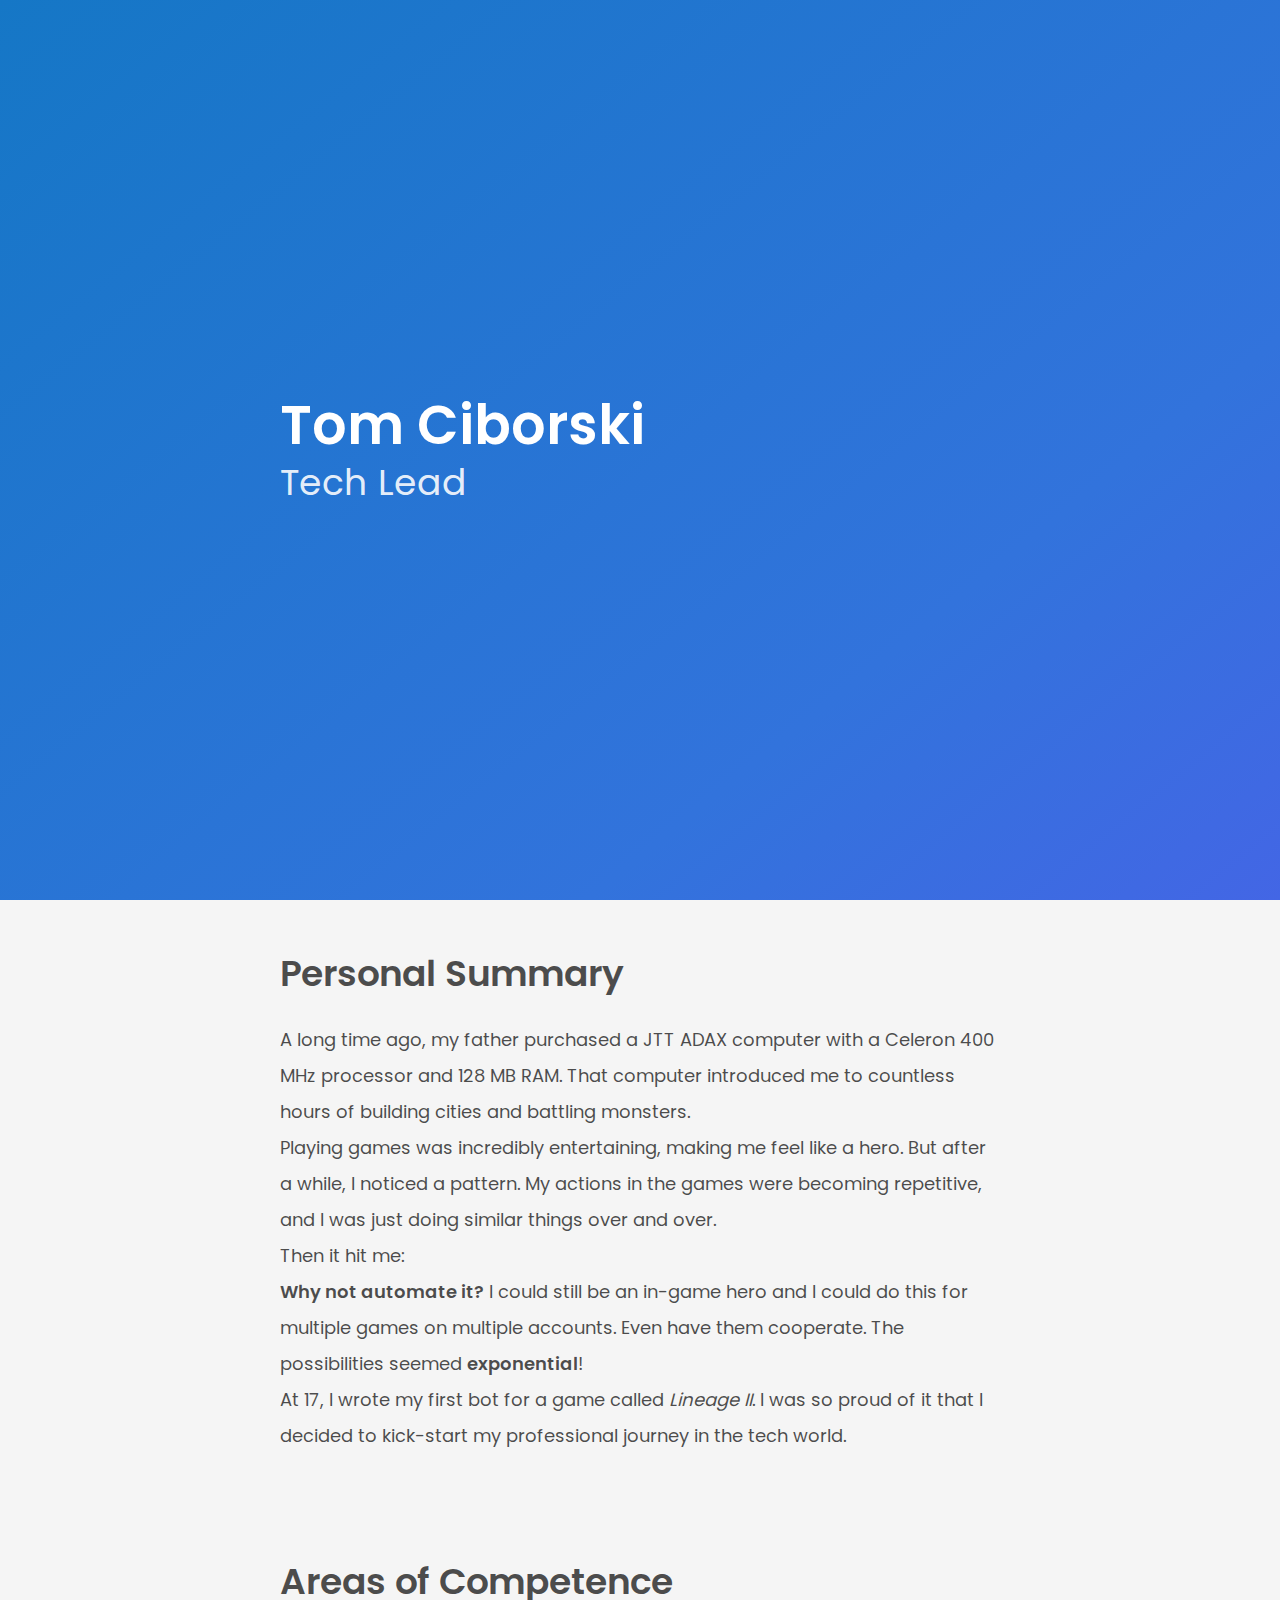
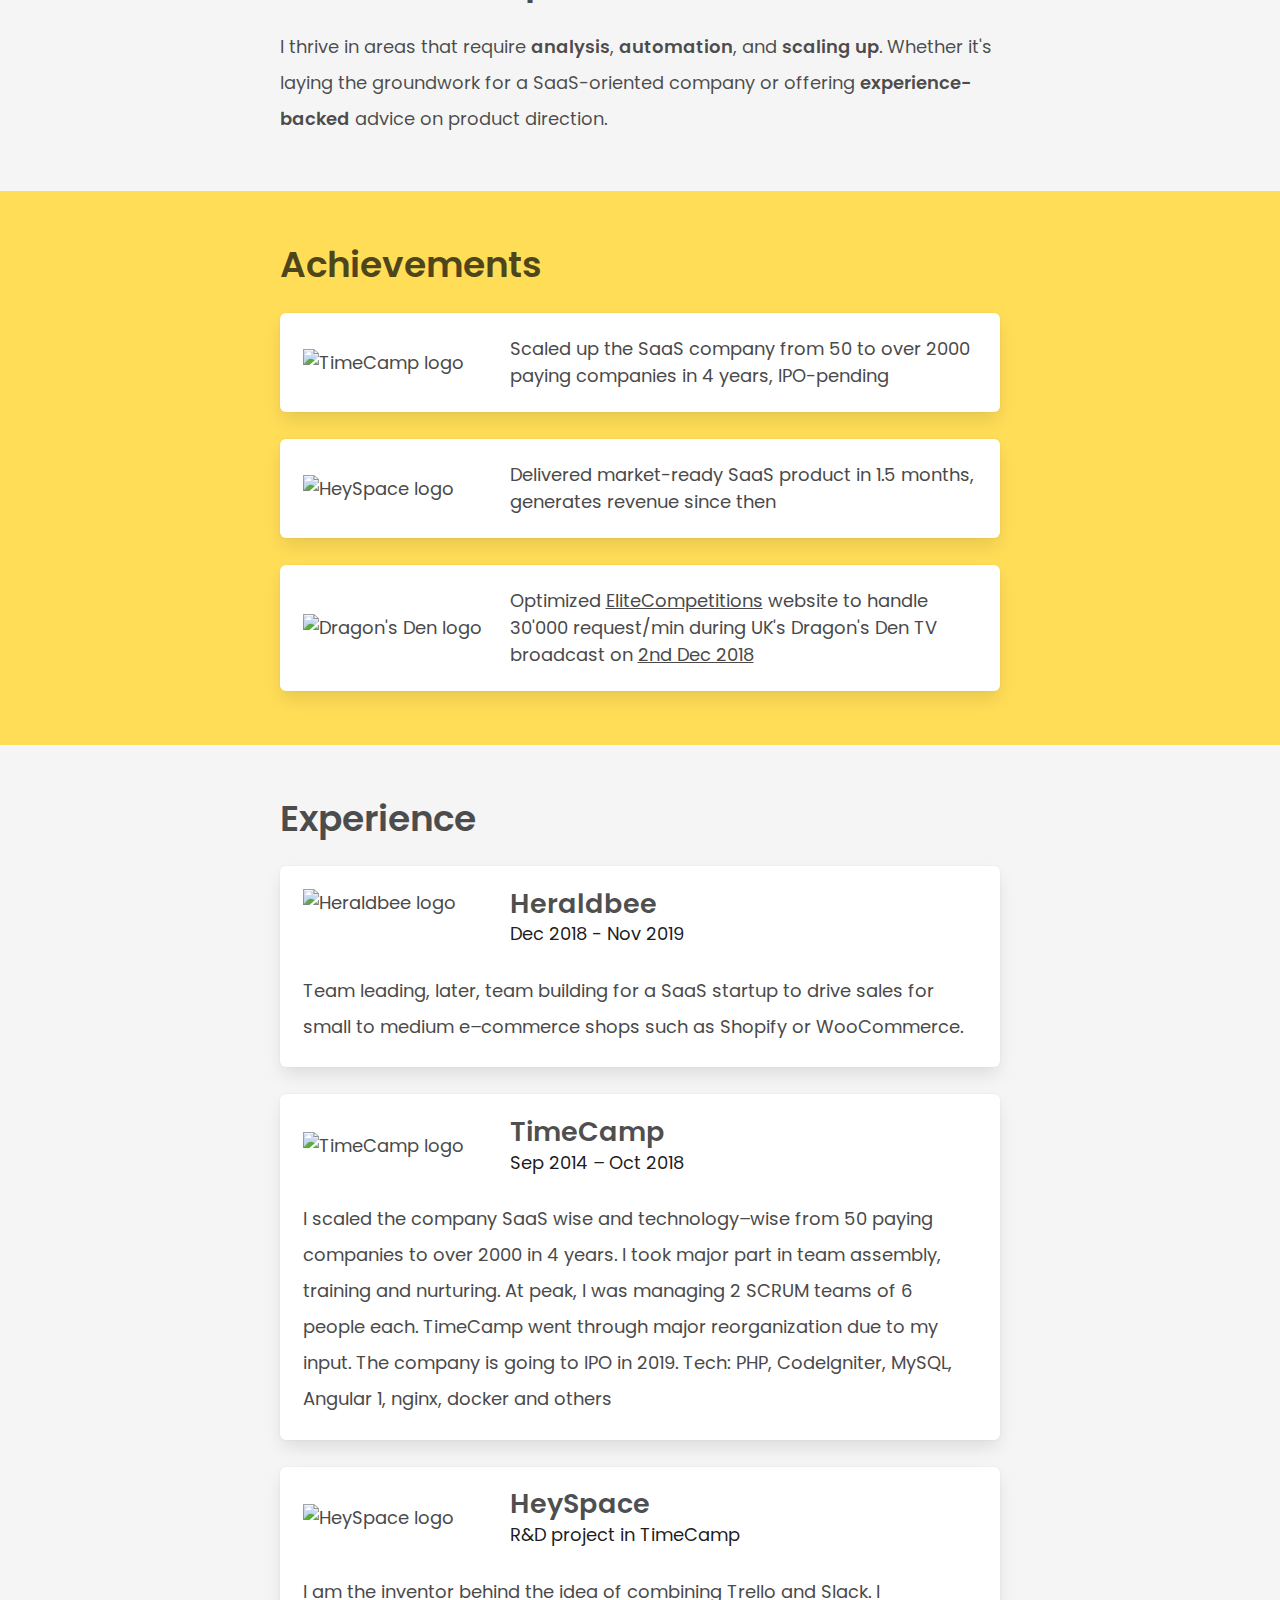
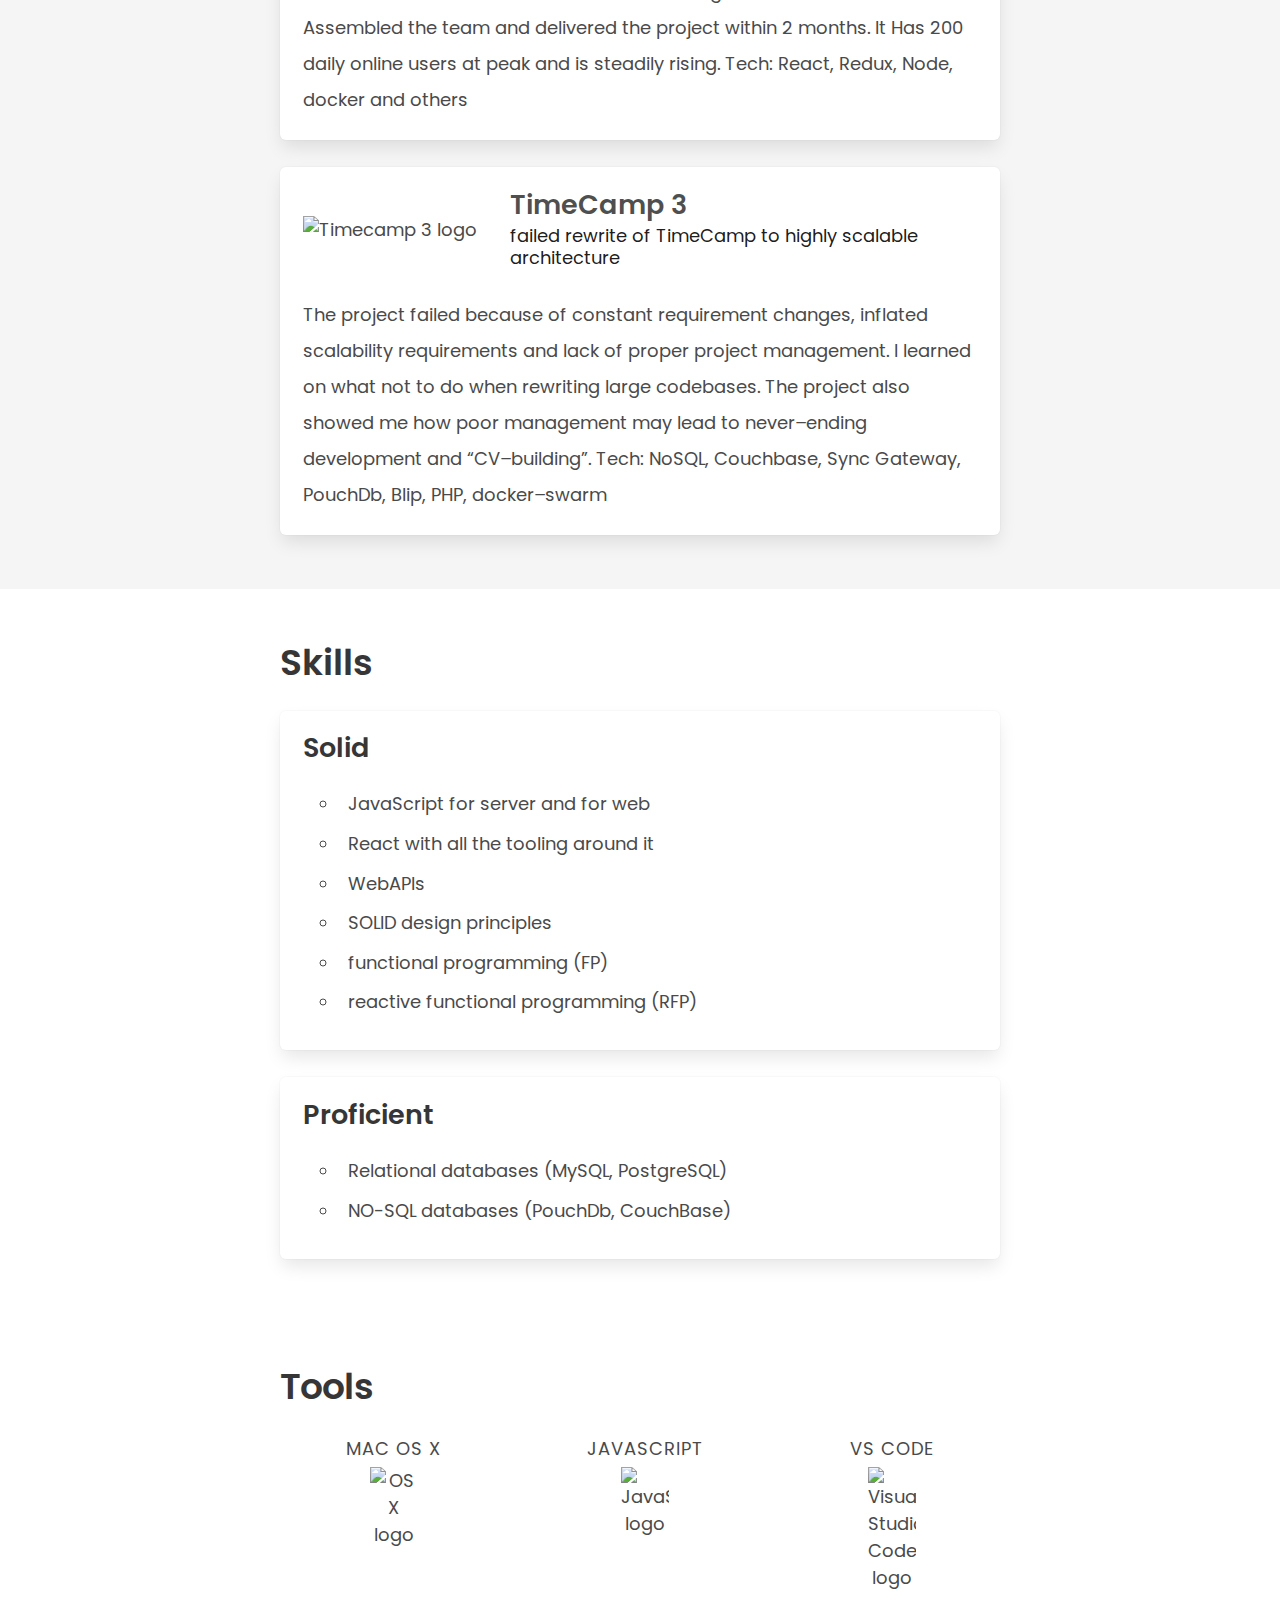
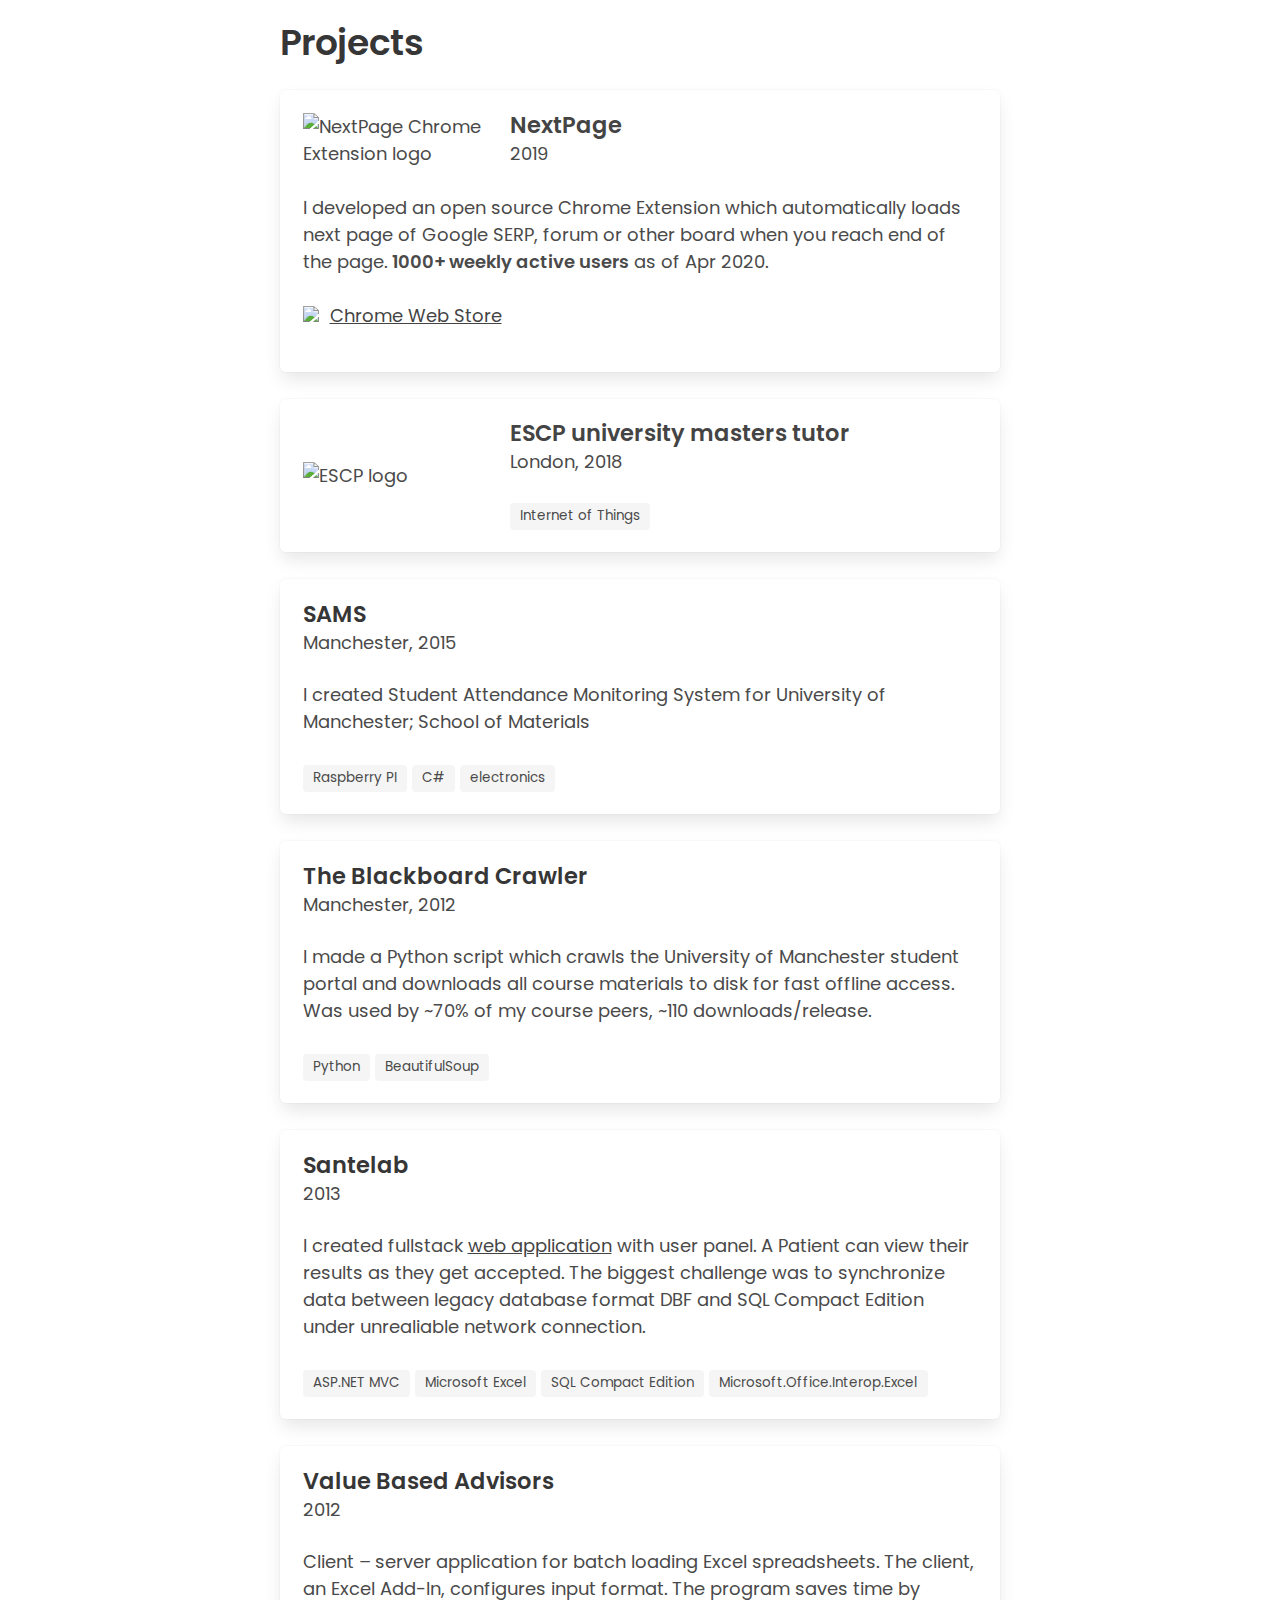
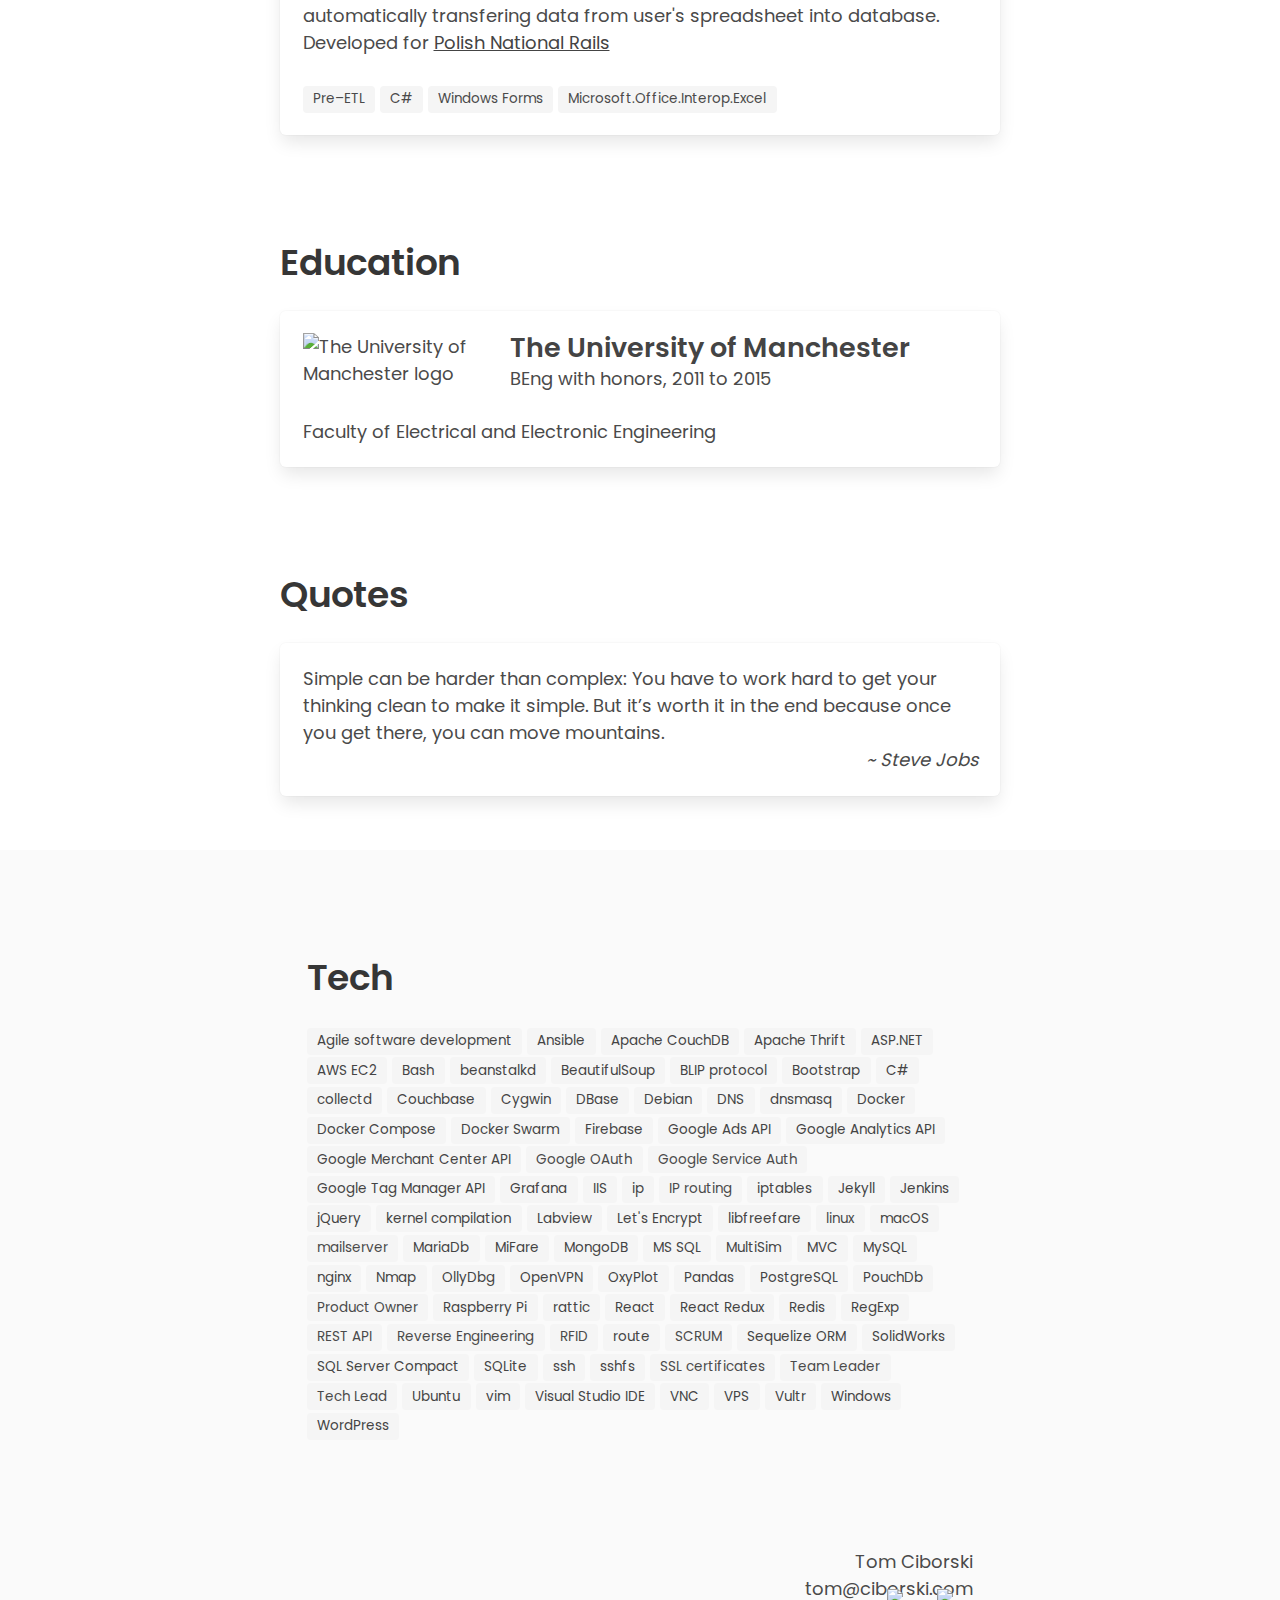
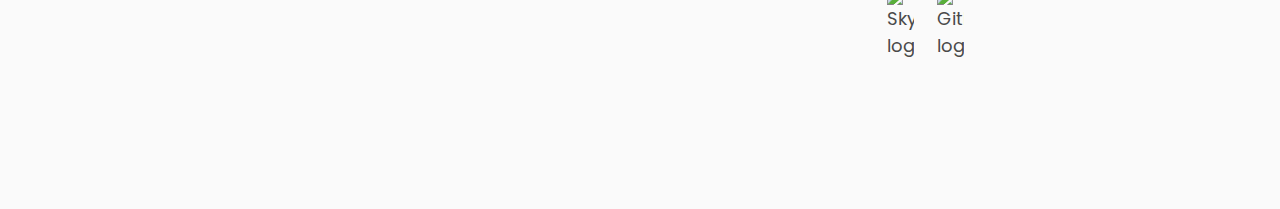
==== commit 0c6e4436: "proofreading 2" ====
--- a/index.html
+++ b/index.html
@@ -2,56 +2,56 @@
 <html lang="en">
 
 <head>
-    <meta charset="utf-8">
-    <meta name="viewport" content="width=device-width, initial-scale=1">
-    <meta name="Description" content="Tom Ciborski">
-    <title>Tom Ciborski &middot; summary</title>
-    <link rel="stylesheet" type="text/css" href="/assets/style.css">
-    <script src="/assets/lozad.min.js"></script>
-    <!-- Google Tag Manager -->
-    <script>(function (w, d, s, l, i) {
-            w[l] = w[l] || []; w[l].push({
-                'gtm.start':
-                    new Date().getTime(), event: 'gtm.js'
-            }); var f = d.getElementsByTagName(s)[0],
-                j = d.createElement(s), dl = l != 'dataLayer' ? '&l=' + l : ''; j.async = true; j.src =
-                    'https://www.googletagmanager.com/gtm.js?id=' + i + dl; f.parentNode.insertBefore(j, f);
-        })(window, document, 'script', 'dataLayer', 'GTM-WVVPSFJ');</script>
-    <!-- End Google Tag Manager -->
-
-    <link rel="apple-touch-icon" sizes="180x180" href="/apple-touch-icon.png?v=xQO565GLd0">
-    <link rel="icon" type="image/png" sizes="32x32" href="/favicon-32x32.png?v=xQO565GLd0">
-    <link rel="icon" type="image/png" sizes="16x16" href="/favicon-16x16.png?v=xQO565GLd0">
-    <link rel="manifest" href="/site.webmanifest?v=xQO565GLd0">
-    <link rel="mask-icon" href="/safari-pinned-tab.svg?v=xQO565GLd0" color="#2776d4">
-    <link rel="shortcut icon" href="/favicon.ico?v=xQO565GLd0">
-    <meta name="apple-mobile-web-app-title" content="Ciborski">
-    <meta name="application-name" content="Ciborski">
-    <meta name="msapplication-TileColor" content="#2b5797">
-    <meta name="msapplication-TileImage" content="/mstile-144x144.png?v=xQO565GLd0">
-    <meta name="theme-color" content="#2776d4">
+  <meta charset="utf-8">
+  <meta name="viewport" content="width=device-width, initial-scale=1">
+  <meta name="Description" content="Tom Ciborski">
+  <title>Tom Ciborski &middot; summary</title>
+  <link rel="stylesheet" type="text/css" href="/assets/style.css">
+  <script src="/assets/lozad.min.js"></script>
+  <!-- Google Tag Manager -->
+  <script>(function (w, d, s, l, i) {
+      w[l] = w[l] || []; w[l].push({
+        'gtm.start':
+          new Date().getTime(), event: 'gtm.js'
+      }); var f = d.getElementsByTagName(s)[0],
+        j = d.createElement(s), dl = l != 'dataLayer' ? '&l=' + l : ''; j.async = true; j.src =
+          'https://www.googletagmanager.com/gtm.js?id=' + i + dl; f.parentNode.insertBefore(j, f);
+    })(window, document, 'script', 'dataLayer', 'GTM-WVVPSFJ');</script>
+  <!-- End Google Tag Manager -->
+
+  <link rel="apple-touch-icon" sizes="180x180" href="/apple-touch-icon.png?v=xQO565GLd0">
+  <link rel="icon" type="image/png" sizes="32x32" href="/favicon-32x32.png?v=xQO565GLd0">
+  <link rel="icon" type="image/png" sizes="16x16" href="/favicon-16x16.png?v=xQO565GLd0">
+  <link rel="manifest" href="/site.webmanifest?v=xQO565GLd0">
+  <link rel="mask-icon" href="/safari-pinned-tab.svg?v=xQO565GLd0" color="#2776d4">
+  <link rel="shortcut icon" href="/favicon.ico?v=xQO565GLd0">
+  <meta name="apple-mobile-web-app-title" content="Ciborski">
+  <meta name="application-name" content="Ciborski">
+  <meta name="msapplication-TileColor" content="#2b5797">
+  <meta name="msapplication-TileImage" content="/mstile-144x144.png?v=xQO565GLd0">
+  <meta name="theme-color" content="#2776d4">
 </head>
 
 <body>
-    <!-- Google Tag Manager (noscript) -->
-    <noscript><iframe src="https://www.googletagmanager.com/ns.html?id=GTM-WVVPSFJ" height="0" width="0"
-            style="display:none;visibility:hidden"></iframe></noscript>
-    <!-- End Google Tag Manager (noscript) -->
-
-    <section class="hero is-link is-fullheight is-bold">
-        <div class="hero-body">
-            <div class="container for-reading">
-                <h1 class="title is-1">
-                    Tom Ciborski
-                </h1>
-                <h2 class="subtitle is-3">
-                    Tech Lead
-                </h2>
-            </div>
-        </div>
-    </section>
-
-    <!-- <section class="hero ">
+  <!-- Google Tag Manager (noscript) -->
+  <noscript><iframe src="https://www.googletagmanager.com/ns.html?id=GTM-WVVPSFJ" height="0" width="0"
+      style="display:none;visibility:hidden"></iframe></noscript>
+  <!-- End Google Tag Manager (noscript) -->
+
+  <section class="hero is-link is-fullheight is-bold">
+    <div class="hero-body">
+      <div class="container for-reading">
+        <h1 class="title is-1">
+          Tom Ciborski
+        </h1>
+        <h2 class="subtitle is-3">
+          Tech Lead
+        </h2>
+      </div>
+    </div>
+  </section>
+
+  <!-- <section class="hero ">
         <div class="hero-body">
             <div class="container for-reading">
                 <div class="columns">
@@ -74,567 +74,569 @@
     </section> -->
 
 
-    
-    <section class="hero is-light">
-        <div class="hero-body">
-            <div class="container for-reading">
-                <h3 class="title is-3">
-                    Personal summary
-                </h3>
-
-                <p class="is-long-text">
-
-                    A long time ago my father purchased JTT ADAX computer with Celeron 400 MHz and 128 MB RAM in it. Since then it made me spend countless of hours constructing cities and battling monsters. </br>
-                </br>
-                    Playing games is very entertaining and makes you feel like a hero. However, up until a point…</br>
-                </br>
-                    After some time I realised that my actions in game are repetitive and I am just doing similar things over and over again.</br>
-                    Suddenly, an idea struck me!</br>
-                </br>
-                    <b>Why not automate it?</b> I still can become an in-game hero, I gain more time to smarten my strategies and, also, I can do it for multiple games and for multiple accounts and make them cooperate… and it only goes <b>exponential</b> from here!</br>
-                </br>
-                    When I was 17 I wrote my first bot for a game called <i>Lineage II</i>. I was so fond of the program that I decided to start my professional career.</br>
-                </p>
-            </div>
-        </div>
-    </section>
-
-    <section class="hero is-light">
-        <div class="hero-body">
-            <div class="container for-reading">
-                <h3 class="title is-3">
-                    Areas of competence
-                </h3>
-
-                <p class="is-long-text content">
-                    I feel comfortable operating where <b>analysis</b>, <b>automation</b> and <b>scaling up</b> matters.<br />
-                    From building blocks of a SaaS oriented company to <b>experience-backed</b> help with decision making on product direction.
-                </p>
-            </div>
-        </div>
-    </section>
-
-
-    <section class="hero is-warning">
-        <div class="hero-body">
-            <div class="container for-reading">
-                <h3 class="title is-3">
-                    Achievements
-                </h3>
-
-                <div class="box">
-                    <div class="columns is-vcentered">
-                        <div class="column is-narrow">
-                            <figure class="image logo">
-                                <img alt="TimeCamp logo" class="lozad" data-src="/assets/timecamp.png">
-                            </figure>
-                        </div>
-                        <div class="column">
-                            <p>Scaled up the SaaS company from 50 to over 2000 paying companies in 4 years, IPO-pending
-                            </p>
-                        </div>
-                    </div>
-                </div>
-
-                <div class="box">
-                    <div class="columns is-vcentered">
-                        <div class="column is-narrow">
-                            <figure class="image logo">
-                                <img alt="HeySpace logo" class="lozad" data-src="/assets/heyspace.svg">
-                            </figure>
-                        </div>
-                        <div class="column">
-                            <p>Delivered market-ready SaaS product in 1.5 months, generates revenue
-                                since then</p>
-                        </div>
-                    </div>
-                </div>
-
-                <div class="box">
-                    <div class="columns is-vcentered">
-                        <div class="column is-narrow">
-                            <figure class="image logo">
-                                <img alt="Dragon's Den logo" class="lozad" data-src="/assets/dragons_den.jpeg">
-                            </figure>
-                        </div>
-                        <div class="column">
-                            <p>Optimized <a target="_blank" class="is-hyperlink in-text-link" rel="noopener nofollow"
-                                    href="https://elitecompetitions.co.uk/">EliteCompetitions</a> website to handle
-                                30'000
-                                request/min during UK's Dragon's
-                                Den TV broadcast on <a class="is-hyperlink in-text-link" target="_blank"
-                                    rel="noopener nofollow" href="https://youtu.be/pZqvL4LUOiI">2nd Dec 2018</a></p>
-                        </div>
-                    </div>
-                </div>
-            </div>
-        </div>
-    </section>
-
-
-
-    <section class="hero is-light">
-        <div class="hero-body">
-            <div class="container for-reading">
-
-
-                <h1 class="title">
-                    Experience
-                </h1>
-
-
-                <div class="box">
-                    <div class="columns">
-                        <div class="column is-narrow">
-                            <figure class="image logo">
-                                <img alt="Heraldbee logo" class="lozad" data-src="/assets/heraldbee.svg">
-                            </figure>
-                        </div>
-                        <div class="column">
-                            <p class="title is-4"><a target="_blank" rel="noopener nofollow"
-                                    href="https://heraldbee.com/" class="is-hyperlink">Heraldbee</a></p>
-                            <p class="subtitle is-6">Dec 2018 - Nov 2019</p>
-                        </div>
-                    </div>
-                    <div class="content">
-                        <p class="is-long-text">
-                            Team leading, later, team building for a SaaS startup to drive sales for small
-                            to
-                            medium
-                            e–commerce shops such as Shopify or WooCommerce.
-                        </p>
-                    </div>
-
-                </div>
-
-                <div class="box">
-
-                    <div class="columns is-vcentered">
-                        <div class="column is-narrow">
-                            <figure class="image logo">
-                                <img alt="TimeCamp logo" class="lozad" data-src="/assets/timecamp.png">
-                            </figure>
-                        </div>
-                        <div class="column">
-                            <p class="title is-4"><a target="_blank" rel="noopener nofollow"
-                                    href="https://www.timecamp.com/" class="is-hyperlink">TimeCamp</a></p>
-                            <p class="subtitle is-6">Sep 2014 – Oct 2018</p>
-                        </div>
-                    </div>
-                    <div class="content">
-                        <p class="is-long-text">
-                            I scaled the company SaaS wise and technology–wise from 50 paying companies to over 2000
-                            in 4
-                            years.
-                            I
-                            took
-                            major part in team assembly, training and nurturing. At peak, I was managing 2 SCRUM
-                            teams of 6
-                            people
-                            each.
-                            TimeCamp went through major reorganization due to my input. The company is going to IPO
-                            in 2019.
-                            Tech: PHP, CodeIgniter, MySQL, Angular 1, nginx, docker and others
-                        </p>
-                    </div>
-
-                </div>
-
-                <div class="box">
-                    <div class="columns is-vcentered">
-                        <div class="column is-narrow">
-                            <figure class="image logo">
-                                <img alt="HeySpace logo" class="lozad" data-src="/assets/heyspace.svg">
-                            </figure>
-                        </div>
-                        <div class="column">
-                            <p class="title is-4"><a target="_blank" rel="noopener nofollow" href="https://hey.space/"
-                                    class="is-hyperlink">HeySpace</a></p>
-                            <p class="subtitle is-6">R&D project in TimeCamp</p>
-                        </div>
-                    </div>
-                    <div class="content">
-                        <p class="is-long-text">
-                            I am the inventor behind the idea of combining Trello and Slack. I Assembled the team and
-                            delivered
-                            the
-                            project within 2 months. It Has 200 daily online users at peak and is steadily rising.
-                            Tech: React, Redux, Node, docker and others
-                        </p>
-                    </div>
-                </div>
-
-                <div class="box">
-                    <div class="columns is-vcentered">
-                        <div class="column is-narrow">
-                            <figure class="image logo">
-                                <img alt="Timecamp 3 logo" class="lozad" data-src="/assets/timecamp3.svg">
-                            </figure>
-                        </div>
-                        <div class="column">
-                            <p class="title is-4">TimeCamp 3</p>
-                            <p class="subtitle is-6">failed rewrite of TimeCamp to highly scalable architecture</p>
-                        </div>
-                    </div>
-                    <div class="content">
-                        <p class="is-long-text">
-                            The project failed because of constant requirement changes, inflated scalability
-                            requirements
-                            and
-                            lack
-                            of
-                            proper project management. I learned on what not to do when rewriting large codebases. The
-                            project
-                            also
-                            showed me how poor management may lead to never–ending development and “CV–building”.
-                            Tech: NoSQL, Couchbase, Sync Gateway, PouchDb, Blip, PHP, docker–swarm
-                        </p>
-                    </div>
-                </div>
-
-            </div>
-        </div>
-    </section>
-
-    <section class="hero">
-        <div class="hero-body">
-            <div class="container for-reading">
-
-                <h3 class="title is-3">
-                    Skills
-                </h3>
-
-                <div class="box">
-                    <h4 class="title is-4">Solid</h4>
-                    <ul class="nice-list">
-                        <li>JavaScript for server and for web</li>
-                        <li>React with all the tooling around it</li>
-                        <li>WebAPIs</li>
-                        <li>SOLID design principles</li>
-                        <li>functional programming (FP)</li>
-                        <li>reactive functional programming (RFP)</li>
-                    </ul>
-                </div>
-              <div class="box">
-                    <h4 class="title is-4">Proficient</h4>
-                    <ul class="nice-list">
-                        <li>Relational databases (MySQL, PostgreSQL)</li>
-                        <li>NO-SQL databases (PouchDb, CouchBase)</li>
-                    </ul>
+
+  <section class="hero is-light">
+    <div class="hero-body">
+      <div class="container for-reading">
+        <h3 class="title is-3">
+          Personal Summary
+        </h3>
+
+        <p class="is-long-text">
+          A long time ago, my father purchased a JTT ADAX computer with a Celeron 400 MHz processor and 128 MB RAM. That
+          computer introduced me to countless hours of building cities and battling monsters. <br />
+          Playing games was incredibly entertaining, making me feel like a hero. But after a while, I noticed a pattern.
+          My actions in the games were becoming repetitive, and I was just doing similar things over and over. <br />
+          Then it hit me: <br />
+          <b>Why not automate it?</b> I could still be an in-game hero and I could do
+          this for multiple games on multiple accounts. Even have them cooperate. The possibilities seemed
+          <b>exponential</b>!<br />
+          At 17, I wrote my first bot for a game called <i>Lineage II</i>. I was so proud of it that I decided to
+          kick-start my professional journey in the tech world.
+        </p>
+      </div>
+    </div>
+  </section>
+
+  <section class="hero is-light">
+    <div class="hero-body">
+      <div class="container for-reading">
+        <h3 class="title is-3">
+          Areas of Competence
+        </h3>
+
+        <p class="is-long-text content">
+          I thrive in areas that require <b>analysis</b>, <b>automation</b>, and <b>scaling up</b>. Whether it's laying
+          the groundwork for a SaaS-oriented company or offering <b>experience-backed</b> advice on product direction.
+        </p>
+      </div>
+    </div>
+  </section>
+
+
+
+  <section class="hero is-warning">
+    <div class="hero-body">
+      <div class="container for-reading">
+        <h3 class="title is-3">
+          Achievements
+        </h3>
+
+        <div class="box">
+          <div class="columns is-vcentered">
+            <div class="column is-narrow">
+              <figure class="image logo">
+                <img alt="TimeCamp logo" class="lozad" data-src="/assets/timecamp.png">
+              </figure>
+            </div>
+            <div class="column">
+              <p>Scaled up the SaaS company from 50 to over 2000 paying companies in 4 years, IPO-pending
+              </p>
+            </div>
+          </div>
+        </div>
+
+        <div class="box">
+          <div class="columns is-vcentered">
+            <div class="column is-narrow">
+              <figure class="image logo">
+                <img alt="HeySpace logo" class="lozad" data-src="/assets/heyspace.svg">
+              </figure>
+            </div>
+            <div class="column">
+              <p>Delivered market-ready SaaS product in 1.5 months, generates revenue
+                since then</p>
+            </div>
+          </div>
+        </div>
+
+        <div class="box">
+          <div class="columns is-vcentered">
+            <div class="column is-narrow">
+              <figure class="image logo">
+                <img alt="Dragon's Den logo" class="lozad" data-src="/assets/dragons_den.jpeg">
+              </figure>
+            </div>
+            <div class="column">
+              <p>Optimized <a target="_blank" class="is-hyperlink in-text-link" rel="noopener nofollow"
+                  href="https://elitecompetitions.co.uk/">EliteCompetitions</a> website to handle
+                30'000
+                request/min during UK's Dragon's
+                Den TV broadcast on <a class="is-hyperlink in-text-link" target="_blank" rel="noopener nofollow"
+                  href="https://youtu.be/pZqvL4LUOiI">2nd Dec 2018</a></p>
+            </div>
+          </div>
+        </div>
+      </div>
+    </div>
+  </section>
+
+
+
+  <section class="hero is-light">
+    <div class="hero-body">
+      <div class="container for-reading">
+
+
+        <h1 class="title">
+          Experience
+        </h1>
+
+
+        <div class="box">
+          <div class="columns">
+            <div class="column is-narrow">
+              <figure class="image logo">
+                <img alt="Heraldbee logo" class="lozad" data-src="/assets/heraldbee.svg">
+              </figure>
+            </div>
+            <div class="column">
+              <p class="title is-4"><a target="_blank" rel="noopener nofollow" href="https://heraldbee.com/"
+                  class="is-hyperlink">Heraldbee</a></p>
+              <p class="subtitle is-6">Dec 2018 - Nov 2019</p>
+            </div>
+          </div>
+          <div class="content">
+            <p class="is-long-text">
+              Team leading, later, team building for a SaaS startup to drive sales for small
+              to
+              medium
+              e–commerce shops such as Shopify or WooCommerce.
+            </p>
+          </div>
+
+        </div>
+
+        <div class="box">
+
+          <div class="columns is-vcentered">
+            <div class="column is-narrow">
+              <figure class="image logo">
+                <img alt="TimeCamp logo" class="lozad" data-src="/assets/timecamp.png">
+              </figure>
+            </div>
+            <div class="column">
+              <p class="title is-4"><a target="_blank" rel="noopener nofollow" href="https://www.timecamp.com/"
+                  class="is-hyperlink">TimeCamp</a></p>
+              <p class="subtitle is-6">Sep 2014 – Oct 2018</p>
+            </div>
+          </div>
+          <div class="content">
+            <p class="is-long-text">
+              I scaled the company SaaS wise and technology–wise from 50 paying companies to over 2000
+              in 4
+              years.
+              I
+              took
+              major part in team assembly, training and nurturing. At peak, I was managing 2 SCRUM
+              teams of 6
+              people
+              each.
+              TimeCamp went through major reorganization due to my input. The company is going to IPO
+              in 2019.
+              Tech: PHP, CodeIgniter, MySQL, Angular 1, nginx, docker and others
+            </p>
+          </div>
+
+        </div>
+
+        <div class="box">
+          <div class="columns is-vcentered">
+            <div class="column is-narrow">
+              <figure class="image logo">
+                <img alt="HeySpace logo" class="lozad" data-src="/assets/heyspace.svg">
+              </figure>
+            </div>
+            <div class="column">
+              <p class="title is-4"><a target="_blank" rel="noopener nofollow" href="https://hey.space/"
+                  class="is-hyperlink">HeySpace</a></p>
+              <p class="subtitle is-6">R&D project in TimeCamp</p>
+            </div>
+          </div>
+          <div class="content">
+            <p class="is-long-text">
+              I am the inventor behind the idea of combining Trello and Slack. I Assembled the team and
+              delivered
+              the
+              project within 2 months. It Has 200 daily online users at peak and is steadily rising.
+              Tech: React, Redux, Node, docker and others
+            </p>
+          </div>
+        </div>
+
+        <div class="box">
+          <div class="columns is-vcentered">
+            <div class="column is-narrow">
+              <figure class="image logo">
+                <img alt="Timecamp 3 logo" class="lozad" data-src="/assets/timecamp3.svg">
+              </figure>
+            </div>
+            <div class="column">
+              <p class="title is-4">TimeCamp 3</p>
+              <p class="subtitle is-6">failed rewrite of TimeCamp to highly scalable architecture</p>
+            </div>
+          </div>
+          <div class="content">
+            <p class="is-long-text">
+              The project failed because of constant requirement changes, inflated scalability
+              requirements
+              and
+              lack
+              of
+              proper project management. I learned on what not to do when rewriting large codebases. The
+              project
+              also
+              showed me how poor management may lead to never–ending development and “CV–building”.
+              Tech: NoSQL, Couchbase, Sync Gateway, PouchDb, Blip, PHP, docker–swarm
+            </p>
+          </div>
+        </div>
+
+      </div>
+    </div>
+  </section>
+
+  <section class="hero">
+    <div class="hero-body">
+      <div class="container for-reading">
+
+        <h3 class="title is-3">
+          Skills
+        </h3>
+
+        <div class="box">
+          <h4 class="title is-4">Solid</h4>
+          <ul class="nice-list">
+            <li>JavaScript for server and for web</li>
+            <li>React with all the tooling around it</li>
+            <li>WebAPIs</li>
+            <li>SOLID design principles</li>
+            <li>functional programming (FP)</li>
+            <li>reactive functional programming (RFP)</li>
+          </ul>
+        </div>
+        <div class="box">
+          <h4 class="title is-4">Proficient</h4>
+          <ul class="nice-list">
+            <li>Relational databases (MySQL, PostgreSQL)</li>
+            <li>NO-SQL databases (PouchDb, CouchBase)</li>
+          </ul>
+        </div>
+      </div>
+  </section>
+
+
+  <section class="hero">
+    <div class="hero-body">
+      <div class="container for-reading">
+
+        <h3 class="title is-3">
+          Tools
+        </h3>
+
+        <div class="level is-mobile">
+          <div class="level-item has-text-centered">
+            <a target="_blank" rel="noopener nofollow" href="https://www.apple.com/lae/macos">
+              <div>
+                <p class="heading">Mac OS X</p>
+                <figure class="image is-48x48 is-inline-block">
+                  <img alt="OS X logo" class="lozad" data-src="/assets/os_x.png">
+                </figure>
               </div>
-            </div>
-    </section>
-
-
-    <section class="hero">
-        <div class="hero-body">
-            <div class="container for-reading">
-
-                <h3 class="title is-3">
-                    Tools
-                </h3>
-
-                <div class="level is-mobile">
-                    <div class="level-item has-text-centered">
-                        <a target="_blank" rel="noopener nofollow" href="https://www.apple.com/lae/macos">
-                            <div>
-                                <p class="heading">Mac OS X</p>
-                                <figure class="image is-48x48 is-inline-block">
-                                    <img alt="OS X logo" class="lozad" data-src="/assets/os_x.png">
-                                </figure>
-                            </div>
-                        </a>
-                    </div>
-                    <div class="level-item has-text-centered">
-                        <a target="_blank" rel="noopener nofollow"
-                            href="https://www.ecma-international.org/publications/standards/Ecma-262.htm">
-                            <div>
-                                <p class="heading">JavaScript</p>
-                                <figure class="image is-48x48 is-inline-block">
-                                    <img alt="JavaScript logo" class="lozad" data-src="/assets/javascript.svg">
-                                </figure>
-                            </div>
-                        </a>
-                    </div>
-                    <div class="level-item has-text-centered">
-                        <a target="_blank" rel="noopener nofollow" href="https://code.visualstudio.com/">
-                            <div>
-                                <p class="heading">VS Code</p>
-                                <figure class="image is-48x48 is-inline-block">
-                                    <img alt="Visual Studio Code logo" class="lozad" data-src="/assets/vs_code.svg">
-                                </figure>
-                            </div>
-                        </a>
-                    </div>
-                </div>
-            </div>
-    </section>
-
-
-
-    <section class="section">
-        <div class="container for-reading">
-
-            <h3 class="title is-3">
-                Projects
-            </h3>
-
-            <div class="box">
-                <div class="columns is-vcentered">
-                    <div class="column is-narrow">
-                        <figure class="image logo">
-                            <img alt="NextPage Chrome Extension logo" class="lozad" data-src="/assets/npce.svg">
-                        </figure>
-                    </div>
-                    <div class="column">
-                        <p class="title is-5"><a target="_blank" rel="noopener nofollow"
-                                href="https://chrome.google.com/webstore/detail/nextpage-auto-load-next-p/iokagnmembcjfocpbfmdojdghbfjpmkb?hl=en"
-                                class="is-hyperlink">NextPage</a></p>
-                        <p class="subtitle is-6">2019</p>
-                    </div>
-                </div>
-                <p class="content">
-                    I developed an open source Chrome Extension which automatically loads next page of Google SERP, forum or other board when you
-                    reach
-                    end of the page. <b>1000+ weekly active users</b> as of Apr 2020.
-                </p>
-                <p class="content">
-                    <a target="_blank" rel="noopener nofollow"
-                        href="https://chrome.google.com/webstore/detail/nextpage-auto-load-next-p/iokagnmembcjfocpbfmdojdghbfjpmkb?hl=en"
-                        class="is-hyperlink in-text-link with-icon">
-
-                        <span class="icon">
-                            <img alt="external link symbol" class="lozad is-inline-image" data-src="/assets/external-link-alt.svg">
-                        </span>
-                        Chrome Web Store
-                    </a>
-
-                </p>
-            </div>
-
-            <div class="box">
-                <div class="columns is-vcentered">
-                    <div class="column is-narrow">
-                        <figure class="image logo">
-                            <img alt="ESCP logo" class="lozad" data-src="/assets/escp.png">
-                        </figure>
-                    </div>
-                    <div class="column">
-                        <p class="title is-5"><a target="_blank" rel="noopener nofollow"
-                                href="https://www.escpeurope.eu/" class="is-hyperlink">ESCP university masters tutor</a>
-                        </p>
-                        <p class="subtitle is-6">London, 2018</p>
-                        <p class="content">
-                            <span class="tag">Internet of Things</span>
-                        </p>
-                    </div>
-                </div>
-            </div>
-
-            <div class="box">
-                <div class="columns is-vcentered">
-
-                    <div class="column">
-                        <p class="title is-5">SAMS</p>
-                        <p class="subtitle is-6">Manchester, 2015</p>
-                    </div>
-                </div>
-                <p class="content">
-                    I created Student Attendance Monitoring System for University of Manchester; School of
-                    Materials
-                </p>
-                <p class="content">
-                    <span class="tag">Raspberry PI</span>
-                    <span class="tag">C#</span>
-                    <span class="tag">electronics</span>
-                </p>
-            </div>
-
-            <div class="box">
-                <div class="columns is-vcentered">
-                    <div class="column">
-                        <p class="title is-5">The Blackboard Crawler</p>
-                        <p class="subtitle is-6">Manchester, 2012</p>
-                    </div>
-                </div>
-                <p class="content">
-                    I made a Python script which crawls the University of Manchester student
-                    portal
-                    and
-                    downloads all course materials to disk for fast offline access. Was used by ~70% of my course peers,
-                    ~110 downloads/release.
-                </p>
-                <p class="content">
-                    <span class="tag">Python</span>
-                    <span class="tag">BeautifulSoup</span>
-                </p>
-            </div>
-
-            <div class="box">
-                <div class="columns is-vcentered">
-                    <div class="column">
-                        <p class="title is-5">Santelab</p>
-                        <p class="subtitle is-6">2013</p>
-                    </div>
-                </div>
-
-                <p class="content">
-                    I created fullstack <a target="_blank" class="is-hyperlink in-text-link" rel="noopener nofollow"
-                        href="https://santelab.pl/">web
-                        application</a>
-                    with user panel. A Patient can view their results as they get accepted. The biggest challenge
-                    was to synchronize data between
-                    legacy database format DBF and SQL Compact Edition under unrealiable network connection.
-                </p>
-
-                <p class="content">
-                    <span class="tag">ASP.NET MVC</span>
-                    <span class="tag">Microsoft Excel</span>
-                    <span class="tag">SQL Compact Edition</span>
-                    <span class="tag">Microsoft.Office.Interop.Excel</span>
-                </p>
-            </div>
-
-            <div class="box">
-                <div class="columns is-vcentered">
-                    <div class="column">
-                        <p class="title is-5">Value Based Advisors</p>
-                        <p class="subtitle is-6">2012</p>
-                    </div>
-                </div>
-
-                <p class="content">
-                    Client – server application for batch loading Excel spreadsheets. The client, an Excel Add-In,
-                    configures input format. The program saves time by automatically transfering data from user's
-                    spreadsheet into database.
-                    Developed for <span title="Polskie Koleje Panstwowe"><a class="is-hyperlink in-text-link"
-                            target="_blank" rel="noopener nofollow" href="https://www.pkp.pl/">Polish National Rails</a></span>
-                </p>
-                <p class="content">
-                    <span class="tag">Pre–ETL</span>
-                    <span class="tag">C#</span>
-                    <span class="tag">Windows Forms</span>
-                    <span class="tag">Microsoft.Office.Interop.Excel</span>
-                </p>
-            </div>
-
-
-        </div>
-    </section>
-
-
-    <section class="section">
-        <div class="container for-reading">
-
-            <h3 class="title is-3">
-                Education
-            </h3>
-
-            <div class="box">
-
-                <div class="columns">
-                    <div class="column is-narrow">
-                        <figure class="image logo">
-                            <img alt="The University of Manchester logo" class="lozad"
-                                data-src="/assets/the_university_of_manchester.png">
-                        </figure>
-                    </div>
-                    <div class="column">
-                        <p class="title is-4"><a target="_blank" rel="noopener nofollow"
-                                href="https://www.manchester.ac.uk/" class="is-hyperlink">The University of
-                                Manchester</a></p>
-                        <p class="subtitle is-6">BEng with honors, 2011 to 2015</p>
-                    </div>
-                </div>
-                <p>
-                    Faculty of Electrical and Electronic Engineering
-                </p>
-
-            </div>
-        </div>
-    </section>
-
-    <section class="section">
-        <div class="container for-reading">
-
-            <h3 class="title is-3">
-                Quotes
-            </h3>
-
-            <div class="box">
-                <p class="is-quote-string">
-                    Simple can be harder than complex: You have to work hard to get your thinking clean to make it simple. But it’s worth it in the end because once you get there, you can move mountains.</p>
-                <p class="is-italic has-text-right">~ Steve Jobs</p>
-            </div>
-
-        </div>
-    </section>
-
-    <footer class="footer">
-        <div class="container for-reading">
-            <section class="section">
-                <h3 class="title is-3">
-                    Tech
-                </h3>
-
-                <script>
-                    (function () {
-                        var tech = [{ name: "ASP.NET", url: 'https://dotnet.microsoft.com/' }, { name: "AWS EC2", url: 'https://aws.amazon.com/ec2/' }, { name: "Apache CouchDB", url: 'https://couchdb.apache.org/' }, { name: "BeautifulSoup", url: 'https://pypi.org/project/beautifulsoup4/' }, { name: "C#", url: 'https://en.wikipedia.org/wiki/C_Sharp_(programming_language)' }, { name: "Couchbase", url: 'https://www.couchbase.com/' }, { name: "DBase", url: 'https://en.wikipedia.org/wiki/.dbf' }, { name: "DNS", url: 'https://www.cloudflare.com/' }, { name: "Debian", url: 'https://www.debian.org/' }, { name: "Firebase", url: 'https://firebase.google.com/' }, { name: "Google Ads API", url: 'https://developers.google.com/adwords/api' }, { name: "Google Merchant Center API", url: 'https://developers.google.com/shopping-content/v2' }, { name: "Google Tag Manager API", url: 'https://tagmanager.google.com/' }, { name: 'Google Analytics API', url: 'https://analytics.google.com/' }, { name: 'Google OAuth' }, { name: 'Google Service Auth' }, { name: 'REST API' }, { name: "IIS", url: 'https://www.iis.net/' }, { name: "Labview", url: 'https://www.ni.com/en-us/shop/labview.html' }, { name: "MS SQL", url: 'https://www.microsoft.com/en-us/sql-server/sql-server-downloads' }, { name: "MVC", url: 'https://en.wikipedia.org/wiki/Model%E2%80%93view%E2%80%93controller' }, { name: "MariaDb", url: 'https://mariadb.org/' }, { name: "MiFare", url: 'https://www.mifare.net/en/products/chip-card-ics/mifare-desfire/' }, { name: "MongoDB", url: 'https://www.mongodb.com/' }, { name: "MultiSim", url: 'https://www.multisim.com/' }, { name: "MySQL", url: 'https://www.mysql.com/' }, { name: "PostgreSQL", url: 'https://www.postgresql.org/' }, { name: "PouchDb", url: 'https://pouchdb.com/' }, { name: "RFID" }, { name: "Raspberry Pi", url: 'https://www.raspberrypi.org/' }, { name: "React", url: 'https://reactjs.org/' }, { name: "Redis", url: 'https://redis.io/' }, { name: "React Redux", url: 'https://react-redux.js.org/' }, { name: "RegExp", url: 'https://developer.mozilla.org/en-US/docs/Web/JavaScript/Guide/Regular_Expressions' }, { name: "Reverse Engineering" }, { name: "SQL Server Compact", url: 'https://en.wikipedia.org/wiki/SQL_Server_Compact' }, { name: "SQLite", url: 'https://www.sqlite.org/' }, { name: "SSL certificates" }, { name: "SolidWorks", url: 'https://www.solidworks.com/' }, { name: "Ubuntu", url: 'https://ubuntu.com/' }, { name: "Visual Studio IDE", url: 'https://visualstudio.microsoft.com/' }, { name: "Vultr", url: 'https://www.vultr.com/' }, { name: "WordPress", url: 'https://wordpress.org/' }, { name: "Agile software development", url: 'https://en.wikipedia.org/wiki/Agile_software_development' }, { name: "Ansible", url: 'https://www.ansible.com/' }, { name: "Apache Thrift", url: 'https://thrift.apache.org/' }, { name: "Bash", url: 'https://www.gnu.org/software/bash/' }, { name: "beanstalkd", url: 'https://beanstalkd.github.io/' }, { name: "BLIP protocol", url: 'https://github.com/couchbaselabs/BLIP-Cocoa' }, { name: "Bootstrap", url: 'https://getbootstrap.com/' }, { name: "collectd", url: 'http://collectd.org/' }, { name: "Cygwin", url: 'https://www.cygwin.com/' }, { name: "dnsmasq", url: 'https://linux.die.net/man/8/dnsmasq' }, { name: "Docker", url: 'https://www.docker.com/' }, { name: "Docker Compose", url: 'https://github.com/docker/compose' }, { name: "Docker Swarm", url: 'https://github.com/docker/swarm' }, { name: "Grafana", url: 'https://grafana.com/' }, { name: "ip", url: 'https://linux.die.net/man/8/ip' }, { name: "iptables", url: 'https://linux.die.net/man/8/iptables' }, { name: "jQuery", url: 'https://jquery.com/' }, { name: "Jekyll", url: 'https://jekyllrb.com/' }, { name: "Jenkins", url: 'https://jenkins.io/' }, { name: "kernel compilation", url: 'https://www.kernel.org/' }, { name: "Let's Encrypt", url: 'https://letsencrypt.org/' }, { name: "libfreefare", url: 'https://github.com/episage/sharp-free-fare' }, { name: "linux" }, { name: "macOS", url: 'https://www.apple.com/lae/macos' }, { name: "mailserver" }, { name: "nginx", url: 'https://www.nginx.com/' }, { name: "Nmap", url: 'https://nmap.org/' }, { name: "OllyDbg", url: 'http://www.ollydbg.de/' }, { name: "OpenVPN", url: 'https://openvpn.net/' }, { name: "OxyPlot", url: 'https://oxyplot.github.io/' }, { name: "Pandas", url: 'https://pandas.pydata.org/' }, { name: "Product Owner" }, { name: "Team Leader" }, { name: "Tech Lead" }, { name: "rattic", url: 'https://github.com/tildaslash/RatticWeb' }, { name: "route", url: 'https://linux.die.net/man/8/route' }, { name: "IP routing" }, { name: "SCRUM" }, { name: "Sequelize ORM", url: 'https://sequelize.org/' }, { name: "ssh", url: 'https://linux.die.net/man/1/ssh' }, { name: "sshfs", url: 'https://linux.die.net/man/1/sshfs' }, { name: "vim", url: 'https://linux.die.net/man/1/vim' }, { name: "VNC", url: 'https://en.wikipedia.org/wiki/Virtual_Network_Computing' }, { name: "VPS", url: 'https://en.wikipedia.org/wiki/Virtual_private_server' }, { name: "Windows", url: 'https://www.microsoft.com/en-us/windows' },];
-                        tech = tech.sort((a, b) => {
-                            let nameA = a.name.toLowerCase();
-                            let nameB = b.name.toLowerCase();
-                            if (nameA < nameB) { return -1; }
-                            if (nameA > nameB) { return 1; }
-                            return 0;
-                        });
-
-                        tech.forEach(t => {
-                            let begin = [];
-                            let end = [];
-
-                            begin.push(`<span class="tag">`);
-                            end.unshift(`</span>\n`);
-
-                            if (t.url) {
-                                begin.push(`<a target="_blank" rel="noopener nofollow" href="${t.url}" class="is-hyperlink ">`);
-                                end.unshift(`</a>`);
-                            }
-
-                            var s = begin.join('') + t.name + end.join('');
-
-                            document.write(s);
-                        });
-                    })();
-                </script>
-
-            </section>
-            <section class="section has-text-right">
-
-                <p class="has-text-right">Tom Ciborski</p>
-                <p class="has-text-right">
-                    tom@cibo<span style="display:none">REMOVE_THIS@_TEXT</span>rski.com
-                </p>
-                <a target="_blank" rel="noopener nofollow" href="skype:episage?call">
-                    <span class="icon is-footer-icon">
-                        <img alt="Skype logo" class="lozad" data-src="/assets/skype.svg">
-                    </span>
-                </a>
-                <a target="_blank" rel="noopener nofollow" href="https://github.com/episage">
-                    <span class="icon is-footer-icon">
-                        <img alt="GitHub logo" class="lozad" data-src="/assets/github.svg">
-                    </span>
-                </a>
-
-
-            </section>
-
-
-        </div>
-    </footer>
-    <script>
-        const observer = lozad(); // lazy loads elements with default selector as '.lozad'
-        observer.observe();
-    </script>
+            </a>
+          </div>
+          <div class="level-item has-text-centered">
+            <a target="_blank" rel="noopener nofollow"
+              href="https://www.ecma-international.org/publications/standards/Ecma-262.htm">
+              <div>
+                <p class="heading">JavaScript</p>
+                <figure class="image is-48x48 is-inline-block">
+                  <img alt="JavaScript logo" class="lozad" data-src="/assets/javascript.svg">
+                </figure>
+              </div>
+            </a>
+          </div>
+          <div class="level-item has-text-centered">
+            <a target="_blank" rel="noopener nofollow" href="https://code.visualstudio.com/">
+              <div>
+                <p class="heading">VS Code</p>
+                <figure class="image is-48x48 is-inline-block">
+                  <img alt="Visual Studio Code logo" class="lozad" data-src="/assets/vs_code.svg">
+                </figure>
+              </div>
+            </a>
+          </div>
+        </div>
+      </div>
+  </section>
+
+
+
+  <section class="section">
+    <div class="container for-reading">
+
+      <h3 class="title is-3">
+        Projects
+      </h3>
+
+      <div class="box">
+        <div class="columns is-vcentered">
+          <div class="column is-narrow">
+            <figure class="image logo">
+              <img alt="NextPage Chrome Extension logo" class="lozad" data-src="/assets/npce.svg">
+            </figure>
+          </div>
+          <div class="column">
+            <p class="title is-5"><a target="_blank" rel="noopener nofollow"
+                href="https://chrome.google.com/webstore/detail/nextpage-auto-load-next-p/iokagnmembcjfocpbfmdojdghbfjpmkb?hl=en"
+                class="is-hyperlink">NextPage</a></p>
+            <p class="subtitle is-6">2019</p>
+          </div>
+        </div>
+        <p class="content">
+          I developed an open source Chrome Extension which automatically loads next page of Google SERP, forum or other
+          board when you
+          reach
+          end of the page. <b>1000+ weekly active users</b> as of Apr 2020.
+        </p>
+        <p class="content">
+          <a target="_blank" rel="noopener nofollow"
+            href="https://chrome.google.com/webstore/detail/nextpage-auto-load-next-p/iokagnmembcjfocpbfmdojdghbfjpmkb?hl=en"
+            class="is-hyperlink in-text-link with-icon">
+
+            <span class="icon">
+              <img alt="external link symbol" class="lozad is-inline-image" data-src="/assets/external-link-alt.svg">
+            </span>
+            Chrome Web Store
+          </a>
+
+        </p>
+      </div>
+
+      <div class="box">
+        <div class="columns is-vcentered">
+          <div class="column is-narrow">
+            <figure class="image logo">
+              <img alt="ESCP logo" class="lozad" data-src="/assets/escp.png">
+            </figure>
+          </div>
+          <div class="column">
+            <p class="title is-5"><a target="_blank" rel="noopener nofollow" href="https://www.escpeurope.eu/"
+                class="is-hyperlink">ESCP university masters tutor</a>
+            </p>
+            <p class="subtitle is-6">London, 2018</p>
+            <p class="content">
+              <span class="tag">Internet of Things</span>
+            </p>
+          </div>
+        </div>
+      </div>
+
+      <div class="box">
+        <div class="columns is-vcentered">
+
+          <div class="column">
+            <p class="title is-5">SAMS</p>
+            <p class="subtitle is-6">Manchester, 2015</p>
+          </div>
+        </div>
+        <p class="content">
+          I created Student Attendance Monitoring System for University of Manchester; School of
+          Materials
+        </p>
+        <p class="content">
+          <span class="tag">Raspberry PI</span>
+          <span class="tag">C#</span>
+          <span class="tag">electronics</span>
+        </p>
+      </div>
+
+      <div class="box">
+        <div class="columns is-vcentered">
+          <div class="column">
+            <p class="title is-5">The Blackboard Crawler</p>
+            <p class="subtitle is-6">Manchester, 2012</p>
+          </div>
+        </div>
+        <p class="content">
+          I made a Python script which crawls the University of Manchester student
+          portal
+          and
+          downloads all course materials to disk for fast offline access. Was used by ~70% of my course peers,
+          ~110 downloads/release.
+        </p>
+        <p class="content">
+          <span class="tag">Python</span>
+          <span class="tag">BeautifulSoup</span>
+        </p>
+      </div>
+
+      <div class="box">
+        <div class="columns is-vcentered">
+          <div class="column">
+            <p class="title is-5">Santelab</p>
+            <p class="subtitle is-6">2013</p>
+          </div>
+        </div>
+
+        <p class="content">
+          I created fullstack <a target="_blank" class="is-hyperlink in-text-link" rel="noopener nofollow"
+            href="https://santelab.pl/">web
+            application</a>
+          with user panel. A Patient can view their results as they get accepted. The biggest challenge
+          was to synchronize data between
+          legacy database format DBF and SQL Compact Edition under unrealiable network connection.
+        </p>
+
+        <p class="content">
+          <span class="tag">ASP.NET MVC</span>
+          <span class="tag">Microsoft Excel</span>
+          <span class="tag">SQL Compact Edition</span>
+          <span class="tag">Microsoft.Office.Interop.Excel</span>
+        </p>
+      </div>
+
+      <div class="box">
+        <div class="columns is-vcentered">
+          <div class="column">
+            <p class="title is-5">Value Based Advisors</p>
+            <p class="subtitle is-6">2012</p>
+          </div>
+        </div>
+
+        <p class="content">
+          Client – server application for batch loading Excel spreadsheets. The client, an Excel Add-In,
+          configures input format. The program saves time by automatically transfering data from user's
+          spreadsheet into database.
+          Developed for <span title="Polskie Koleje Panstwowe"><a class="is-hyperlink in-text-link" target="_blank"
+              rel="noopener nofollow" href="https://www.pkp.pl/">Polish National Rails</a></span>
+        </p>
+        <p class="content">
+          <span class="tag">Pre–ETL</span>
+          <span class="tag">C#</span>
+          <span class="tag">Windows Forms</span>
+          <span class="tag">Microsoft.Office.Interop.Excel</span>
+        </p>
+      </div>
+
+
+    </div>
+  </section>
+
+
+  <section class="section">
+    <div class="container for-reading">
+
+      <h3 class="title is-3">
+        Education
+      </h3>
+
+      <div class="box">
+
+        <div class="columns">
+          <div class="column is-narrow">
+            <figure class="image logo">
+              <img alt="The University of Manchester logo" class="lozad"
+                data-src="/assets/the_university_of_manchester.png">
+            </figure>
+          </div>
+          <div class="column">
+            <p class="title is-4"><a target="_blank" rel="noopener nofollow" href="https://www.manchester.ac.uk/"
+                class="is-hyperlink">The University of
+                Manchester</a></p>
+            <p class="subtitle is-6">BEng with honors, 2011 to 2015</p>
+          </div>
+        </div>
+        <p>
+          Faculty of Electrical and Electronic Engineering
+        </p>
+
+      </div>
+    </div>
+  </section>
+
+  <section class="section">
+    <div class="container for-reading">
+
+      <h3 class="title is-3">
+        Quotes
+      </h3>
+
+      <div class="box">
+        <p class="is-quote-string">
+          Simple can be harder than complex: You have to work hard to get your thinking clean to make it simple. But
+          it’s worth it in the end because once you get there, you can move mountains.</p>
+        <p class="is-italic has-text-right">~ Steve Jobs</p>
+      </div>
+
+    </div>
+  </section>
+
+  <footer class="footer">
+    <div class="container for-reading">
+      <section class="section">
+        <h3 class="title is-3">
+          Tech
+        </h3>
+
+        <script>
+          (function () {
+            var tech = [{ name: "ASP.NET", url: 'https://dotnet.microsoft.com/' }, { name: "AWS EC2", url: 'https://aws.amazon.com/ec2/' }, { name: "Apache CouchDB", url: 'https://couchdb.apache.org/' }, { name: "BeautifulSoup", url: 'https://pypi.org/project/beautifulsoup4/' }, { name: "C#", url: 'https://en.wikipedia.org/wiki/C_Sharp_(programming_language)' }, { name: "Couchbase", url: 'https://www.couchbase.com/' }, { name: "DBase", url: 'https://en.wikipedia.org/wiki/.dbf' }, { name: "DNS", url: 'https://www.cloudflare.com/' }, { name: "Debian", url: 'https://www.debian.org/' }, { name: "Firebase", url: 'https://firebase.google.com/' }, { name: "Google Ads API", url: 'https://developers.google.com/adwords/api' }, { name: "Google Merchant Center API", url: 'https://developers.google.com/shopping-content/v2' }, { name: "Google Tag Manager API", url: 'https://tagmanager.google.com/' }, { name: 'Google Analytics API', url: 'https://analytics.google.com/' }, { name: 'Google OAuth' }, { name: 'Google Service Auth' }, { name: 'REST API' }, { name: "IIS", url: 'https://www.iis.net/' }, { name: "Labview", url: 'https://www.ni.com/en-us/shop/labview.html' }, { name: "MS SQL", url: 'https://www.microsoft.com/en-us/sql-server/sql-server-downloads' }, { name: "MVC", url: 'https://en.wikipedia.org/wiki/Model%E2%80%93view%E2%80%93controller' }, { name: "MariaDb", url: 'https://mariadb.org/' }, { name: "MiFare", url: 'https://www.mifare.net/en/products/chip-card-ics/mifare-desfire/' }, { name: "MongoDB", url: 'https://www.mongodb.com/' }, { name: "MultiSim", url: 'https://www.multisim.com/' }, { name: "MySQL", url: 'https://www.mysql.com/' }, { name: "PostgreSQL", url: 'https://www.postgresql.org/' }, { name: "PouchDb", url: 'https://pouchdb.com/' }, { name: "RFID" }, { name: "Raspberry Pi", url: 'https://www.raspberrypi.org/' }, { name: "React", url: 'https://reactjs.org/' }, { name: "Redis", url: 'https://redis.io/' }, { name: "React Redux", url: 'https://react-redux.js.org/' }, { name: "RegExp", url: 'https://developer.mozilla.org/en-US/docs/Web/JavaScript/Guide/Regular_Expressions' }, { name: "Reverse Engineering" }, { name: "SQL Server Compact", url: 'https://en.wikipedia.org/wiki/SQL_Server_Compact' }, { name: "SQLite", url: 'https://www.sqlite.org/' }, { name: "SSL certificates" }, { name: "SolidWorks", url: 'https://www.solidworks.com/' }, { name: "Ubuntu", url: 'https://ubuntu.com/' }, { name: "Visual Studio IDE", url: 'https://visualstudio.microsoft.com/' }, { name: "Vultr", url: 'https://www.vultr.com/' }, { name: "WordPress", url: 'https://wordpress.org/' }, { name: "Agile software development", url: 'https://en.wikipedia.org/wiki/Agile_software_development' }, { name: "Ansible", url: 'https://www.ansible.com/' }, { name: "Apache Thrift", url: 'https://thrift.apache.org/' }, { name: "Bash", url: 'https://www.gnu.org/software/bash/' }, { name: "beanstalkd", url: 'https://beanstalkd.github.io/' }, { name: "BLIP protocol", url: 'https://github.com/couchbaselabs/BLIP-Cocoa' }, { name: "Bootstrap", url: 'https://getbootstrap.com/' }, { name: "collectd", url: 'http://collectd.org/' }, { name: "Cygwin", url: 'https://www.cygwin.com/' }, { name: "dnsmasq", url: 'https://linux.die.net/man/8/dnsmasq' }, { name: "Docker", url: 'https://www.docker.com/' }, { name: "Docker Compose", url: 'https://github.com/docker/compose' }, { name: "Docker Swarm", url: 'https://github.com/docker/swarm' }, { name: "Grafana", url: 'https://grafana.com/' }, { name: "ip", url: 'https://linux.die.net/man/8/ip' }, { name: "iptables", url: 'https://linux.die.net/man/8/iptables' }, { name: "jQuery", url: 'https://jquery.com/' }, { name: "Jekyll", url: 'https://jekyllrb.com/' }, { name: "Jenkins", url: 'https://jenkins.io/' }, { name: "kernel compilation", url: 'https://www.kernel.org/' }, { name: "Let's Encrypt", url: 'https://letsencrypt.org/' }, { name: "libfreefare", url: 'https://github.com/episage/sharp-free-fare' }, { name: "linux" }, { name: "macOS", url: 'https://www.apple.com/lae/macos' }, { name: "mailserver" }, { name: "nginx", url: 'https://www.nginx.com/' }, { name: "Nmap", url: 'https://nmap.org/' }, { name: "OllyDbg", url: 'http://www.ollydbg.de/' }, { name: "OpenVPN", url: 'https://openvpn.net/' }, { name: "OxyPlot", url: 'https://oxyplot.github.io/' }, { name: "Pandas", url: 'https://pandas.pydata.org/' }, { name: "Product Owner" }, { name: "Team Leader" }, { name: "Tech Lead" }, { name: "rattic", url: 'https://github.com/tildaslash/RatticWeb' }, { name: "route", url: 'https://linux.die.net/man/8/route' }, { name: "IP routing" }, { name: "SCRUM" }, { name: "Sequelize ORM", url: 'https://sequelize.org/' }, { name: "ssh", url: 'https://linux.die.net/man/1/ssh' }, { name: "sshfs", url: 'https://linux.die.net/man/1/sshfs' }, { name: "vim", url: 'https://linux.die.net/man/1/vim' }, { name: "VNC", url: 'https://en.wikipedia.org/wiki/Virtual_Network_Computing' }, { name: "VPS", url: 'https://en.wikipedia.org/wiki/Virtual_private_server' }, { name: "Windows", url: 'https://www.microsoft.com/en-us/windows' },];
+            tech = tech.sort((a, b) => {
+              let nameA = a.name.toLowerCase();
+              let nameB = b.name.toLowerCase();
+              if (nameA < nameB) { return -1; }
+              if (nameA > nameB) { return 1; }
+              return 0;
+            });
+
+            tech.forEach(t => {
+              let begin = [];
+              let end = [];
+
+              begin.push(`<span class="tag">`);
+              end.unshift(`</span>\n`);
+
+              if (t.url) {
+                begin.push(`<a target="_blank" rel="noopener nofollow" href="${t.url}" class="is-hyperlink ">`);
+                end.unshift(`</a>`);
+              }
+
+              var s = begin.join('') + t.name + end.join('');
+
+              document.write(s);
+            });
+          })();
+        </script>
+
+      </section>
+      <section class="section has-text-right">
+
+        <p class="has-text-right">Tom Ciborski</p>
+        <p class="has-text-right">
+          tom@cibo<span style="display:none">REMOVE_THIS@_TEXT</span>rski.com
+        </p>
+        <a target="_blank" rel="noopener nofollow" href="skype:episage?call">
+          <span class="icon is-footer-icon">
+            <img alt="Skype logo" class="lozad" data-src="/assets/skype.svg">
+          </span>
+        </a>
+        <a target="_blank" rel="noopener nofollow" href="https://github.com/episage">
+          <span class="icon is-footer-icon">
+            <img alt="GitHub logo" class="lozad" data-src="/assets/github.svg">
+          </span>
+        </a>
+
+
+      </section>
+
+
+    </div>
+  </footer>
+  <script>
+    const observer = lozad(); // lazy loads elements with default selector as '.lozad'
+    observer.observe();
+  </script>
 </body>
 
 </html>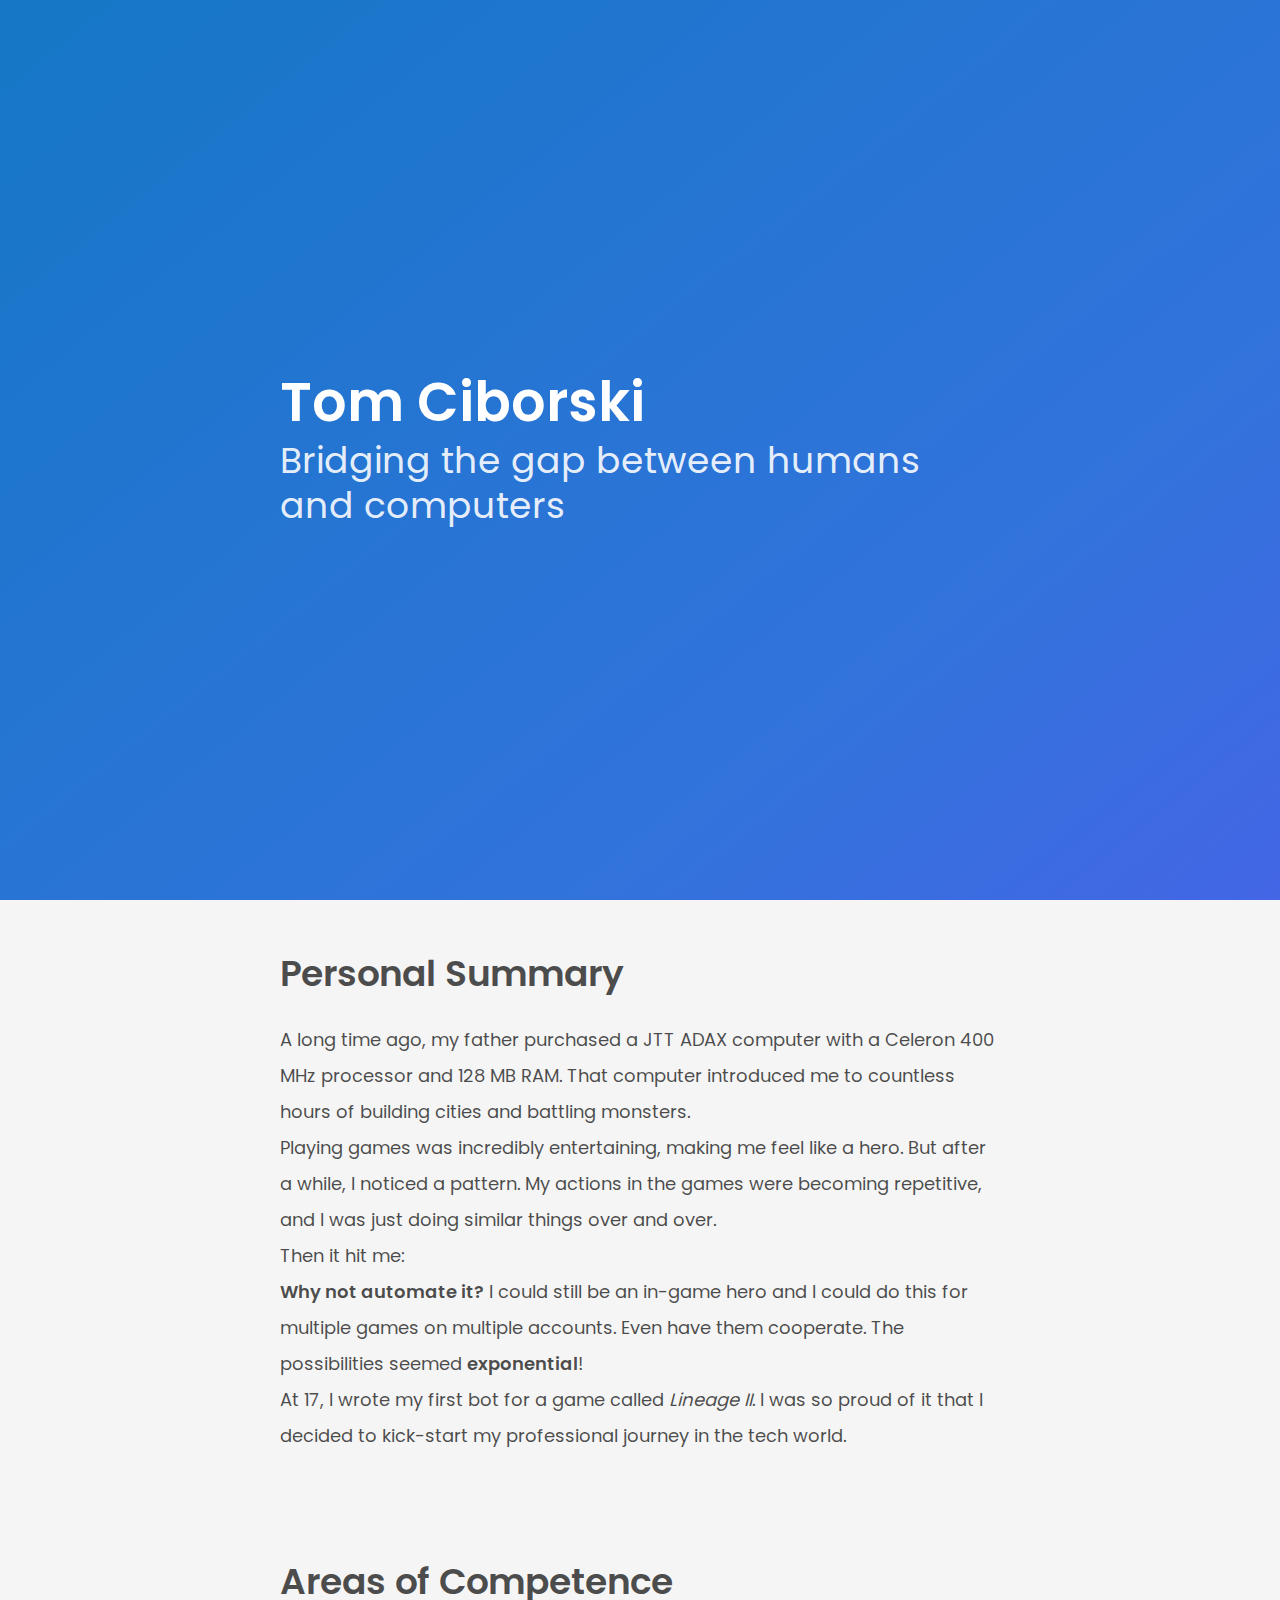
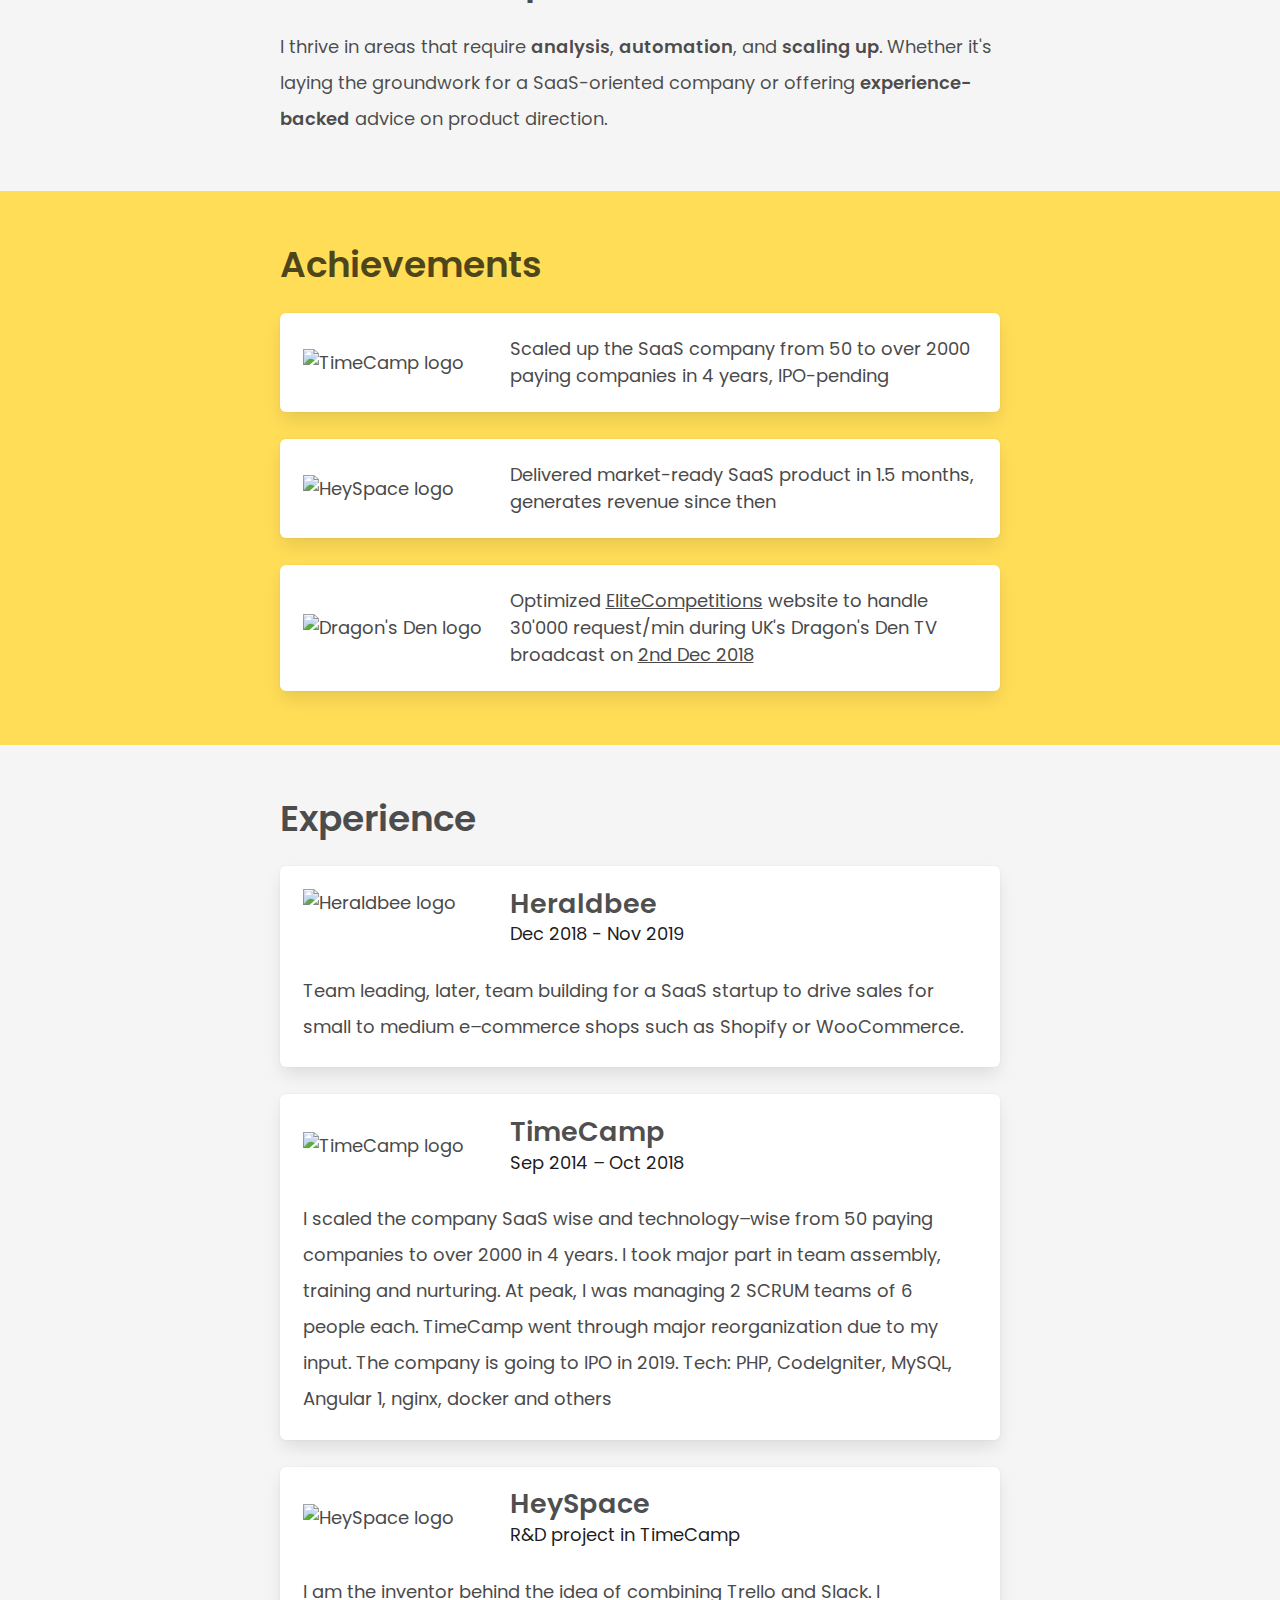
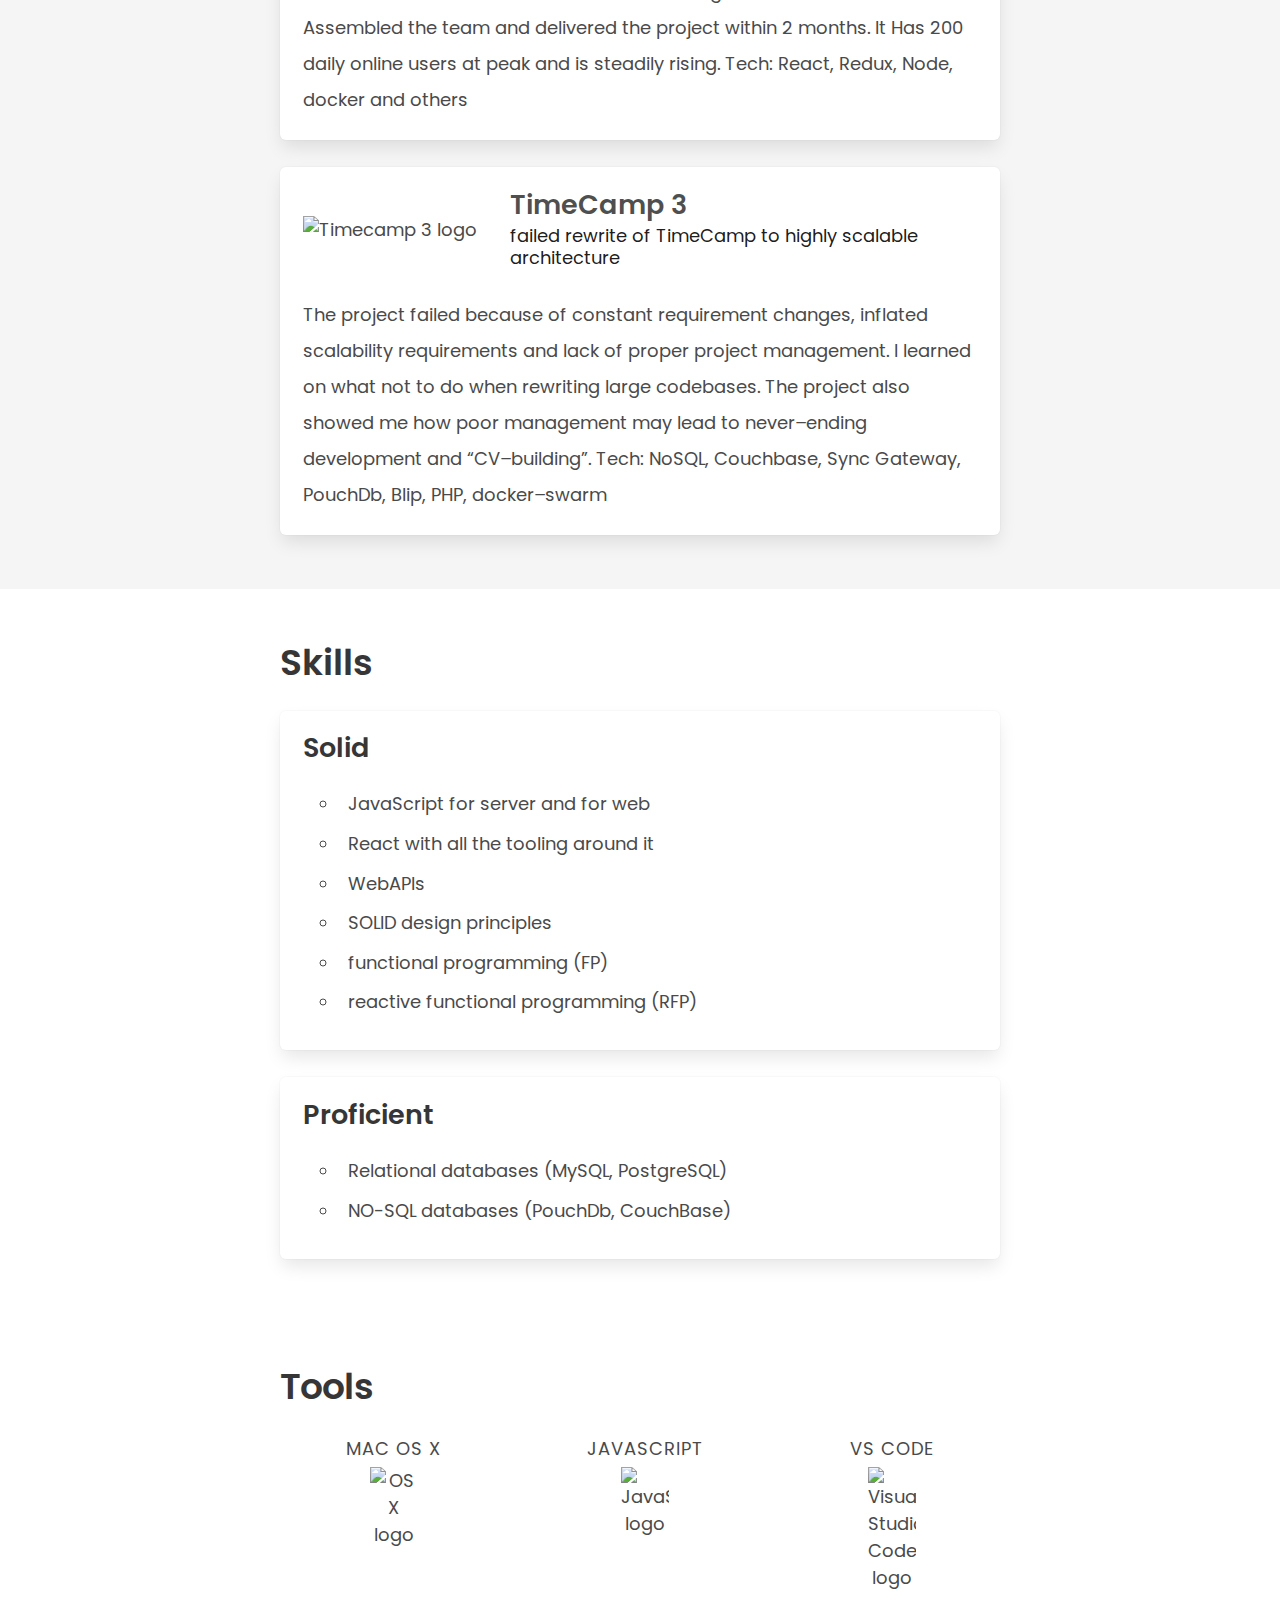
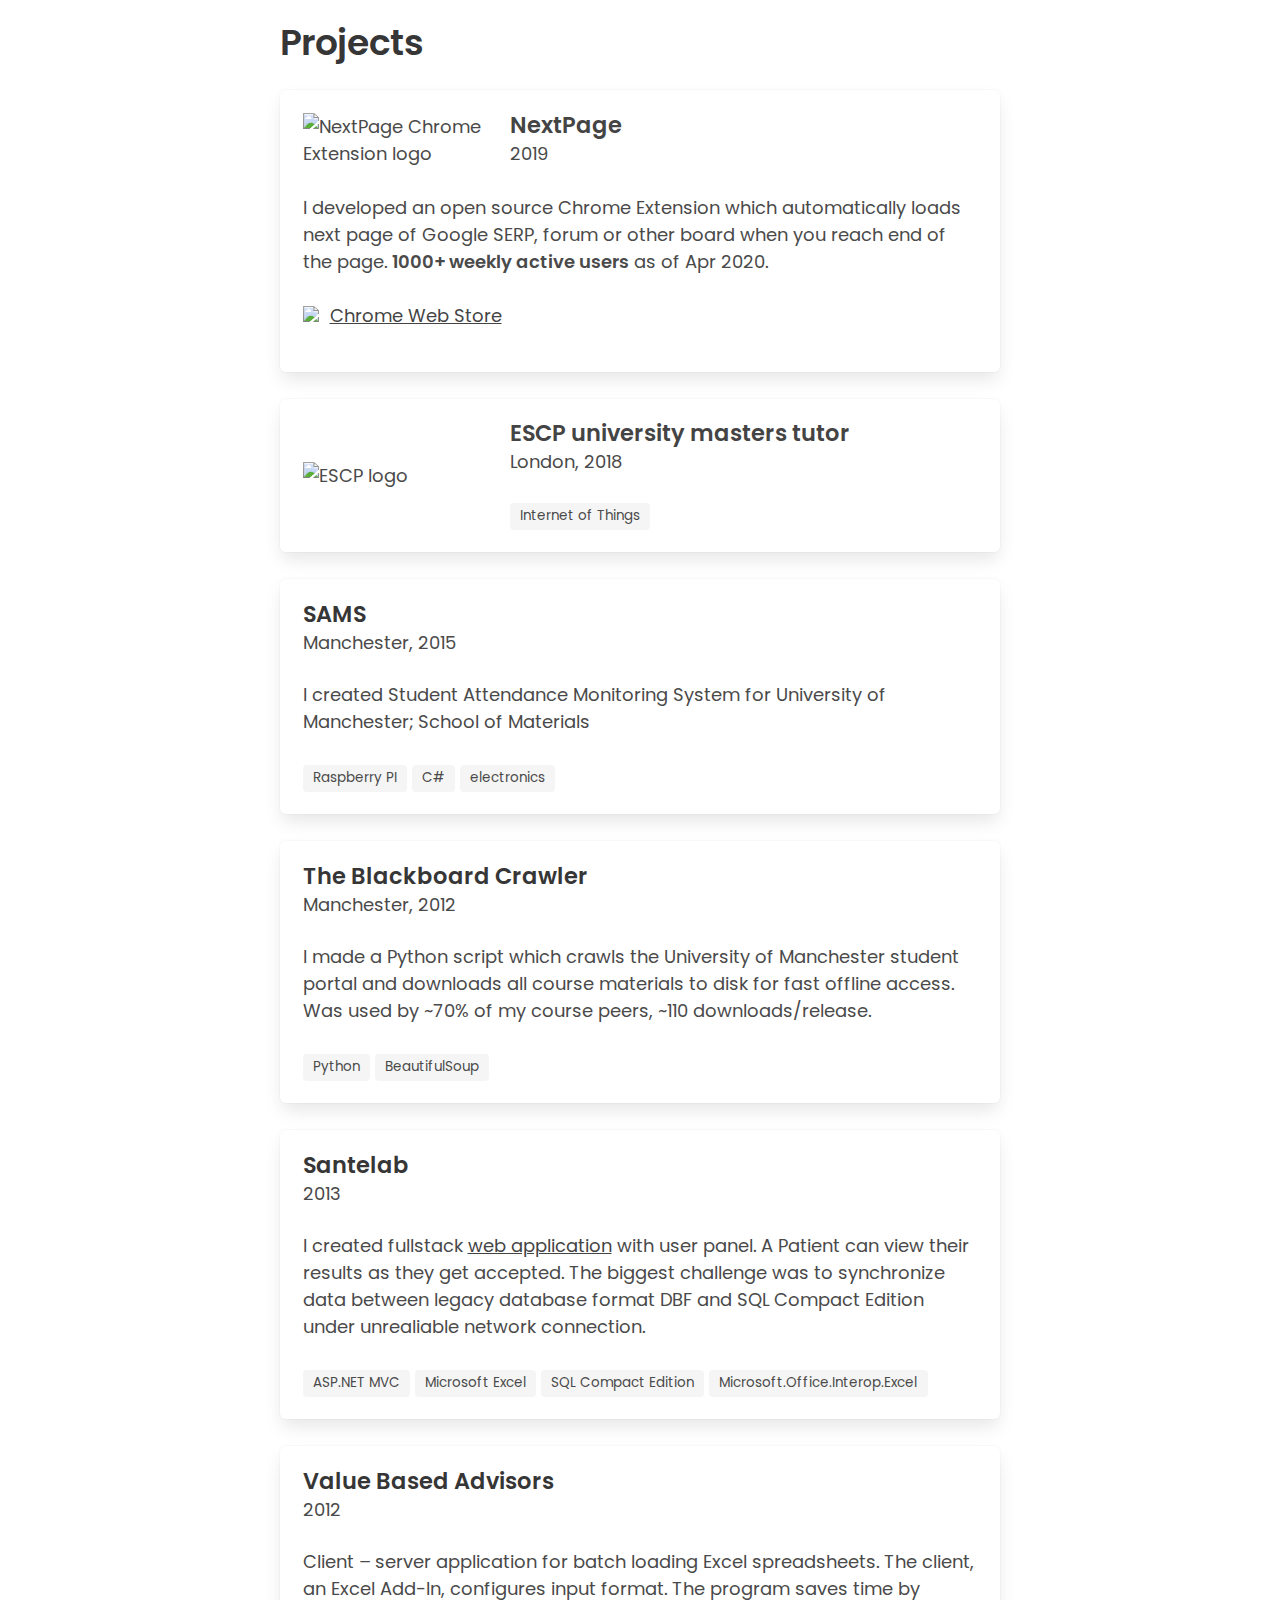
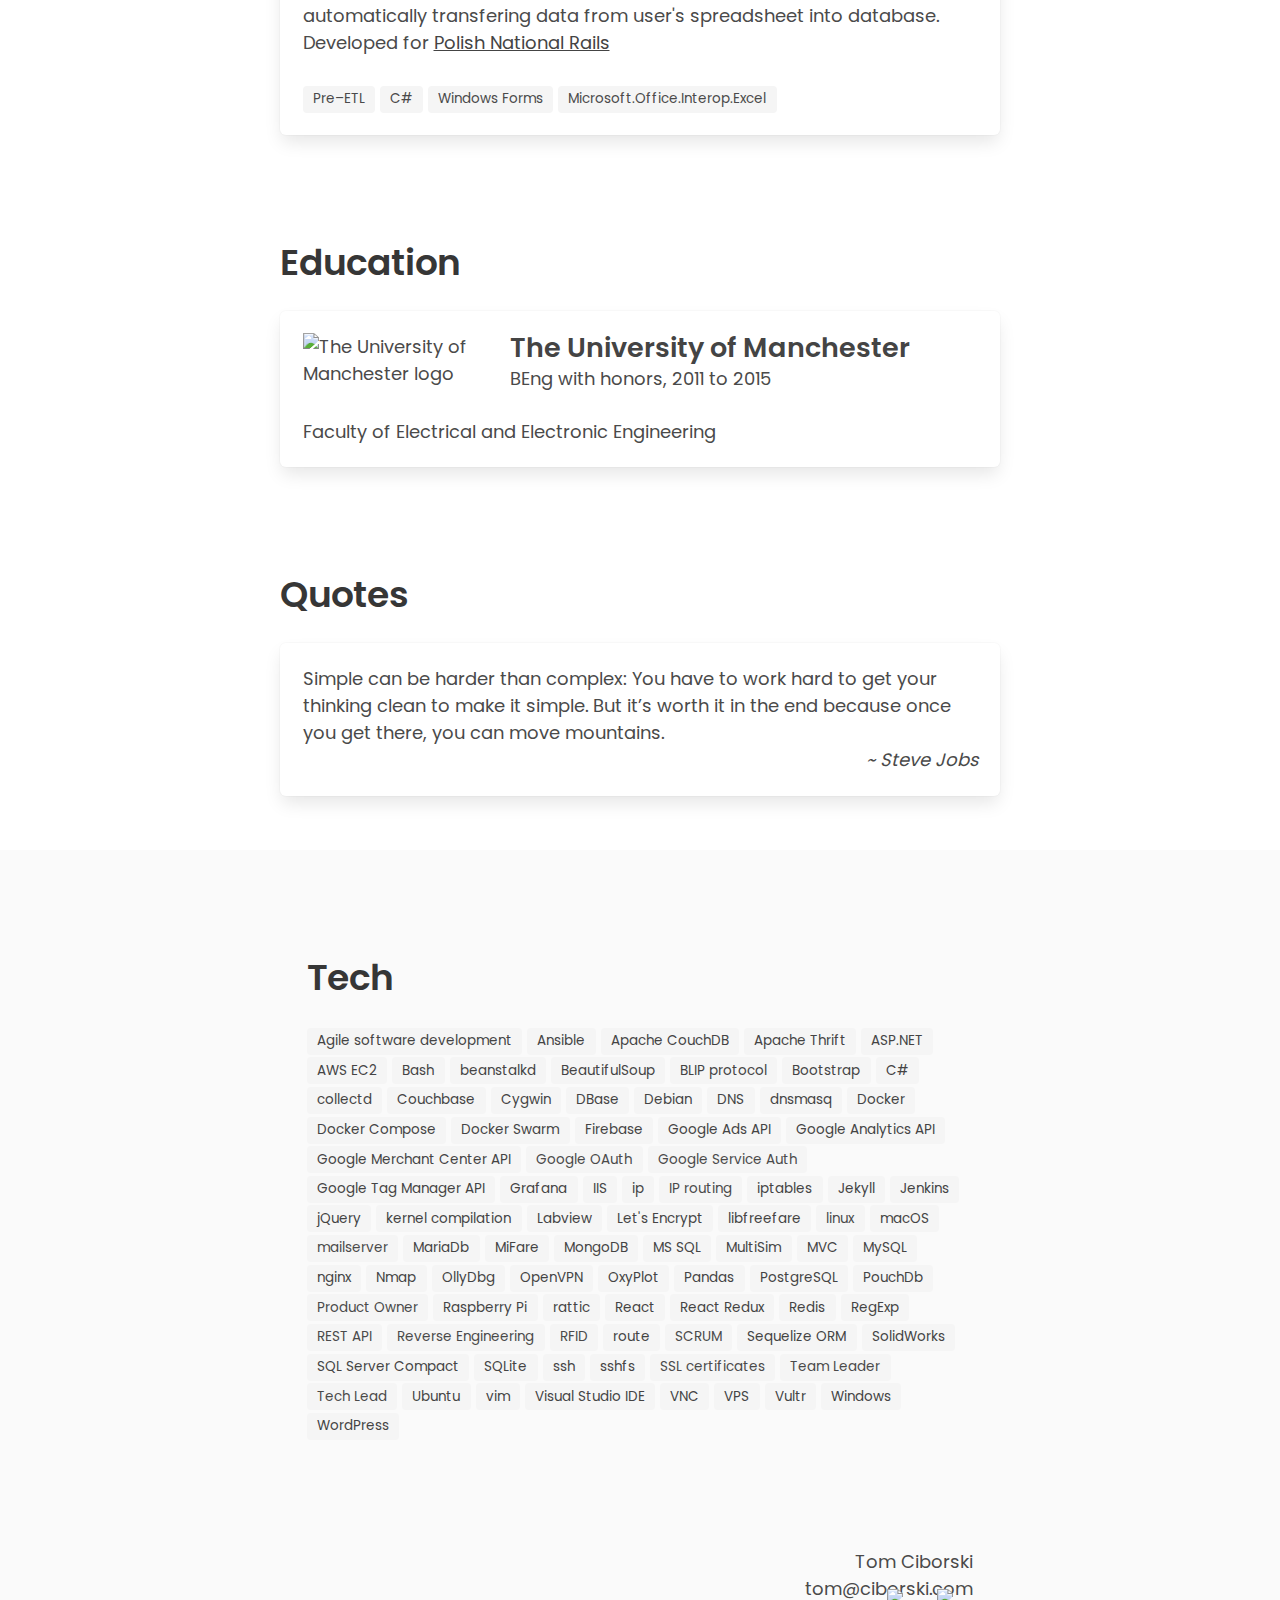
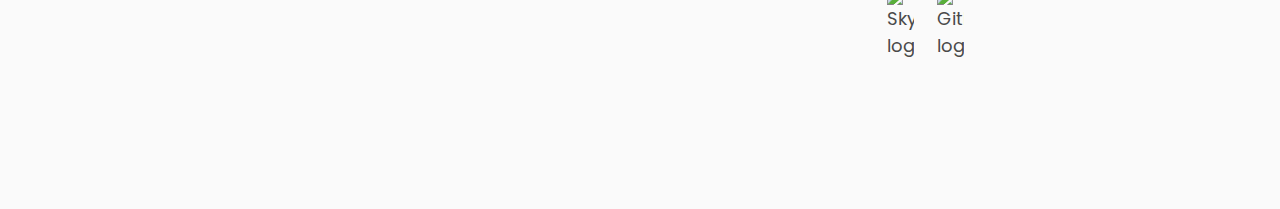
==== commit 87eaf088: "title" ====
--- a/index.html
+++ b/index.html
@@ -45,7 +45,7 @@
           Tom Ciborski
         </h1>
         <h2 class="subtitle is-3">
-          Tech Lead
+          Bridging the gap between humans and computers
         </h2>
       </div>
     </div>
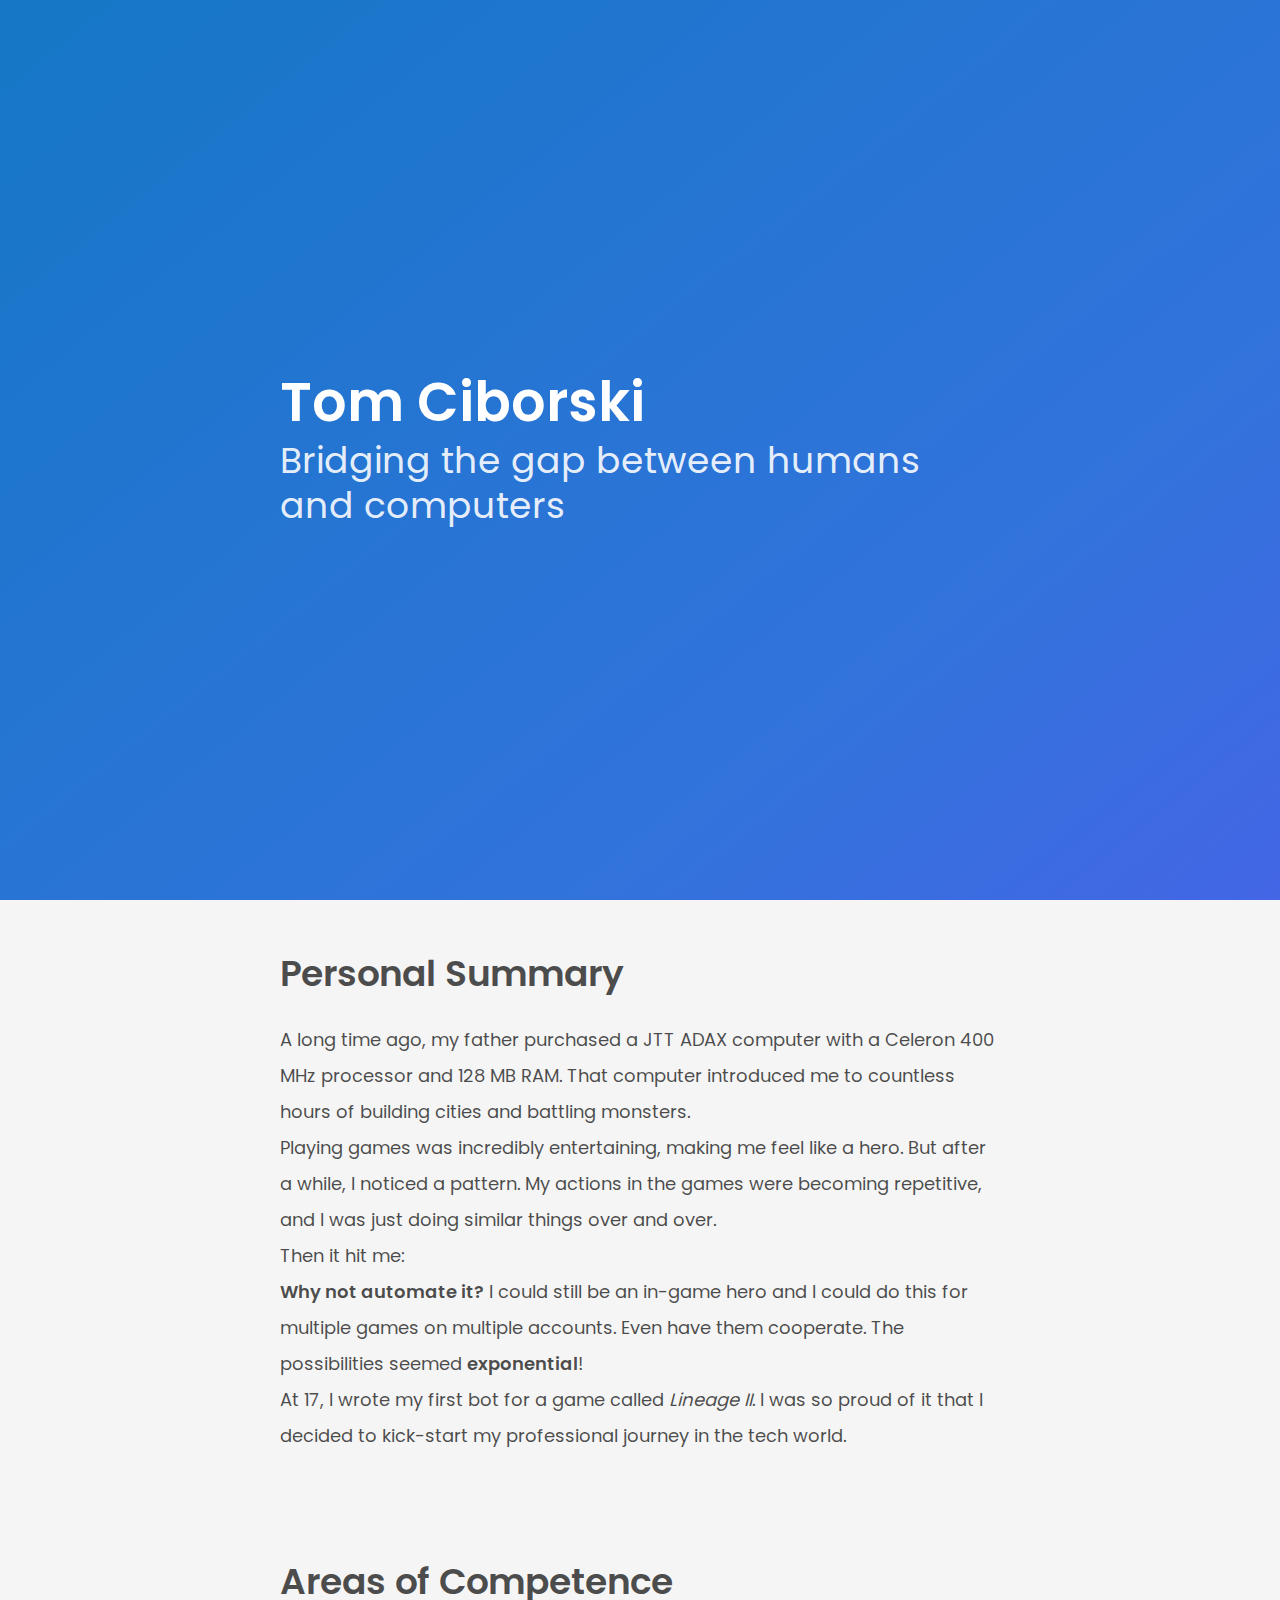
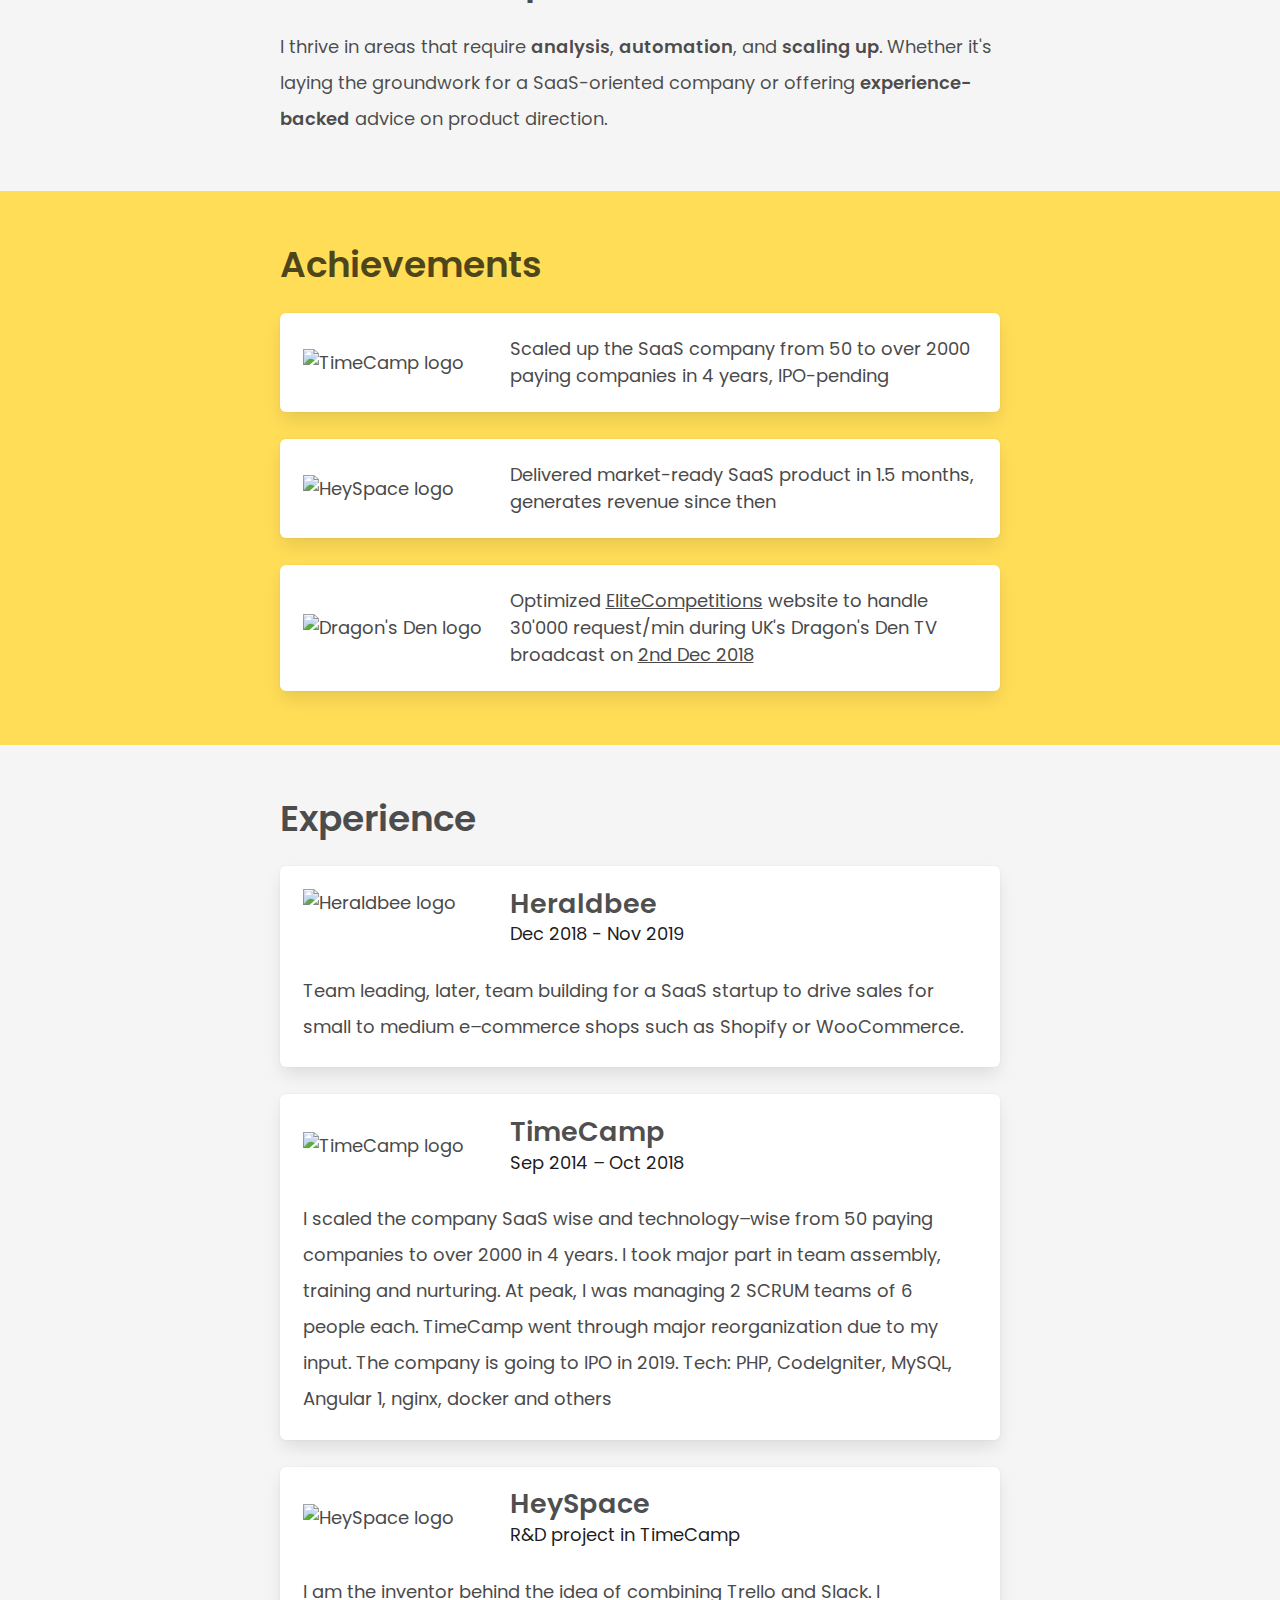
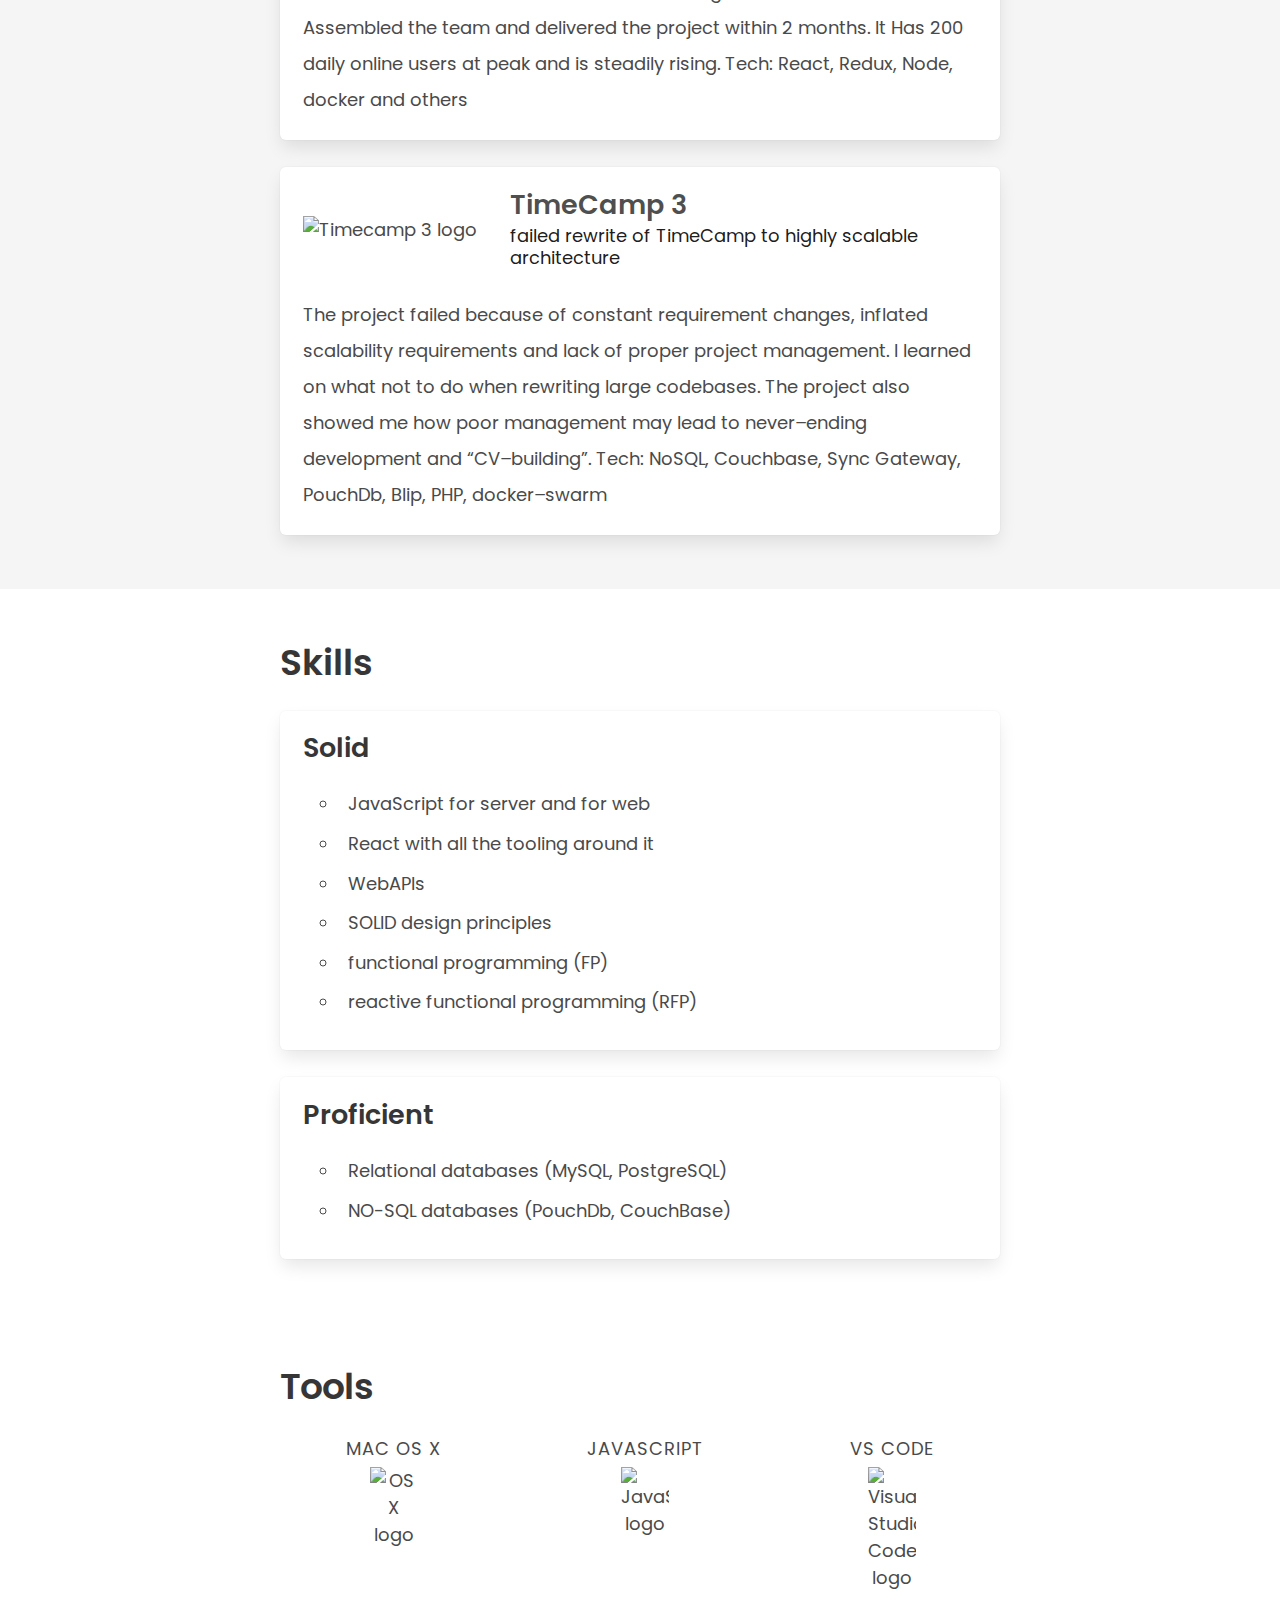
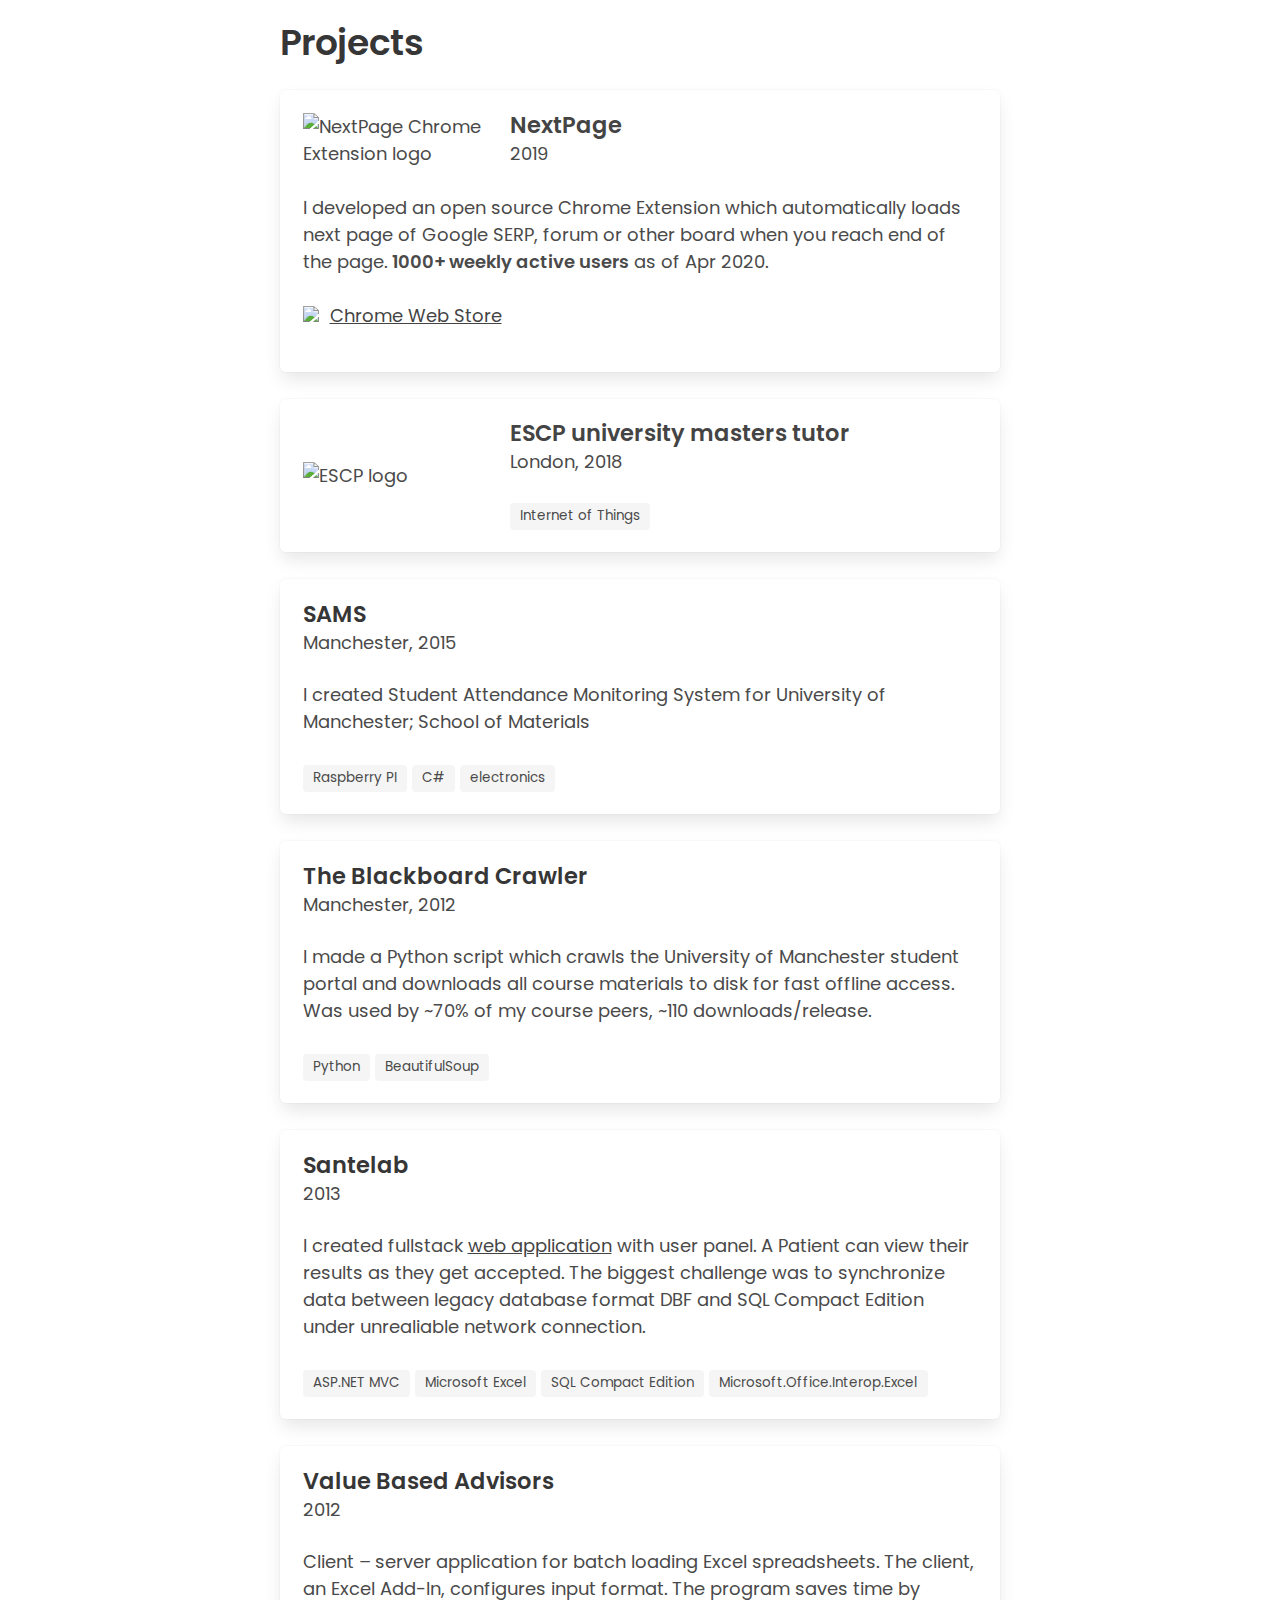
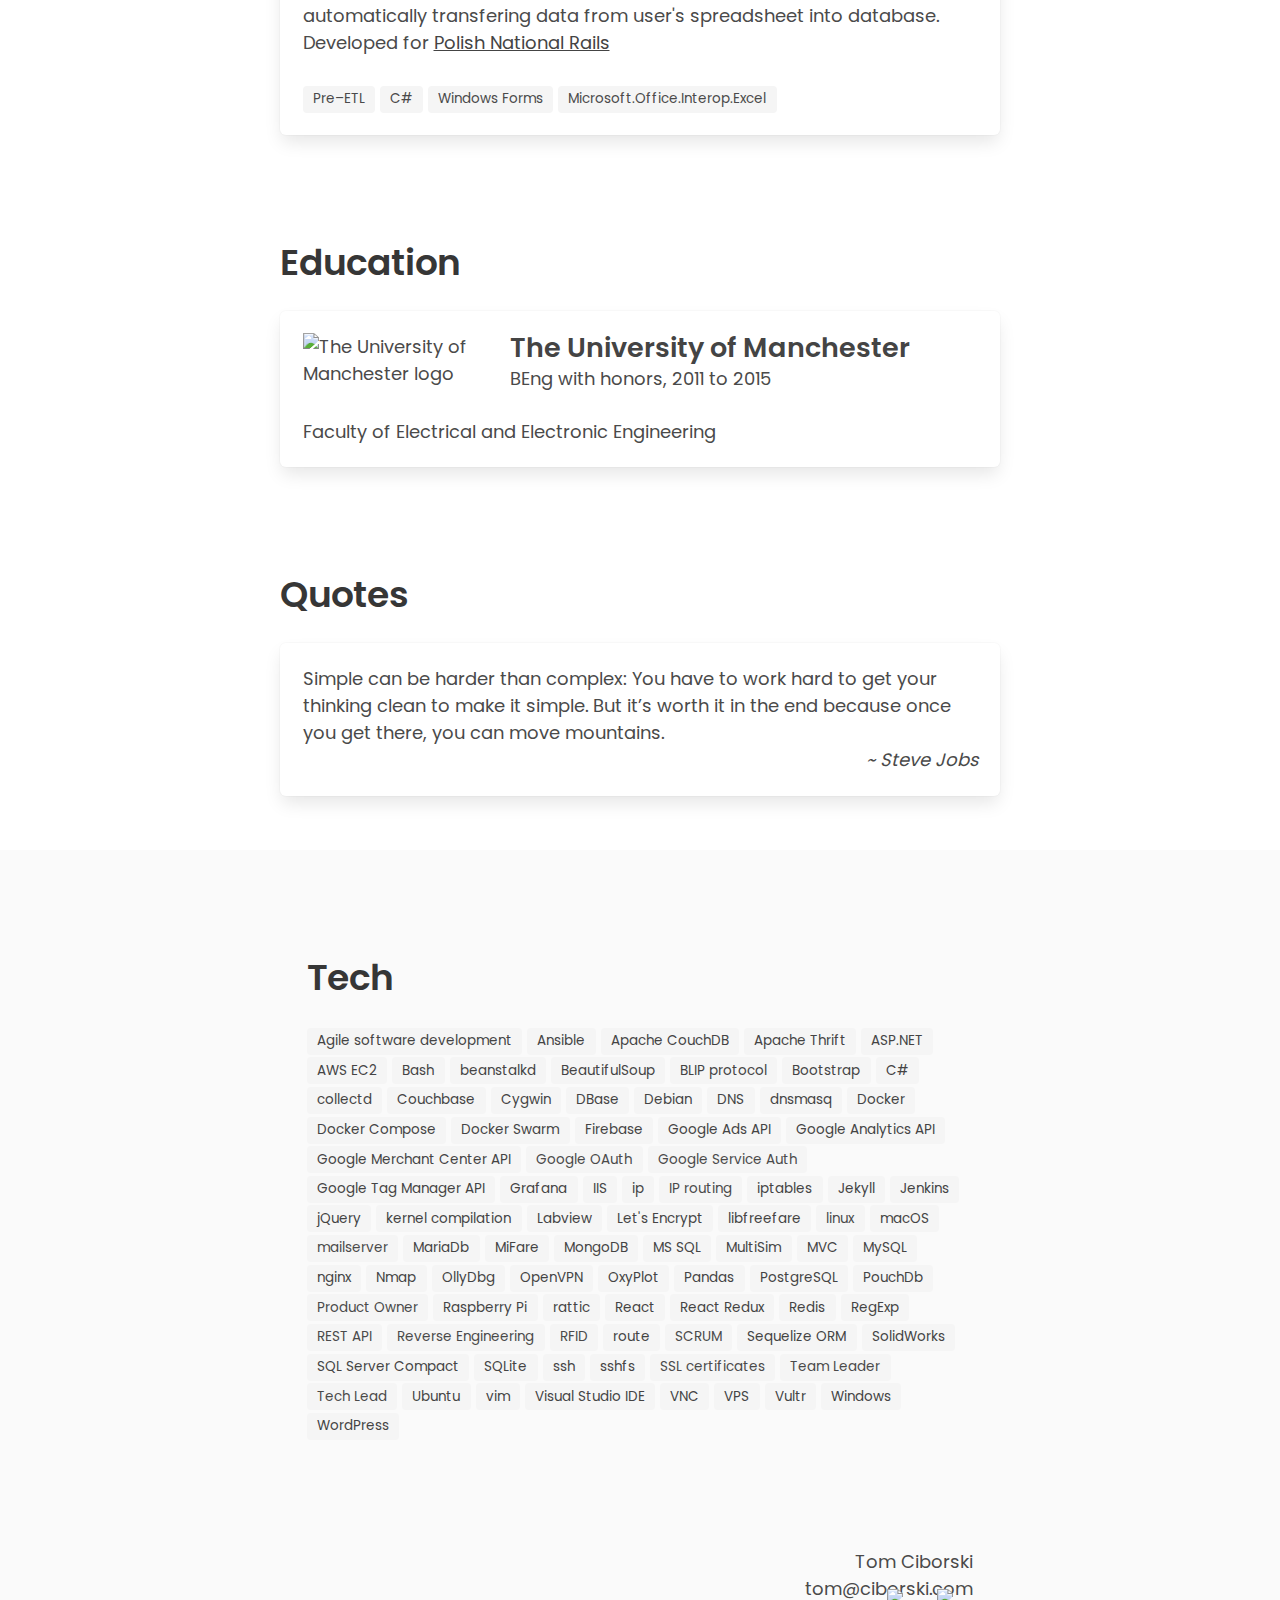
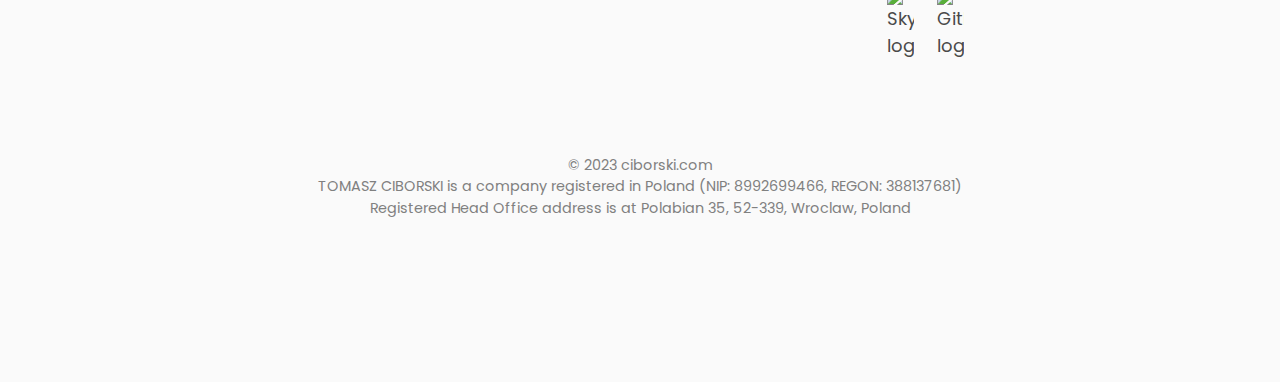
==== commit 276541f3: "add footer with company" ====
--- a/index.html
+++ b/index.html
@@ -632,6 +632,11 @@
 
 
     </div>
+    <section class="section" style="font-size: 0.8rem; color: grey; text-align: center;">
+      <div>© 2023 ciborski.com</div>
+      <div>TOMASZ CIBORSKI is a company registered in Poland (NIP: 8992699466, REGON: 388137681)</div>
+      <div>Registered Head Office address is at Polabian 35, 52-339, Wroclaw, Poland</div>
+    </section>
   </footer>
   <script>
     const observer = lozad(); // lazy loads elements with default selector as '.lozad'
